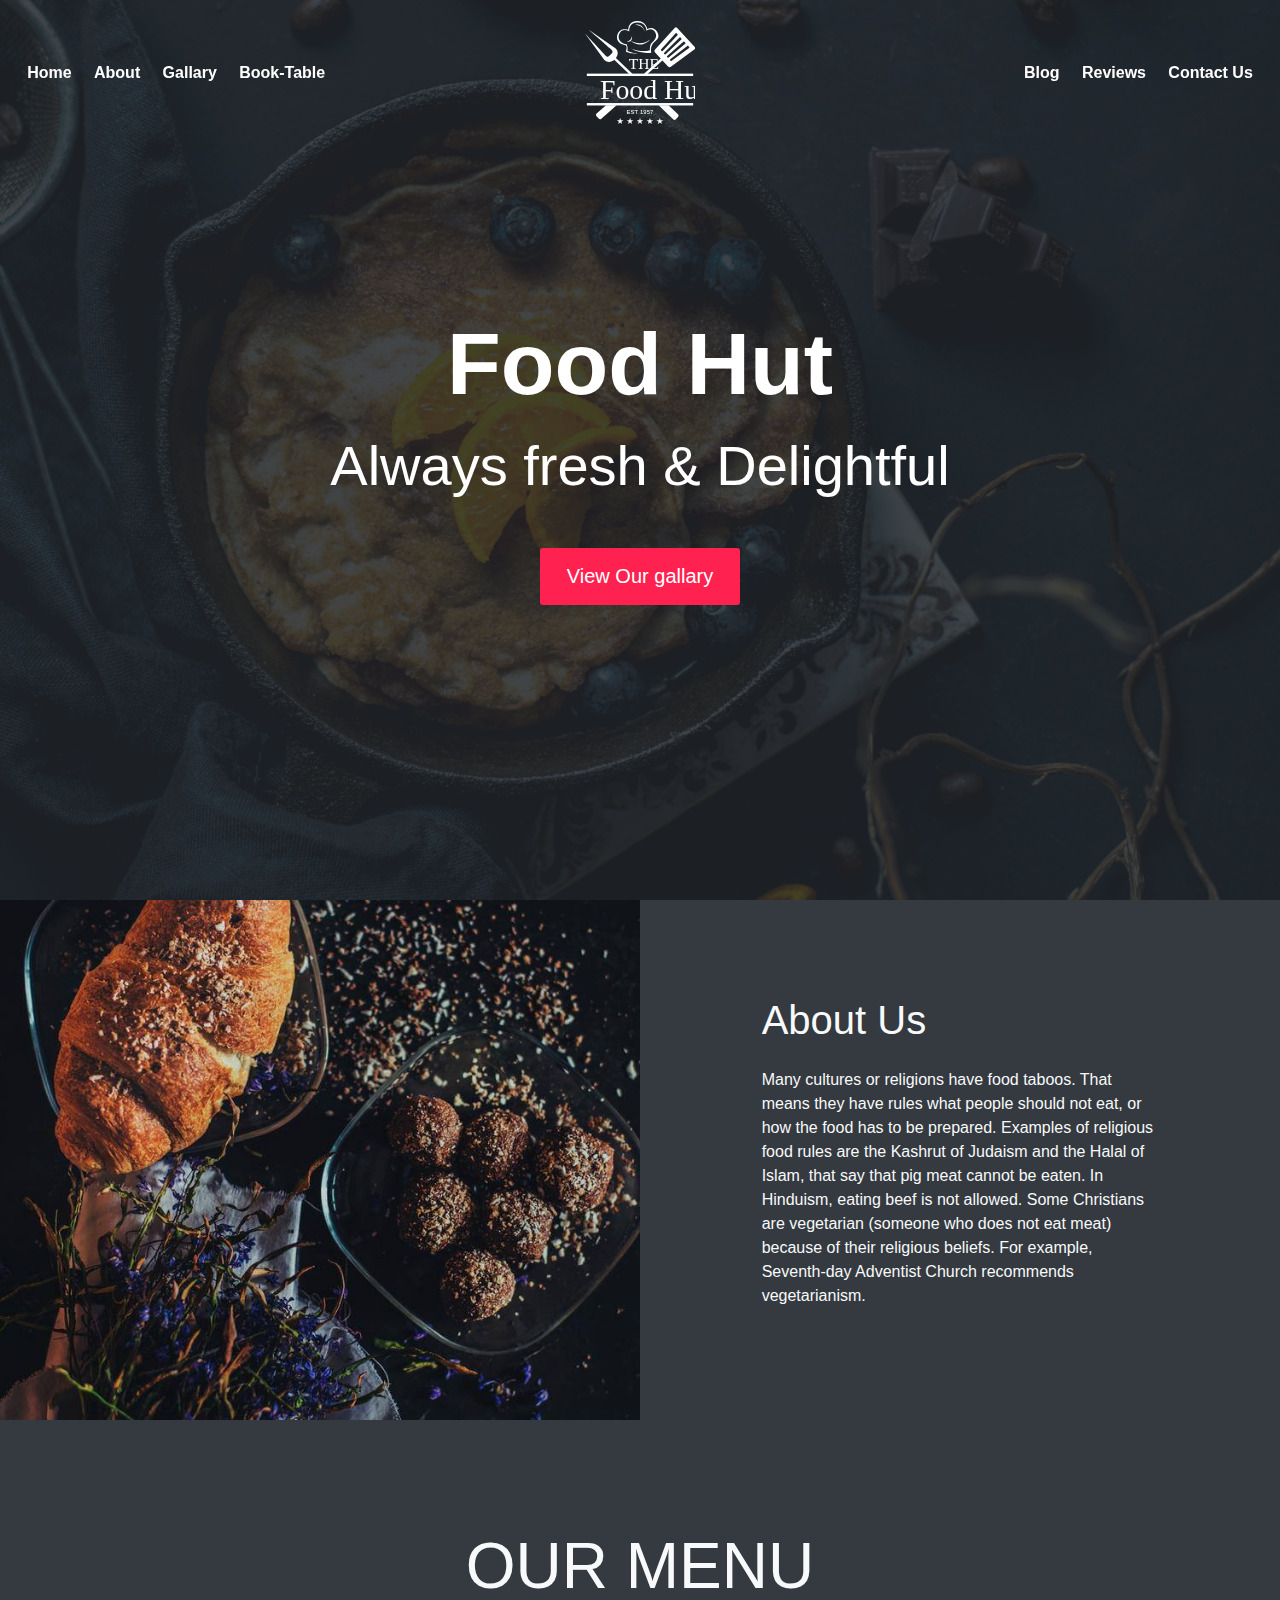
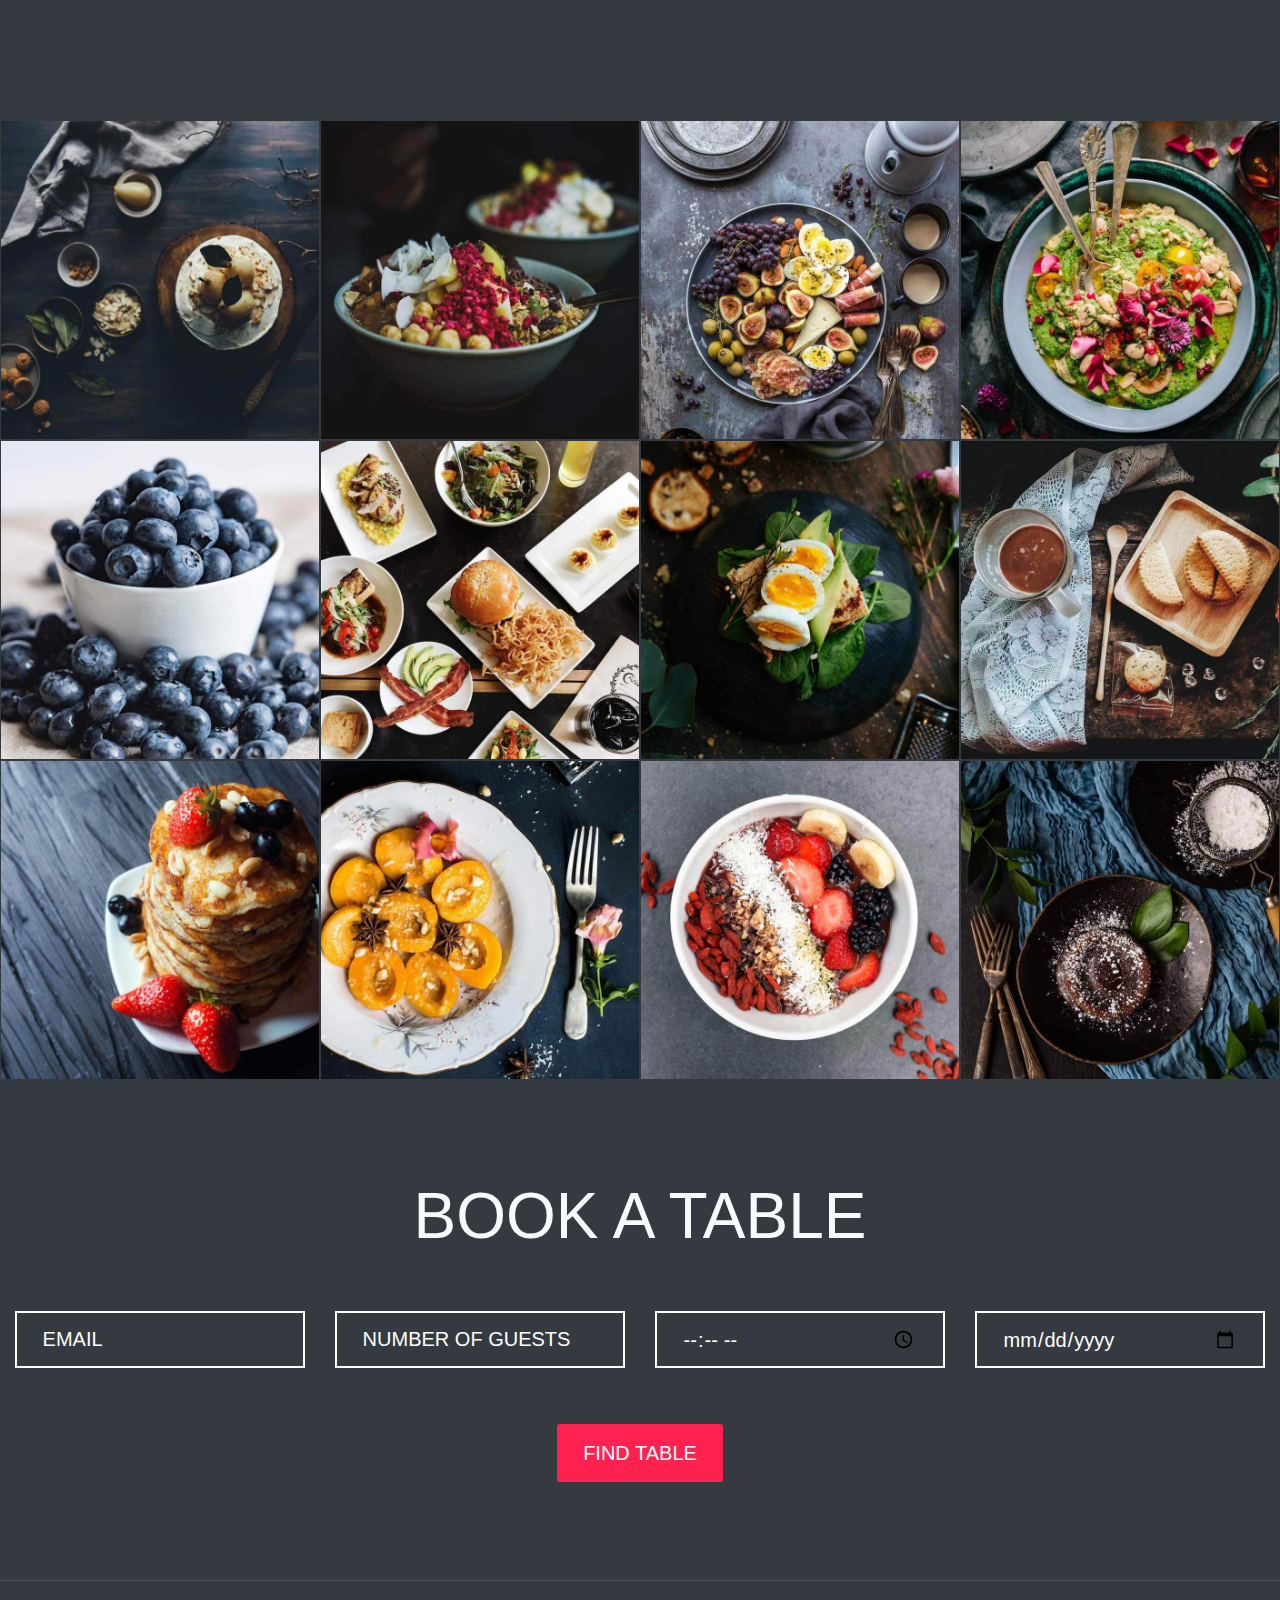
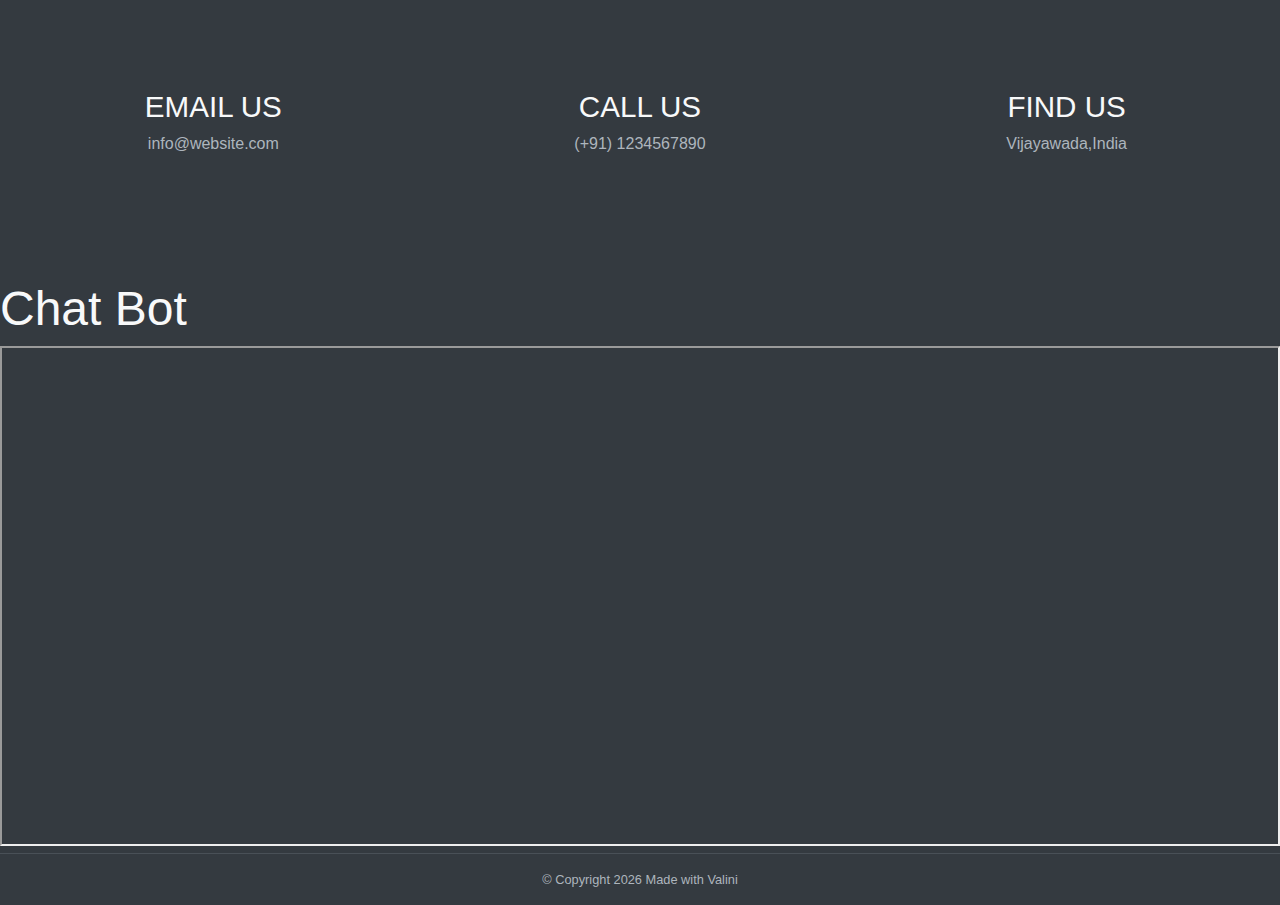
==== index.html @ 60e51dcf "Hide commit" ====
<!DOCTYPE html>
<html lang="en">
<head>
	<meta charset="utf-8">
    <meta name="viewport" content="width=device-width, initial-scale=1, shrink-to-fit=no">
    <meta name="description" content="Start your development with FoodHut landing page.">
    <meta name="author" content="Devcrud">
    <title>FoodHut | Free Bootstrap 4.3.x template</title>
   
    <!-- font icons -->
    <link rel="stylesheet" href="assets/vendors/themify-icons/css/themify-icons.css">

    <link rel="stylesheet" href="assets/vendors/animate/animate.css">

    <!-- Bootstrap + FoodHut main styles -->
	<link rel="stylesheet" href="assets/css/foodhut.css">
</head>
<body data-spy="scroll" data-target=".navbar" data-offset="40" id="home">
    
    <!-- Navbar -->
    <nav class="custom-navbar navbar navbar-expand-lg navbar-dark fixed-top" data-spy="affix" data-offset-top="10">
        <button class="navbar-toggler" type="button" data-toggle="collapse" data-target="#navbarSupportedContent" aria-controls="navbarSupportedContent" aria-expanded="false" aria-label="Toggle navigation">
            <span class="navbar-toggler-icon"></span>
        </button>
        <div class="collapse navbar-collapse" id="navbarSupportedContent">
            <ul class="navbar-nav">
                <li class="nav-item">
                    <a class="nav-link" href="#home">Home</a>
                </li>
                <li class="nav-item">
                    <a class="nav-link" href="#about">About</a>
                </li>
                <li class="nav-item">
                    <a class="nav-link" href="#gallary">Gallary</a>
                </li>
                <li class="nav-item">
                    <a class="nav-link" href="#book-table">Book-Table</a>
                </li>
            </ul>
            <a class="navbar-brand m-auto" href="#">
                <img src="assets/imgs/logo.svg" class="brand-img" alt="">
                <span class="brand-txt">Food Hut</span>
            </a>
            <ul class="navbar-nav">
                <li class="nav-item">
                    <a class="nav-link" href="#blog">Blog<span class="sr-only">(current)</span></a>
                </li>
                <li class="nav-item">
                    <a class="nav-link" href="#testmonial">Reviews</a>
                </li>
                <li class="nav-item">
                    <a class="nav-link" href="#contact">Contact Us</a>
                </li>
                
            </ul>
        </div>
    </nav>
    <!-- header -->
    <header id="home" class="header">
        <div class="overlay text-white text-center">
            <h1 class="display-2 font-weight-bold my-3">Food Hut</h1>
            <h2 class="display-4 mb-5">Always fresh &amp; Delightful</h2>
            <a class="btn btn-lg btn-primary" href="#gallary">View Our gallary</a>
        </div>
    </header>

    <!--  About Section  -->
    <div id="about" class="container-fluid wow fadeIn" id="about"data-wow-duration="1.5s">
        <div class="row">
            <div class="col-lg-6 has-img-bg"></div>
            <div class="col-lg-6">
                <div class="row justify-content-center">
                    <div class="col-sm-8 py-5 my-5">
                        <h2 class="mb-4">About Us</h2>
                        <p>Many cultures or religions have food taboos. That means they have rules what people should not eat, or how the food has to be prepared. Examples of religious food rules are the Kashrut of Judaism and the Halal of Islam, that say that pig meat cannot be eaten. In Hinduism, eating beef is not allowed. Some Christians are vegetarian (someone who does not eat meat) because of their religious beliefs. For example, Seventh-day Adventist Church recommends vegetarianism.</p>
                    </div>
                </div>
            </div>
        </div>
    </div>

    <!--  gallary Section  -->
    <div id="gallary" class="text-center bg-dark text-light has-height-md middle-items wow fadeIn">
        <h2 class="section-title">OUR MENU</h2>
    </div>
    <div class="gallary row">
        <div class="col-sm-6 col-lg-3 gallary-item wow fadeIn">
            <img src="assets/imgs/gallary-1.jpg" alt="template by DevCRID http://www.devcrud.com/" class="gallary-img">
            <a href="#" class="gallary-overlay">
                <i class="gallary-icon ti-plus"></i>
            </a>
        </div>
        <div class="col-sm-6 col-lg-3 gallary-item wow fadeIn">
            <img src="assets/imgs/gallary-2.jpg" alt="template by DevCRID http://www.devcrud.com/" class="gallary-img">
            <a href="#" class="gallary-overlay">
                <i class="gallary-icon ti-plus"></i>
            </a>
        </div>
        <div class="col-sm-6 col-lg-3 gallary-item wow fadeIn">
            <img src="assets/imgs/gallary-3.jpg" alt="template by DevCRID http://www.devcrud.com/" class="gallary-img">
            <a href="#" class="gallary-overlay">
                <i class="gallary-icon ti-plus"></i>
            </a>
        </div>
        <div class="col-sm-6 col-lg-3 gallary-item wow fadeIn">
            <img src="assets/imgs/gallary-4.jpg" alt="template by DevCRID http://www.devcrud.com/" class="gallary-img">
            <a href="#" class="gallary-overlay">
                <i class="gallary-icon ti-plus"></i>
            </a>
        </div>
        <div class="col-sm-6 col-lg-3 gallary-item wow fadeIn">
            <img src="assets/imgs/gallary-5.jpg" alt="template by DevCRID http://www.devcrud.com/" class="gallary-img">
            <a href="#" class="gallary-overlay">
                <i class="gallary-icon ti-plus"></i>
            </a>
        </div>
        <div class="col-sm-6 col-lg-3 gallary-item wow fadeIn">
            <img src="assets/imgs/gallary-6.jpg" alt="template by DevCRID http://www.devcrud.com/" class="gallary-img">
            <a href="#" class="gallary-overlay">
                <i class="gallary-icon ti-plus"></i>
            </a>
        </div>
        <div class="col-sm-6 col-lg-3 gallary-item wow fadeIn">
            <img src="assets/imgs/gallary-7.jpg" alt="template by DevCRID http://www.devcrud.com/" class="gallary-img">
            <a href="#" class="gallary-overlay">
                <i class="gallary-icon ti-plus"></i>
            </a>
        </div>
        <div class="col-sm-6 col-lg-3 gallary-item wow fadeIn">
            <img src="assets/imgs/gallary-8.jpg" alt="template by DevCRID http://www.devcrud.com/" class="gallary-img">
            <a href="#" class="gallary-overlay">
                <i class="gallary-icon ti-plus"></i>
            </a>
        </div>
        <div class="col-sm-6 col-lg-3 gallary-item wow fadeIn">
            <img src="assets/imgs/gallary-9.jpg" alt="template by DevCRID http://www.devcrud.com/" class="gallary-img">
            <a href="#" class="gallary-overlay">
                <i class="gallary-icon ti-plus"></i>
            </a>
        </div>
        <div class="col-sm-6 col-lg-3 gallary-item wow fadeIn">
            <img src="assets/imgs/gallary-10.jpg" alt="template by DevCRID http://www.devcrud.com/" class="gallary-img">
            <a href="#" class="gallary-overlay">
                <i class="gallary-icon ti-plus"></i>
            </a>
        </div>
        <div class="col-sm-6 col-lg-3 gallary-item wow fadeIn">
            <img src="assets/imgs/gallary-11.jpg" alt="template by DevCRID http://www.devcrud.com/" class="gallary-img">
            <a href="#" class="gallary-overlay">
                <i class="gallary-icon ti-plus"></i>
            </a>
        </div>
        <div class="col-sm-6 col-lg-3 gallary-item wow fadeIn">
            <img src="assets/imgs/gallary-12.jpg" alt="template by DevCRID http://www.devcrud.com/" class="gallary-img">
            <a href="#" class="gallary-overlay">
                <i class="gallary-icon ti-plus"></i>
            </a>
        </div>
    </div>

    <!-- book a table Section  -->
    <div class="container-fluid has-bg-overlay text-center text-light has-height-lg middle-items" id="book-table">
        <div class="">
            <h2 class="section-title mb-5">BOOK A TABLE</h2>
            <div class="row mb-5">
                <div class="col-sm-6 col-md-3 col-xs-12 my-2">
                    <input type="email" id="booktable" class="form-control form-control-lg custom-form-control" placeholder="EMAIL">
                </div>
                <div class="col-sm-6 col-md-3 col-xs-12 my-2">
                    <input type="number" id="booktable" class="form-control form-control-lg custom-form-control" placeholder="NUMBER OF GUESTS" max="20" min="0">
                </div>
                <div class="col-sm-6 col-md-3 col-xs-12 my-2">
                    <input type="time" id="booktable" class="form-control form-control-lg custom-form-control" placeholder="EMAIL">
                </div>
                <div class="col-sm-6 col-md-3 col-xs-12 my-2">
                    <input type="date" id="booktable" class="form-control form-control-lg custom-form-control" placeholder="12/12/12">
                </div>
            </div>
            <a href="#" class="btn btn-lg btn-primary" id="rounded-btn">FIND TABLE</a>
        </div>
    </div>

    <!-- page footer  -->
    <div class="container-fluid bg-dark text-light has-height-md middle-items border-top text-center wow fadeIn">
        <div class="row">
            <div class="col-sm-4">
                <h3>EMAIL US</h3>
                <P class="text-muted">info@website.com</P>
            </div>
            <div class="col-sm-4">
                <h3>CALL US</h3>
                <P class="text-muted">(+91) 1234567890</P>
            </div>
            <div class="col-sm-4">
                <h3>FIND US</h3>
                <P class="text-muted">Vijayawada,India</P>
            </div>
        </div>
    </div>
    <h1>Chat Bot</h1>
    <iframe src='https://webchat.botframework.com/embed/vfoodie-bot?s=SMrFmSKtQHQ.mIZ_26dBsZ562LYS1q9Jjl-OySizMiIoiwP3lw32ODE'  style='min-width: 400px; width: 100%; min-height: 500px;'></iframe>
    <div class="bg-dark text-light text-center border-top wow fadeIn">
        <p class="mb-0 py-3 text-muted small">&copy; Copyright <script>document.write(new Date().getFullYear())</script> Made with  Valini</a></p>
    </div>
    <!-- end of page footer -->



</body>
</html>
---- assets/vendors/themify-icons/css/themify-icons.css ----
@font-face {
	font-family: 'themify';
	src:url("../fonts/themify.eot?-fvbane");
	src:url("../fonts/themify.eot?#iefix-fvbane") format("embedded-opentype"),
		url("../fonts/themify.woff?-fvbane") format("woff"),
		url("../fonts/themify.ttf?-fvbane") format("truetype"),
		url("../fonts/themify.svg?-fvbane#themify") format("svg");
	font-weight: normal;
	font-style: normal;
}

[class^="ti-"], [class*=" ti-"] {
	font-family: 'themify';
	speak: none;
	font-style: normal;
	font-weight: normal;
	font-variant: normal;
	text-transform: none;
	line-height: 1;

	/* Better Font Rendering =========== */
	-webkit-font-smoothing: antialiased;
	-moz-osx-font-smoothing: grayscale;
}

.ti-wand:before {
	content: "\e600";
}
.ti-volume:before {
	content: "\e601";
}
.ti-user:before {
	content: "\e602";
}
.ti-unlock:before {
	content: "\e603";
}
.ti-unlink:before {
	content: "\e604";
}
.ti-trash:before {
	content: "\e605";
}
.ti-thought:before {
	content: "\e606";
}
.ti-target:before {
	content: "\e607";
}
.ti-tag:before {
	content: "\e608";
}
.ti-tablet:before {
	content: "\e609";
}
.ti-star:before {
	content: "\e60a";
}
.ti-spray:before {
	content: "\e60b";
}
.ti-signal:before {
	content: "\e60c";
}
.ti-shopping-cart:before {
	content: "\e60d";
}
.ti-shopping-cart-full:before {
	content: "\e60e";
}
.ti-settings:before {
	content: "\e60f";
}
.ti-search:before {
	content: "\e610";
}
.ti-zoom-in:before {
	content: "\e611";
}
.ti-zoom-out:before {
	content: "\e612";
}
.ti-cut:before {
	content: "\e613";
}
.ti-ruler:before {
	content: "\e614";
}
.ti-ruler-pencil:before {
	content: "\e615";
}
.ti-ruler-alt:before {
	content: "\e616";
}
.ti-bookmark:before {
	content: "\e617";
}
.ti-bookmark-alt:before {
	content: "\e618";
}
.ti-reload:before {
	content: "\e619";
}
.ti-plus:before {
	content: "\e61a";
}
.ti-pin:before {
	content: "\e61b";
}
.ti-pencil:before {
	content: "\e61c";
}
.ti-pencil-alt:before {
	content: "\e61d";
}
.ti-paint-roller:before {
	content: "\e61e";
}
.ti-paint-bucket:before {
	content: "\e61f";
}
.ti-na:before {
	content: "\e620";
}
.ti-mobile:before {
	content: "\e621";
}
.ti-minus:before {
	content: "\e622";
}
.ti-medall:before {
	content: "\e623";
}
.ti-medall-alt:before {
	content: "\e624";
}
.ti-marker:before {
	content: "\e625";
}
.ti-marker-alt:before {
	content: "\e626";
}
.ti-arrow-up:before {
	content: "\e627";
}
.ti-arrow-right:before {
	content: "\e628";
}
.ti-arrow-left:before {
	content: "\e629";
}
.ti-arrow-down:before {
	content: "\e62a";
}
.ti-lock:before {
	content: "\e62b";
}
.ti-location-arrow:before {
	content: "\e62c";
}
.ti-link:before {
	content: "\e62d";
}
.ti-layout:before {
	content: "\e62e";
}
.ti-layers:before {
	content: "\e62f";
}
.ti-layers-alt:before {
	content: "\e630";
}
.ti-key:before {
	content: "\e631";
}
.ti-import:before {
	content: "\e632";
}
.ti-image:before {
	content: "\e633";
}
.ti-heart:before {
	content: "\e634";
}
.ti-heart-broken:before {
	content: "\e635";
}
.ti-hand-stop:before {
	content: "\e636";
}
.ti-hand-open:before {
	content: "\e637";
}
.ti-hand-drag:before {
	content: "\e638";
}
.ti-folder:before {
	content: "\e639";
}
.ti-flag:before {
	content: "\e63a";
}
.ti-flag-alt:before {
	content: "\e63b";
}
.ti-flag-alt-2:before {
	content: "\e63c";
}
.ti-eye:before {
	content: "\e63d";
}
.ti-export:before {
	content: "\e63e";
}
.ti-exchange-vertical:before {
	content: "\e63f";
}
.ti-desktop:before {
	content: "\e640";
}
.ti-cup:before {
	content: "\e641";
}
.ti-crown:before {
	content: "\e642";
}
.ti-comments:before {
	content: "\e643";
}
.ti-comment:before {
	content: "\e644";
}
.ti-comment-alt:before {
	content: "\e645";
}
.ti-close:before {
	content: "\e646";
}
.ti-clip:before {
	content: "\e647";
}
.ti-angle-up:before {
	content: "\e648";
}
.ti-angle-right:before {
	content: "\e649";
}
.ti-angle-left:before {
	content: "\e64a";
}
.ti-angle-down:before {
	content: "\e64b";
}
.ti-check:before {
	content: "\e64c";
}
.ti-check-box:before {
	content: "\e64d";
}
.ti-camera:before {
	content: "\e64e";
}
.ti-announcement:before {
	content: "\e64f";
}
.ti-brush:before {
	content: "\e650";
}
.ti-briefcase:before {
	content: "\e651";
}
.ti-bolt:before {
	content: "\e652";
}
.ti-bolt-alt:before {
	content: "\e653";
}
.ti-blackboard:before {
	content: "\e654";
}
.ti-bag:before {
	content: "\e655";
}
.ti-move:before {
	content: "\e656";
}
.ti-arrows-vertical:before {
	content: "\e657";
}
.ti-arrows-horizontal:before {
	content: "\e658";
}
.ti-fullscreen:before {
	content: "\e659";
}
.ti-arrow-top-right:before {
	content: "\e65a";
}
.ti-arrow-top-left:before {
	content: "\e65b";
}
.ti-arrow-circle-up:before {
	content: "\e65c";
}
.ti-arrow-circle-right:before {
	content: "\e65d";
}
.ti-arrow-circle-left:before {
	content: "\e65e";
}
.ti-arrow-circle-down:before {
	content: "\e65f";
}
.ti-angle-double-up:before {
	content: "\e660";
}
.ti-angle-double-right:before {
	content: "\e661";
}
.ti-angle-double-left:before {
	content: "\e662";
}
.ti-angle-double-down:before {
	content: "\e663";
}
.ti-zip:before {
	content: "\e664";
}
.ti-world:before {
	content: "\e665";
}
.ti-wheelchair:before {
	content: "\e666";
}
.ti-view-list:before {
	content: "\e667";
}
.ti-view-list-alt:before {
	content: "\e668";
}
.ti-view-grid:before {
	content: "\e669";
}
.ti-uppercase:before {
	content: "\e66a";
}
.ti-upload:before {
	content: "\e66b";
}
.ti-underline:before {
	content: "\e66c";
}
.ti-truck:before {
	content: "\e66d";
}
.ti-timer:before {
	content: "\e66e";
}
.ti-ticket:before {
	content: "\e66f";
}
.ti-thumb-up:before {
	content: "\e670";
}
.ti-thumb-down:before {
	content: "\e671";
}
.ti-text:before {
	content: "\e672";
}
.ti-stats-up:before {
	content: "\e673";
}
.ti-stats-down:before {
	content: "\e674";
}
.ti-split-v:before {
	content: "\e675";
}
.ti-split-h:before {
	content: "\e676";
}
.ti-smallcap:before {
	content: "\e677";
}
.ti-shine:before {
	content: "\e678";
}
.ti-shift-right:before {
	content: "\e679";
}
.ti-shift-left:before {
	content: "\e67a";
}
.ti-shield:before {
	content: "\e67b";
}
.ti-notepad:before {
	content: "\e67c";
}
.ti-server:before {
	content: "\e67d";
}
.ti-quote-right:before {
	content: "\e67e";
}
.ti-quote-left:before {
	content: "\e67f";
}
.ti-pulse:before {
	content: "\e680";
}
.ti-printer:before {
	content: "\e681";
}
.ti-power-off:before {
	content: "\e682";
}
.ti-plug:before {
	content: "\e683";
}
.ti-pie-chart:before {
	content: "\e684";
}
.ti-paragraph:before {
	content: "\e685";
}
.ti-panel:before {
	content: "\e686";
}
.ti-package:before {
	content: "\e687";
}
.ti-music:before {
	content: "\e688";
}
.ti-music-alt:before {
	content: "\e689";
}
.ti-mouse:before {
	content: "\e68a";
}
.ti-mouse-alt:before {
	content: "\e68b";
}
.ti-money:before {
	content: "\e68c";
}
.ti-microphone:before {
	content: "\e68d";
}
.ti-menu:before {
	content: "\e68e";
}
.ti-menu-alt:before {
	content: "\e68f";
}
.ti-map:before {
	content: "\e690";
}
.ti-map-alt:before {
	content: "\e691";
}
.ti-loop:before {
	content: "\e692";
}
.ti-location-pin:before {
	content: "\e693";
}
.ti-list:before {
	content: "\e694";
}
.ti-light-bulb:before {
	content: "\e695";
}
.ti-Italic:before {
	content: "\e696";
}
.ti-info:before {
	content: "\e697";
}
.ti-infinite:before {
	content: "\e698";
}
.ti-id-badge:before {
	content: "\e699";
}
.ti-hummer:before {
	content: "\e69a";
}
.ti-home:before {
	content: "\e69b";
}
.ti-help:before {
	content: "\e69c";
}
.ti-headphone:before {
	content: "\e69d";
}
.ti-harddrives:before {
	content: "\e69e";
}
.ti-harddrive:before {
	content: "\e69f";
}
.ti-gift:before {
	content: "\e6a0";
}
.ti-game:before {
	content: "\e6a1";
}
.ti-filter:before {
	content: "\e6a2";
}
.ti-files:before {
	content: "\e6a3";
}
.ti-file:before {
	content: "\e6a4";
}
.ti-eraser:before {
	content: "\e6a5";
}
.ti-envelope:before {
	content: "\e6a6";
}
.ti-download:before {
	content: "\e6a7";
}
.ti-direction:before {
	content: "\e6a8";
}
.ti-direction-alt:before {
	content: "\e6a9";
}
.ti-dashboard:before {
	content: "\e6aa";
}
.ti-control-stop:before {
	content: "\e6ab";
}
.ti-control-shuffle:before {
	content: "\e6ac";
}
.ti-control-play:before {
	content: "\e6ad";
}
.ti-control-pause:before {
	content: "\e6ae";
}
.ti-control-forward:before {
	content: "\e6af";
}
.ti-control-backward:before {
	content: "\e6b0";
}
.ti-cloud:before {
	content: "\e6b1";
}
.ti-cloud-up:before {
	content: "\e6b2";
}
.ti-cloud-down:before {
	content: "\e6b3";
}
.ti-clipboard:before {
	content: "\e6b4";
}
.ti-car:before {
	content: "\e6b5";
}
.ti-calendar:before {
	content: "\e6b6";
}
.ti-book:before {
	content: "\e6b7";
}
.ti-bell:before {
	content: "\e6b8";
}
.ti-basketball:before {
	content: "\e6b9";
}
.ti-bar-chart:before {
	content: "\e6ba";
}
.ti-bar-chart-alt:before {
	content: "\e6bb";
}
.ti-back-right:before {
	content: "\e6bc";
}
.ti-back-left:before {
	content: "\e6bd";
}
.ti-arrows-corner:before {
	content: "\e6be";
}
.ti-archive:before {
	content: "\e6bf";
}
.ti-anchor:before {
	content: "\e6c0";
}
.ti-align-right:before {
	content: "\e6c1";
}
.ti-align-left:before {
	content: "\e6c2";
}
.ti-align-justify:before {
	content: "\e6c3";
}
.ti-align-center:before {
	content: "\e6c4";
}
.ti-alert:before {
	content: "\e6c5";
}
.ti-alarm-clock:before {
	content: "\e6c6";
}
.ti-agenda:before {
	content: "\e6c7";
}
.ti-write:before {
	content: "\e6c8";
}
.ti-window:before {
	content: "\e6c9";
}
.ti-widgetized:before {
	content: "\e6ca";
}
.ti-widget:before {
	content: "\e6cb";
}
.ti-widget-alt:before {
	content: "\e6cc";
}
.ti-wallet:before {
	content: "\e6cd";
}
.ti-video-clapper:before {
	content: "\e6ce";
}
.ti-video-camera:before {
	content: "\e6cf";
}
.ti-vector:before {
	content: "\e6d0";
}
.ti-themify-logo:before {
	content: "\e6d1";
}
.ti-themify-favicon:before {
	content: "\e6d2";
}
.ti-themify-favicon-alt:before {
	content: "\e6d3";
}
.ti-support:before {
	content: "\e6d4";
}
.ti-stamp:before {
	content: "\e6d5";
}
.ti-split-v-alt:before {
	content: "\e6d6";
}
.ti-slice:before {
	content: "\e6d7";
}
.ti-shortcode:before {
	content: "\e6d8";
}
.ti-shift-right-alt:before {
	content: "\e6d9";
}
.ti-shift-left-alt:before {
	content: "\e6da";
}
.ti-ruler-alt-2:before {
	content: "\e6db";
}
.ti-receipt:before {
	content: "\e6dc";
}
.ti-pin2:before {
	content: "\e6dd";
}
.ti-pin-alt:before {
	content: "\e6de";
}
.ti-pencil-alt2:before {
	content: "\e6df";
}
.ti-palette:before {
	content: "\e6e0";
}
.ti-more:before {
	content: "\e6e1";
}
.ti-more-alt:before {
	content: "\e6e2";
}
.ti-microphone-alt:before {
	content: "\e6e3";
}
.ti-magnet:before {
	content: "\e6e4";
}
.ti-line-double:before {
	content: "\e6e5";
}
.ti-line-dotted:before {
	content: "\e6e6";
}
.ti-line-dashed:before {
	content: "\e6e7";
}
.ti-layout-width-full:before {
	content: "\e6e8";
}
.ti-layout-width-default:before {
	content: "\e6e9";
}
.ti-layout-width-default-alt:before {
	content: "\e6ea";
}
.ti-layout-tab:before {
	content: "\e6eb";
}
.ti-layout-tab-window:before {
	content: "\e6ec";
}
.ti-layout-tab-v:before {
	content: "\e6ed";
}
.ti-layout-tab-min:before {
	content: "\e6ee";
}
.ti-layout-slider:before {
	content: "\e6ef";
}
.ti-layout-slider-alt:before {
	content: "\e6f0";
}
.ti-layout-sidebar-right:before {
	content: "\e6f1";
}
.ti-layout-sidebar-none:before {
	content: "\e6f2";
}
.ti-layout-sidebar-left:before {
	content: "\e6f3";
}
.ti-layout-placeholder:before {
	content: "\e6f4";
}
.ti-layout-menu:before {
	content: "\e6f5";
}
.ti-layout-menu-v:before {
	content: "\e6f6";
}
.ti-layout-menu-separated:before {
	content: "\e6f7";
}
.ti-layout-menu-full:before {
	content: "\e6f8";
}
.ti-layout-media-right-alt:before {
	content: "\e6f9";
}
.ti-layout-media-right:before {
	content: "\e6fa";
}
.ti-layout-media-overlay:before {
	content: "\e6fb";
}
.ti-layout-media-overlay-alt:before {
	content: "\e6fc";
}
.ti-layout-media-overlay-alt-2:before {
	content: "\e6fd";
}
.ti-layout-media-left-alt:before {
	content: "\e6fe";
}
.ti-layout-media-left:before {
	content: "\e6ff";
}
.ti-layout-media-center-alt:before {
	content: "\e700";
}
.ti-layout-media-center:before {
	content: "\e701";
}
.ti-layout-list-thumb:before {
	content: "\e702";
}
.ti-layout-list-thumb-alt:before {
	content: "\e703";
}
.ti-layout-list-post:before {
	content: "\e704";
}
.ti-layout-list-large-image:before {
	content: "\e705";
}
.ti-layout-line-solid:before {
	content: "\e706";
}
.ti-layout-grid4:before {
	content: "\e707";
}
.ti-layout-grid3:before {
	content: "\e708";
}
.ti-layout-grid2:before {
	content: "\e709";
}
.ti-layout-grid2-thumb:before {
	content: "\e70a";
}
.ti-layout-cta-right:before {
	content: "\e70b";
}
.ti-layout-cta-left:before {
	content: "\e70c";
}
.ti-layout-cta-center:before {
	content: "\e70d";
}
.ti-layout-cta-btn-right:before {
	content: "\e70e";
}
.ti-layout-cta-btn-left:before {
	content: "\e70f";
}
.ti-layout-column4:before {
	content: "\e710";
}
.ti-layout-column3:before {
	content: "\e711";
}
.ti-layout-column2:before {
	content: "\e712";
}
.ti-layout-accordion-separated:before {
	content: "\e713";
}
.ti-layout-accordion-merged:before {
	content: "\e714";
}
.ti-layout-accordion-list:before {
	content: "\e715";
}
.ti-ink-pen:before {
	content: "\e716";
}
.ti-info-alt:before {
	content: "\e717";
}
.ti-help-alt:before {
	content: "\e718";
}
.ti-headphone-alt:before {
	content: "\e719";
}
.ti-hand-point-up:before {
	content: "\e71a";
}
.ti-hand-point-right:before {
	content: "\e71b";
}
.ti-hand-point-left:before {
	content: "\e71c";
}
.ti-hand-point-down:before {
	content: "\e71d";
}
.ti-gallery:before {
	content: "\e71e";
}
.ti-face-smile:before {
	content: "\e71f";
}
.ti-face-sad:before {
	content: "\e720";
}
.ti-credit-card:before {
	content: "\e721";
}
.ti-control-skip-forward:before {
	content: "\e722";
}
.ti-control-skip-backward:before {
	content: "\e723";
}
.ti-control-record:before {
	content: "\e724";
}
.ti-control-eject:before {
	content: "\e725";
}
.ti-comments-smiley:before {
	content: "\e726";
}
.ti-brush-alt:before {
	content: "\e727";
}
.ti-youtube:before {
	content: "\e728";
}
.ti-vimeo:before {
	content: "\e729";
}
.ti-twitter:before {
	content: "\e72a";
}
.ti-time:before {
	content: "\e72b";
}
.ti-tumblr:before {
	content: "\e72c";
}
.ti-skype:before {
	content: "\e72d";
}
.ti-share:before {
	content: "\e72e";
}
.ti-share-alt:before {
	content: "\e72f";
}
.ti-rocket:before {
	content: "\e730";
}
.ti-pinterest:before {
	content: "\e731";
}
.ti-new-window:before {
	content: "\e732";
}
.ti-microsoft:before {
	content: "\e733";
}
.ti-list-ol:before {
	content: "\e734";
}
.ti-linkedin:before {
	content: "\e735";
}
.ti-layout-sidebar-2:before {
	content: "\e736";
}
.ti-layout-grid4-alt:before {
	content: "\e737";
}
.ti-layout-grid3-alt:before {
	content: "\e738";
}
.ti-layout-grid2-alt:before {
	content: "\e739";
}
.ti-layout-column4-alt:before {
	content: "\e73a";
}
.ti-layout-column3-alt:before {
	content: "\e73b";
}
.ti-layout-column2-alt:before {
	content: "\e73c";
}
.ti-instagram:before {
	content: "\e73d";
}
.ti-google:before {
	content: "\e73e";
}
.ti-github:before {
	content: "\e73f";
}
.ti-flickr:before {
	content: "\e740";
}
.ti-facebook:before {
	content: "\e741";
}
.ti-dropbox:before {
	content: "\e742";
}
.ti-dribbble:before {
	content: "\e743";
}
.ti-apple:before {
	content: "\e744";
}
.ti-android:before {
	content: "\e745";
}
.ti-save:before {
	content: "\e746";
}
.ti-save-alt:before {
	content: "\e747";
}
.ti-yahoo:before {
	content: "\e748";
}
.ti-wordpress:before {
	content: "\e749";
}
.ti-vimeo-alt:before {
	content: "\e74a";
}
.ti-twitter-alt:before {
	content: "\e74b";
}
.ti-tumblr-alt:before {
	content: "\e74c";
}
.ti-trello:before {
	content: "\e74d";
}
.ti-stack-overflow:before {
	content: "\e74e";
}
.ti-soundcloud:before {
	content: "\e74f";
}
.ti-sharethis:before {
	content: "\e750";
}
.ti-sharethis-alt:before {
	content: "\e751";
}
.ti-reddit:before {
	content: "\e752";
}
.ti-pinterest-alt:before {
	content: "\e753";
}
.ti-microsoft-alt:before {
	content: "\e754";
}
.ti-linux:before {
	content: "\e755";
}
.ti-jsfiddle:before {
	content: "\e756";
}
.ti-joomla:before {
	content: "\e757";
}
.ti-html5:before {
	content: "\e758";
}
.ti-flickr-alt:before {
	content: "\e759";
}
.ti-email:before {
	content: "\e75a";
}
.ti-drupal:before {
	content: "\e75b";
}
.ti-dropbox-alt:before {
	content: "\e75c";
}
.ti-css3:before {
	content: "\e75d";
}
.ti-rss:before {
	content: "\e75e";
}
.ti-rss-alt:before {
	content: "\e75f";
}
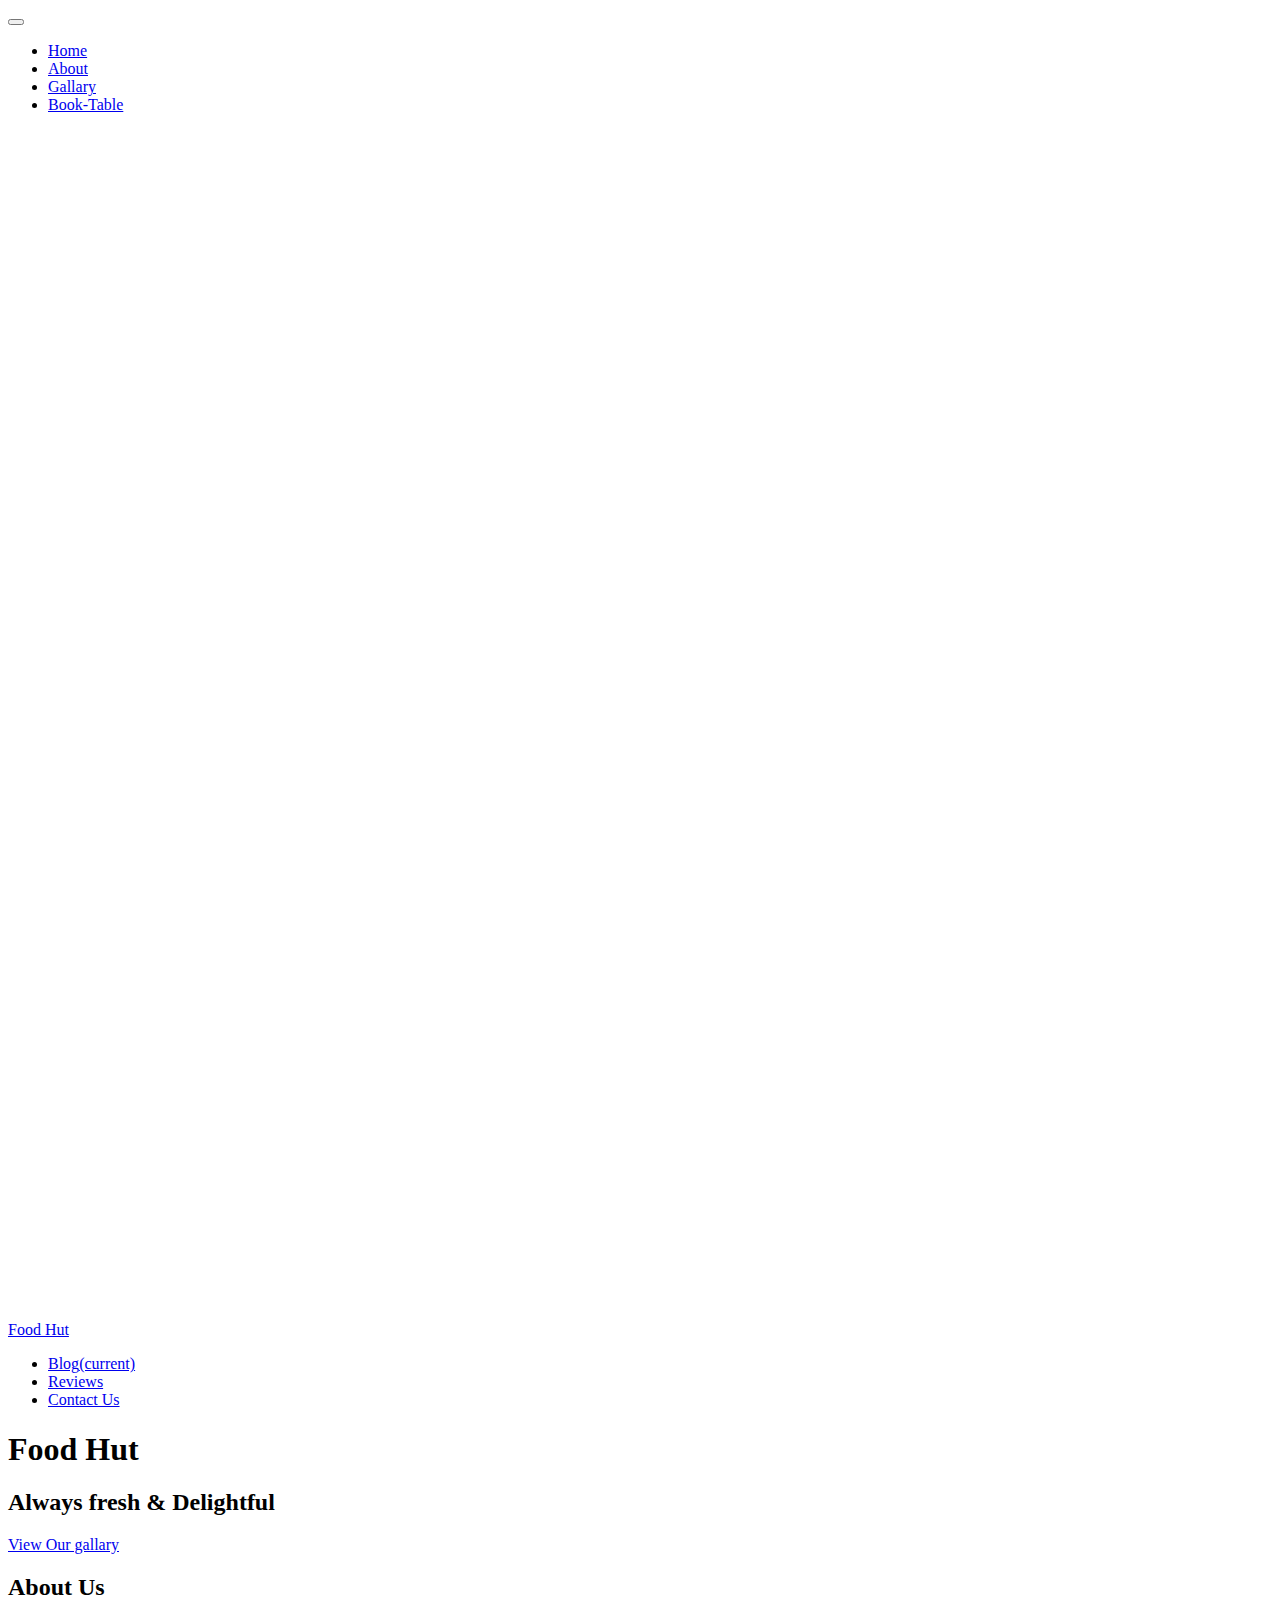
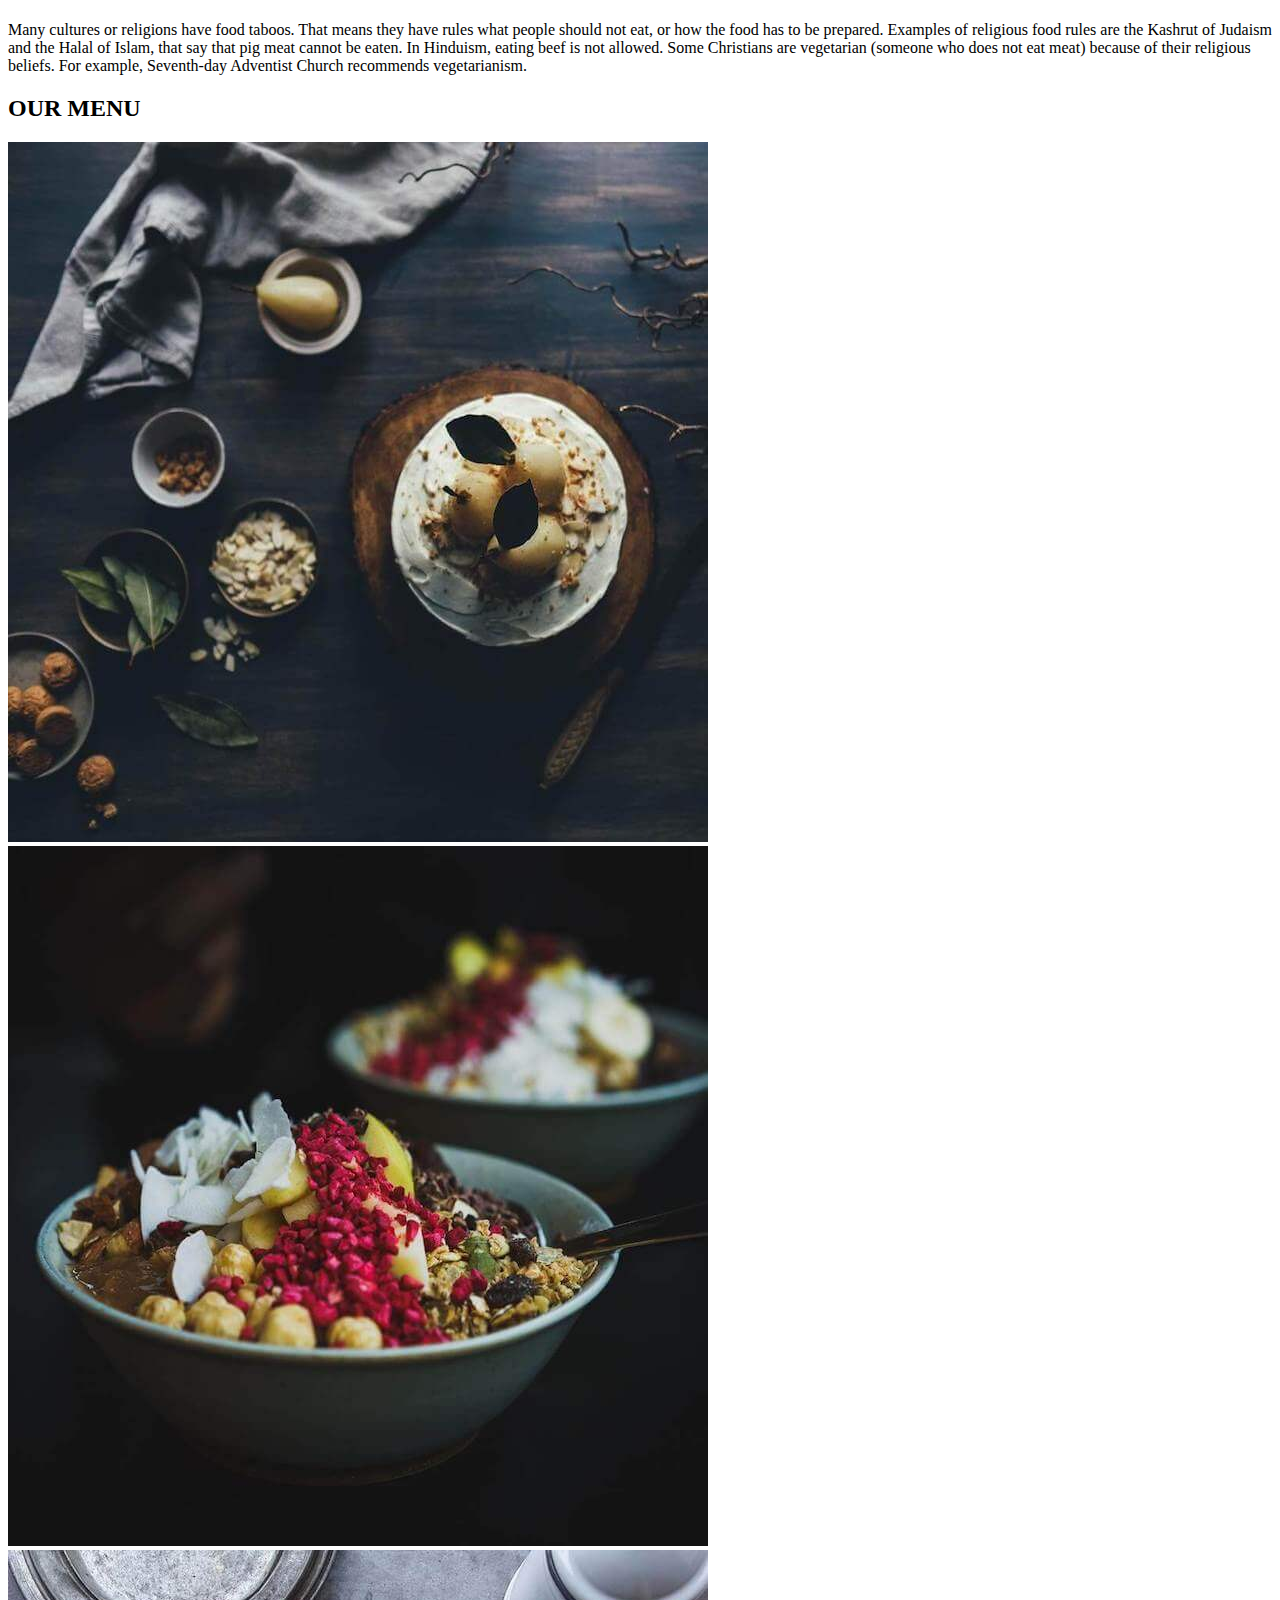
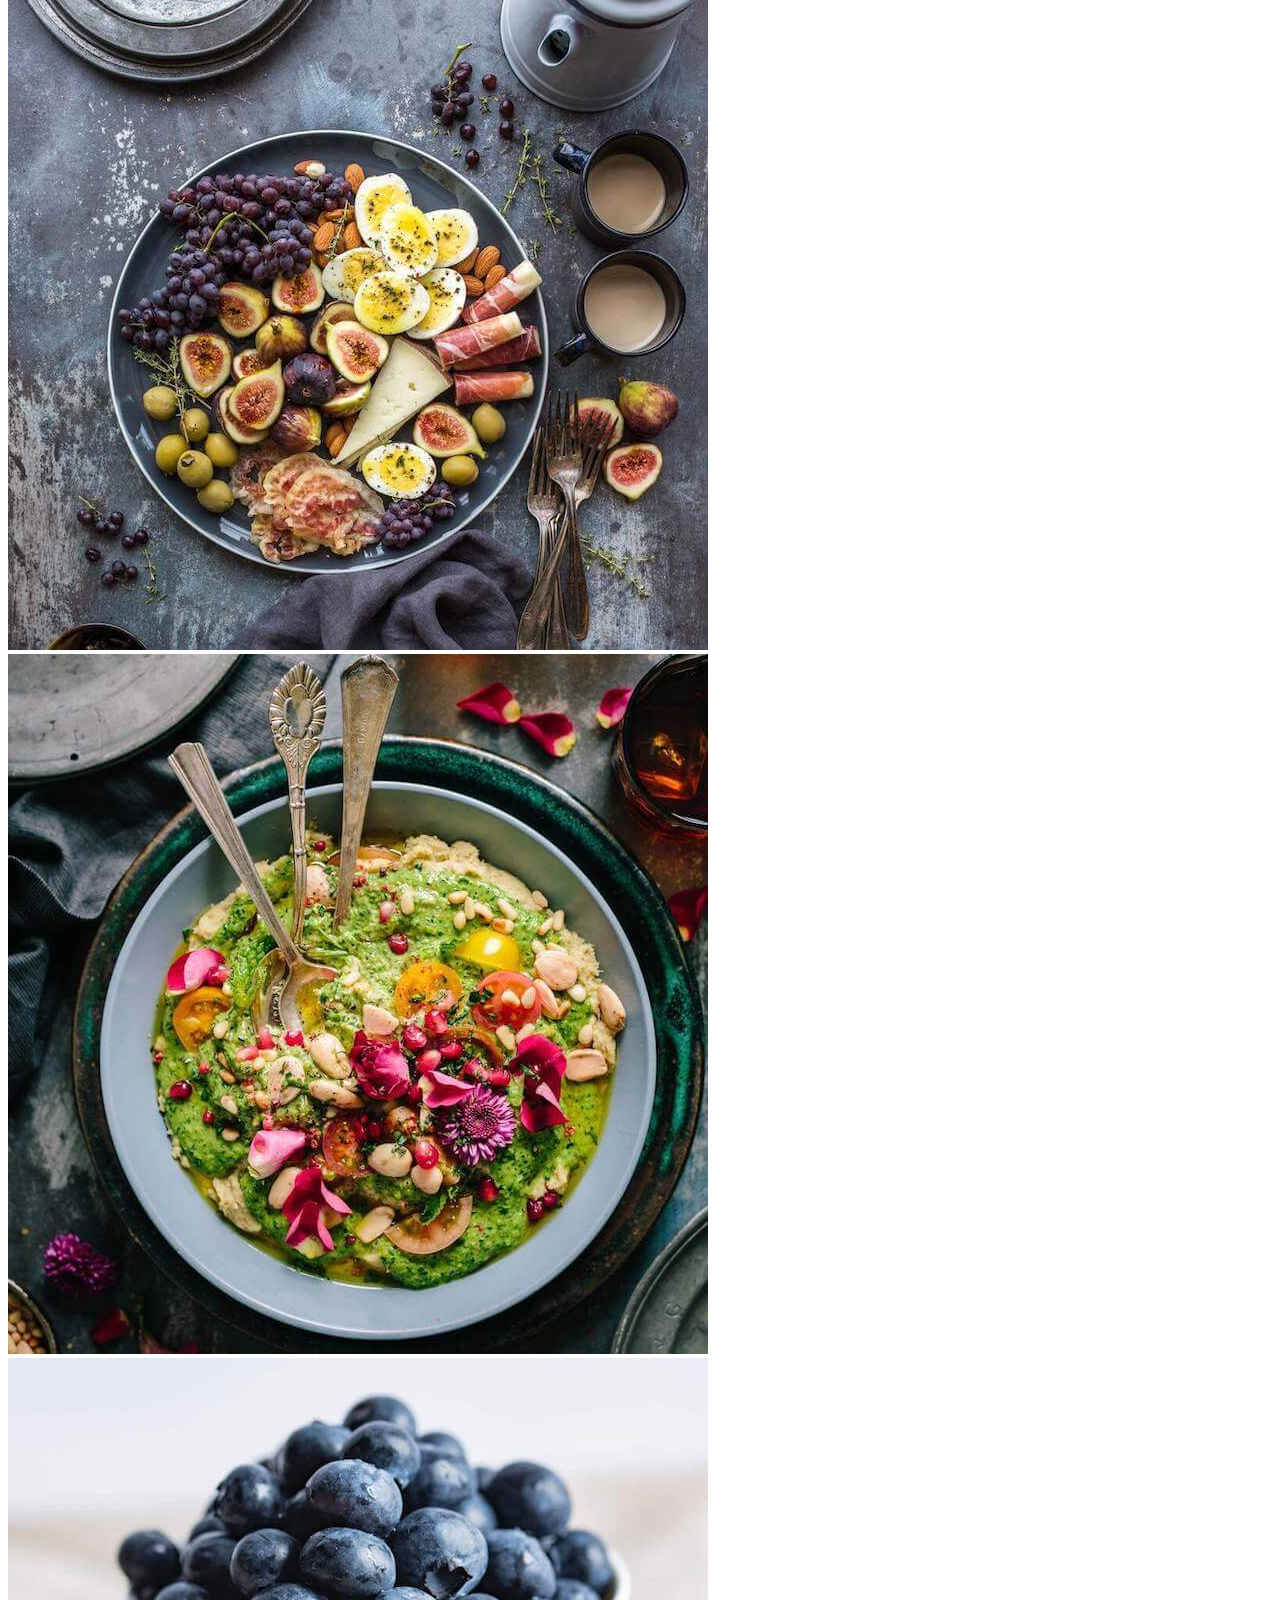
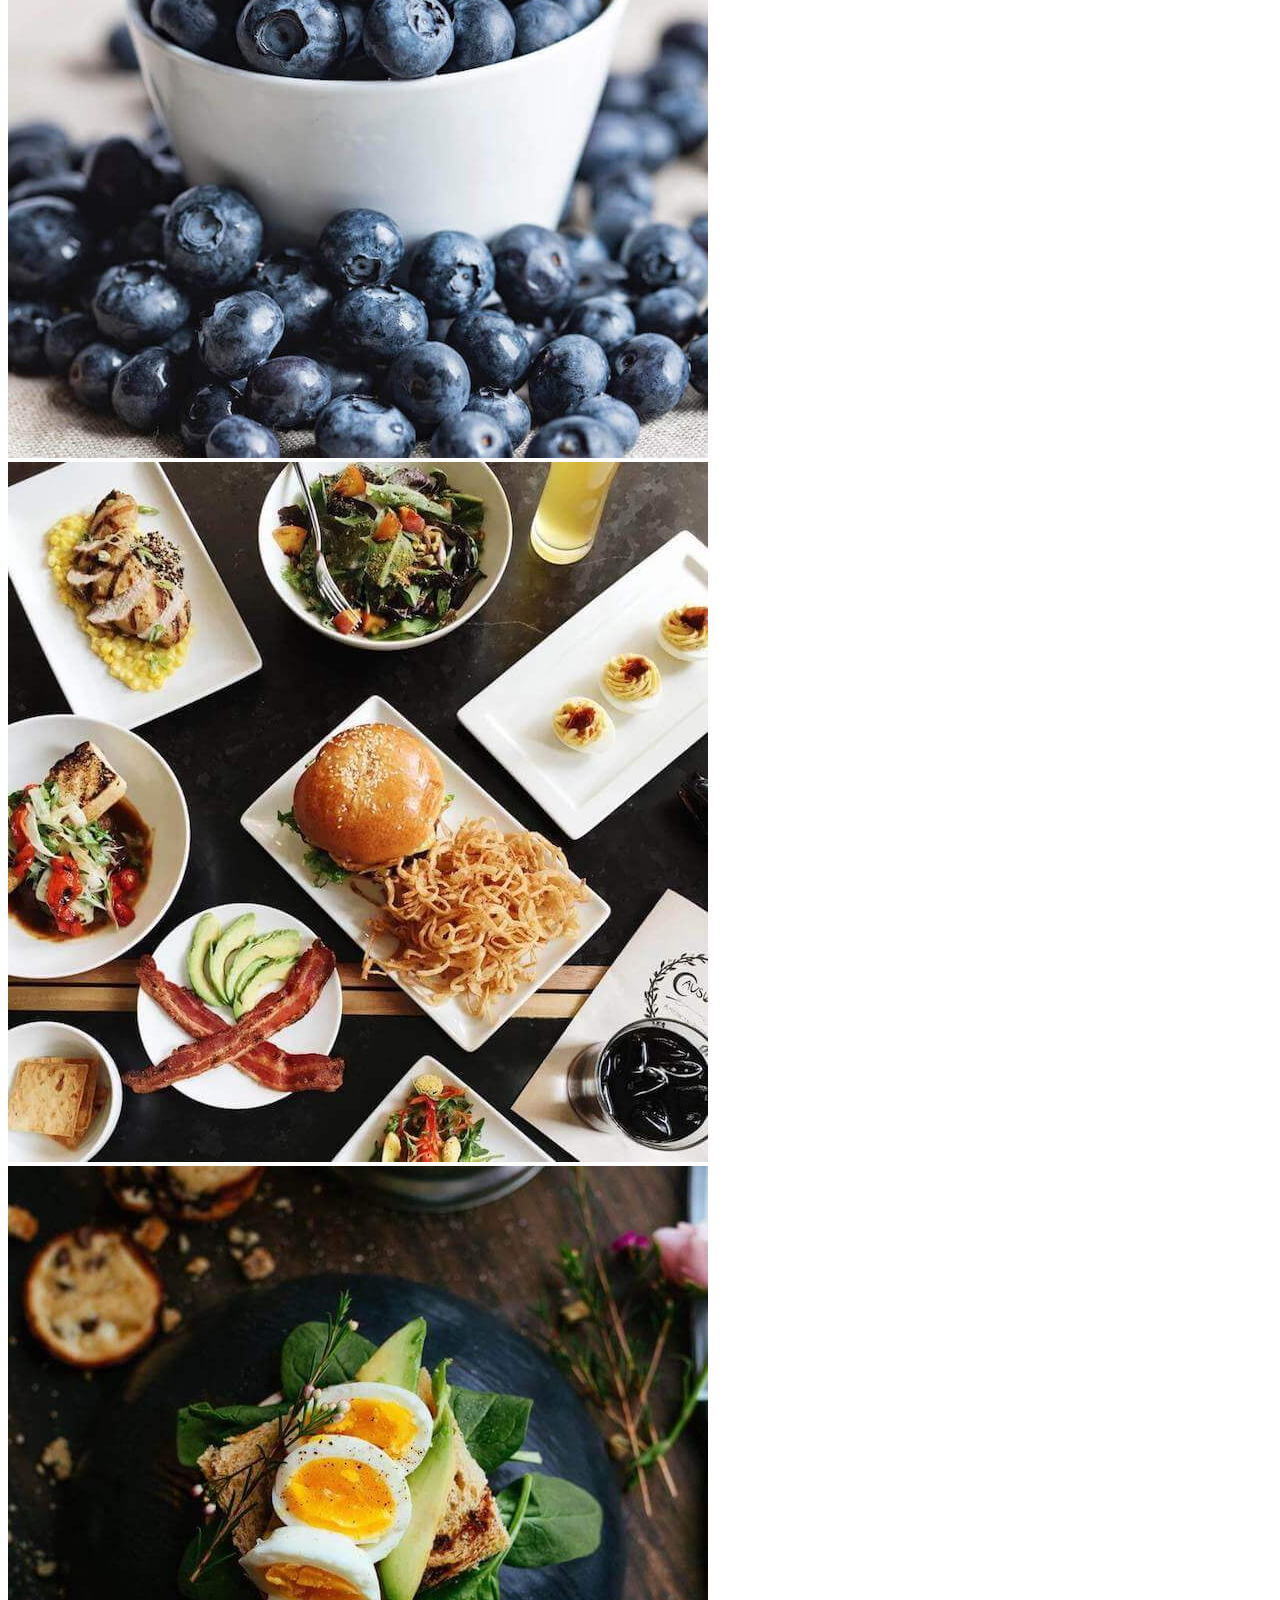
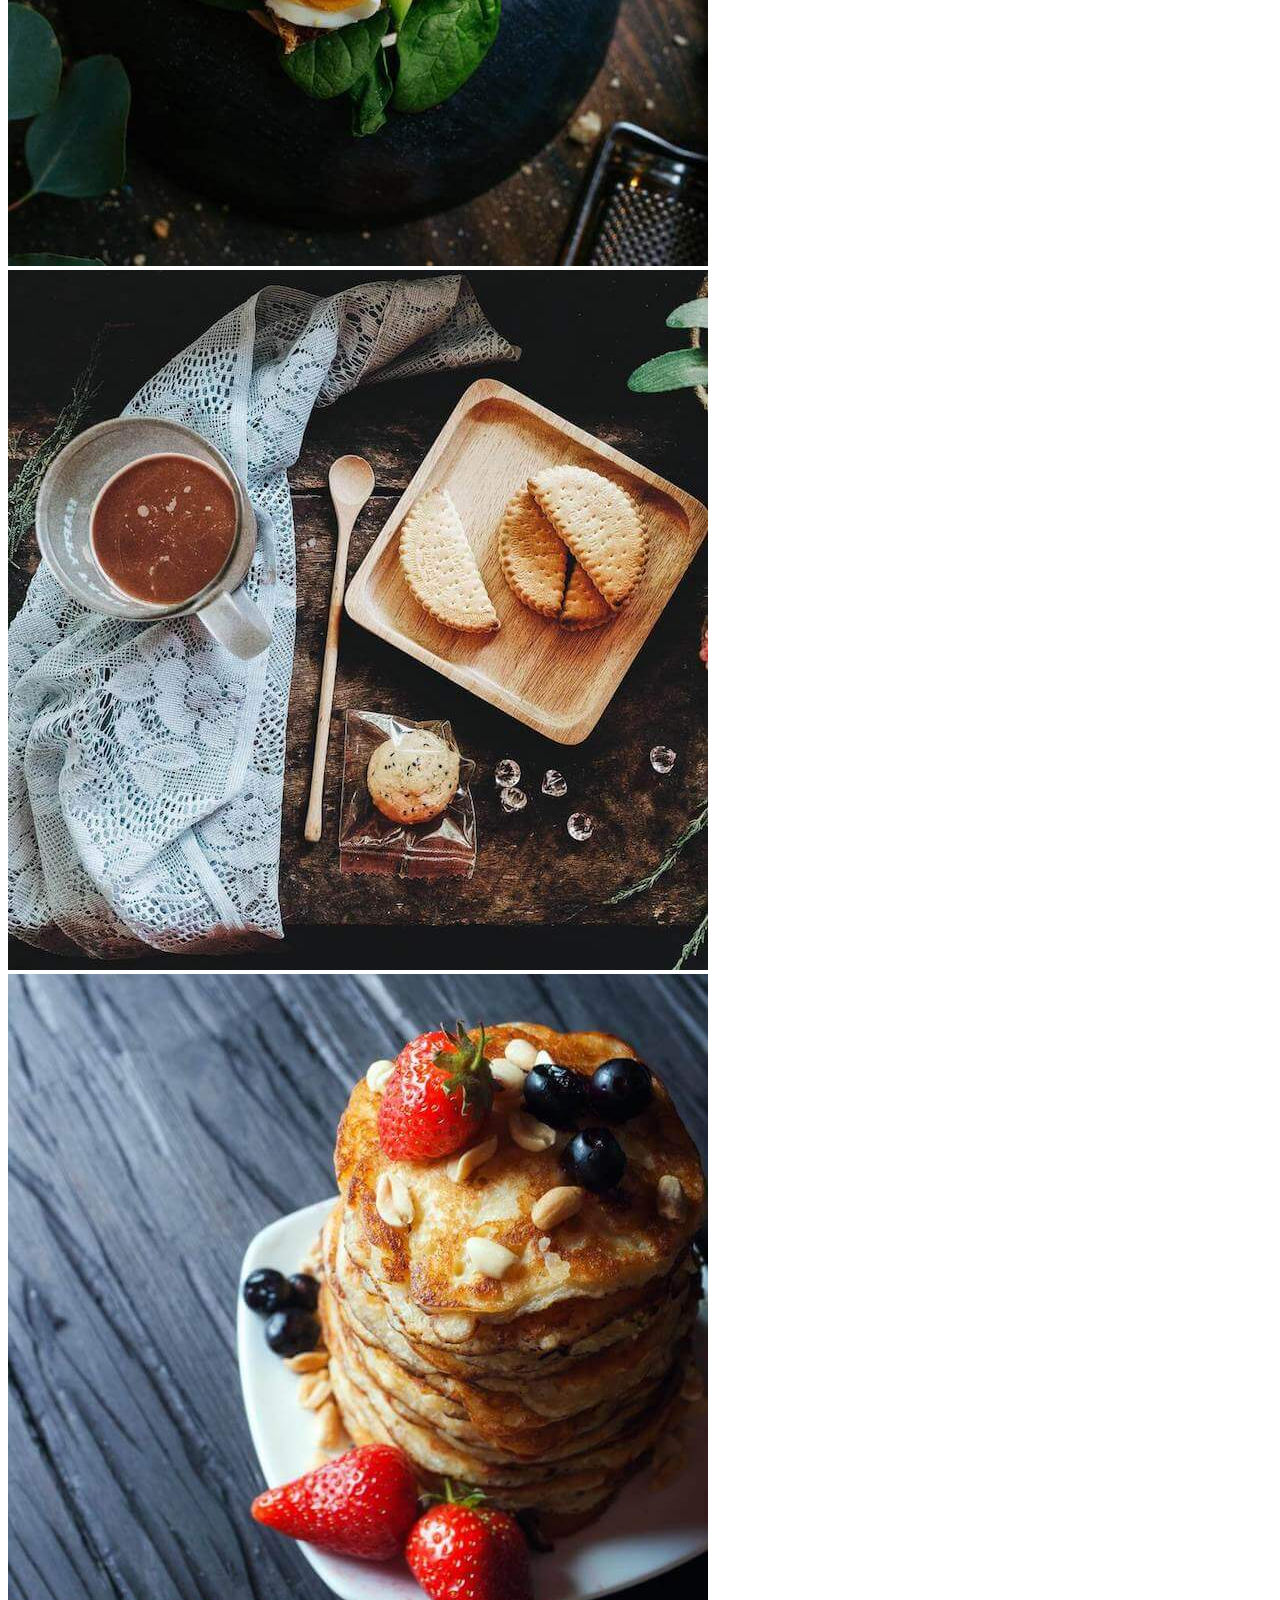
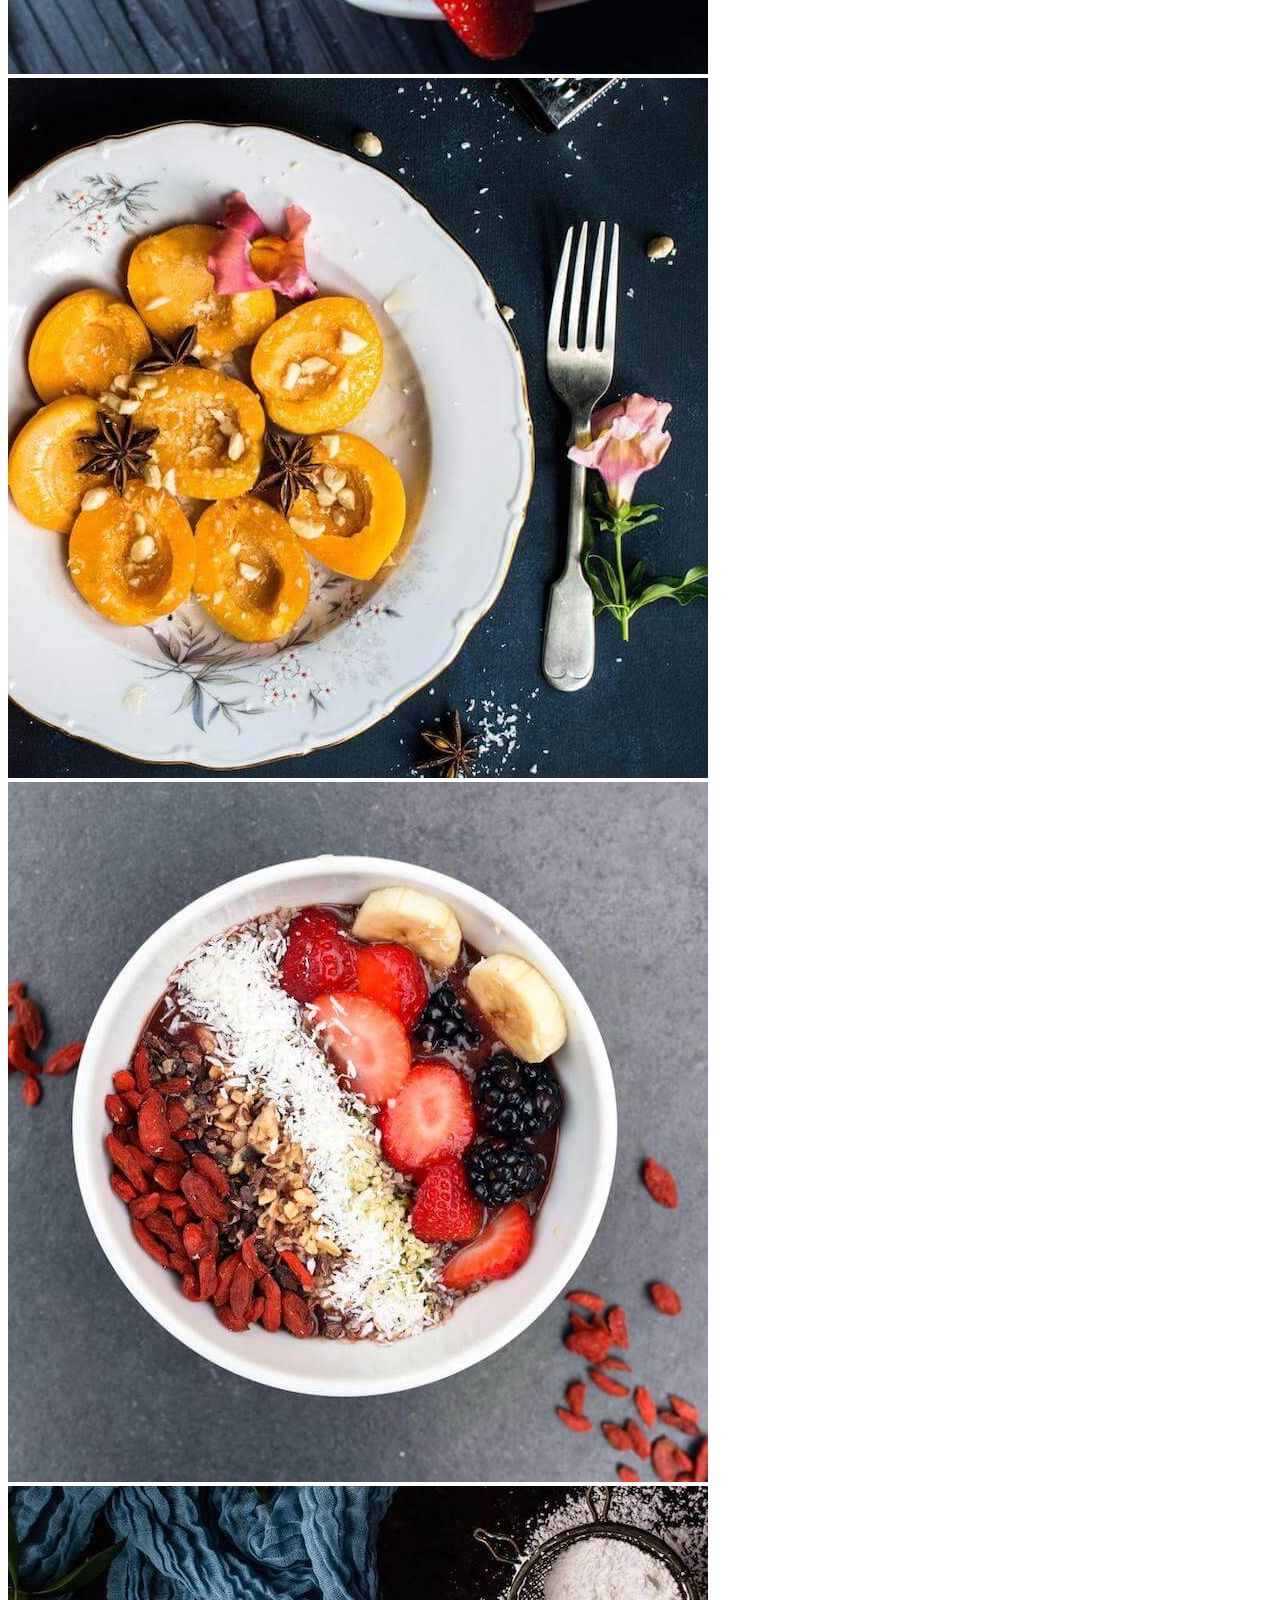
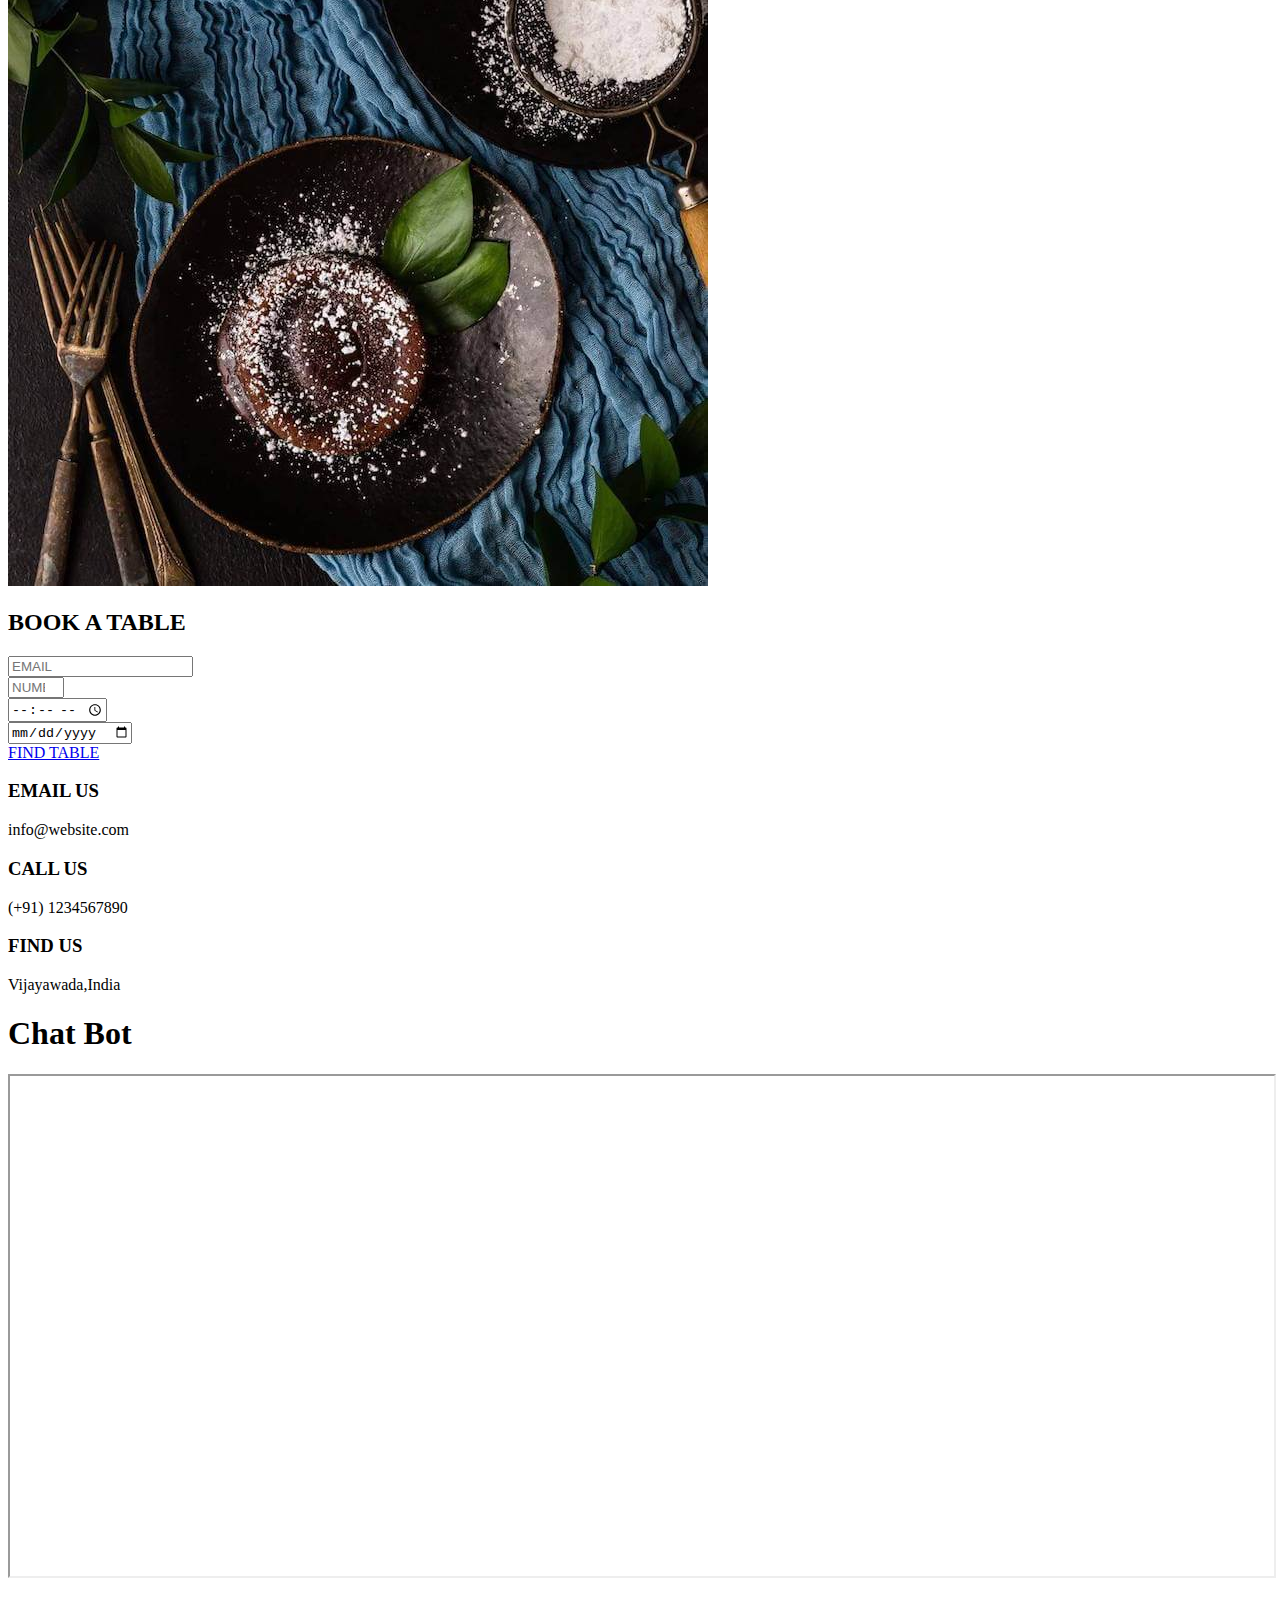
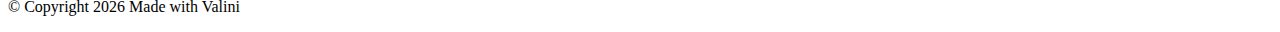
==== commit bed72163: "Update index.html" ====
--- a/index.html
+++ b/index.html
@@ -5,15 +5,14 @@
     <meta name="viewport" content="width=device-width, initial-scale=1, shrink-to-fit=no">
     <meta name="description" content="Start your development with FoodHut landing page.">
     <meta name="author" content="Devcrud">
-    <title>FoodHut | Free Bootstrap 4.3.x template</title>
+    <title>Foodie</title>
    
     <!-- font icons -->
-    <link rel="stylesheet" href="assets/vendors/themify-icons/css/themify-icons.css">
 
     <link rel="stylesheet" href="assets/vendors/animate/animate.css">
 
     <!-- Bootstrap + FoodHut main styles -->
-	<link rel="stylesheet" href="assets/css/foodhut.css">
+	<link rel="stylesheet" href="assets/css/foodie.css">
 </head>
 <body data-spy="scroll" data-target=".navbar" data-offset="40" id="home">
     
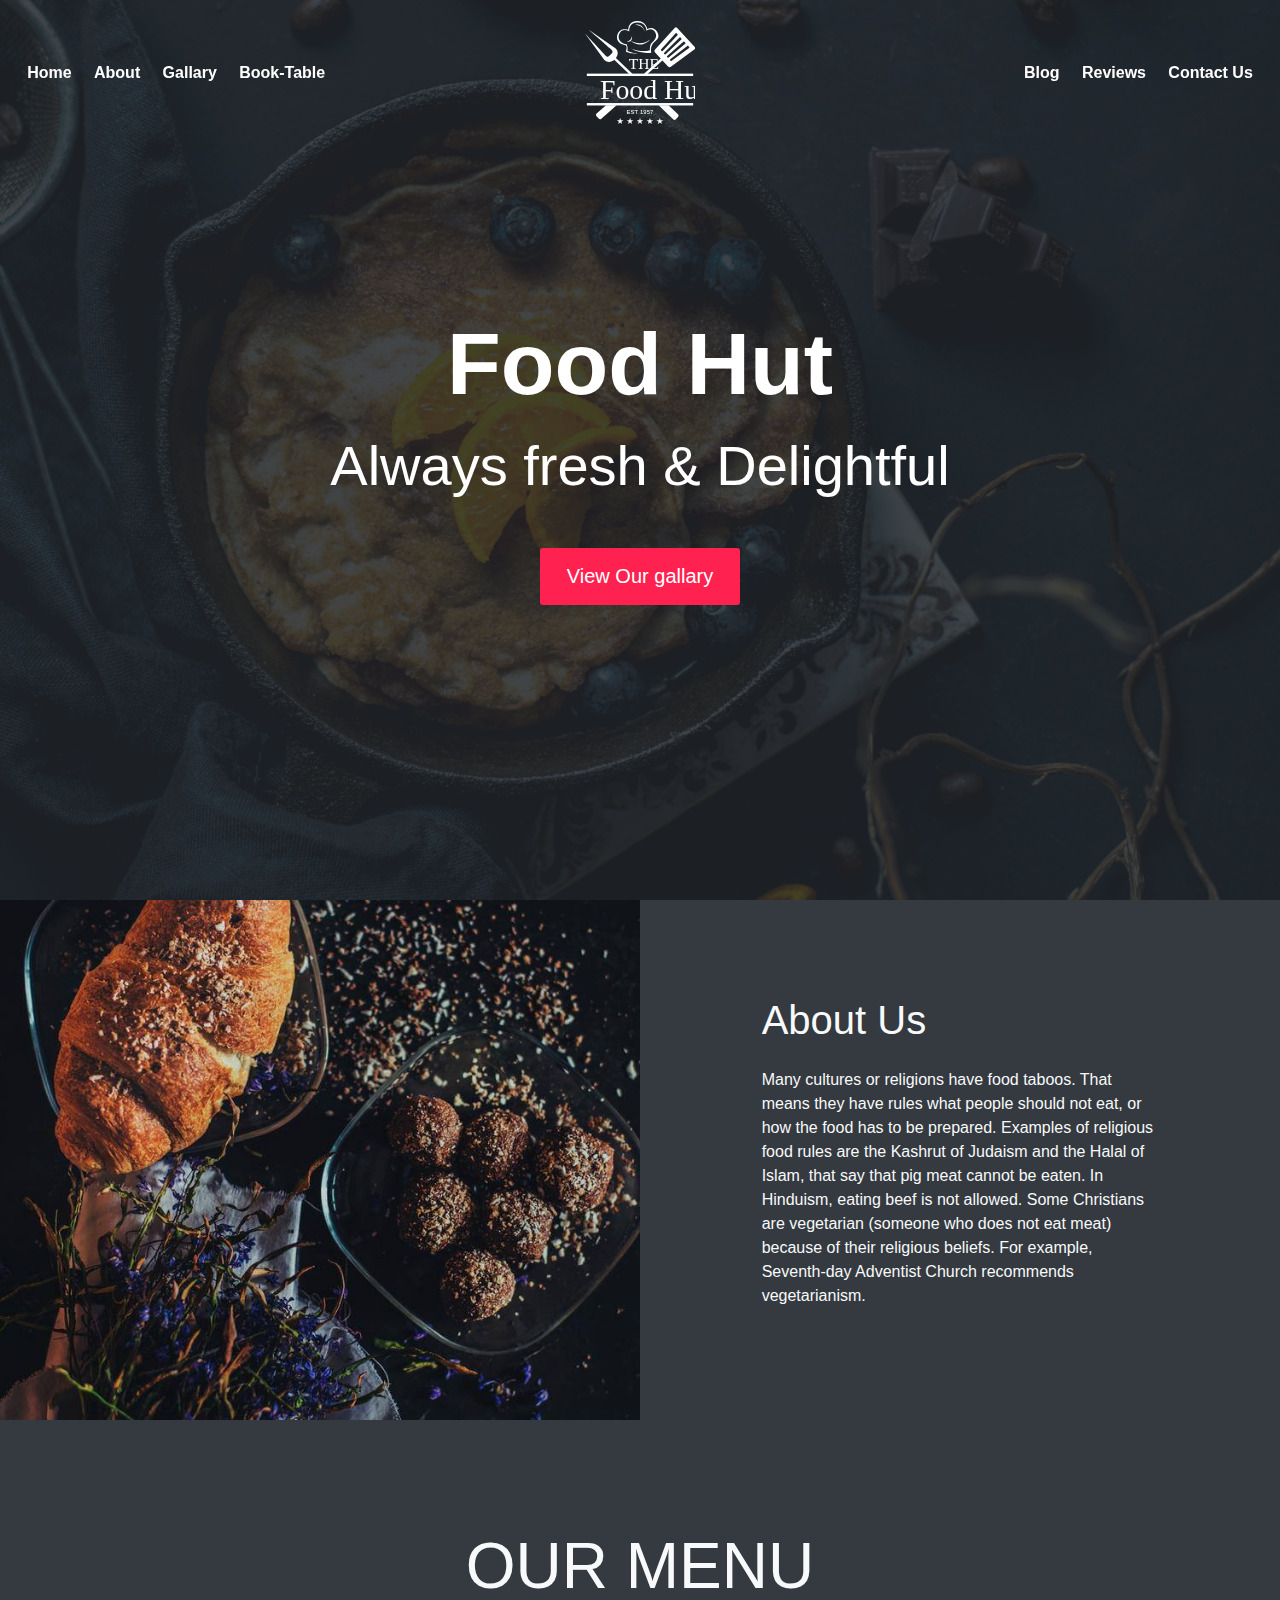
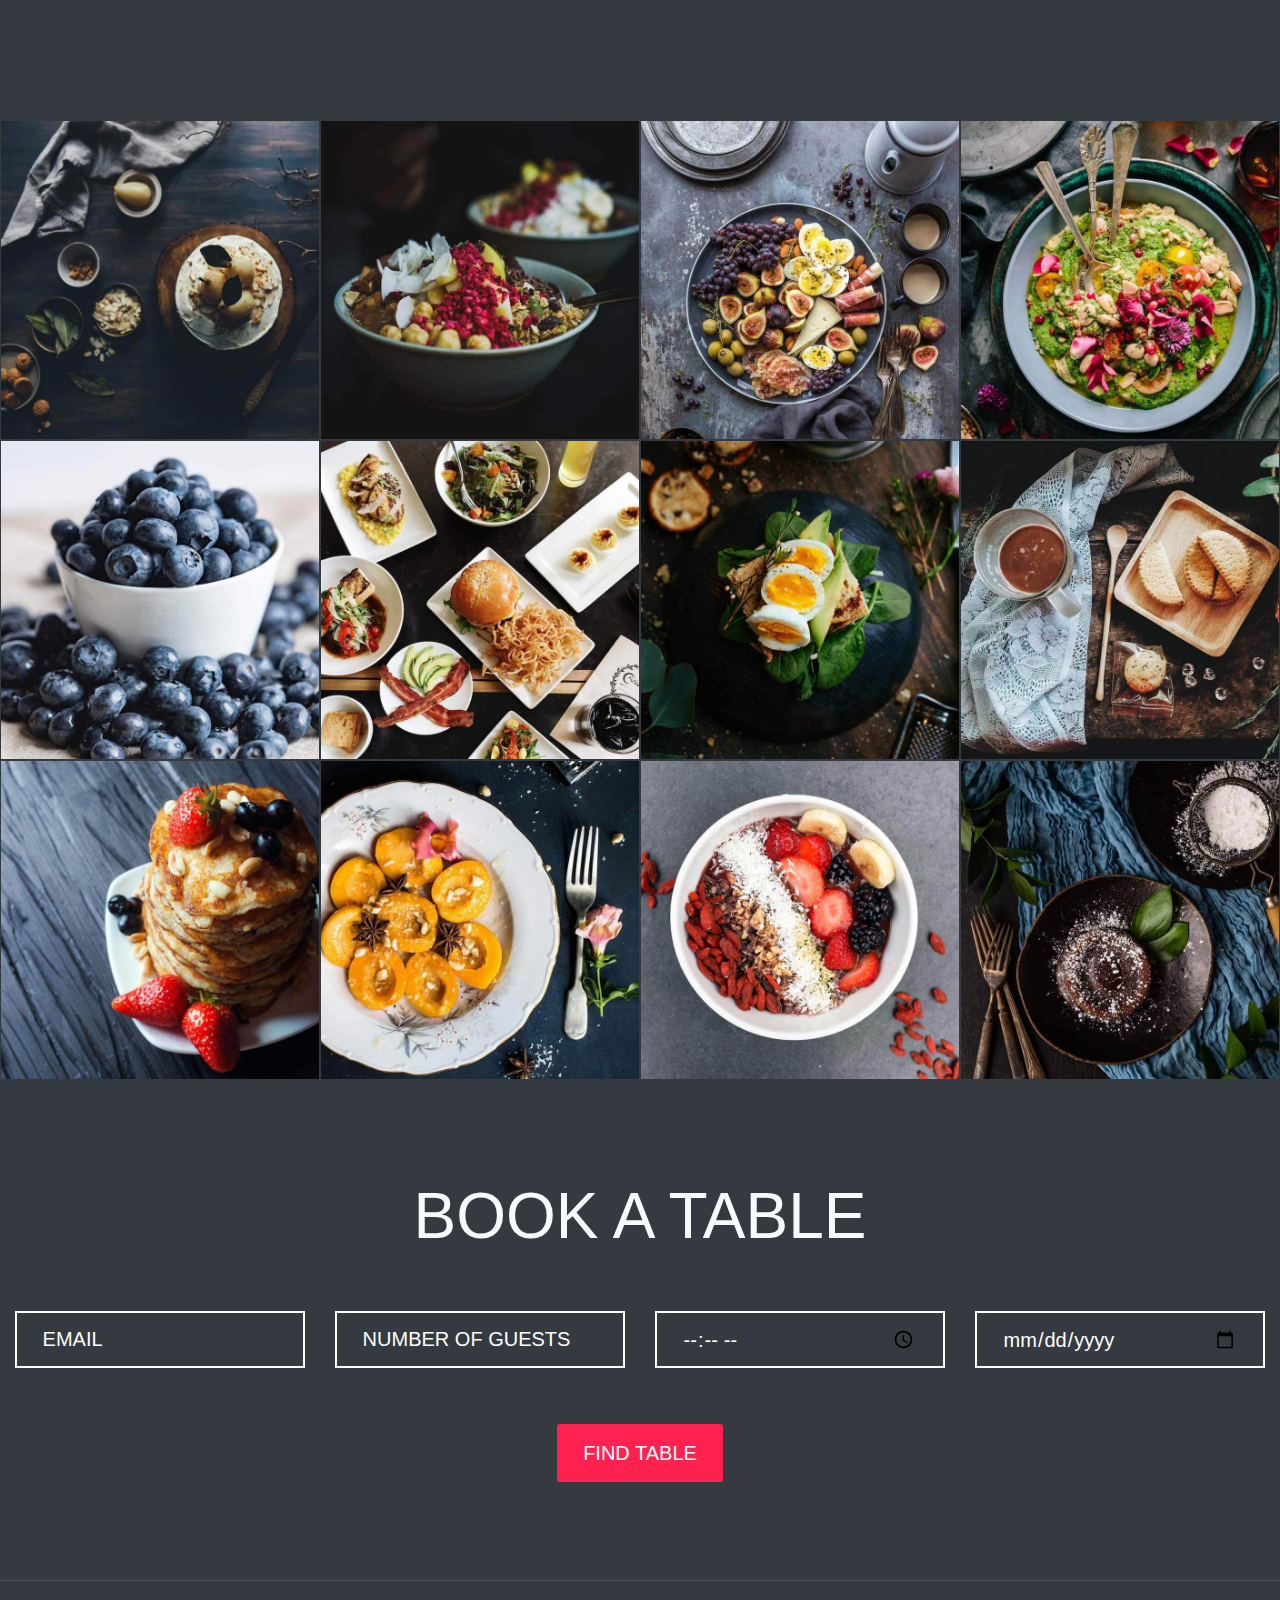
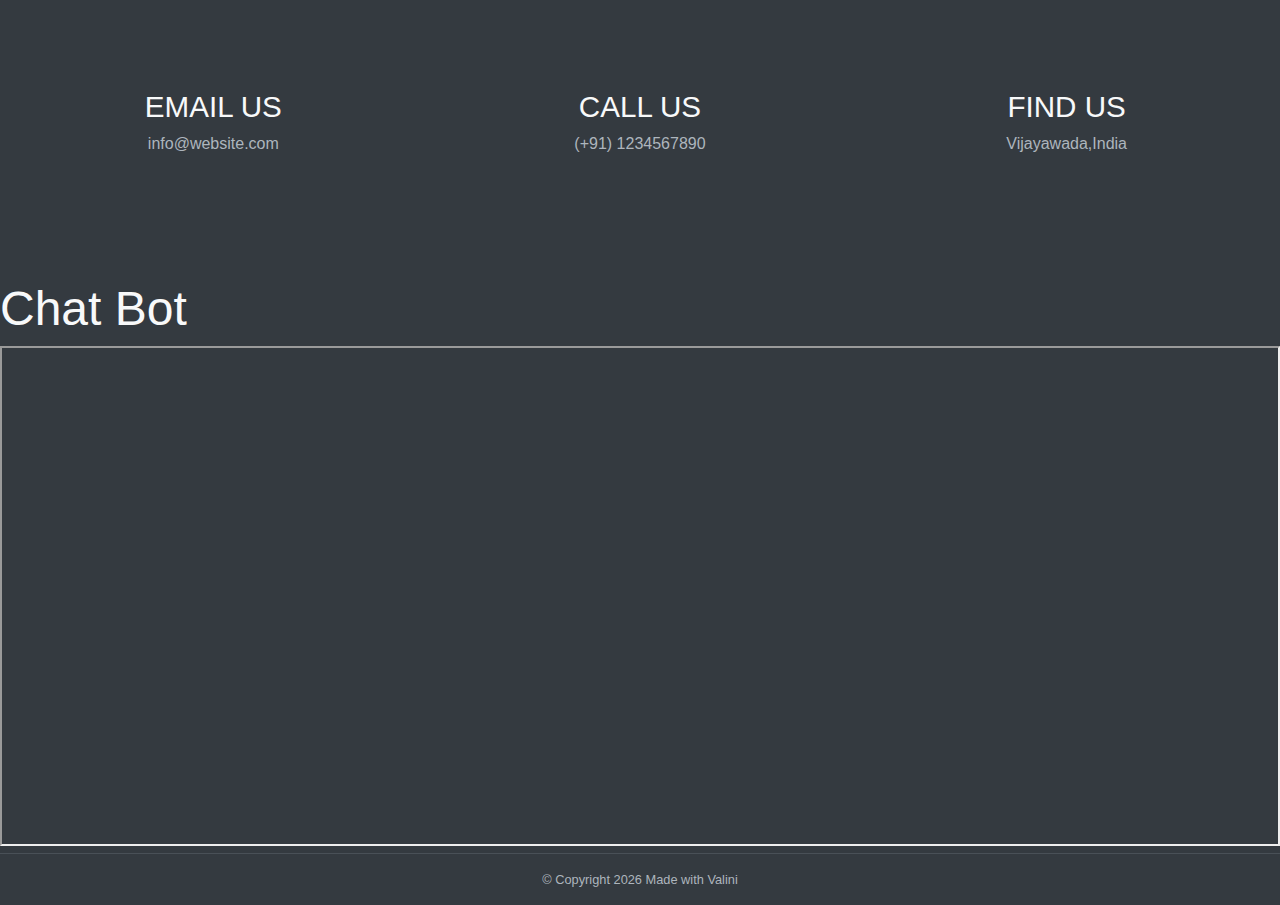
==== commit 70496588: "Update index.html" ====
--- a/index.html
+++ b/index.html
@@ -3,7 +3,7 @@
 <head>
 	<meta charset="utf-8">
     <meta name="viewport" content="width=device-width, initial-scale=1, shrink-to-fit=no">
-    <meta name="description" content="Start your development with FoodHut landing page.">
+    <meta name="description" content="Start your development with Foodie landing page.">
     <meta name="author" content="Devcrud">
     <title>Foodie</title>
    
@@ -11,7 +11,7 @@
 
     <link rel="stylesheet" href="assets/vendors/animate/animate.css">
 
-    <!-- Bootstrap + FoodHut main styles -->
+    <!-- Foodie main styles -->
 	<link rel="stylesheet" href="assets/css/foodie.css">
 </head>
 <body data-spy="scroll" data-target=".navbar" data-offset="40" id="home">
--- a/assets/css/foodie.css
+++ b/assets/css/foodie.css
@@ -0,0 +1,11374 @@
+
+
+:root {
+  --blue: #79A9F5;
+  --indigo: #C45F90;
+  --purple: #A16AE8;
+  --pink: #ff214f;
+  --red: #F85C70;
+  --orange: #FF8882;
+  --yellow: #FAD02C;
+  --green: #A3C14A;
+  --teal: #20c997;
+  --cyan: #47D8E0;
+  --white: #fff;
+  --gray: #6c757d;
+  --gray-dark: #343a40;
+  --primary: #ff214f;
+  --secondary: #6c757d;
+  --success: #A3C14A;
+  --info: #47D8E0;
+  --warning: #FF8882;
+  --danger: #F85C70;
+  --light: #f8f9fa;
+  --dark: #343a40;
+  --breakpoint-xs: 0;
+  --breakpoint-sm: 576px;
+  --breakpoint-md: 768px;
+  --breakpoint-lg: 992px;
+  --breakpoint-xl: 1200px;
+  --font-family-sans-serif: -apple-system, BlinkMacSystemFont, "Segoe UI", Roboto, "Helvetica Neue", Arial, "Noto Sans", sans-serif, "Apple Color Emoji", "Segoe UI Emoji", "Segoe UI Symbol", "Noto Color Emoji";
+  --font-family-monospace: SFMono-Regular, Menlo, Monaco, Consolas, "Liberation Mono", "Courier New", monospace;
+}
+
+*,
+*::before,
+*::after {
+  box-sizing: border-box;
+}
+
+html {
+  font-family: sans-serif;
+  line-height: 1.15;
+  -webkit-text-size-adjust: 100%;
+  -webkit-tap-highlight-color: rgba(0, 0, 0, 0);
+}
+
+article, aside, figcaption, figure, footer, header, hgroup, main, nav, section {
+  display: block;
+}
+
+body {
+  margin: 0;
+  font-family: -apple-system, BlinkMacSystemFont, "Segoe UI", Roboto, "Helvetica Neue", Arial, "Noto Sans", sans-serif, "Apple Color Emoji", "Segoe UI Emoji", "Segoe UI Symbol", "Noto Color Emoji";
+  font-size: 1rem;
+  font-weight: 400;
+  line-height: 1.5;
+  color: #f8f9fa;
+  text-align: left;
+  background-color: #343a40;
+}
+
+[tabindex="-1"]:focus {
+  outline: 0 !important;
+}
+
+hr {
+  box-sizing: content-box;
+  height: 0;
+  overflow: visible;
+}
+
+h1, h2, h3, h4, h5, h6 {
+  margin-top: 0;
+  margin-bottom: 0.5rem;
+}
+
+p {
+  margin-top: 0;
+  margin-bottom: 1rem;
+}
+
+abbr[title],
+abbr[data-original-title] {
+  text-decoration: underline;
+  -webkit-text-decoration: underline dotted;
+          text-decoration: underline dotted;
+  cursor: help;
+  border-bottom: 0;
+  -webkit-text-decoration-skip-ink: none;
+          text-decoration-skip-ink: none;
+}
+
+address {
+  margin-bottom: 1rem;
+  font-style: normal;
+  line-height: inherit;
+}
+
+ol,
+ul,
+dl {
+  margin-top: 0;
+  margin-bottom: 1rem;
+}
+
+ol ol,
+ul ul,
+ol ul,
+ul ol {
+  margin-bottom: 0;
+}
+
+dt {
+  font-weight: 700;
+}
+
+dd {
+  margin-bottom: .5rem;
+  margin-left: 0;
+}
+
+blockquote {
+  margin: 0 0 1rem;
+}
+
+b,
+strong {
+  font-weight: bolder;
+}
+
+small {
+  font-size: 80%;
+}
+
+sub,
+sup {
+  position: relative;
+  font-size: 75%;
+  line-height: 0;
+  vertical-align: baseline;
+}
+
+sub {
+  bottom: -.25em;
+}
+
+sup {
+  top: -.5em;
+}
+
+a {
+  color: #ff214f;
+  text-decoration: none;
+  background-color: transparent;
+}
+
+a:hover {
+  color: #d4002c;
+  text-decoration: none;
+}
+
+a:not([href]):not([tabindex]) {
+  color: inherit;
+  text-decoration: none;
+}
+
+a:not([href]):not([tabindex]):hover, a:not([href]):not([tabindex]):focus {
+  color: inherit;
+  text-decoration: none;
+}
+
+a:not([href]):not([tabindex]):focus {
+  outline: 0;
+}
+
+pre,
+code,
+kbd,
+samp {
+  font-family: SFMono-Regular, Menlo, Monaco, Consolas, "Liberation Mono", "Courier New", monospace;
+  font-size: 1em;
+}
+
+pre {
+  margin-top: 0;
+  margin-bottom: 1rem;
+  overflow: auto;
+}
+
+figure {
+  margin: 0 0 1rem;
+}
+
+img {
+  vertical-align: middle;
+  border-style: none;
+}
+
+svg {
+  overflow: hidden;
+  vertical-align: middle;
+}
+
+table {
+  border-collapse: collapse;
+}
+
+caption {
+  padding-top: 0.75rem;
+  padding-bottom: 0.75rem;
+  color: #adb5bd;
+  text-align: left;
+  caption-side: bottom;
+}
+
+th {
+  text-align: inherit;
+}
+
+label {
+  display: inline-block;
+  margin-bottom: 0.5rem;
+}
+
+button {
+  border-radius: 0;
+}
+
+button:focus {
+  outline: 1px dotted;
+  outline: 5px auto -webkit-focus-ring-color;
+}
+
+input,
+button,
+select,
+optgroup,
+textarea {
+  margin: 0;
+  font-family: inherit;
+  font-size: inherit;
+  line-height: inherit;
+}
+
+button,
+input {
+  overflow: visible;
+}
+
+button,
+select {
+  text-transform: none;
+}
+
+select {
+  word-wrap: normal;
+}
+
+button,
+[type="button"],
+[type="reset"],
+[type="submit"] {
+  -webkit-appearance: button;
+}
+
+button:not(:disabled),
+[type="button"]:not(:disabled),
+[type="reset"]:not(:disabled),
+[type="submit"]:not(:disabled) {
+  cursor: pointer;
+}
+
+button::-moz-focus-inner,
+[type="button"]::-moz-focus-inner,
+[type="reset"]::-moz-focus-inner,
+[type="submit"]::-moz-focus-inner {
+  padding: 0;
+  border-style: none;
+}
+
+input[type="radio"],
+input[type="checkbox"] {
+  box-sizing: border-box;
+  padding: 0;
+}
+
+input[type="date"],
+input[type="time"],
+input[type="datetime-local"],
+input[type="month"] {
+  -webkit-appearance: listbox;
+}
+
+textarea {
+  overflow: auto;
+  resize: vertical;
+}
+
+fieldset {
+  min-width: 0;
+  padding: 0;
+  margin: 0;
+  border: 0;
+}
+
+legend {
+  display: block;
+  width: 100%;
+  max-width: 100%;
+  padding: 0;
+  margin-bottom: .5rem;
+  font-size: 1.5rem;
+  line-height: inherit;
+  color: inherit;
+  white-space: normal;
+}
+
+progress {
+  vertical-align: baseline;
+}
+
+[type="number"]::-webkit-inner-spin-button,
+[type="number"]::-webkit-outer-spin-button {
+  height: auto;
+}
+
+[type="search"] {
+  outline-offset: -2px;
+  -webkit-appearance: none;
+}
+
+[type="search"]::-webkit-search-decoration {
+  -webkit-appearance: none;
+}
+
+::-webkit-file-upload-button {
+  font: inherit;
+  -webkit-appearance: button;
+}
+
+output {
+  display: inline-block;
+}
+
+summary {
+  display: list-item;
+  cursor: pointer;
+}
+
+template {
+  display: none;
+}
+
+[hidden] {
+  display: none !important;
+}
+
+h1, h2, h3, h4, h5, h6,
+.h1, .h2, .h3, .h4, .h5, .h6 {
+  margin-bottom: 0.5rem;
+  font-family: "Oswald", sans-serif;
+  font-weight: 500;
+  line-height: 1.2;
+}
+
+h1, .h1 {
+  font-size: 3rem;
+}
+
+h2, .h2 {
+  font-size: 2.5rem;
+}
+
+h3, .h3 {
+  font-size: 1.85rem;
+}
+
+h4, .h4 {
+  font-size: 1.6rem;
+}
+
+h5, .h5 {
+  font-size: 1.3rem;
+}
+
+h6, .h6 {
+  font-size: 1rem;
+}
+
+.lead {
+  font-size: 1.25rem;
+  font-weight: 300;
+}
+
+.display-1 {
+  font-size: 6rem;
+  font-weight: 300;
+  line-height: 1.2;
+}
+
+.display-2 {
+  font-size: 5.5rem;
+  font-weight: 300;
+  line-height: 1.2;
+}
+
+.display-3 {
+  font-size: 4.5rem;
+  font-weight: 300;
+  line-height: 1.2;
+}
+
+.display-4 {
+  font-size: 3.5rem;
+  font-weight: 300;
+  line-height: 1.2;
+}
+
+hr {
+  margin-top: 1rem;
+  margin-bottom: 1rem;
+  border: 0;
+  border-top: 1px solid rgba(255, 255, 255, 0.1);
+}
+
+small,
+.small {
+  font-size: 80%;
+  font-weight: 400;
+}
+
+mark,
+.mark {
+  padding: 0.2em;
+  background-color: #fcf8e3;
+}
+
+.list-unstyled {
+  padding-left: 0;
+  list-style: none;
+}
+
+.list-inline {
+  padding-left: 0;
+  list-style: none;
+}
+
+.list-inline-item {
+  display: inline-block;
+}
+
+.list-inline-item:not(:last-child) {
+  margin-right: 0.5rem;
+}
+
+.initialism {
+  font-size: 90%;
+  text-transform: uppercase;
+}
+
+.blockquote {
+  margin-bottom: 1rem;
+  font-size: 1.25rem;
+}
+
+.blockquote-footer {
+  display: block;
+  font-size: 80%;
+  color: #6c757d;
+}
+
+.blockquote-footer::before {
+  content: "\2014\00A0";
+}
+
+.img-fluid {
+  max-width: 100%;
+  height: auto;
+}
+
+.img-thumbnail {
+  padding: 0.25rem;
+  background-color: #343a40;
+  border: 1px solid #dee2e6;
+  border-radius: 0.2rem;
+  max-width: 100%;
+  height: auto;
+}
+
+.figure {
+  display: inline-block;
+}
+
+.figure-img {
+  margin-bottom: 0.5rem;
+  line-height: 1;
+}
+
+.figure-caption {
+  font-size: 90%;
+  color: #6c757d;
+}
+
+code {
+  font-size: 87.5%;
+  color: #ff214f;
+  word-break: break-word;
+}
+
+a > code {
+  color: inherit;
+}
+
+kbd {
+  padding: 0.2rem 0.4rem;
+  font-size: 87.5%;
+  color: #fff;
+  background-color: #212529;
+  border-radius: 0.1rem;
+}
+
+kbd kbd {
+  padding: 0;
+  font-size: 100%;
+  font-weight: 700;
+}
+
+pre {
+  display: block;
+  font-size: 87.5%;
+  color: #ff5477;
+}
+
+pre code {
+  font-size: inherit;
+  color: inherit;
+  word-break: normal;
+}
+
+.pre-scrollable {
+  max-height: 300px;
+  overflow-y: scroll;
+}
+
+.container {
+  width: 100%;
+  padding-right: 15px;
+  padding-left: 15px;
+  margin-right: auto;
+  margin-left: auto;
+}
+
+@media (min-width: 576px) {
+  .container {
+    max-width: 540px;
+  }
+}
+
+@media (min-width: 768px) {
+  .container {
+    max-width: 720px;
+  }
+}
+
+@media (min-width: 992px) {
+  .container {
+    max-width: 960px;
+  }
+}
+
+@media (min-width: 1200px) {
+  .container {
+    max-width: 1140px;
+  }
+}
+
+.container-fluid {
+  width: 100%;
+  padding-right: 15px;
+  padding-left: 15px;
+  margin-right: auto;
+  margin-left: auto;
+}
+
+.row {
+  display: -webkit-box;
+  display: -webkit-flex;
+  display: -ms-flexbox;
+  display: flex;
+  -webkit-flex-wrap: wrap;
+      -ms-flex-wrap: wrap;
+          flex-wrap: wrap;
+  margin-right: -15px;
+  margin-left: -15px;
+}
+
+.no-gutters {
+  margin-right: 0;
+  margin-left: 0;
+}
+
+.no-gutters > .col,
+.no-gutters > [class*="col-"] {
+  padding-right: 0;
+  padding-left: 0;
+}
+
+.col-1, .col-2, .col-3, .col-4, .col-5, .col-6, .col-7, .col-8, .col-9, .col-10, .col-11, .col-12, .col,
+.col-auto, .col-sm-1, .col-sm-2, .col-sm-3, .col-sm-4, .col-sm-5, .col-sm-6, .col-sm-7, .col-sm-8, .col-sm-9, .col-sm-10, .col-sm-11, .col-sm-12, .col-sm,
+.col-sm-auto, .col-md-1, .col-md-2, .col-md-3, .col-md-4, .col-md-5, .col-md-6, .col-md-7, .col-md-8, .col-md-9, .col-md-10, .col-md-11, .col-md-12, .col-md,
+.col-md-auto, .col-lg-1, .col-lg-2, .col-lg-3, .col-lg-4, .col-lg-5, .col-lg-6, .col-lg-7, .col-lg-8, .col-lg-9, .col-lg-10, .col-lg-11, .col-lg-12, .col-lg,
+.col-lg-auto, .col-xl-1, .col-xl-2, .col-xl-3, .col-xl-4, .col-xl-5, .col-xl-6, .col-xl-7, .col-xl-8, .col-xl-9, .col-xl-10, .col-xl-11, .col-xl-12, .col-xl,
+.col-xl-auto {
+  position: relative;
+  width: 100%;
+  padding-right: 15px;
+  padding-left: 15px;
+}
+
+.col {
+  -webkit-flex-basis: 0;
+      -ms-flex-preferred-size: 0;
+          flex-basis: 0;
+  -webkit-box-flex: 1;
+  -webkit-flex-grow: 1;
+      -ms-flex-positive: 1;
+          flex-grow: 1;
+  max-width: 100%;
+}
+
+.col-auto {
+  -webkit-box-flex: 0;
+  -webkit-flex: 0 0 auto;
+      -ms-flex: 0 0 auto;
+          flex: 0 0 auto;
+  width: auto;
+  max-width: 100%;
+}
+
+.col-1 {
+  -webkit-box-flex: 0;
+  -webkit-flex: 0 0 8.33333%;
+      -ms-flex: 0 0 8.33333%;
+          flex: 0 0 8.33333%;
+  max-width: 8.33333%;
+}
+
+.col-2 {
+  -webkit-box-flex: 0;
+  -webkit-flex: 0 0 16.66667%;
+      -ms-flex: 0 0 16.66667%;
+          flex: 0 0 16.66667%;
+  max-width: 16.66667%;
+}
+
+.col-3 {
+  -webkit-box-flex: 0;
+  -webkit-flex: 0 0 25%;
+      -ms-flex: 0 0 25%;
+          flex: 0 0 25%;
+  max-width: 25%;
+}
+
+.col-4 {
+  -webkit-box-flex: 0;
+  -webkit-flex: 0 0 33.33333%;
+      -ms-flex: 0 0 33.33333%;
+          flex: 0 0 33.33333%;
+  max-width: 33.33333%;
+}
+
+.col-5 {
+  -webkit-box-flex: 0;
+  -webkit-flex: 0 0 41.66667%;
+      -ms-flex: 0 0 41.66667%;
+          flex: 0 0 41.66667%;
+  max-width: 41.66667%;
+}
+
+.col-6 {
+  -webkit-box-flex: 0;
+  -webkit-flex: 0 0 50%;
+      -ms-flex: 0 0 50%;
+          flex: 0 0 50%;
+  max-width: 50%;
+}
+
+.col-7 {
+  -webkit-box-flex: 0;
+  -webkit-flex: 0 0 58.33333%;
+      -ms-flex: 0 0 58.33333%;
+          flex: 0 0 58.33333%;
+  max-width: 58.33333%;
+}
+
+.col-8 {
+  -webkit-box-flex: 0;
+  -webkit-flex: 0 0 66.66667%;
+      -ms-flex: 0 0 66.66667%;
+          flex: 0 0 66.66667%;
+  max-width: 66.66667%;
+}
+
+.col-9 {
+  -webkit-box-flex: 0;
+  -webkit-flex: 0 0 75%;
+      -ms-flex: 0 0 75%;
+          flex: 0 0 75%;
+  max-width: 75%;
+}
+
+.col-10 {
+  -webkit-box-flex: 0;
+  -webkit-flex: 0 0 83.33333%;
+      -ms-flex: 0 0 83.33333%;
+          flex: 0 0 83.33333%;
+  max-width: 83.33333%;
+}
+
+.col-11 {
+  -webkit-box-flex: 0;
+  -webkit-flex: 0 0 91.66667%;
+      -ms-flex: 0 0 91.66667%;
+          flex: 0 0 91.66667%;
+  max-width: 91.66667%;
+}
+
+.col-12 {
+  -webkit-box-flex: 0;
+  -webkit-flex: 0 0 100%;
+      -ms-flex: 0 0 100%;
+          flex: 0 0 100%;
+  max-width: 100%;
+}
+
+.order-first {
+  -webkit-box-ordinal-group: 0;
+  -webkit-order: -1;
+      -ms-flex-order: -1;
+          order: -1;
+}
+
+.order-last {
+  -webkit-box-ordinal-group: 14;
+  -webkit-order: 13;
+      -ms-flex-order: 13;
+          order: 13;
+}
+
+.order-0 {
+  -webkit-box-ordinal-group: 1;
+  -webkit-order: 0;
+      -ms-flex-order: 0;
+          order: 0;
+}
+
+.order-1 {
+  -webkit-box-ordinal-group: 2;
+  -webkit-order: 1;
+      -ms-flex-order: 1;
+          order: 1;
+}
+
+.order-2 {
+  -webkit-box-ordinal-group: 3;
+  -webkit-order: 2;
+      -ms-flex-order: 2;
+          order: 2;
+}
+
+.order-3 {
+  -webkit-box-ordinal-group: 4;
+  -webkit-order: 3;
+      -ms-flex-order: 3;
+          order: 3;
+}
+
+.order-4 {
+  -webkit-box-ordinal-group: 5;
+  -webkit-order: 4;
+      -ms-flex-order: 4;
+          order: 4;
+}
+
+.order-5 {
+  -webkit-box-ordinal-group: 6;
+  -webkit-order: 5;
+      -ms-flex-order: 5;
+          order: 5;
+}
+
+.order-6 {
+  -webkit-box-ordinal-group: 7;
+  -webkit-order: 6;
+      -ms-flex-order: 6;
+          order: 6;
+}
+
+.order-7 {
+  -webkit-box-ordinal-group: 8;
+  -webkit-order: 7;
+      -ms-flex-order: 7;
+          order: 7;
+}
+
+.order-8 {
+  -webkit-box-ordinal-group: 9;
+  -webkit-order: 8;
+      -ms-flex-order: 8;
+          order: 8;
+}
+
+.order-9 {
+  -webkit-box-ordinal-group: 10;
+  -webkit-order: 9;
+      -ms-flex-order: 9;
+          order: 9;
+}
+
+.order-10 {
+  -webkit-box-ordinal-group: 11;
+  -webkit-order: 10;
+      -ms-flex-order: 10;
+          order: 10;
+}
+
+.order-11 {
+  -webkit-box-ordinal-group: 12;
+  -webkit-order: 11;
+      -ms-flex-order: 11;
+          order: 11;
+}
+
+.order-12 {
+  -webkit-box-ordinal-group: 13;
+  -webkit-order: 12;
+      -ms-flex-order: 12;
+          order: 12;
+}
+
+.offset-1 {
+  margin-left: 8.33333%;
+}
+
+.offset-2 {
+  margin-left: 16.66667%;
+}
+
+.offset-3 {
+  margin-left: 25%;
+}
+
+.offset-4 {
+  margin-left: 33.33333%;
+}
+
+.offset-5 {
+  margin-left: 41.66667%;
+}
+
+.offset-6 {
+  margin-left: 50%;
+}
+
+.offset-7 {
+  margin-left: 58.33333%;
+}
+
+.offset-8 {
+  margin-left: 66.66667%;
+}
+
+.offset-9 {
+  margin-left: 75%;
+}
+
+.offset-10 {
+  margin-left: 83.33333%;
+}
+
+.offset-11 {
+  margin-left: 91.66667%;
+}
+
+@media (min-width: 576px) {
+  .col-sm {
+    -webkit-flex-basis: 0;
+        -ms-flex-preferred-size: 0;
+            flex-basis: 0;
+    -webkit-box-flex: 1;
+    -webkit-flex-grow: 1;
+        -ms-flex-positive: 1;
+            flex-grow: 1;
+    max-width: 100%;
+  }
+  .col-sm-auto {
+    -webkit-box-flex: 0;
+    -webkit-flex: 0 0 auto;
+        -ms-flex: 0 0 auto;
+            flex: 0 0 auto;
+    width: auto;
+    max-width: 100%;
+  }
+  .col-sm-1 {
+    -webkit-box-flex: 0;
+    -webkit-flex: 0 0 8.33333%;
+        -ms-flex: 0 0 8.33333%;
+            flex: 0 0 8.33333%;
+    max-width: 8.33333%;
+  }
+  .col-sm-2 {
+    -webkit-box-flex: 0;
+    -webkit-flex: 0 0 16.66667%;
+        -ms-flex: 0 0 16.66667%;
+            flex: 0 0 16.66667%;
+    max-width: 16.66667%;
+  }
+  .col-sm-3 {
+    -webkit-box-flex: 0;
+    -webkit-flex: 0 0 25%;
+        -ms-flex: 0 0 25%;
+            flex: 0 0 25%;
+    max-width: 25%;
+  }
+  .col-sm-4 {
+    -webkit-box-flex: 0;
+    -webkit-flex: 0 0 33.33333%;
+        -ms-flex: 0 0 33.33333%;
+            flex: 0 0 33.33333%;
+    max-width: 33.33333%;
+  }
+  .col-sm-5 {
+    -webkit-box-flex: 0;
+    -webkit-flex: 0 0 41.66667%;
+        -ms-flex: 0 0 41.66667%;
+            flex: 0 0 41.66667%;
+    max-width: 41.66667%;
+  }
+  .col-sm-6 {
+    -webkit-box-flex: 0;
+    -webkit-flex: 0 0 50%;
+        -ms-flex: 0 0 50%;
+            flex: 0 0 50%;
+    max-width: 50%;
+  }
+  .col-sm-7 {
+    -webkit-box-flex: 0;
+    -webkit-flex: 0 0 58.33333%;
+        -ms-flex: 0 0 58.33333%;
+            flex: 0 0 58.33333%;
+    max-width: 58.33333%;
+  }
+  .col-sm-8 {
+    -webkit-box-flex: 0;
+    -webkit-flex: 0 0 66.66667%;
+        -ms-flex: 0 0 66.66667%;
+            flex: 0 0 66.66667%;
+    max-width: 66.66667%;
+  }
+  .col-sm-9 {
+    -webkit-box-flex: 0;
+    -webkit-flex: 0 0 75%;
+        -ms-flex: 0 0 75%;
+            flex: 0 0 75%;
+    max-width: 75%;
+  }
+  .col-sm-10 {
+    -webkit-box-flex: 0;
+    -webkit-flex: 0 0 83.33333%;
+        -ms-flex: 0 0 83.33333%;
+            flex: 0 0 83.33333%;
+    max-width: 83.33333%;
+  }
+  .col-sm-11 {
+    -webkit-box-flex: 0;
+    -webkit-flex: 0 0 91.66667%;
+        -ms-flex: 0 0 91.66667%;
+            flex: 0 0 91.66667%;
+    max-width: 91.66667%;
+  }
+  .col-sm-12 {
+    -webkit-box-flex: 0;
+    -webkit-flex: 0 0 100%;
+        -ms-flex: 0 0 100%;
+            flex: 0 0 100%;
+    max-width: 100%;
+  }
+  .order-sm-first {
+    -webkit-box-ordinal-group: 0;
+    -webkit-order: -1;
+        -ms-flex-order: -1;
+            order: -1;
+  }
+  .order-sm-last {
+    -webkit-box-ordinal-group: 14;
+    -webkit-order: 13;
+        -ms-flex-order: 13;
+            order: 13;
+  }
+  .order-sm-0 {
+    -webkit-box-ordinal-group: 1;
+    -webkit-order: 0;
+        -ms-flex-order: 0;
+            order: 0;
+  }
+  .order-sm-1 {
+    -webkit-box-ordinal-group: 2;
+    -webkit-order: 1;
+        -ms-flex-order: 1;
+            order: 1;
+  }
+  .order-sm-2 {
+    -webkit-box-ordinal-group: 3;
+    -webkit-order: 2;
+        -ms-flex-order: 2;
+            order: 2;
+  }
+  .order-sm-3 {
+    -webkit-box-ordinal-group: 4;
+    -webkit-order: 3;
+        -ms-flex-order: 3;
+            order: 3;
+  }
+  .order-sm-4 {
+    -webkit-box-ordinal-group: 5;
+    -webkit-order: 4;
+        -ms-flex-order: 4;
+            order: 4;
+  }
+  .order-sm-5 {
+    -webkit-box-ordinal-group: 6;
+    -webkit-order: 5;
+        -ms-flex-order: 5;
+            order: 5;
+  }
+  .order-sm-6 {
+    -webkit-box-ordinal-group: 7;
+    -webkit-order: 6;
+        -ms-flex-order: 6;
+            order: 6;
+  }
+  .order-sm-7 {
+    -webkit-box-ordinal-group: 8;
+    -webkit-order: 7;
+        -ms-flex-order: 7;
+            order: 7;
+  }
+  .order-sm-8 {
+    -webkit-box-ordinal-group: 9;
+    -webkit-order: 8;
+        -ms-flex-order: 8;
+            order: 8;
+  }
+  .order-sm-9 {
+    -webkit-box-ordinal-group: 10;
+    -webkit-order: 9;
+        -ms-flex-order: 9;
+            order: 9;
+  }
+  .order-sm-10 {
+    -webkit-box-ordinal-group: 11;
+    -webkit-order: 10;
+        -ms-flex-order: 10;
+            order: 10;
+  }
+  .order-sm-11 {
+    -webkit-box-ordinal-group: 12;
+    -webkit-order: 11;
+        -ms-flex-order: 11;
+            order: 11;
+  }
+  .order-sm-12 {
+    -webkit-box-ordinal-group: 13;
+    -webkit-order: 12;
+        -ms-flex-order: 12;
+            order: 12;
+  }
+  .offset-sm-0 {
+    margin-left: 0;
+  }
+  .offset-sm-1 {
+    margin-left: 8.33333%;
+  }
+  .offset-sm-2 {
+    margin-left: 16.66667%;
+  }
+  .offset-sm-3 {
+    margin-left: 25%;
+  }
+  .offset-sm-4 {
+    margin-left: 33.33333%;
+  }
+  .offset-sm-5 {
+    margin-left: 41.66667%;
+  }
+  .offset-sm-6 {
+    margin-left: 50%;
+  }
+  .offset-sm-7 {
+    margin-left: 58.33333%;
+  }
+  .offset-sm-8 {
+    margin-left: 66.66667%;
+  }
+  .offset-sm-9 {
+    margin-left: 75%;
+  }
+  .offset-sm-10 {
+    margin-left: 83.33333%;
+  }
+  .offset-sm-11 {
+    margin-left: 91.66667%;
+  }
+}
+
+@media (min-width: 768px) {
+  .col-md {
+    -webkit-flex-basis: 0;
+        -ms-flex-preferred-size: 0;
+            flex-basis: 0;
+    -webkit-box-flex: 1;
+    -webkit-flex-grow: 1;
+        -ms-flex-positive: 1;
+            flex-grow: 1;
+    max-width: 100%;
+  }
+  .col-md-auto {
+    -webkit-box-flex: 0;
+    -webkit-flex: 0 0 auto;
+        -ms-flex: 0 0 auto;
+            flex: 0 0 auto;
+    width: auto;
+    max-width: 100%;
+  }
+  .col-md-1 {
+    -webkit-box-flex: 0;
+    -webkit-flex: 0 0 8.33333%;
+        -ms-flex: 0 0 8.33333%;
+            flex: 0 0 8.33333%;
+    max-width: 8.33333%;
+  }
+  .col-md-2 {
+    -webkit-box-flex: 0;
+    -webkit-flex: 0 0 16.66667%;
+        -ms-flex: 0 0 16.66667%;
+            flex: 0 0 16.66667%;
+    max-width: 16.66667%;
+  }
+  .col-md-3 {
+    -webkit-box-flex: 0;
+    -webkit-flex: 0 0 25%;
+        -ms-flex: 0 0 25%;
+            flex: 0 0 25%;
+    max-width: 25%;
+  }
+  .col-md-4 {
+    -webkit-box-flex: 0;
+    -webkit-flex: 0 0 33.33333%;
+        -ms-flex: 0 0 33.33333%;
+            flex: 0 0 33.33333%;
+    max-width: 33.33333%;
+  }
+  .col-md-5 {
+    -webkit-box-flex: 0;
+    -webkit-flex: 0 0 41.66667%;
+        -ms-flex: 0 0 41.66667%;
+            flex: 0 0 41.66667%;
+    max-width: 41.66667%;
+  }
+  .col-md-6 {
+    -webkit-box-flex: 0;
+    -webkit-flex: 0 0 50%;
+        -ms-flex: 0 0 50%;
+            flex: 0 0 50%;
+    max-width: 50%;
+  }
+  .col-md-7 {
+    -webkit-box-flex: 0;
+    -webkit-flex: 0 0 58.33333%;
+        -ms-flex: 0 0 58.33333%;
+            flex: 0 0 58.33333%;
+    max-width: 58.33333%;
+  }
+  .col-md-8 {
+    -webkit-box-flex: 0;
+    -webkit-flex: 0 0 66.66667%;
+        -ms-flex: 0 0 66.66667%;
+            flex: 0 0 66.66667%;
+    max-width: 66.66667%;
+  }
+  .col-md-9 {
+    -webkit-box-flex: 0;
+    -webkit-flex: 0 0 75%;
+        -ms-flex: 0 0 75%;
+            flex: 0 0 75%;
+    max-width: 75%;
+  }
+  .col-md-10 {
+    -webkit-box-flex: 0;
+    -webkit-flex: 0 0 83.33333%;
+        -ms-flex: 0 0 83.33333%;
+            flex: 0 0 83.33333%;
+    max-width: 83.33333%;
+  }
+  .col-md-11 {
+    -webkit-box-flex: 0;
+    -webkit-flex: 0 0 91.66667%;
+        -ms-flex: 0 0 91.66667%;
+            flex: 0 0 91.66667%;
+    max-width: 91.66667%;
+  }
+  .col-md-12 {
+    -webkit-box-flex: 0;
+    -webkit-flex: 0 0 100%;
+        -ms-flex: 0 0 100%;
+            flex: 0 0 100%;
+    max-width: 100%;
+  }
+  .order-md-first {
+    -webkit-box-ordinal-group: 0;
+    -webkit-order: -1;
+        -ms-flex-order: -1;
+            order: -1;
+  }
+  .order-md-last {
+    -webkit-box-ordinal-group: 14;
+    -webkit-order: 13;
+        -ms-flex-order: 13;
+            order: 13;
+  }
+  .order-md-0 {
+    -webkit-box-ordinal-group: 1;
+    -webkit-order: 0;
+        -ms-flex-order: 0;
+            order: 0;
+  }
+  .order-md-1 {
+    -webkit-box-ordinal-group: 2;
+    -webkit-order: 1;
+        -ms-flex-order: 1;
+            order: 1;
+  }
+  .order-md-2 {
+    -webkit-box-ordinal-group: 3;
+    -webkit-order: 2;
+        -ms-flex-order: 2;
+            order: 2;
+  }
+  .order-md-3 {
+    -webkit-box-ordinal-group: 4;
+    -webkit-order: 3;
+        -ms-flex-order: 3;
+            order: 3;
+  }
+  .order-md-4 {
+    -webkit-box-ordinal-group: 5;
+    -webkit-order: 4;
+        -ms-flex-order: 4;
+            order: 4;
+  }
+  .order-md-5 {
+    -webkit-box-ordinal-group: 6;
+    -webkit-order: 5;
+        -ms-flex-order: 5;
+            order: 5;
+  }
+  .order-md-6 {
+    -webkit-box-ordinal-group: 7;
+    -webkit-order: 6;
+        -ms-flex-order: 6;
+            order: 6;
+  }
+  .order-md-7 {
+    -webkit-box-ordinal-group: 8;
+    -webkit-order: 7;
+        -ms-flex-order: 7;
+            order: 7;
+  }
+  .order-md-8 {
+    -webkit-box-ordinal-group: 9;
+    -webkit-order: 8;
+        -ms-flex-order: 8;
+            order: 8;
+  }
+  .order-md-9 {
+    -webkit-box-ordinal-group: 10;
+    -webkit-order: 9;
+        -ms-flex-order: 9;
+            order: 9;
+  }
+  .order-md-10 {
+    -webkit-box-ordinal-group: 11;
+    -webkit-order: 10;
+        -ms-flex-order: 10;
+            order: 10;
+  }
+  .order-md-11 {
+    -webkit-box-ordinal-group: 12;
+    -webkit-order: 11;
+        -ms-flex-order: 11;
+            order: 11;
+  }
+  .order-md-12 {
+    -webkit-box-ordinal-group: 13;
+    -webkit-order: 12;
+        -ms-flex-order: 12;
+            order: 12;
+  }
+  .offset-md-0 {
+    margin-left: 0;
+  }
+  .offset-md-1 {
+    margin-left: 8.33333%;
+  }
+  .offset-md-2 {
+    margin-left: 16.66667%;
+  }
+  .offset-md-3 {
+    margin-left: 25%;
+  }
+  .offset-md-4 {
+    margin-left: 33.33333%;
+  }
+  .offset-md-5 {
+    margin-left: 41.66667%;
+  }
+  .offset-md-6 {
+    margin-left: 50%;
+  }
+  .offset-md-7 {
+    margin-left: 58.33333%;
+  }
+  .offset-md-8 {
+    margin-left: 66.66667%;
+  }
+  .offset-md-9 {
+    margin-left: 75%;
+  }
+  .offset-md-10 {
+    margin-left: 83.33333%;
+  }
+  .offset-md-11 {
+    margin-left: 91.66667%;
+  }
+}
+
+@media (min-width: 992px) {
+  .col-lg {
+    -webkit-flex-basis: 0;
+        -ms-flex-preferred-size: 0;
+            flex-basis: 0;
+    -webkit-box-flex: 1;
+    -webkit-flex-grow: 1;
+        -ms-flex-positive: 1;
+            flex-grow: 1;
+    max-width: 100%;
+  }
+  .col-lg-auto {
+    -webkit-box-flex: 0;
+    -webkit-flex: 0 0 auto;
+        -ms-flex: 0 0 auto;
+            flex: 0 0 auto;
+    width: auto;
+    max-width: 100%;
+  }
+  .col-lg-1 {
+    -webkit-box-flex: 0;
+    -webkit-flex: 0 0 8.33333%;
+        -ms-flex: 0 0 8.33333%;
+            flex: 0 0 8.33333%;
+    max-width: 8.33333%;
+  }
+  .col-lg-2 {
+    -webkit-box-flex: 0;
+    -webkit-flex: 0 0 16.66667%;
+        -ms-flex: 0 0 16.66667%;
+            flex: 0 0 16.66667%;
+    max-width: 16.66667%;
+  }
+  .col-lg-3 {
+    -webkit-box-flex: 0;
+    -webkit-flex: 0 0 25%;
+        -ms-flex: 0 0 25%;
+            flex: 0 0 25%;
+    max-width: 25%;
+  }
+  .col-lg-4 {
+    -webkit-box-flex: 0;
+    -webkit-flex: 0 0 33.33333%;
+        -ms-flex: 0 0 33.33333%;
+            flex: 0 0 33.33333%;
+    max-width: 33.33333%;
+  }
+  .col-lg-5 {
+    -webkit-box-flex: 0;
+    -webkit-flex: 0 0 41.66667%;
+        -ms-flex: 0 0 41.66667%;
+            flex: 0 0 41.66667%;
+    max-width: 41.66667%;
+  }
+  .col-lg-6 {
+    -webkit-box-flex: 0;
+    -webkit-flex: 0 0 50%;
+        -ms-flex: 0 0 50%;
+            flex: 0 0 50%;
+    max-width: 50%;
+  }
+  .col-lg-7 {
+    -webkit-box-flex: 0;
+    -webkit-flex: 0 0 58.33333%;
+        -ms-flex: 0 0 58.33333%;
+            flex: 0 0 58.33333%;
+    max-width: 58.33333%;
+  }
+  .col-lg-8 {
+    -webkit-box-flex: 0;
+    -webkit-flex: 0 0 66.66667%;
+        -ms-flex: 0 0 66.66667%;
+            flex: 0 0 66.66667%;
+    max-width: 66.66667%;
+  }
+  .col-lg-9 {
+    -webkit-box-flex: 0;
+    -webkit-flex: 0 0 75%;
+        -ms-flex: 0 0 75%;
+            flex: 0 0 75%;
+    max-width: 75%;
+  }
+  .col-lg-10 {
+    -webkit-box-flex: 0;
+    -webkit-flex: 0 0 83.33333%;
+        -ms-flex: 0 0 83.33333%;
+            flex: 0 0 83.33333%;
+    max-width: 83.33333%;
+  }
+  .col-lg-11 {
+    -webkit-box-flex: 0;
+    -webkit-flex: 0 0 91.66667%;
+        -ms-flex: 0 0 91.66667%;
+            flex: 0 0 91.66667%;
+    max-width: 91.66667%;
+  }
+  .col-lg-12 {
+    -webkit-box-flex: 0;
+    -webkit-flex: 0 0 100%;
+        -ms-flex: 0 0 100%;
+            flex: 0 0 100%;
+    max-width: 100%;
+  }
+  .order-lg-first {
+    -webkit-box-ordinal-group: 0;
+    -webkit-order: -1;
+        -ms-flex-order: -1;
+            order: -1;
+  }
+  .order-lg-last {
+    -webkit-box-ordinal-group: 14;
+    -webkit-order: 13;
+        -ms-flex-order: 13;
+            order: 13;
+  }
+  .order-lg-0 {
+    -webkit-box-ordinal-group: 1;
+    -webkit-order: 0;
+        -ms-flex-order: 0;
+            order: 0;
+  }
+  .order-lg-1 {
+    -webkit-box-ordinal-group: 2;
+    -webkit-order: 1;
+        -ms-flex-order: 1;
+            order: 1;
+  }
+  .order-lg-2 {
+    -webkit-box-ordinal-group: 3;
+    -webkit-order: 2;
+        -ms-flex-order: 2;
+            order: 2;
+  }
+  .order-lg-3 {
+    -webkit-box-ordinal-group: 4;
+    -webkit-order: 3;
+        -ms-flex-order: 3;
+            order: 3;
+  }
+  .order-lg-4 {
+    -webkit-box-ordinal-group: 5;
+    -webkit-order: 4;
+        -ms-flex-order: 4;
+            order: 4;
+  }
+  .order-lg-5 {
+    -webkit-box-ordinal-group: 6;
+    -webkit-order: 5;
+        -ms-flex-order: 5;
+            order: 5;
+  }
+  .order-lg-6 {
+    -webkit-box-ordinal-group: 7;
+    -webkit-order: 6;
+        -ms-flex-order: 6;
+            order: 6;
+  }
+  .order-lg-7 {
+    -webkit-box-ordinal-group: 8;
+    -webkit-order: 7;
+        -ms-flex-order: 7;
+            order: 7;
+  }
+  .order-lg-8 {
+    -webkit-box-ordinal-group: 9;
+    -webkit-order: 8;
+        -ms-flex-order: 8;
+            order: 8;
+  }
+  .order-lg-9 {
+    -webkit-box-ordinal-group: 10;
+    -webkit-order: 9;
+        -ms-flex-order: 9;
+            order: 9;
+  }
+  .order-lg-10 {
+    -webkit-box-ordinal-group: 11;
+    -webkit-order: 10;
+        -ms-flex-order: 10;
+            order: 10;
+  }
+  .order-lg-11 {
+    -webkit-box-ordinal-group: 12;
+    -webkit-order: 11;
+        -ms-flex-order: 11;
+            order: 11;
+  }
+  .order-lg-12 {
+    -webkit-box-ordinal-group: 13;
+    -webkit-order: 12;
+        -ms-flex-order: 12;
+            order: 12;
+  }
+  .offset-lg-0 {
+    margin-left: 0;
+  }
+  .offset-lg-1 {
+    margin-left: 8.33333%;
+  }
+  .offset-lg-2 {
+    margin-left: 16.66667%;
+  }
+  .offset-lg-3 {
+    margin-left: 25%;
+  }
+  .offset-lg-4 {
+    margin-left: 33.33333%;
+  }
+  .offset-lg-5 {
+    margin-left: 41.66667%;
+  }
+  .offset-lg-6 {
+    margin-left: 50%;
+  }
+  .offset-lg-7 {
+    margin-left: 58.33333%;
+  }
+  .offset-lg-8 {
+    margin-left: 66.66667%;
+  }
+  .offset-lg-9 {
+    margin-left: 75%;
+  }
+  .offset-lg-10 {
+    margin-left: 83.33333%;
+  }
+  .offset-lg-11 {
+    margin-left: 91.66667%;
+  }
+}
+
+@media (min-width: 1200px) {
+  .col-xl {
+    -webkit-flex-basis: 0;
+        -ms-flex-preferred-size: 0;
+            flex-basis: 0;
+    -webkit-box-flex: 1;
+    -webkit-flex-grow: 1;
+        -ms-flex-positive: 1;
+            flex-grow: 1;
+    max-width: 100%;
+  }
+  .col-xl-auto {
+    -webkit-box-flex: 0;
+    -webkit-flex: 0 0 auto;
+        -ms-flex: 0 0 auto;
+            flex: 0 0 auto;
+    width: auto;
+    max-width: 100%;
+  }
+  .col-xl-1 {
+    -webkit-box-flex: 0;
+    -webkit-flex: 0 0 8.33333%;
+        -ms-flex: 0 0 8.33333%;
+            flex: 0 0 8.33333%;
+    max-width: 8.33333%;
+  }
+  .col-xl-2 {
+    -webkit-box-flex: 0;
+    -webkit-flex: 0 0 16.66667%;
+        -ms-flex: 0 0 16.66667%;
+            flex: 0 0 16.66667%;
+    max-width: 16.66667%;
+  }
+  .col-xl-3 {
+    -webkit-box-flex: 0;
+    -webkit-flex: 0 0 25%;
+        -ms-flex: 0 0 25%;
+            flex: 0 0 25%;
+    max-width: 25%;
+  }
+  .col-xl-4 {
+    -webkit-box-flex: 0;
+    -webkit-flex: 0 0 33.33333%;
+        -ms-flex: 0 0 33.33333%;
+            flex: 0 0 33.33333%;
+    max-width: 33.33333%;
+  }
+  .col-xl-5 {
+    -webkit-box-flex: 0;
+    -webkit-flex: 0 0 41.66667%;
+        -ms-flex: 0 0 41.66667%;
+            flex: 0 0 41.66667%;
+    max-width: 41.66667%;
+  }
+  .col-xl-6 {
+    -webkit-box-flex: 0;
+    -webkit-flex: 0 0 50%;
+        -ms-flex: 0 0 50%;
+            flex: 0 0 50%;
+    max-width: 50%;
+  }
+  .col-xl-7 {
+    -webkit-box-flex: 0;
+    -webkit-flex: 0 0 58.33333%;
+        -ms-flex: 0 0 58.33333%;
+            flex: 0 0 58.33333%;
+    max-width: 58.33333%;
+  }
+  .col-xl-8 {
+    -webkit-box-flex: 0;
+    -webkit-flex: 0 0 66.66667%;
+        -ms-flex: 0 0 66.66667%;
+            flex: 0 0 66.66667%;
+    max-width: 66.66667%;
+  }
+  .col-xl-9 {
+    -webkit-box-flex: 0;
+    -webkit-flex: 0 0 75%;
+        -ms-flex: 0 0 75%;
+            flex: 0 0 75%;
+    max-width: 75%;
+  }
+  .col-xl-10 {
+    -webkit-box-flex: 0;
+    -webkit-flex: 0 0 83.33333%;
+        -ms-flex: 0 0 83.33333%;
+            flex: 0 0 83.33333%;
+    max-width: 83.33333%;
+  }
+  .col-xl-11 {
+    -webkit-box-flex: 0;
+    -webkit-flex: 0 0 91.66667%;
+        -ms-flex: 0 0 91.66667%;
+            flex: 0 0 91.66667%;
+    max-width: 91.66667%;
+  }
+  .col-xl-12 {
+    -webkit-box-flex: 0;
+    -webkit-flex: 0 0 100%;
+        -ms-flex: 0 0 100%;
+            flex: 0 0 100%;
+    max-width: 100%;
+  }
+  .order-xl-first {
+    -webkit-box-ordinal-group: 0;
+    -webkit-order: -1;
+        -ms-flex-order: -1;
+            order: -1;
+  }
+  .order-xl-last {
+    -webkit-box-ordinal-group: 14;
+    -webkit-order: 13;
+        -ms-flex-order: 13;
+            order: 13;
+  }
+  .order-xl-0 {
+    -webkit-box-ordinal-group: 1;
+    -webkit-order: 0;
+        -ms-flex-order: 0;
+            order: 0;
+  }
+  .order-xl-1 {
+    -webkit-box-ordinal-group: 2;
+    -webkit-order: 1;
+        -ms-flex-order: 1;
+            order: 1;
+  }
+  .order-xl-2 {
+    -webkit-box-ordinal-group: 3;
+    -webkit-order: 2;
+        -ms-flex-order: 2;
+            order: 2;
+  }
+  .order-xl-3 {
+    -webkit-box-ordinal-group: 4;
+    -webkit-order: 3;
+        -ms-flex-order: 3;
+            order: 3;
+  }
+  .order-xl-4 {
+    -webkit-box-ordinal-group: 5;
+    -webkit-order: 4;
+        -ms-flex-order: 4;
+            order: 4;
+  }
+  .order-xl-5 {
+    -webkit-box-ordinal-group: 6;
+    -webkit-order: 5;
+        -ms-flex-order: 5;
+            order: 5;
+  }
+  .order-xl-6 {
+    -webkit-box-ordinal-group: 7;
+    -webkit-order: 6;
+        -ms-flex-order: 6;
+            order: 6;
+  }
+  .order-xl-7 {
+    -webkit-box-ordinal-group: 8;
+    -webkit-order: 7;
+        -ms-flex-order: 7;
+            order: 7;
+  }
+  .order-xl-8 {
+    -webkit-box-ordinal-group: 9;
+    -webkit-order: 8;
+        -ms-flex-order: 8;
+            order: 8;
+  }
+  .order-xl-9 {
+    -webkit-box-ordinal-group: 10;
+    -webkit-order: 9;
+        -ms-flex-order: 9;
+            order: 9;
+  }
+  .order-xl-10 {
+    -webkit-box-ordinal-group: 11;
+    -webkit-order: 10;
+        -ms-flex-order: 10;
+            order: 10;
+  }
+  .order-xl-11 {
+    -webkit-box-ordinal-group: 12;
+    -webkit-order: 11;
+        -ms-flex-order: 11;
+            order: 11;
+  }
+  .order-xl-12 {
+    -webkit-box-ordinal-group: 13;
+    -webkit-order: 12;
+        -ms-flex-order: 12;
+            order: 12;
+  }
+  .offset-xl-0 {
+    margin-left: 0;
+  }
+  .offset-xl-1 {
+    margin-left: 8.33333%;
+  }
+  .offset-xl-2 {
+    margin-left: 16.66667%;
+  }
+  .offset-xl-3 {
+    margin-left: 25%;
+  }
+  .offset-xl-4 {
+    margin-left: 33.33333%;
+  }
+  .offset-xl-5 {
+    margin-left: 41.66667%;
+  }
+  .offset-xl-6 {
+    margin-left: 50%;
+  }
+  .offset-xl-7 {
+    margin-left: 58.33333%;
+  }
+  .offset-xl-8 {
+    margin-left: 66.66667%;
+  }
+  .offset-xl-9 {
+    margin-left: 75%;
+  }
+  .offset-xl-10 {
+    margin-left: 83.33333%;
+  }
+  .offset-xl-11 {
+    margin-left: 91.66667%;
+  }
+}
+
+.table {
+  width: 100%;
+  margin-bottom: 1rem;
+  color: #f8f9fa;
+}
+
+.table th,
+.table td {
+  padding: 0.75rem;
+  vertical-align: top;
+  border-top: 1px solid #495057;
+}
+
+.table thead th {
+  vertical-align: bottom;
+  border-bottom: 2px solid #495057;
+}
+
+.table tbody + tbody {
+  border-top: 2px solid #495057;
+}
+
+.table-sm th,
+.table-sm td {
+  padding: 0.3rem;
+}
+
+.table-bordered {
+  border: 1px solid #495057;
+}
+
+.table-bordered th,
+.table-bordered td {
+  border: 1px solid #495057;
+}
+
+.table-bordered thead th,
+.table-bordered thead td {
+  border-bottom-width: 2px;
+}
+
+.table-borderless th,
+.table-borderless td,
+.table-borderless thead th,
+.table-borderless tbody + tbody {
+  border: 0;
+}
+
+.table-striped tbody tr:nth-of-type(odd) {
+  background-color: rgba(0, 0, 0, 0.05);
+}
+
+.table-hover tbody tr:hover {
+  color: #f8f9fa;
+  background-color: rgba(0, 0, 0, 0.075);
+}
+
+.table-primary,
+.table-primary > th,
+.table-primary > td {
+  background-color: #ffc1ce;
+}
+
+.table-primary th,
+.table-primary td,
+.table-primary thead th,
+.table-primary tbody + tbody {
+  border-color: #ff8ca3;
+}
+
+.table-hover .table-primary:hover {
+  background-color: #ffa8ba;
+}
+
+.table-hover .table-primary:hover > td,
+.table-hover .table-primary:hover > th {
+  background-color: #ffa8ba;
+}
+
+.table-secondary,
+.table-secondary > th,
+.table-secondary > td {
+  background-color: #d6d8db;
+}
+
+.table-secondary th,
+.table-secondary td,
+.table-secondary thead th,
+.table-secondary tbody + tbody {
+  border-color: #b3b7bb;
+}
+
+.table-hover .table-secondary:hover {
+  background-color: #c8cbcf;
+}
+
+.table-hover .table-secondary:hover > td,
+.table-hover .table-secondary:hover > th {
+  background-color: #c8cbcf;
+}
+
+.table-success,
+.table-success > th,
+.table-success > td {
+  background-color: #e5eecc;
+}
+
+.table-success th,
+.table-success td,
+.table-success thead th,
+.table-success tbody + tbody {
+  border-color: #cfdfa1;
+}
+
+.table-hover .table-success:hover {
+  background-color: #dbe8b9;
+}
+
+.table-hover .table-success:hover > td,
+.table-hover .table-success:hover > th {
+  background-color: #dbe8b9;
+}
+
+.table-info,
+.table-info > th,
+.table-info > td {
+  background-color: #cbf4f6;
+}
+
+.table-info th,
+.table-info td,
+.table-info thead th,
+.table-info tbody + tbody {
+  border-color: #9febef;
+}
+
+.table-hover .table-info:hover {
+  background-color: #b5eff2;
+}
+
+.table-hover .table-info:hover > td,
+.table-hover .table-info:hover > th {
+  background-color: #b5eff2;
+}
+
+.table-warning,
+.table-warning > th,
+.table-warning > td {
+  background-color: #ffdedc;
+}
+
+.table-warning th,
+.table-warning td,
+.table-warning thead th,
+.table-warning tbody + tbody {
+  border-color: #ffc1be;
+}
+
+.table-hover .table-warning:hover {
+  background-color: #ffc6c3;
+}
+
+.table-hover .table-warning:hover > td,
+.table-hover .table-warning:hover > th {
+  background-color: #ffc6c3;
+}
+
+.table-danger,
+.table-danger > th,
+.table-danger > td {
+  background-color: #fdd1d7;
+}
+
+.table-danger th,
+.table-danger td,
+.table-danger thead th,
+.table-danger tbody + tbody {
+  border-color: #fbaab5;
+}
+
+.table-hover .table-danger:hover {
+  background-color: #fcb9c2;
+}
+
+.table-hover .table-danger:hover > td,
+.table-hover .table-danger:hover > th {
+  background-color: #fcb9c2;
+}
+
+.table-light,
+.table-light > th,
+.table-light > td {
+  background-color: #fdfdfe;
+}
+
+.table-light th,
+.table-light td,
+.table-light thead th,
+.table-light tbody + tbody {
+  border-color: #fbfcfc;
+}
+
+.table-hover .table-light:hover {
+  background-color: #ececf6;
+}
+
+.table-hover .table-light:hover > td,
+.table-hover .table-light:hover > th {
+  background-color: #ececf6;
+}
+
+.table-dark,
+.table-dark > th,
+.table-dark > td {
+  background-color: #c6c8ca;
+}
+
+.table-dark th,
+.table-dark td,
+.table-dark thead th,
+.table-dark tbody + tbody {
+  border-color: #95999c;
+}
+
+.table-hover .table-dark:hover {
+  background-color: #b9bbbe;
+}
+
+.table-hover .table-dark:hover > td,
+.table-hover .table-dark:hover > th {
+  background-color: #b9bbbe;
+}
+
+.table-active,
+.table-active > th,
+.table-active > td {
+  background-color: rgba(0, 0, 0, 0.075);
+}
+
+.table-hover .table-active:hover {
+  background-color: rgba(0, 0, 0, 0.075);
+}
+
+.table-hover .table-active:hover > td,
+.table-hover .table-active:hover > th {
+  background-color: rgba(0, 0, 0, 0.075);
+}
+
+.table .thead-dark th {
+  color: #fff;
+  background-color: #343a40;
+  border-color: #454d55;
+}
+
+.table .thead-light th {
+  color: #495057;
+  background-color: #eaf0fc;
+  border-color: #495057;
+}
+
+.table-dark {
+  color: #fff;
+  background-color: #343a40;
+}
+
+.table-dark th,
+.table-dark td,
+.table-dark thead th {
+  border-color: #454d55;
+}
+
+.table-dark.table-bordered {
+  border: 0;
+}
+
+.table-dark.table-striped tbody tr:nth-of-type(odd) {
+  background-color: rgba(255, 255, 255, 0.05);
+}
+
+.table-dark.table-hover tbody tr:hover {
+  color: #fff;
+  background-color: rgba(255, 255, 255, 0.075);
+}
+
+@media (max-width: 575.98px) {
+  .table-responsive-sm {
+    display: block;
+    width: 100%;
+    overflow-x: auto;
+    -webkit-overflow-scrolling: touch;
+  }
+  .table-responsive-sm > .table-bordered {
+    border: 0;
+  }
+}
+
+@media (max-width: 767.98px) {
+  .table-responsive-md {
+    display: block;
+    width: 100%;
+    overflow-x: auto;
+    -webkit-overflow-scrolling: touch;
+  }
+  .table-responsive-md > .table-bordered {
+    border: 0;
+  }
+}
+
+@media (max-width: 991.98px) {
+  .table-responsive-lg {
+    display: block;
+    width: 100%;
+    overflow-x: auto;
+    -webkit-overflow-scrolling: touch;
+  }
+  .table-responsive-lg > .table-bordered {
+    border: 0;
+  }
+}
+
+@media (max-width: 1199.98px) {
+  .table-responsive-xl {
+    display: block;
+    width: 100%;
+    overflow-x: auto;
+    -webkit-overflow-scrolling: touch;
+  }
+  .table-responsive-xl > .table-bordered {
+    border: 0;
+  }
+}
+
+.table-responsive {
+  display: block;
+  width: 100%;
+  overflow-x: auto;
+  -webkit-overflow-scrolling: touch;
+}
+
+.table-responsive > .table-bordered {
+  border: 0;
+}
+
+.form-control {
+  display: block;
+  width: 100%;
+  height: calc(1.5em + 0.8rem + 2px);
+  padding: 0.4rem 0.78rem;
+  font-size: 1rem;
+  font-weight: 400;
+  line-height: 1.5;
+  color: #dee2e6;
+  background-color: #495057;
+  background-clip: padding-box;
+  border: 1px solid #343a40;
+  border-radius: 0.2rem;
+  -webkit-transition: border-color 0.15s ease-in-out, box-shadow 0.15s ease-in-out;
+  transition: border-color 0.15s ease-in-out, box-shadow 0.15s ease-in-out;
+}
+
+@media (prefers-reduced-motion: reduce) {
+  .form-control {
+    -webkit-transition: none;
+    transition: none;
+  }
+}
+
+.form-control::-ms-expand {
+  background-color: transparent;
+  border: 0;
+}
+
+.form-control:focus {
+  color: #dee2e6;
+  background-color: #495057;
+  border-color: #ff214f;
+  outline: 0;
+  box-shadow: 0 0 0 0.2rem rgba(255, 33, 79, 0.25);
+}
+
+.form-control::-webkit-input-placeholder {
+  color: #ced4da;
+  opacity: 1;
+}
+
+.form-control::-moz-placeholder {
+  color: #ced4da;
+  opacity: 1;
+}
+
+.form-control:-ms-input-placeholder {
+  color: #ced4da;
+  opacity: 1;
+}
+
+.form-control::-ms-input-placeholder {
+  color: #ced4da;
+  opacity: 1;
+}
+
+.form-control::placeholder {
+  color: #ced4da;
+  opacity: 1;
+}
+
+.form-control:disabled, .form-control[readonly] {
+  background-color: #6c757d;
+  opacity: 1;
+}
+
+select.form-control:focus::-ms-value {
+  color: #dee2e6;
+  background-color: #495057;
+}
+
+.form-control-file,
+.form-control-range {
+  display: block;
+  width: 100%;
+}
+
+.col-form-label {
+  padding-top: calc(0.4rem + 1px);
+  padding-bottom: calc(0.4rem + 1px);
+  margin-bottom: 0;
+  font-size: inherit;
+  line-height: 1.5;
+}
+
+.col-form-label-lg {
+  padding-top: calc(0.8rem + 1px);
+  padding-bottom: calc(0.8rem + 1px);
+  font-size: 1.25rem;
+  line-height: 1.5;
+}
+
+.col-form-label-sm {
+  padding-top: calc(0.25rem + 1px);
+  padding-bottom: calc(0.25rem + 1px);
+  font-size: 0.875rem;
+  line-height: 1.5;
+}
+
+.form-control-plaintext {
+  display: block;
+  width: 100%;
+  padding-top: 0.4rem;
+  padding-bottom: 0.4rem;
+  margin-bottom: 0;
+  line-height: 1.5;
+  color: #f8f9fa;
+  background-color: transparent;
+  border: solid transparent;
+  border-width: 1px 0;
+}
+
+.form-control-plaintext.form-control-sm, .form-control-plaintext.form-control-lg {
+  padding-right: 0;
+  padding-left: 0;
+}
+
+.form-control-sm {
+  height: calc(1.5em + 0.5rem + 2px);
+  padding: 0.25rem 0.5rem;
+  font-size: 0.875rem;
+  line-height: 1.5;
+  border-radius: 0.1rem;
+}
+
+.form-control-lg {
+  height: calc(1.5em + 1.6rem + 2px);
+  padding: 0.8rem 1.6rem;
+  font-size: 1.25rem;
+  line-height: 1.5;
+  border-radius: 0.15rem;
+}
+
+select.form-control[size], select.form-control[multiple] {
+  height: auto;
+}
+
+textarea.form-control {
+  height: auto;
+}
+
+.form-group {
+  margin-bottom: 1rem;
+}
+
+.form-text {
+  display: block;
+  margin-top: 0.25rem;
+}
+
+.form-row {
+  display: -webkit-box;
+  display: -webkit-flex;
+  display: -ms-flexbox;
+  display: flex;
+  -webkit-flex-wrap: wrap;
+      -ms-flex-wrap: wrap;
+          flex-wrap: wrap;
+  margin-right: -5px;
+  margin-left: -5px;
+}
+
+.form-row > .col,
+.form-row > [class*="col-"] {
+  padding-right: 5px;
+  padding-left: 5px;
+}
+
+.form-check {
+  position: relative;
+  display: block;
+  padding-left: 1.25rem;
+}
+
+.form-check-input {
+  position: absolute;
+  margin-top: 0.3rem;
+  margin-left: -1.25rem;
+}
+
+.form-check-input:disabled ~ .form-check-label {
+  color: #adb5bd;
+}
+
+.form-check-label {
+  margin-bottom: 0;
+}
+
+.form-check-inline {
+  display: -webkit-inline-box;
+  display: -webkit-inline-flex;
+  display: -ms-inline-flexbox;
+  display: inline-flex;
+  -webkit-box-align: center;
+  -webkit-align-items: center;
+      -ms-flex-align: center;
+          align-items: center;
+  padding-left: 0;
+  margin-right: 0.75rem;
+}
+
+.form-check-inline .form-check-input {
+  position: static;
+  margin-top: 0;
+  margin-right: 0.3125rem;
+  margin-left: 0;
+}
+
+.valid-feedback {
+  display: none;
+  width: 100%;
+  margin-top: 0.25rem;
+  font-size: 80%;
+  color: #A3C14A;
+}
+
+.valid-tooltip {
+  position: absolute;
+  top: 100%;
+  z-index: 5;
+  display: none;
+  max-width: 100%;
+  padding: 0.25rem 0.5rem;
+  margin-top: .1rem;
+  font-size: 0.875rem;
+  line-height: 1.5;
+  color: #212529;
+  background-color: rgba(163, 193, 74, 0.9);
+  border-radius: 0.2rem;
+}
+
+.was-validated .form-control:valid, .form-control.is-valid {
+  border-color: #A3C14A;
+  padding-right: calc(1.5em + 0.8rem);
+  background-image: url("data:image/svg+xml,%3csvg xmlns='http://www.w3.org/2000/svg' viewBox='0 0 8 8'%3e%3cpath fill='%23A3C14A' d='M2.3 6.73L.6 4.53c-.4-1.04.46-1.4 1.1-.8l1.1 1.4 3.4-3.8c.6-.63 1.6-.27 1.2.7l-4 4.6c-.43.5-.8.4-1.1.1z'/%3e%3c/svg%3e");
+  background-repeat: no-repeat;
+  background-position: center right calc(0.375em + 0.2rem);
+  background-size: calc(0.75em + 0.4rem) calc(0.75em + 0.4rem);
+}
+
+.was-validated .form-control:valid:focus, .form-control.is-valid:focus {
+  border-color: #A3C14A;
+  box-shadow: 0 0 0 0.2rem rgba(163, 193, 74, 0.25);
+}
+
+.was-validated .form-control:valid ~ .valid-feedback,
+.was-validated .form-control:valid ~ .valid-tooltip, .form-control.is-valid ~ .valid-feedback,
+.form-control.is-valid ~ .valid-tooltip {
+  display: block;
+}
+
+.was-validated textarea.form-control:valid, textarea.form-control.is-valid {
+  padding-right: calc(1.5em + 0.8rem);
+  background-position: top calc(0.375em + 0.2rem) right calc(0.375em + 0.2rem);
+}
+
+.was-validated .custom-select:valid, .custom-select.is-valid {
+  border-color: #A3C14A;
+  padding-right: calc((1em + 0.8rem) * 3 / 4 + 1.78rem);
+  background: url("data:image/svg+xml,%3csvg xmlns='http://www.w3.org/2000/svg' viewBox='0 0 4 5'%3e%3cpath fill='%23343a40' d='M2 0L0 2h4zm0 5L0 3h4z'/%3e%3c/svg%3e") no-repeat right 0.78rem center/8px 10px, url("data:image/svg+xml,%3csvg xmlns='http://www.w3.org/2000/svg' viewBox='0 0 8 8'%3e%3cpath fill='%23A3C14A' d='M2.3 6.73L.6 4.53c-.4-1.04.46-1.4 1.1-.8l1.1 1.4 3.4-3.8c.6-.63 1.6-.27 1.2.7l-4 4.6c-.43.5-.8.4-1.1.1z'/%3e%3c/svg%3e") #495057 no-repeat center right 1.78rem/calc(0.75em + 0.4rem) calc(0.75em + 0.4rem);
+}
+
+.was-validated .custom-select:valid:focus, .custom-select.is-valid:focus {
+  border-color: #A3C14A;
+  box-shadow: 0 0 0 0.2rem rgba(163, 193, 74, 0.25);
+}
+
+.was-validated .custom-select:valid ~ .valid-feedback,
+.was-validated .custom-select:valid ~ .valid-tooltip, .custom-select.is-valid ~ .valid-feedback,
+.custom-select.is-valid ~ .valid-tooltip {
+  display: block;
+}
+
+.was-validated .form-control-file:valid ~ .valid-feedback,
+.was-validated .form-control-file:valid ~ .valid-tooltip, .form-control-file.is-valid ~ .valid-feedback,
+.form-control-file.is-valid ~ .valid-tooltip {
+  display: block;
+}
+
+.was-validated .form-check-input:valid ~ .form-check-label, .form-check-input.is-valid ~ .form-check-label {
+  color: #A3C14A;
+}
+
+.was-validated .form-check-input:valid ~ .valid-feedback,
+.was-validated .form-check-input:valid ~ .valid-tooltip, .form-check-input.is-valid ~ .valid-feedback,
+.form-check-input.is-valid ~ .valid-tooltip {
+  display: block;
+}
+
+.was-validated .custom-control-input:valid ~ .custom-control-label, .custom-control-input.is-valid ~ .custom-control-label {
+  color: #A3C14A;
+}
+
+.was-validated .custom-control-input:valid ~ .custom-control-label::before, .custom-control-input.is-valid ~ .custom-control-label::before {
+  border-color: #A3C14A;
+}
+
+.was-validated .custom-control-input:valid ~ .valid-feedback,
+.was-validated .custom-control-input:valid ~ .valid-tooltip, .custom-control-input.is-valid ~ .valid-feedback,
+.custom-control-input.is-valid ~ .valid-tooltip {
+  display: block;
+}
+
+.was-validated .custom-control-input:valid:checked ~ .custom-control-label::before, .custom-control-input.is-valid:checked ~ .custom-control-label::before {
+  border-color: #b6ce70;
+  background-color: #b6ce70;
+}
+
+.was-validated .custom-control-input:valid:focus ~ .custom-control-label::before, .custom-control-input.is-valid:focus ~ .custom-control-label::before {
+  box-shadow: 0 0 0 0.2rem rgba(163, 193, 74, 0.25);
+}
+
+.was-validated .custom-control-input:valid:focus:not(:checked) ~ .custom-control-label::before, .custom-control-input.is-valid:focus:not(:checked) ~ .custom-control-label::before {
+  border-color: #A3C14A;
+}
+
+.was-validated .custom-file-input:valid ~ .custom-file-label, .custom-file-input.is-valid ~ .custom-file-label {
+  border-color: #A3C14A;
+}
+
+.was-validated .custom-file-input:valid ~ .valid-feedback,
+.was-validated .custom-file-input:valid ~ .valid-tooltip, .custom-file-input.is-valid ~ .valid-feedback,
+.custom-file-input.is-valid ~ .valid-tooltip {
+  display: block;
+}
+
+.was-validated .custom-file-input:valid:focus ~ .custom-file-label, .custom-file-input.is-valid:focus ~ .custom-file-label {
+  border-color: #A3C14A;
+  box-shadow: 0 0 0 0.2rem rgba(163, 193, 74, 0.25);
+}
+
+.invalid-feedback {
+  display: none;
+  width: 100%;
+  margin-top: 0.25rem;
+  font-size: 80%;
+  color: #F85C70;
+}
+
+.invalid-tooltip {
+  position: absolute;
+  top: 100%;
+  z-index: 5;
+  display: none;
+  max-width: 100%;
+  padding: 0.25rem 0.5rem;
+  margin-top: .1rem;
+  font-size: 0.875rem;
+  line-height: 1.5;
+  color: #fff;
+  background-color: rgba(248, 92, 112, 0.9);
+  border-radius: 0.2rem;
+}
+
+.was-validated .form-control:invalid, .form-control.is-invalid {
+  border-color: #F85C70;
+  padding-right: calc(1.5em + 0.8rem);
+  background-image: url("data:image/svg+xml,%3csvg xmlns='http://www.w3.org/2000/svg' fill='%23F85C70' viewBox='-2 -2 7 7'%3e%3cpath stroke='%23F85C70' d='M0 0l3 3m0-3L0 3'/%3e%3ccircle r='.5'/%3e%3ccircle cx='3' r='.5'/%3e%3ccircle cy='3' r='.5'/%3e%3ccircle cx='3' cy='3' r='.5'/%3e%3c/svg%3E");
+  background-repeat: no-repeat;
+  background-position: center right calc(0.375em + 0.2rem);
+  background-size: calc(0.75em + 0.4rem) calc(0.75em + 0.4rem);
+}
+
+.was-validated .form-control:invalid:focus, .form-control.is-invalid:focus {
+  border-color: #F85C70;
+  box-shadow: 0 0 0 0.2rem rgba(248, 92, 112, 0.25);
+}
+
+.was-validated .form-control:invalid ~ .invalid-feedback,
+.was-validated .form-control:invalid ~ .invalid-tooltip, .form-control.is-invalid ~ .invalid-feedback,
+.form-control.is-invalid ~ .invalid-tooltip {
+  display: block;
+}
+
+.was-validated textarea.form-control:invalid, textarea.form-control.is-invalid {
+  padding-right: calc(1.5em + 0.8rem);
+  background-position: top calc(0.375em + 0.2rem) right calc(0.375em + 0.2rem);
+}
+
+.was-validated .custom-select:invalid, .custom-select.is-invalid {
+  border-color: #F85C70;
+  padding-right: calc((1em + 0.8rem) * 3 / 4 + 1.78rem);
+  background: url("data:image/svg+xml,%3csvg xmlns='http://www.w3.org/2000/svg' viewBox='0 0 4 5'%3e%3cpath fill='%23343a40' d='M2 0L0 2h4zm0 5L0 3h4z'/%3e%3c/svg%3e") no-repeat right 0.78rem center/8px 10px, url("data:image/svg+xml,%3csvg xmlns='http://www.w3.org/2000/svg' fill='%23F85C70' viewBox='-2 -2 7 7'%3e%3cpath stroke='%23F85C70' d='M0 0l3 3m0-3L0 3'/%3e%3ccircle r='.5'/%3e%3ccircle cx='3' r='.5'/%3e%3ccircle cy='3' r='.5'/%3e%3ccircle cx='3' cy='3' r='.5'/%3e%3c/svg%3E") #495057 no-repeat center right 1.78rem/calc(0.75em + 0.4rem) calc(0.75em + 0.4rem);
+}
+
+.was-validated .custom-select:invalid:focus, .custom-select.is-invalid:focus {
+  border-color: #F85C70;
+  box-shadow: 0 0 0 0.2rem rgba(248, 92, 112, 0.25);
+}
+
+.was-validated .custom-select:invalid ~ .invalid-feedback,
+.was-validated .custom-select:invalid ~ .invalid-tooltip, .custom-select.is-invalid ~ .invalid-feedback,
+.custom-select.is-invalid ~ .invalid-tooltip {
+  display: block;
+}
+
+.was-validated .form-control-file:invalid ~ .invalid-feedback,
+.was-validated .form-control-file:invalid ~ .invalid-tooltip, .form-control-file.is-invalid ~ .invalid-feedback,
+.form-control-file.is-invalid ~ .invalid-tooltip {
+  display: block;
+}
+
+.was-validated .form-check-input:invalid ~ .form-check-label, .form-check-input.is-invalid ~ .form-check-label {
+  color: #F85C70;
+}
+
+.was-validated .form-check-input:invalid ~ .invalid-feedback,
+.was-validated .form-check-input:invalid ~ .invalid-tooltip, .form-check-input.is-invalid ~ .invalid-feedback,
+.form-check-input.is-invalid ~ .invalid-tooltip {
+  display: block;
+}
+
+.was-validated .custom-control-input:invalid ~ .custom-control-label, .custom-control-input.is-invalid ~ .custom-control-label {
+  color: #F85C70;
+}
+
+.was-validated .custom-control-input:invalid ~ .custom-control-label::before, .custom-control-input.is-invalid ~ .custom-control-label::before {
+  border-color: #F85C70;
+}
+
+.was-validated .custom-control-input:invalid ~ .invalid-feedback,
+.was-validated .custom-control-input:invalid ~ .invalid-tooltip, .custom-control-input.is-invalid ~ .invalid-feedback,
+.custom-control-input.is-invalid ~ .invalid-tooltip {
+  display: block;
+}
+
+.was-validated .custom-control-input:invalid:checked ~ .custom-control-label::before, .custom-control-input.is-invalid:checked ~ .custom-control-label::before {
+  border-color: #fa8d9b;
+  background-color: #fa8d9b;
+}
+
+.was-validated .custom-control-input:invalid:focus ~ .custom-control-label::before, .custom-control-input.is-invalid:focus ~ .custom-control-label::before {
+  box-shadow: 0 0 0 0.2rem rgba(248, 92, 112, 0.25);
+}
+
+.was-validated .custom-control-input:invalid:focus:not(:checked) ~ .custom-control-label::before, .custom-control-input.is-invalid:focus:not(:checked) ~ .custom-control-label::before {
+  border-color: #F85C70;
+}
+
+.was-validated .custom-file-input:invalid ~ .custom-file-label, .custom-file-input.is-invalid ~ .custom-file-label {
+  border-color: #F85C70;
+}
+
+.was-validated .custom-file-input:invalid ~ .invalid-feedback,
+.was-validated .custom-file-input:invalid ~ .invalid-tooltip, .custom-file-input.is-invalid ~ .invalid-feedback,
+.custom-file-input.is-invalid ~ .invalid-tooltip {
+  display: block;
+}
+
+.was-validated .custom-file-input:invalid:focus ~ .custom-file-label, .custom-file-input.is-invalid:focus ~ .custom-file-label {
+  border-color: #F85C70;
+  box-shadow: 0 0 0 0.2rem rgba(248, 92, 112, 0.25);
+}
+
+.form-inline {
+  display: -webkit-box;
+  display: -webkit-flex;
+  display: -ms-flexbox;
+  display: flex;
+  -webkit-box-orient: horizontal;
+  -webkit-box-direction: normal;
+  -webkit-flex-flow: row wrap;
+      -ms-flex-flow: row wrap;
+          flex-flow: row wrap;
+  -webkit-box-align: center;
+  -webkit-align-items: center;
+      -ms-flex-align: center;
+          align-items: center;
+}
+
+.form-inline .form-check {
+  width: 100%;
+}
+
+@media (min-width: 576px) {
+  .form-inline label {
+    display: -webkit-box;
+    display: -webkit-flex;
+    display: -ms-flexbox;
+    display: flex;
+    -webkit-box-align: center;
+    -webkit-align-items: center;
+        -ms-flex-align: center;
+            align-items: center;
+    -webkit-box-pack: center;
+    -webkit-justify-content: center;
+        -ms-flex-pack: center;
+            justify-content: center;
+    margin-bottom: 0;
+  }
+  .form-inline .form-group {
+    display: -webkit-box;
+    display: -webkit-flex;
+    display: -ms-flexbox;
+    display: flex;
+    -webkit-box-flex: 0;
+    -webkit-flex: 0 0 auto;
+        -ms-flex: 0 0 auto;
+            flex: 0 0 auto;
+    -webkit-box-orient: horizontal;
+    -webkit-box-direction: normal;
+    -webkit-flex-flow: row wrap;
+        -ms-flex-flow: row wrap;
+            flex-flow: row wrap;
+    -webkit-box-align: center;
+    -webkit-align-items: center;
+        -ms-flex-align: center;
+            align-items: center;
+    margin-bottom: 0;
+  }
+  .form-inline .form-control {
+    display: inline-block;
+    width: auto;
+    vertical-align: middle;
+  }
+  .form-inline .form-control-plaintext {
+    display: inline-block;
+  }
+  .form-inline .input-group,
+  .form-inline .custom-select {
+    width: auto;
+  }
+  .form-inline .form-check {
+    display: -webkit-box;
+    display: -webkit-flex;
+    display: -ms-flexbox;
+    display: flex;
+    -webkit-box-align: center;
+    -webkit-align-items: center;
+        -ms-flex-align: center;
+            align-items: center;
+    -webkit-box-pack: center;
+    -webkit-justify-content: center;
+        -ms-flex-pack: center;
+            justify-content: center;
+    width: auto;
+    padding-left: 0;
+  }
+  .form-inline .form-check-input {
+    position: relative;
+    -webkit-flex-shrink: 0;
+        -ms-flex-negative: 0;
+            flex-shrink: 0;
+    margin-top: 0;
+    margin-right: 0.25rem;
+    margin-left: 0;
+  }
+  .form-inline .custom-control {
+    -webkit-box-align: center;
+    -webkit-align-items: center;
+        -ms-flex-align: center;
+            align-items: center;
+    -webkit-box-pack: center;
+    -webkit-justify-content: center;
+        -ms-flex-pack: center;
+            justify-content: center;
+  }
+  .form-inline .custom-control-label {
+    margin-bottom: 0;
+  }
+}
+
+.btn {
+  display: inline-block;
+  font-weight: 400;
+  color: #f8f9fa;
+  text-align: center;
+  vertical-align: middle;
+  -webkit-user-select: none;
+     -moz-user-select: none;
+      -ms-user-select: none;
+          user-select: none;
+  background-color: transparent;
+  border: 1px solid transparent;
+  padding: 0.4rem 0.78rem;
+  font-size: 1rem;
+  line-height: 1.5;
+  border-radius: 0.2rem;
+  -webkit-transition: color 0.15s ease-in-out, background-color 0.15s ease-in-out, border-color 0.15s ease-in-out, box-shadow 0.15s ease-in-out;
+  transition: color 0.15s ease-in-out, background-color 0.15s ease-in-out, border-color 0.15s ease-in-out, box-shadow 0.15s ease-in-out;
+}
+
+@media (prefers-reduced-motion: reduce) {
+  .btn {
+    -webkit-transition: none;
+    transition: none;
+  }
+}
+
+.btn:hover {
+  color: #f8f9fa;
+  text-decoration: none;
+}
+
+.btn:focus, .btn.focus {
+  outline: 0;
+  box-shadow: 0 0 0 0.2rem rgba(255, 33, 79, 0.25);
+}
+
+.btn.disabled, .btn:disabled {
+  opacity: 0.65;
+}
+
+a.btn.disabled,
+fieldset:disabled a.btn {
+  pointer-events: none;
+}
+
+.btn-primary {
+  color: #fff;
+  background-color: #ff214f;
+  border-color: #ff214f;
+}
+
+.btn-primary:hover {
+  color: #fff;
+  background-color: #fa0034;
+  border-color: #ed0031;
+}
+
+.btn-primary:focus, .btn-primary.focus {
+  box-shadow: 0 0 0 0.2rem rgba(255, 66, 105, 0.5);
+}
+
+.btn-primary.disabled, .btn-primary:disabled {
+  color: #fff;
+  background-color: #ff214f;
+  border-color: #ff214f;
+}
+
+.btn-primary:not(:disabled):not(.disabled):active, .btn-primary:not(:disabled):not(.disabled).active,
+.show > .btn-primary.dropdown-toggle {
+  color: #fff;
+  background-color: #ed0031;
+  border-color: #e0002e;
+}
+
+.btn-primary:not(:disabled):not(.disabled):active:focus, .btn-primary:not(:disabled):not(.disabled).active:focus,
+.show > .btn-primary.dropdown-toggle:focus {
+  box-shadow: 0 0 0 0.2rem rgba(255, 66, 105, 0.5);
+}
+
+.btn-secondary {
+  color: #fff;
+  background-color: #6c757d;
+  border-color: #6c757d;
+}
+
+.btn-secondary:hover {
+  color: #fff;
+  background-color: #5a6268;
+  border-color: #545b62;
+}
+
+.btn-secondary:focus, .btn-secondary.focus {
+  box-shadow: 0 0 0 0.2rem rgba(130, 138, 145, 0.5);
+}
+
+.btn-secondary.disabled, .btn-secondary:disabled {
+  color: #fff;
+  background-color: #6c757d;
+  border-color: #6c757d;
+}
+
+.btn-secondary:not(:disabled):not(.disabled):active, .btn-secondary:not(:disabled):not(.disabled).active,
+.show > .btn-secondary.dropdown-toggle {
+  color: #fff;
+  background-color: #545b62;
+  border-color: #4e555b;
+}
+
+.btn-secondary:not(:disabled):not(.disabled):active:focus, .btn-secondary:not(:disabled):not(.disabled).active:focus,
+.show > .btn-secondary.dropdown-toggle:focus {
+  box-shadow: 0 0 0 0.2rem rgba(130, 138, 145, 0.5);
+}
+
+.btn-success {
+  color: #212529;
+  background-color: #A3C14A;
+  border-color: #A3C14A;
+}
+
+.btn-success:hover {
+  color: #fff;
+  background-color: #8eaa3a;
+  border-color: #86a137;
+}
+
+.btn-success:focus, .btn-success.focus {
+  box-shadow: 0 0 0 0.2rem rgba(144, 170, 69, 0.5);
+}
+
+.btn-success.disabled, .btn-success:disabled {
+  color: #212529;
+  background-color: #A3C14A;
+  border-color: #A3C14A;
+}
+
+.btn-success:not(:disabled):not(.disabled):active, .btn-success:not(:disabled):not(.disabled).active,
+.show > .btn-success.dropdown-toggle {
+  color: #fff;
+  background-color: #86a137;
+  border-color: #7e9734;
+}
+
+.btn-success:not(:disabled):not(.disabled):active:focus, .btn-success:not(:disabled):not(.disabled).active:focus,
+.show > .btn-success.dropdown-toggle:focus {
+  box-shadow: 0 0 0 0.2rem rgba(144, 170, 69, 0.5);
+}
+
+.btn-info {
+  color: #212529;
+  background-color: #47D8E0;
+  border-color: #47D8E0;
+}
+
+.btn-info:hover {
+  color: #212529;
+  background-color: #26d1da;
+  border-color: #23c8d1;
+}
+
+.btn-info:focus, .btn-info.focus {
+  box-shadow: 0 0 0 0.2rem rgba(65, 189, 197, 0.5);
+}
+
+.btn-info.disabled, .btn-info:disabled {
+  color: #212529;
+  background-color: #47D8E0;
+  border-color: #47D8E0;
+}
+
+.btn-info:not(:disabled):not(.disabled):active, .btn-info:not(:disabled):not(.disabled).active,
+.show > .btn-info.dropdown-toggle {
+  color: #212529;
+  background-color: #23c8d1;
+  border-color: #21bdc6;
+}
+
+.btn-info:not(:disabled):not(.disabled):active:focus, .btn-info:not(:disabled):not(.disabled).active:focus,
+.show > .btn-info.dropdown-toggle:focus {
+  box-shadow: 0 0 0 0.2rem rgba(65, 189, 197, 0.5);
+}
+
+.btn-warning {
+  color: #212529;
+  background-color: #FF8882;
+  border-color: #FF8882;
+}
+
+.btn-warning:hover {
+  color: #fff;
+  background-color: #ff645c;
+  border-color: #ff574f;
+}
+
+.btn-warning:focus, .btn-warning.focus {
+  box-shadow: 0 0 0 0.2rem rgba(222, 121, 117, 0.5);
+}
+
+.btn-warning.disabled, .btn-warning:disabled {
+  color: #212529;
+  background-color: #FF8882;
+  border-color: #FF8882;
+}
+
+.btn-warning:not(:disabled):not(.disabled):active, .btn-warning:not(:disabled):not(.disabled).active,
+.show > .btn-warning.dropdown-toggle {
+  color: #fff;
+  background-color: #ff574f;
+  border-color: #ff4b42;
+}
+
+.btn-warning:not(:disabled):not(.disabled):active:focus, .btn-warning:not(:disabled):not(.disabled).active:focus,
+.show > .btn-warning.dropdown-toggle:focus {
+  box-shadow: 0 0 0 0.2rem rgba(222, 121, 117, 0.5);
+}
+
+.btn-danger {
+  color: #fff;
+  background-color: #F85C70;
+  border-color: #F85C70;
+}
+
+.btn-danger:hover {
+  color: #fff;
+  background-color: #f63750;
+  border-color: #f62b45;
+}
+
+.btn-danger:focus, .btn-danger.focus {
+  box-shadow: 0 0 0 0.2rem rgba(249, 116, 133, 0.5);
+}
+
+.btn-danger.disabled, .btn-danger:disabled {
+  color: #fff;
+  background-color: #F85C70;
+  border-color: #F85C70;
+}
+
+.btn-danger:not(:disabled):not(.disabled):active, .btn-danger:not(:disabled):not(.disabled).active,
+.show > .btn-danger.dropdown-toggle {
+  color: #fff;
+  background-color: #f62b45;
+  border-color: #f51f3a;
+}
+
+.btn-danger:not(:disabled):not(.disabled):active:focus, .btn-danger:not(:disabled):not(.disabled).active:focus,
+.show > .btn-danger.dropdown-toggle:focus {
+  box-shadow: 0 0 0 0.2rem rgba(249, 116, 133, 0.5);
+}
+
+.btn-light {
+  color: #212529;
+  background-color: #f8f9fa;
+  border-color: #f8f9fa;
+}
+
+.btn-light:hover {
+  color: #212529;
+  background-color: #e2e6ea;
+  border-color: #dae0e5;
+}
+
+.btn-light:focus, .btn-light.focus {
+  box-shadow: 0 0 0 0.2rem rgba(216, 217, 219, 0.5);
+}
+
+.btn-light.disabled, .btn-light:disabled {
+  color: #212529;
+  background-color: #f8f9fa;
+  border-color: #f8f9fa;
+}
+
+.btn-light:not(:disabled):not(.disabled):active, .btn-light:not(:disabled):not(.disabled).active,
+.show > .btn-light.dropdown-toggle {
+  color: #212529;
+  background-color: #dae0e5;
+  border-color: #d3d9df;
+}
+
+.btn-light:not(:disabled):not(.disabled):active:focus, .btn-light:not(:disabled):not(.disabled).active:focus,
+.show > .btn-light.dropdown-toggle:focus {
+  box-shadow: 0 0 0 0.2rem rgba(216, 217, 219, 0.5);
+}
+
+.btn-dark {
+  color: #fff;
+  background-color: #343a40;
+  border-color: #343a40;
+}
+
+.btn-dark:hover {
+  color: #fff;
+  background-color: #23272b;
+  border-color: #1d2124;
+}
+
+.btn-dark:focus, .btn-dark.focus {
+  box-shadow: 0 0 0 0.2rem rgba(82, 88, 93, 0.5);
+}
+
+.btn-dark.disabled, .btn-dark:disabled {
+  color: #fff;
+  background-color: #343a40;
+  border-color: #343a40;
+}
+
+.btn-dark:not(:disabled):not(.disabled):active, .btn-dark:not(:disabled):not(.disabled).active,
+.show > .btn-dark.dropdown-toggle {
+  color: #fff;
+  background-color: #1d2124;
+  border-color: #171a1d;
+}
+
+.btn-dark:not(:disabled):not(.disabled):active:focus, .btn-dark:not(:disabled):not(.disabled).active:focus,
+.show > .btn-dark.dropdown-toggle:focus {
+  box-shadow: 0 0 0 0.2rem rgba(82, 88, 93, 0.5);
+}
+
+.btn-outline-primary {
+  color: #ff214f;
+  border-color: #ff214f;
+}
+
+.btn-outline-primary:hover {
+  color: #fff;
+  background-color: #ff214f;
+  border-color: #ff214f;
+}
+
+.btn-outline-primary:focus, .btn-outline-primary.focus {
+  box-shadow: 0 0 0 0.2rem rgba(255, 33, 79, 0.5);
+}
+
+.btn-outline-primary.disabled, .btn-outline-primary:disabled {
+  color: #ff214f;
+  background-color: transparent;
+}
+
+.btn-outline-primary:not(:disabled):not(.disabled):active, .btn-outline-primary:not(:disabled):not(.disabled).active,
+.show > .btn-outline-primary.dropdown-toggle {
+  color: #fff;
+  background-color: #ff214f;
+  border-color: #ff214f;
+}
+
+.btn-outline-primary:not(:disabled):not(.disabled):active:focus, .btn-outline-primary:not(:disabled):not(.disabled).active:focus,
+.show > .btn-outline-primary.dropdown-toggle:focus {
+  box-shadow: 0 0 0 0.2rem rgba(255, 33, 79, 0.5);
+}
+
+.btn-outline-secondary {
+  color: #6c757d;
+  border-color: #6c757d;
+}
+
+.btn-outline-secondary:hover {
+  color: #fff;
+  background-color: #6c757d;
+  border-color: #6c757d;
+}
+
+.btn-outline-secondary:focus, .btn-outline-secondary.focus {
+  box-shadow: 0 0 0 0.2rem rgba(108, 117, 125, 0.5);
+}
+
+.btn-outline-secondary.disabled, .btn-outline-secondary:disabled {
+  color: #6c757d;
+  background-color: transparent;
+}
+
+.btn-outline-secondary:not(:disabled):not(.disabled):active, .btn-outline-secondary:not(:disabled):not(.disabled).active,
+.show > .btn-outline-secondary.dropdown-toggle {
+  color: #fff;
+  background-color: #6c757d;
+  border-color: #6c757d;
+}
+
+.btn-outline-secondary:not(:disabled):not(.disabled):active:focus, .btn-outline-secondary:not(:disabled):not(.disabled).active:focus,
+.show > .btn-outline-secondary.dropdown-toggle:focus {
+  box-shadow: 0 0 0 0.2rem rgba(108, 117, 125, 0.5);
+}
+
+.btn-outline-success {
+  color: #A3C14A;
+  border-color: #A3C14A;
+}
+
+.btn-outline-success:hover {
+  color: #212529;
+  background-color: #A3C14A;
+  border-color: #A3C14A;
+}
+
+.btn-outline-success:focus, .btn-outline-success.focus {
+  box-shadow: 0 0 0 0.2rem rgba(163, 193, 74, 0.5);
+}
+
+.btn-outline-success.disabled, .btn-outline-success:disabled {
+  color: #A3C14A;
+  background-color: transparent;
+}
+
+.btn-outline-success:not(:disabled):not(.disabled):active, .btn-outline-success:not(:disabled):not(.disabled).active,
+.show > .btn-outline-success.dropdown-toggle {
+  color: #212529;
+  background-color: #A3C14A;
+  border-color: #A3C14A;
+}
+
+.btn-outline-success:not(:disabled):not(.disabled):active:focus, .btn-outline-success:not(:disabled):not(.disabled).active:focus,
+.show > .btn-outline-success.dropdown-toggle:focus {
+  box-shadow: 0 0 0 0.2rem rgba(163, 193, 74, 0.5);
+}
+
+.btn-outline-info {
+  color: #47D8E0;
+  border-color: #47D8E0;
+}
+
+.btn-outline-info:hover {
+  color: #212529;
+  background-color: #47D8E0;
+  border-color: #47D8E0;
+}
+
+.btn-outline-info:focus, .btn-outline-info.focus {
+  box-shadow: 0 0 0 0.2rem rgba(71, 216, 224, 0.5);
+}
+
+.btn-outline-info.disabled, .btn-outline-info:disabled {
+  color: #47D8E0;
+  background-color: transparent;
+}
+
+.btn-outline-info:not(:disabled):not(.disabled):active, .btn-outline-info:not(:disabled):not(.disabled).active,
+.show > .btn-outline-info.dropdown-toggle {
+  color: #212529;
+  background-color: #47D8E0;
+  border-color: #47D8E0;
+}
+
+.btn-outline-info:not(:disabled):not(.disabled):active:focus, .btn-outline-info:not(:disabled):not(.disabled).active:focus,
+.show > .btn-outline-info.dropdown-toggle:focus {
+  box-shadow: 0 0 0 0.2rem rgba(71, 216, 224, 0.5);
+}
+
+.btn-outline-warning {
+  color: #FF8882;
+  border-color: #FF8882;
+}
+
+.btn-outline-warning:hover {
+  color: #212529;
+  background-color: #FF8882;
+  border-color: #FF8882;
+}
+
+.btn-outline-warning:focus, .btn-outline-warning.focus {
+  box-shadow: 0 0 0 0.2rem rgba(255, 136, 130, 0.5);
+}
+
+.btn-outline-warning.disabled, .btn-outline-warning:disabled {
+  color: #FF8882;
+  background-color: transparent;
+}
+
+.btn-outline-warning:not(:disabled):not(.disabled):active, .btn-outline-warning:not(:disabled):not(.disabled).active,
+.show > .btn-outline-warning.dropdown-toggle {
+  color: #212529;
+  background-color: #FF8882;
+  border-color: #FF8882;
+}
+
+.btn-outline-warning:not(:disabled):not(.disabled):active:focus, .btn-outline-warning:not(:disabled):not(.disabled).active:focus,
+.show > .btn-outline-warning.dropdown-toggle:focus {
+  box-shadow: 0 0 0 0.2rem rgba(255, 136, 130, 0.5);
+}
+
+.btn-outline-danger {
+  color: #F85C70;
+  border-color: #F85C70;
+}
+
+.btn-outline-danger:hover {
+  color: #fff;
+  background-color: #F85C70;
+  border-color: #F85C70;
+}
+
+.btn-outline-danger:focus, .btn-outline-danger.focus {
+  box-shadow: 0 0 0 0.2rem rgba(248, 92, 112, 0.5);
+}
+
+.btn-outline-danger.disabled, .btn-outline-danger:disabled {
+  color: #F85C70;
+  background-color: transparent;
+}
+
+.btn-outline-danger:not(:disabled):not(.disabled):active, .btn-outline-danger:not(:disabled):not(.disabled).active,
+.show > .btn-outline-danger.dropdown-toggle {
+  color: #fff;
+  background-color: #F85C70;
+  border-color: #F85C70;
+}
+
+.btn-outline-danger:not(:disabled):not(.disabled):active:focus, .btn-outline-danger:not(:disabled):not(.disabled).active:focus,
+.show > .btn-outline-danger.dropdown-toggle:focus {
+  box-shadow: 0 0 0 0.2rem rgba(248, 92, 112, 0.5);
+}
+
+.btn-outline-light {
+  color: #f8f9fa;
+  border-color: #f8f9fa;
+}
+
+.btn-outline-light:hover {
+  color: #212529;
+  background-color: #f8f9fa;
+  border-color: #f8f9fa;
+}
+
+.btn-outline-light:focus, .btn-outline-light.focus {
+  box-shadow: 0 0 0 0.2rem rgba(248, 249, 250, 0.5);
+}
+
+.btn-outline-light.disabled, .btn-outline-light:disabled {
+  color: #f8f9fa;
+  background-color: transparent;
+}
+
+.btn-outline-light:not(:disabled):not(.disabled):active, .btn-outline-light:not(:disabled):not(.disabled).active,
+.show > .btn-outline-light.dropdown-toggle {
+  color: #212529;
+  background-color: #f8f9fa;
+  border-color: #f8f9fa;
+}
+
+.btn-outline-light:not(:disabled):not(.disabled):active:focus, .btn-outline-light:not(:disabled):not(.disabled).active:focus,
+.show > .btn-outline-light.dropdown-toggle:focus {
+  box-shadow: 0 0 0 0.2rem rgba(248, 249, 250, 0.5);
+}
+
+.btn-outline-dark {
+  color: #343a40;
+  border-color: #343a40;
+}
+
+.btn-outline-dark:hover {
+  color: #fff;
+  background-color: #343a40;
+  border-color: #343a40;
+}
+
+.btn-outline-dark:focus, .btn-outline-dark.focus {
+  box-shadow: 0 0 0 0.2rem rgba(52, 58, 64, 0.5);
+}
+
+.btn-outline-dark.disabled, .btn-outline-dark:disabled {
+  color: #343a40;
+  background-color: transparent;
+}
+
+.btn-outline-dark:not(:disabled):not(.disabled):active, .btn-outline-dark:not(:disabled):not(.disabled).active,
+.show > .btn-outline-dark.dropdown-toggle {
+  color: #fff;
+  background-color: #343a40;
+  border-color: #343a40;
+}
+
+.btn-outline-dark:not(:disabled):not(.disabled):active:focus, .btn-outline-dark:not(:disabled):not(.disabled).active:focus,
+.show > .btn-outline-dark.dropdown-toggle:focus {
+  box-shadow: 0 0 0 0.2rem rgba(52, 58, 64, 0.5);
+}
+
+.btn-link {
+  font-weight: 400;
+  color: #ff214f;
+  text-decoration: none;
+}
+
+.btn-link:hover {
+  color: #d4002c;
+  text-decoration: none;
+}
+
+.btn-link:focus, .btn-link.focus {
+  text-decoration: none;
+  box-shadow: none;
+}
+
+.btn-link:disabled, .btn-link.disabled {
+  color: #6c757d;
+  pointer-events: none;
+}
+
+.btn-lg, .btn-group-lg > .btn {
+  padding: 0.8rem 1.6rem;
+  font-size: 1.25rem;
+  line-height: 1.5;
+  border-radius: 0.15rem;
+}
+
+.btn-sm, .btn-group-sm > .btn {
+  padding: 0.25rem 0.5rem;
+  font-size: 0.875rem;
+  line-height: 1.5;
+  border-radius: 0.1rem;
+}
+
+.btn-block {
+  display: block;
+  width: 100%;
+}
+
+.btn-block + .btn-block {
+  margin-top: 0.5rem;
+}
+
+input[type="submit"].btn-block,
+input[type="reset"].btn-block,
+input[type="button"].btn-block {
+  width: 100%;
+}
+
+.fade {
+  -webkit-transition: opacity 0.15s linear;
+  transition: opacity 0.15s linear;
+}
+
+@media (prefers-reduced-motion: reduce) {
+  .fade {
+    -webkit-transition: none;
+    transition: none;
+  }
+}
+
+.fade:not(.show) {
+  opacity: 0;
+}
+
+.collapse:not(.show) {
+  display: none;
+}
+
+.collapsing {
+  position: relative;
+  height: 0;
+  overflow: hidden;
+  -webkit-transition: height 0.35s ease;
+  transition: height 0.35s ease;
+}
+
+@media (prefers-reduced-motion: reduce) {
+  .collapsing {
+    -webkit-transition: none;
+    transition: none;
+  }
+}
+
+.dropup,
+.dropright,
+.dropdown,
+.dropleft {
+  position: relative;
+}
+
+.dropdown-toggle {
+  white-space: nowrap;
+}
+
+.dropdown-toggle::after {
+  display: inline-block;
+  margin-left: 0.255em;
+  vertical-align: 0.255em;
+  content: "";
+  border-top: 0.3em solid;
+  border-right: 0.3em solid transparent;
+  border-bottom: 0;
+  border-left: 0.3em solid transparent;
+}
+
+.dropdown-toggle:empty::after {
+  margin-left: 0;
+}
+
+.dropdown-menu {
+  position: absolute;
+  top: 100%;
+  left: 0;
+  z-index: 1000;
+  display: none;
+  float: left;
+  min-width: 10rem;
+  padding: 0.5rem 0;
+  margin: 0.125rem 0 0;
+  font-size: 1rem;
+  color: #f8f9fa;
+  text-align: left;
+  list-style: none;
+  background-color: #fff;
+  background-clip: padding-box;
+  border: 1px solid rgba(0, 0, 0, 0.15);
+  border-radius: 0.2rem;
+}
+
+.dropdown-menu-left {
+  right: auto;
+  left: 0;
+}
+
+.dropdown-menu-right {
+  right: 0;
+  left: auto;
+}
+
+@media (min-width: 576px) {
+  .dropdown-menu-sm-left {
+    right: auto;
+    left: 0;
+  }
+  .dropdown-menu-sm-right {
+    right: 0;
+    left: auto;
+  }
+}
+
+@media (min-width: 768px) {
+  .dropdown-menu-md-left {
+    right: auto;
+    left: 0;
+  }
+  .dropdown-menu-md-right {
+    right: 0;
+    left: auto;
+  }
+}
+
+@media (min-width: 992px) {
+  .dropdown-menu-lg-left {
+    right: auto;
+    left: 0;
+  }
+  .dropdown-menu-lg-right {
+    right: 0;
+    left: auto;
+  }
+}
+
+@media (min-width: 1200px) {
+  .dropdown-menu-xl-left {
+    right: auto;
+    left: 0;
+  }
+  .dropdown-menu-xl-right {
+    right: 0;
+    left: auto;
+  }
+}
+
+.dropup .dropdown-menu {
+  top: auto;
+  bottom: 100%;
+  margin-top: 0;
+  margin-bottom: 0.125rem;
+}
+
+.dropup .dropdown-toggle::after {
+  display: inline-block;
+  margin-left: 0.255em;
+  vertical-align: 0.255em;
+  content: "";
+  border-top: 0;
+  border-right: 0.3em solid transparent;
+  border-bottom: 0.3em solid;
+  border-left: 0.3em solid transparent;
+}
+
+.dropup .dropdown-toggle:empty::after {
+  margin-left: 0;
+}
+
+.dropright .dropdown-menu {
+  top: 0;
+  right: auto;
+  left: 100%;
+  margin-top: 0;
+  margin-left: 0.125rem;
+}
+
+.dropright .dropdown-toggle::after {
+  display: inline-block;
+  margin-left: 0.255em;
+  vertical-align: 0.255em;
+  content: "";
+  border-top: 0.3em solid transparent;
+  border-right: 0;
+  border-bottom: 0.3em solid transparent;
+  border-left: 0.3em solid;
+}
+
+.dropright .dropdown-toggle:empty::after {
+  margin-left: 0;
+}
+
+.dropright .dropdown-toggle::after {
+  vertical-align: 0;
+}
+
+.dropleft .dropdown-menu {
+  top: 0;
+  right: 100%;
+  left: auto;
+  margin-top: 0;
+  margin-right: 0.125rem;
+}
+
+.dropleft .dropdown-toggle::after {
+  display: inline-block;
+  margin-left: 0.255em;
+  vertical-align: 0.255em;
+  content: "";
+}
+
+.dropleft .dropdown-toggle::after {
+  display: none;
+}
+
+.dropleft .dropdown-toggle::before {
+  display: inline-block;
+  margin-right: 0.255em;
+  vertical-align: 0.255em;
+  content: "";
+  border-top: 0.3em solid transparent;
+  border-right: 0.3em solid;
+  border-bottom: 0.3em solid transparent;
+}
+
+.dropleft .dropdown-toggle:empty::after {
+  margin-left: 0;
+}
+
+.dropleft .dropdown-toggle::before {
+  vertical-align: 0;
+}
+
+.dropdown-menu[x-placement^="top"], .dropdown-menu[x-placement^="right"], .dropdown-menu[x-placement^="bottom"], .dropdown-menu[x-placement^="left"] {
+  right: auto;
+  bottom: auto;
+}
+
+.dropdown-divider {
+  height: 0;
+  margin: 0.5rem 0;
+  overflow: hidden;
+  border-top: 1px solid #eaf0fc;
+}
+
+.dropdown-item {
+  display: block;
+  width: 100%;
+  padding: 0.25rem 1.5rem;
+  clear: both;
+  font-weight: 400;
+  color: #212529;
+  text-align: inherit;
+  white-space: nowrap;
+  background-color: transparent;
+  border: 0;
+}
+
+.dropdown-item:hover, .dropdown-item:focus {
+  color: #16181b;
+  text-decoration: none;
+  background-color: #f8f9fa;
+}
+
+.dropdown-item.active, .dropdown-item:active {
+  color: #fff;
+  text-decoration: none;
+  background-color: #ff214f;
+}
+
+.dropdown-item.disabled, .dropdown-item:disabled {
+  color: #6c757d;
+  pointer-events: none;
+  background-color: transparent;
+}
+
+.dropdown-menu.show {
+  display: block;
+}
+
+.dropdown-header {
+  display: block;
+  padding: 0.5rem 1.5rem;
+  margin-bottom: 0;
+  font-size: 0.875rem;
+  color: #6c757d;
+  white-space: nowrap;
+}
+
+.dropdown-item-text {
+  display: block;
+  padding: 0.25rem 1.5rem;
+  color: #212529;
+}
+
+.btn-group,
+.btn-group-vertical {
+  position: relative;
+  display: -webkit-inline-box;
+  display: -webkit-inline-flex;
+  display: -ms-inline-flexbox;
+  display: inline-flex;
+  vertical-align: middle;
+}
+
+.btn-group > .btn,
+.btn-group-vertical > .btn {
+  position: relative;
+  -webkit-box-flex: 1;
+  -webkit-flex: 1 1 auto;
+      -ms-flex: 1 1 auto;
+          flex: 1 1 auto;
+}
+
+.btn-group > .btn:hover,
+.btn-group-vertical > .btn:hover {
+  z-index: 1;
+}
+
+.btn-group > .btn:focus, .btn-group > .btn:active, .btn-group > .btn.active,
+.btn-group-vertical > .btn:focus,
+.btn-group-vertical > .btn:active,
+.btn-group-vertical > .btn.active {
+  z-index: 1;
+}
+
+.btn-toolbar {
+  display: -webkit-box;
+  display: -webkit-flex;
+  display: -ms-flexbox;
+  display: flex;
+  -webkit-flex-wrap: wrap;
+      -ms-flex-wrap: wrap;
+          flex-wrap: wrap;
+  -webkit-box-pack: start;
+  -webkit-justify-content: flex-start;
+      -ms-flex-pack: start;
+          justify-content: flex-start;
+}
+
+.btn-toolbar .input-group {
+  width: auto;
+}
+
+.btn-group > .btn:not(:first-child),
+.btn-group > .btn-group:not(:first-child) {
+  margin-left: -1px;
+}
+
+.btn-group > .btn:not(:last-child):not(.dropdown-toggle),
+.btn-group > .btn-group:not(:last-child) > .btn {
+  border-top-right-radius: 0;
+  border-bottom-right-radius: 0;
+}
+
+.btn-group > .btn:not(:first-child),
+.btn-group > .btn-group:not(:first-child) > .btn {
+  border-top-left-radius: 0;
+  border-bottom-left-radius: 0;
+}
+
+.dropdown-toggle-split {
+  padding-right: 0.585rem;
+  padding-left: 0.585rem;
+}
+
+.dropdown-toggle-split::after,
+.dropup .dropdown-toggle-split::after,
+.dropright .dropdown-toggle-split::after {
+  margin-left: 0;
+}
+
+.dropleft .dropdown-toggle-split::before {
+  margin-right: 0;
+}
+
+.btn-sm + .dropdown-toggle-split, .btn-group-sm > .btn + .dropdown-toggle-split {
+  padding-right: 0.375rem;
+  padding-left: 0.375rem;
+}
+
+.btn-lg + .dropdown-toggle-split, .btn-group-lg > .btn + .dropdown-toggle-split {
+  padding-right: 1.2rem;
+  padding-left: 1.2rem;
+}
+
+.btn-group-vertical {
+  -webkit-box-orient: vertical;
+  -webkit-box-direction: normal;
+  -webkit-flex-direction: column;
+      -ms-flex-direction: column;
+          flex-direction: column;
+  -webkit-box-align: start;
+  -webkit-align-items: flex-start;
+      -ms-flex-align: start;
+          align-items: flex-start;
+  -webkit-box-pack: center;
+  -webkit-justify-content: center;
+      -ms-flex-pack: center;
+          justify-content: center;
+}
+
+.btn-group-vertical > .btn,
+.btn-group-vertical > .btn-group {
+  width: 100%;
+}
+
+.btn-group-vertical > .btn:not(:first-child),
+.btn-group-vertical > .btn-group:not(:first-child) {
+  margin-top: -1px;
+}
+
+.btn-group-vertical > .btn:not(:last-child):not(.dropdown-toggle),
+.btn-group-vertical > .btn-group:not(:last-child) > .btn {
+  border-bottom-right-radius: 0;
+  border-bottom-left-radius: 0;
+}
+
+.btn-group-vertical > .btn:not(:first-child),
+.btn-group-vertical > .btn-group:not(:first-child) > .btn {
+  border-top-left-radius: 0;
+  border-top-right-radius: 0;
+}
+
+.btn-group-toggle > .btn,
+.btn-group-toggle > .btn-group > .btn {
+  margin-bottom: 0;
+}
+
+.btn-group-toggle > .btn input[type="radio"],
+.btn-group-toggle > .btn input[type="checkbox"],
+.btn-group-toggle > .btn-group > .btn input[type="radio"],
+.btn-group-toggle > .btn-group > .btn input[type="checkbox"] {
+  position: absolute;
+  clip: rect(0, 0, 0, 0);
+  pointer-events: none;
+}
+
+.input-group {
+  position: relative;
+  display: -webkit-box;
+  display: -webkit-flex;
+  display: -ms-flexbox;
+  display: flex;
+  -webkit-flex-wrap: wrap;
+      -ms-flex-wrap: wrap;
+          flex-wrap: wrap;
+  -webkit-box-align: stretch;
+  -webkit-align-items: stretch;
+      -ms-flex-align: stretch;
+          align-items: stretch;
+  width: 100%;
+}
+
+.input-group > .form-control,
+.input-group > .form-control-plaintext,
+.input-group > .custom-select,
+.input-group > .custom-file {
+  position: relative;
+  -webkit-box-flex: 1;
+  -webkit-flex: 1 1 auto;
+      -ms-flex: 1 1 auto;
+          flex: 1 1 auto;
+  width: 1%;
+  margin-bottom: 0;
+}
+
+.input-group > .form-control + .form-control,
+.input-group > .form-control + .custom-select,
+.input-group > .form-control + .custom-file,
+.input-group > .form-control-plaintext + .form-control,
+.input-group > .form-control-plaintext + .custom-select,
+.input-group > .form-control-plaintext + .custom-file,
+.input-group > .custom-select + .form-control,
+.input-group > .custom-select + .custom-select,
+.input-group > .custom-select + .custom-file,
+.input-group > .custom-file + .form-control,
+.input-group > .custom-file + .custom-select,
+.input-group > .custom-file + .custom-file {
+  margin-left: -1px;
+}
+
+.input-group > .form-control:focus,
+.input-group > .custom-select:focus,
+.input-group > .custom-file .custom-file-input:focus ~ .custom-file-label {
+  z-index: 3;
+}
+
+.input-group > .custom-file .custom-file-input:focus {
+  z-index: 4;
+}
+
+.input-group > .form-control:not(:last-child),
+.input-group > .custom-select:not(:last-child) {
+  border-top-right-radius: 0;
+  border-bottom-right-radius: 0;
+}
+
+.input-group > .form-control:not(:first-child),
+.input-group > .custom-select:not(:first-child) {
+  border-top-left-radius: 0;
+  border-bottom-left-radius: 0;
+}
+
+.input-group > .custom-file {
+  display: -webkit-box;
+  display: -webkit-flex;
+  display: -ms-flexbox;
+  display: flex;
+  -webkit-box-align: center;
+  -webkit-align-items: center;
+      -ms-flex-align: center;
+          align-items: center;
+}
+
+.input-group > .custom-file:not(:last-child) .custom-file-label,
+.input-group > .custom-file:not(:last-child) .custom-file-label::after {
+  border-top-right-radius: 0;
+  border-bottom-right-radius: 0;
+}
+
+.input-group > .custom-file:not(:first-child) .custom-file-label {
+  border-top-left-radius: 0;
+  border-bottom-left-radius: 0;
+}
+
+.input-group-prepend,
+.input-group-append {
+  display: -webkit-box;
+  display: -webkit-flex;
+  display: -ms-flexbox;
+  display: flex;
+}
+
+.input-group-prepend .btn,
+.input-group-append .btn {
+  position: relative;
+  z-index: 2;
+}
+
+.input-group-prepend .btn:focus,
+.input-group-append .btn:focus {
+  z-index: 3;
+}
+
+.input-group-prepend .btn + .btn,
+.input-group-prepend .btn + .input-group-text,
+.input-group-prepend .input-group-text + .input-group-text,
+.input-group-prepend .input-group-text + .btn,
+.input-group-append .btn + .btn,
+.input-group-append .btn + .input-group-text,
+.input-group-append .input-group-text + .input-group-text,
+.input-group-append .input-group-text + .btn {
+  margin-left: -1px;
+}
+
+.input-group-prepend {
+  margin-right: -1px;
+}
+
+.input-group-append {
+  margin-left: -1px;
+}
+
+.input-group-text {
+  display: -webkit-box;
+  display: -webkit-flex;
+  display: -ms-flexbox;
+  display: flex;
+  -webkit-box-align: center;
+  -webkit-align-items: center;
+      -ms-flex-align: center;
+          align-items: center;
+  padding: 0.4rem 0.78rem;
+  margin-bottom: 0;
+  font-size: 1rem;
+  font-weight: 400;
+  line-height: 1.5;
+  color: #dee2e6;
+  text-align: center;
+  white-space: nowrap;
+  background-color: #eaf0fc;
+  border: 1px solid #343a40;
+  border-radius: 0.2rem;
+}
+
+.input-group-text input[type="radio"],
+.input-group-text input[type="checkbox"] {
+  margin-top: 0;
+}
+
+.input-group-lg > .form-control:not(textarea),
+.input-group-lg > .custom-select {
+  height: calc(1.5em + 1.6rem + 2px);
+}
+
+.input-group-lg > .form-control,
+.input-group-lg > .custom-select,
+.input-group-lg > .input-group-prepend > .input-group-text,
+.input-group-lg > .input-group-append > .input-group-text,
+.input-group-lg > .input-group-prepend > .btn,
+.input-group-lg > .input-group-append > .btn {
+  padding: 0.8rem 1.6rem;
+  font-size: 1.25rem;
+  line-height: 1.5;
+  border-radius: 0.15rem;
+}
+
+.input-group-sm > .form-control:not(textarea),
+.input-group-sm > .custom-select {
+  height: calc(1.5em + 0.5rem + 2px);
+}
+
+.input-group-sm > .form-control,
+.input-group-sm > .custom-select,
+.input-group-sm > .input-group-prepend > .input-group-text,
+.input-group-sm > .input-group-append > .input-group-text,
+.input-group-sm > .input-group-prepend > .btn,
+.input-group-sm > .input-group-append > .btn {
+  padding: 0.25rem 0.5rem;
+  font-size: 0.875rem;
+  line-height: 1.5;
+  border-radius: 0.1rem;
+}
+
+.input-group-lg > .custom-select,
+.input-group-sm > .custom-select {
+  padding-right: 1.78rem;
+}
+
+.input-group > .input-group-prepend > .btn,
+.input-group > .input-group-prepend > .input-group-text,
+.input-group > .input-group-append:not(:last-child) > .btn,
+.input-group > .input-group-append:not(:last-child) > .input-group-text,
+.input-group > .input-group-append:last-child > .btn:not(:last-child):not(.dropdown-toggle),
+.input-group > .input-group-append:last-child > .input-group-text:not(:last-child) {
+  border-top-right-radius: 0;
+  border-bottom-right-radius: 0;
+}
+
+.input-group > .input-group-append > .btn,
+.input-group > .input-group-append > .input-group-text,
+.input-group > .input-group-prepend:not(:first-child) > .btn,
+.input-group > .input-group-prepend:not(:first-child) > .input-group-text,
+.input-group > .input-group-prepend:first-child > .btn:not(:first-child),
+.input-group > .input-group-prepend:first-child > .input-group-text:not(:first-child) {
+  border-top-left-radius: 0;
+  border-bottom-left-radius: 0;
+}
+
+.custom-control {
+  position: relative;
+  display: block;
+  min-height: 1.5rem;
+  padding-left: 1.5rem;
+}
+
+.custom-control-inline {
+  display: -webkit-inline-box;
+  display: -webkit-inline-flex;
+  display: -ms-inline-flexbox;
+  display: inline-flex;
+  margin-right: 1rem;
+}
+
+.custom-control-input {
+  position: absolute;
+  z-index: -1;
+  opacity: 0;
+}
+
+.custom-control-input:checked ~ .custom-control-label::before {
+  color: #fff;
+  border-color: #ff214f;
+  background-color: #ff214f;
+}
+
+.custom-control-input:focus ~ .custom-control-label::before {
+  box-shadow: 0 0 0 0.2rem rgba(255, 33, 79, 0.25);
+}
+
+.custom-control-input:focus:not(:checked) ~ .custom-control-label::before {
+  border-color: #ff214f;
+}
+
+.custom-control-input:not(:disabled):active ~ .custom-control-label::before {
+  color: #fff;
+  background-color: #ffd4dd;
+  border-color: #ffd4dd;
+}
+
+.custom-control-input:disabled ~ .custom-control-label {
+  color: #6c757d;
+}
+
+.custom-control-input:disabled ~ .custom-control-label::before {
+  background-color: #6c757d;
+}
+
+.custom-control-label {
+  position: relative;
+  margin-bottom: 0;
+  vertical-align: top;
+}
+
+.custom-control-label::before {
+  position: absolute;
+  top: 0.25rem;
+  left: -1.5rem;
+  display: block;
+  width: 1rem;
+  height: 1rem;
+  pointer-events: none;
+  content: "";
+  background-color: #495057;
+  border: #adb5bd solid 1px;
+}
+
+.custom-control-label::after {
+  position: absolute;
+  top: 0.25rem;
+  left: -1.5rem;
+  display: block;
+  width: 1rem;
+  height: 1rem;
+  content: "";
+  background: no-repeat 50% / 50% 50%;
+}
+
+.custom-checkbox .custom-control-label::before {
+  border-radius: 0.2rem;
+}
+
+.custom-checkbox .custom-control-input:checked ~ .custom-control-label::after {
+  background-image: url("data:image/svg+xml,%3csvg xmlns='http://www.w3.org/2000/svg' viewBox='0 0 8 8'%3e%3cpath fill='%23fff' d='M6.564.75l-3.59 3.612-1.538-1.55L0 4.26 2.974 7.25 8 2.193z'/%3e%3c/svg%3e");
+}
+
+.custom-checkbox .custom-control-input:indeterminate ~ .custom-control-label::before {
+  border-color: #ff214f;
+  background-color: #ff214f;
+}
+
+.custom-checkbox .custom-control-input:indeterminate ~ .custom-control-label::after {
+  background-image: url("data:image/svg+xml,%3csvg xmlns='http://www.w3.org/2000/svg' viewBox='0 0 4 4'%3e%3cpath stroke='%23fff' d='M0 2h4'/%3e%3c/svg%3e");
+}
+
+.custom-checkbox .custom-control-input:disabled:checked ~ .custom-control-label::before {
+  background-color: rgba(255, 33, 79, 0.5);
+}
+
+.custom-checkbox .custom-control-input:disabled:indeterminate ~ .custom-control-label::before {
+  background-color: rgba(255, 33, 79, 0.5);
+}
+
+.custom-radio .custom-control-label::before {
+  border-radius: 50%;
+}
+
+.custom-radio .custom-control-input:checked ~ .custom-control-label::after {
+  background-image: url("data:image/svg+xml,%3csvg xmlns='http://www.w3.org/2000/svg' viewBox='-4 -4 8 8'%3e%3ccircle r='3' fill='%23fff'/%3e%3c/svg%3e");
+}
+
+.custom-radio .custom-control-input:disabled:checked ~ .custom-control-label::before {
+  background-color: rgba(255, 33, 79, 0.5);
+}
+
+.custom-switch {
+  padding-left: 2.25rem;
+}
+
+.custom-switch .custom-control-label::before {
+  left: -2.25rem;
+  width: 1.75rem;
+  pointer-events: all;
+  border-radius: 0.5rem;
+}
+
+.custom-switch .custom-control-label::after {
+  top: calc(0.25rem + 2px);
+  left: calc(-2.25rem + 2px);
+  width: calc(1rem - 4px);
+  height: calc(1rem - 4px);
+  background-color: #adb5bd;
+  border-radius: 0.5rem;
+  -webkit-transition: background-color 0.15s ease-in-out, border-color 0.15s ease-in-out, box-shadow 0.15s ease-in-out, -webkit-transform 0.15s ease-in-out;
+  transition: background-color 0.15s ease-in-out, border-color 0.15s ease-in-out, box-shadow 0.15s ease-in-out, -webkit-transform 0.15s ease-in-out;
+  transition: transform 0.15s ease-in-out, background-color 0.15s ease-in-out, border-color 0.15s ease-in-out, box-shadow 0.15s ease-in-out;
+  transition: transform 0.15s ease-in-out, background-color 0.15s ease-in-out, border-color 0.15s ease-in-out, box-shadow 0.15s ease-in-out, -webkit-transform 0.15s ease-in-out;
+}
+
+@media (prefers-reduced-motion: reduce) {
+  .custom-switch .custom-control-label::after {
+    -webkit-transition: none;
+    transition: none;
+  }
+}
+
+.custom-switch .custom-control-input:checked ~ .custom-control-label::after {
+  background-color: #495057;
+  -webkit-transform: translateX(0.75rem);
+      -ms-transform: translateX(0.75rem);
+          transform: translateX(0.75rem);
+}
+
+.custom-switch .custom-control-input:disabled:checked ~ .custom-control-label::before {
+  background-color: rgba(255, 33, 79, 0.5);
+}
+
+.custom-select {
+  display: inline-block;
+  width: 100%;
+  height: calc(1.5em + 0.8rem + 2px);
+  padding: 0.4rem 1.78rem 0.4rem 0.78rem;
+  font-size: 1rem;
+  font-weight: 400;
+  line-height: 1.5;
+  color: #dee2e6;
+  vertical-align: middle;
+  background: url("data:image/svg+xml,%3csvg xmlns='http://www.w3.org/2000/svg' viewBox='0 0 4 5'%3e%3cpath fill='%23343a40' d='M2 0L0 2h4zm0 5L0 3h4z'/%3e%3c/svg%3e") no-repeat right 0.78rem center/8px 10px;
+  background-color: #495057;
+  border: 1px solid #343a40;
+  border-radius: 0.2rem;
+  -webkit-appearance: none;
+     -moz-appearance: none;
+          appearance: none;
+}
+
+.custom-select:focus {
+  border-color: #ff214f;
+  outline: 0;
+  box-shadow: 0 0 0 0.2rem rgba(255, 33, 79, 0.25);
+}
+
+.custom-select:focus::-ms-value {
+  color: #dee2e6;
+  background-color: #495057;
+}
+
+.custom-select[multiple], .custom-select[size]:not([size="1"]) {
+  height: auto;
+  padding-right: 0.78rem;
+  background-image: none;
+}
+
+.custom-select:disabled {
+  color: #6c757d;
+  background-color: #eaf0fc;
+}
+
+.custom-select::-ms-expand {
+  display: none;
+}
+
+.custom-select-sm {
+  height: calc(1.5em + 0.5rem + 2px);
+  padding-top: 0.25rem;
+  padding-bottom: 0.25rem;
+  padding-left: 0.5rem;
+  font-size: 0.875rem;
+}
+
+.custom-select-lg {
+  height: calc(1.5em + 1.6rem + 2px);
+  padding-top: 0.8rem;
+  padding-bottom: 0.8rem;
+  padding-left: 1.6rem;
+  font-size: 1.25rem;
+}
+
+.custom-file {
+  position: relative;
+  display: inline-block;
+  width: 100%;
+  height: calc(1.5em + 0.8rem + 2px);
+  margin-bottom: 0;
+}
+
+.custom-file-input {
+  position: relative;
+  z-index: 2;
+  width: 100%;
+  height: calc(1.5em + 0.8rem + 2px);
+  margin: 0;
+  opacity: 0;
+}
+
+.custom-file-input:focus ~ .custom-file-label {
+  border-color: #ff214f;
+  box-shadow: 0 0 0 0.2rem rgba(255, 33, 79, 0.25);
+}
+
+.custom-file-input:disabled ~ .custom-file-label {
+  background-color: #6c757d;
+}
+
+.custom-file-input:lang(en) ~ .custom-file-label::after {
+  content: "Browse";
+}
+
+.custom-file-input ~ .custom-file-label[data-browse]::after {
+  content: attr(data-browse);
+}
+
+.custom-file-label {
+  position: absolute;
+  top: 0;
+  right: 0;
+  left: 0;
+  z-index: 1;
+  height: calc(1.5em + 0.8rem + 2px);
+  padding: 0.4rem 0.78rem;
+  font-weight: 400;
+  line-height: 1.5;
+  color: #dee2e6;
+  background-color: #495057;
+  border: 1px solid #343a40;
+  border-radius: 0.2rem;
+}
+
+.custom-file-label::after {
+  position: absolute;
+  top: 0;
+  right: 0;
+  bottom: 0;
+  z-index: 3;
+  display: block;
+  height: calc(1.5em + 0.8rem);
+  padding: 0.4rem 0.78rem;
+  line-height: 1.5;
+  color: #dee2e6;
+  content: "Browse";
+  background-color: #eaf0fc;
+  border-left: inherit;
+  border-radius: 0 0.2rem 0.2rem 0;
+}
+
+.custom-range {
+  width: 100%;
+  height: calc(1rem + 0.4rem);
+  padding: 0;
+  background-color: transparent;
+  -webkit-appearance: none;
+     -moz-appearance: none;
+          appearance: none;
+}
+
+.custom-range:focus {
+  outline: none;
+}
+
+.custom-range:focus::-webkit-slider-thumb {
+  box-shadow: 0 0 0 1px #343a40, 0 0 0 0.2rem rgba(255, 33, 79, 0.25);
+}
+
+.custom-range:focus::-moz-range-thumb {
+  box-shadow: 0 0 0 1px #343a40, 0 0 0 0.2rem rgba(255, 33, 79, 0.25);
+}
+
+.custom-range:focus::-ms-thumb {
+  box-shadow: 0 0 0 1px #343a40, 0 0 0 0.2rem rgba(255, 33, 79, 0.25);
+}
+
+.custom-range::-moz-focus-outer {
+  border: 0;
+}
+
+.custom-range::-webkit-slider-thumb {
+  width: 1rem;
+  height: 1rem;
+  margin-top: -0.25rem;
+  background-color: #ff214f;
+  border: 0;
+  border-radius: 1rem;
+  -webkit-transition: background-color 0.15s ease-in-out, border-color 0.15s ease-in-out, box-shadow 0.15s ease-in-out;
+  transition: background-color 0.15s ease-in-out, border-color 0.15s ease-in-out, box-shadow 0.15s ease-in-out;
+  -webkit-appearance: none;
+          appearance: none;
+}
+
+@media (prefers-reduced-motion: reduce) {
+  .custom-range::-webkit-slider-thumb {
+    -webkit-transition: none;
+    transition: none;
+  }
+}
+
+.custom-range::-webkit-slider-thumb:active {
+  background-color: #ffd4dd;
+}
+
+.custom-range::-webkit-slider-runnable-track {
+  width: 100%;
+  height: 0.5rem;
+  color: transparent;
+  cursor: pointer;
+  background-color: #dee2e6;
+  border-color: transparent;
+  border-radius: 1rem;
+}
+
+.custom-range::-moz-range-thumb {
+  width: 1rem;
+  height: 1rem;
+  background-color: #ff214f;
+  border: 0;
+  border-radius: 1rem;
+  -webkit-transition: background-color 0.15s ease-in-out, border-color 0.15s ease-in-out, box-shadow 0.15s ease-in-out;
+  transition: background-color 0.15s ease-in-out, border-color 0.15s ease-in-out, box-shadow 0.15s ease-in-out;
+  -moz-appearance: none;
+       appearance: none;
+}
+
+@media (prefers-reduced-motion: reduce) {
+  .custom-range::-moz-range-thumb {
+    -webkit-transition: none;
+    transition: none;
+  }
+}
+
+.custom-range::-moz-range-thumb:active {
+  background-color: #ffd4dd;
+}
+
+.custom-range::-moz-range-track {
+  width: 100%;
+  height: 0.5rem;
+  color: transparent;
+  cursor: pointer;
+  background-color: #dee2e6;
+  border-color: transparent;
+  border-radius: 1rem;
+}
+
+.custom-range::-ms-thumb {
+  width: 1rem;
+  height: 1rem;
+  margin-top: 0;
+  margin-right: 0.2rem;
+  margin-left: 0.2rem;
+  background-color: #ff214f;
+  border: 0;
+  border-radius: 1rem;
+  -webkit-transition: background-color 0.15s ease-in-out, border-color 0.15s ease-in-out, box-shadow 0.15s ease-in-out;
+  transition: background-color 0.15s ease-in-out, border-color 0.15s ease-in-out, box-shadow 0.15s ease-in-out;
+  appearance: none;
+}
+
+@media (prefers-reduced-motion: reduce) {
+  .custom-range::-ms-thumb {
+    -webkit-transition: none;
+    transition: none;
+  }
+}
+
+.custom-range::-ms-thumb:active {
+  background-color: #ffd4dd;
+}
+
+.custom-range::-ms-track {
+  width: 100%;
+  height: 0.5rem;
+  color: transparent;
+  cursor: pointer;
+  background-color: transparent;
+  border-color: transparent;
+  border-width: 0.5rem;
+}
+
+.custom-range::-ms-fill-lower {
+  background-color: #dee2e6;
+  border-radius: 1rem;
+}
+
+.custom-range::-ms-fill-upper {
+  margin-right: 15px;
+  background-color: #dee2e6;
+  border-radius: 1rem;
+}
+
+.custom-range:disabled::-webkit-slider-thumb {
+  background-color: #adb5bd;
+}
+
+.custom-range:disabled::-webkit-slider-runnable-track {
+  cursor: default;
+}
+
+.custom-range:disabled::-moz-range-thumb {
+  background-color: #adb5bd;
+}
+
+.custom-range:disabled::-moz-range-track {
+  cursor: default;
+}
+
+.custom-range:disabled::-ms-thumb {
+  background-color: #adb5bd;
+}
+
+.custom-control-label::before,
+.custom-file-label,
+.custom-select {
+  -webkit-transition: background-color 0.15s ease-in-out, border-color 0.15s ease-in-out, box-shadow 0.15s ease-in-out;
+  transition: background-color 0.15s ease-in-out, border-color 0.15s ease-in-out, box-shadow 0.15s ease-in-out;
+}
+
+@media (prefers-reduced-motion: reduce) {
+  .custom-control-label::before,
+  .custom-file-label,
+  .custom-select {
+    -webkit-transition: none;
+    transition: none;
+  }
+}
+
+.nav {
+  display: -webkit-box;
+  display: -webkit-flex;
+  display: -ms-flexbox;
+  display: flex;
+  -webkit-flex-wrap: wrap;
+      -ms-flex-wrap: wrap;
+          flex-wrap: wrap;
+  padding-left: 0;
+  margin-bottom: 0;
+  list-style: none;
+}
+
+.nav-link {
+  display: block;
+  padding: 0.5rem 1rem;
+}
+
+.nav-link:hover, .nav-link:focus {
+  text-decoration: none;
+}
+
+.nav-link.disabled {
+  color: #6c757d;
+  pointer-events: none;
+  cursor: default;
+}
+
+.nav-tabs {
+  border-bottom: 1px solid #dee2e6;
+}
+
+.nav-tabs .nav-item {
+  margin-bottom: -1px;
+}
+
+.nav-tabs .nav-link {
+  border: 1px solid transparent;
+  border-top-left-radius: 0.2rem;
+  border-top-right-radius: 0.2rem;
+}
+
+.nav-tabs .nav-link:hover, .nav-tabs .nav-link:focus {
+  border-color: #eaf0fc #eaf0fc #dee2e6;
+}
+
+.nav-tabs .nav-link.disabled {
+  color: #6c757d;
+  background-color: transparent;
+  border-color: transparent;
+}
+
+.nav-tabs .nav-link.active,
+.nav-tabs .nav-item.show .nav-link {
+  color: #495057;
+  background-color: #343a40;
+  border-color: #dee2e6 #dee2e6 #343a40;
+}
+
+.nav-tabs .dropdown-menu {
+  margin-top: -1px;
+  border-top-left-radius: 0;
+  border-top-right-radius: 0;
+}
+
+.nav-pills .nav-link {
+  border-radius: 0.2rem;
+}
+
+.nav-pills .nav-link.active,
+.nav-pills .show > .nav-link {
+  color: #fff;
+  background-color: #ff214f;
+}
+
+.nav-fill .nav-item {
+  -webkit-box-flex: 1;
+  -webkit-flex: 1 1 auto;
+      -ms-flex: 1 1 auto;
+          flex: 1 1 auto;
+  text-align: center;
+}
+
+.nav-justified .nav-item {
+  -webkit-flex-basis: 0;
+      -ms-flex-preferred-size: 0;
+          flex-basis: 0;
+  -webkit-box-flex: 1;
+  -webkit-flex-grow: 1;
+      -ms-flex-positive: 1;
+          flex-grow: 1;
+  text-align: center;
+}
+
+.tab-content > .tab-pane {
+  display: none;
+}
+
+.tab-content > .active {
+  display: block;
+}
+
+.navbar {
+  position: relative;
+  display: -webkit-box;
+  display: -webkit-flex;
+  display: -ms-flexbox;
+  display: flex;
+  -webkit-flex-wrap: wrap;
+      -ms-flex-wrap: wrap;
+          flex-wrap: wrap;
+  -webkit-box-align: center;
+  -webkit-align-items: center;
+      -ms-flex-align: center;
+          align-items: center;
+  -webkit-box-pack: justify;
+  -webkit-justify-content: space-between;
+      -ms-flex-pack: justify;
+          justify-content: space-between;
+  padding: 1rem 1rem;
+}
+
+.navbar > .container,
+.navbar > .container-fluid {
+  display: -webkit-box;
+  display: -webkit-flex;
+  display: -ms-flexbox;
+  display: flex;
+  -webkit-flex-wrap: wrap;
+      -ms-flex-wrap: wrap;
+          flex-wrap: wrap;
+  -webkit-box-align: center;
+  -webkit-align-items: center;
+      -ms-flex-align: center;
+          align-items: center;
+  -webkit-box-pack: justify;
+  -webkit-justify-content: space-between;
+      -ms-flex-pack: justify;
+          justify-content: space-between;
+}
+
+.navbar-brand {
+  display: inline-block;
+  padding-top: 0.3125rem;
+  padding-bottom: 0.3125rem;
+  margin-right: 1rem;
+  font-size: 1.25rem;
+  line-height: inherit;
+  white-space: nowrap;
+}
+
+.navbar-brand:hover, .navbar-brand:focus {
+  text-decoration: none;
+}
+
+.navbar-nav {
+  display: -webkit-box;
+  display: -webkit-flex;
+  display: -ms-flexbox;
+  display: flex;
+  -webkit-box-orient: vertical;
+  -webkit-box-direction: normal;
+  -webkit-flex-direction: column;
+      -ms-flex-direction: column;
+          flex-direction: column;
+  padding-left: 0;
+  margin-bottom: 0;
+  list-style: none;
+}
+
+.navbar-nav .nav-link {
+  padding-right: 0;
+  padding-left: 0;
+}
+
+.navbar-nav .dropdown-menu {
+  position: static;
+  float: none;
+}
+
+.navbar-text {
+  display: inline-block;
+  padding-top: 0.5rem;
+  padding-bottom: 0.5rem;
+}
+
+.navbar-collapse {
+  -webkit-flex-basis: 100%;
+      -ms-flex-preferred-size: 100%;
+          flex-basis: 100%;
+  -webkit-box-flex: 1;
+  -webkit-flex-grow: 1;
+      -ms-flex-positive: 1;
+          flex-grow: 1;
+  -webkit-box-align: center;
+  -webkit-align-items: center;
+      -ms-flex-align: center;
+          align-items: center;
+}
+
+.navbar-toggler {
+  padding: 0.25rem 0.75rem;
+  font-size: 1.25rem;
+  line-height: 1;
+  background-color: transparent;
+  border: 1px solid transparent;
+  border-radius: 0.2rem;
+}
+
+.navbar-toggler:hover, .navbar-toggler:focus {
+  text-decoration: none;
+}
+
+.navbar-toggler-icon {
+  display: inline-block;
+  width: 1.5em;
+  height: 1.5em;
+  vertical-align: middle;
+  content: "";
+  background: no-repeat center center;
+  background-size: 100% 100%;
+}
+
+@media (max-width: 575.98px) {
+  .navbar-expand-sm > .container,
+  .navbar-expand-sm > .container-fluid {
+    padding-right: 0;
+    padding-left: 0;
+  }
+}
+
+@media (min-width: 576px) {
+  .navbar-expand-sm {
+    -webkit-box-orient: horizontal;
+    -webkit-box-direction: normal;
+    -webkit-flex-flow: row nowrap;
+        -ms-flex-flow: row nowrap;
+            flex-flow: row nowrap;
+    -webkit-box-pack: start;
+    -webkit-justify-content: flex-start;
+        -ms-flex-pack: start;
+            justify-content: flex-start;
+  }
+  .navbar-expand-sm .navbar-nav {
+    -webkit-box-orient: horizontal;
+    -webkit-box-direction: normal;
+    -webkit-flex-direction: row;
+        -ms-flex-direction: row;
+            flex-direction: row;
+  }
+  .navbar-expand-sm .navbar-nav .dropdown-menu {
+    position: absolute;
+  }
+  .navbar-expand-sm .navbar-nav .nav-link {
+    padding-right: 0.7rem;
+    padding-left: 0.7rem;
+  }
+  .navbar-expand-sm > .container,
+  .navbar-expand-sm > .container-fluid {
+    -webkit-flex-wrap: nowrap;
+        -ms-flex-wrap: nowrap;
+            flex-wrap: nowrap;
+  }
+  .navbar-expand-sm .navbar-collapse {
+    display: -webkit-box !important;
+    display: -webkit-flex !important;
+    display: -ms-flexbox !important;
+    display: flex !important;
+    -webkit-flex-basis: auto;
+        -ms-flex-preferred-size: auto;
+            flex-basis: auto;
+  }
+  .navbar-expand-sm .navbar-toggler {
+    display: none;
+  }
+}
+
+@media (max-width: 767.98px) {
+  .navbar-expand-md > .container,
+  .navbar-expand-md > .container-fluid {
+    padding-right: 0;
+    padding-left: 0;
+  }
+}
+
+@media (min-width: 768px) {
+  .navbar-expand-md {
+    -webkit-box-orient: horizontal;
+    -webkit-box-direction: normal;
+    -webkit-flex-flow: row nowrap;
+        -ms-flex-flow: row nowrap;
+            flex-flow: row nowrap;
+    -webkit-box-pack: start;
+    -webkit-justify-content: flex-start;
+        -ms-flex-pack: start;
+            justify-content: flex-start;
+  }
+  .navbar-expand-md .navbar-nav {
+    -webkit-box-orient: horizontal;
+    -webkit-box-direction: normal;
+    -webkit-flex-direction: row;
+        -ms-flex-direction: row;
+            flex-direction: row;
+  }
+  .navbar-expand-md .navbar-nav .dropdown-menu {
+    position: absolute;
+  }
+  .navbar-expand-md .navbar-nav .nav-link {
+    padding-right: 0.7rem;
+    padding-left: 0.7rem;
+  }
+  .navbar-expand-md > .container,
+  .navbar-expand-md > .container-fluid {
+    -webkit-flex-wrap: nowrap;
+        -ms-flex-wrap: nowrap;
+            flex-wrap: nowrap;
+  }
+  .navbar-expand-md .navbar-collapse {
+    display: -webkit-box !important;
+    display: -webkit-flex !important;
+    display: -ms-flexbox !important;
+    display: flex !important;
+    -webkit-flex-basis: auto;
+        -ms-flex-preferred-size: auto;
+            flex-basis: auto;
+  }
+  .navbar-expand-md .navbar-toggler {
+    display: none;
+  }
+}
+
+@media (max-width: 991.98px) {
+  .navbar-expand-lg > .container,
+  .navbar-expand-lg > .container-fluid {
+    padding-right: 0;
+    padding-left: 0;
+  }
+}
+
+@media (min-width: 992px) {
+  .navbar-expand-lg {
+    -webkit-box-orient: horizontal;
+    -webkit-box-direction: normal;
+    -webkit-flex-flow: row nowrap;
+        -ms-flex-flow: row nowrap;
+            flex-flow: row nowrap;
+    -webkit-box-pack: start;
+    -webkit-justify-content: flex-start;
+        -ms-flex-pack: start;
+            justify-content: flex-start;
+  }
+  .navbar-expand-lg .navbar-nav {
+    -webkit-box-orient: horizontal;
+    -webkit-box-direction: normal;
+    -webkit-flex-direction: row;
+        -ms-flex-direction: row;
+            flex-direction: row;
+  }
+  .navbar-expand-lg .navbar-nav .dropdown-menu {
+    position: absolute;
+  }
+  .navbar-expand-lg .navbar-nav .nav-link {
+    padding-right: 0.7rem;
+    padding-left: 0.7rem;
+  }
+  .navbar-expand-lg > .container,
+  .navbar-expand-lg > .container-fluid {
+    -webkit-flex-wrap: nowrap;
+        -ms-flex-wrap: nowrap;
+            flex-wrap: nowrap;
+  }
+  .navbar-expand-lg .navbar-collapse {
+    display: -webkit-box !important;
+    display: -webkit-flex !important;
+    display: -ms-flexbox !important;
+    display: flex !important;
+    -webkit-flex-basis: auto;
+        -ms-flex-preferred-size: auto;
+            flex-basis: auto;
+  }
+  .navbar-expand-lg .navbar-toggler {
+    display: none;
+  }
+}
+
+@media (max-width: 1199.98px) {
+  .navbar-expand-xl > .container,
+  .navbar-expand-xl > .container-fluid {
+    padding-right: 0;
+    padding-left: 0;
+  }
+}
+
+@media (min-width: 1200px) {
+  .navbar-expand-xl {
+    -webkit-box-orient: horizontal;
+    -webkit-box-direction: normal;
+    -webkit-flex-flow: row nowrap;
+        -ms-flex-flow: row nowrap;
+            flex-flow: row nowrap;
+    -webkit-box-pack: start;
+    -webkit-justify-content: flex-start;
+        -ms-flex-pack: start;
+            justify-content: flex-start;
+  }
+  .navbar-expand-xl .navbar-nav {
+    -webkit-box-orient: horizontal;
+    -webkit-box-direction: normal;
+    -webkit-flex-direction: row;
+        -ms-flex-direction: row;
+            flex-direction: row;
+  }
+  .navbar-expand-xl .navbar-nav .dropdown-menu {
+    position: absolute;
+  }
+  .navbar-expand-xl .navbar-nav .nav-link {
+    padding-right: 0.7rem;
+    padding-left: 0.7rem;
+  }
+  .navbar-expand-xl > .container,
+  .navbar-expand-xl > .container-fluid {
+    -webkit-flex-wrap: nowrap;
+        -ms-flex-wrap: nowrap;
+            flex-wrap: nowrap;
+  }
+  .navbar-expand-xl .navbar-collapse {
+    display: -webkit-box !important;
+    display: -webkit-flex !important;
+    display: -ms-flexbox !important;
+    display: flex !important;
+    -webkit-flex-basis: auto;
+        -ms-flex-preferred-size: auto;
+            flex-basis: auto;
+  }
+  .navbar-expand-xl .navbar-toggler {
+    display: none;
+  }
+}
+
+.navbar-expand {
+  -webkit-box-orient: horizontal;
+  -webkit-box-direction: normal;
+  -webkit-flex-flow: row nowrap;
+      -ms-flex-flow: row nowrap;
+          flex-flow: row nowrap;
+  -webkit-box-pack: start;
+  -webkit-justify-content: flex-start;
+      -ms-flex-pack: start;
+          justify-content: flex-start;
+}
+
+.navbar-expand > .container,
+.navbar-expand > .container-fluid {
+  padding-right: 0;
+  padding-left: 0;
+}
+
+.navbar-expand .navbar-nav {
+  -webkit-box-orient: horizontal;
+  -webkit-box-direction: normal;
+  -webkit-flex-direction: row;
+      -ms-flex-direction: row;
+          flex-direction: row;
+}
+
+.navbar-expand .navbar-nav .dropdown-menu {
+  position: absolute;
+}
+
+.navbar-expand .navbar-nav .nav-link {
+  padding-right: 0.7rem;
+  padding-left: 0.7rem;
+}
+
+.navbar-expand > .container,
+.navbar-expand > .container-fluid {
+  -webkit-flex-wrap: nowrap;
+      -ms-flex-wrap: nowrap;
+          flex-wrap: nowrap;
+}
+
+.navbar-expand .navbar-collapse {
+  display: -webkit-box !important;
+  display: -webkit-flex !important;
+  display: -ms-flexbox !important;
+  display: flex !important;
+  -webkit-flex-basis: auto;
+      -ms-flex-preferred-size: auto;
+          flex-basis: auto;
+}
+
+.navbar-expand .navbar-toggler {
+  display: none;
+}
+
+.navbar-light .navbar-brand {
+  color: #ff214f;
+}
+
+.navbar-light .navbar-brand:hover, .navbar-light .navbar-brand:focus {
+  color: #ff214f;
+}
+
+.navbar-light .navbar-nav .nav-link {
+  color: #343a40;
+}
+
+.navbar-light .navbar-nav .nav-link:hover, .navbar-light .navbar-nav .nav-link:focus {
+  color: rgba(0, 0, 0, 0.7);
+}
+
+.navbar-light .navbar-nav .nav-link.disabled {
+  color: rgba(0, 0, 0, 0.3);
+}
+
+.navbar-light .navbar-nav .show > .nav-link,
+.navbar-light .navbar-nav .active > .nav-link,
+.navbar-light .navbar-nav .nav-link.show,
+.navbar-light .navbar-nav .nav-link.active {
+  color: #ff214f;
+}
+
+.navbar-light .navbar-toggler {
+  color: #343a40;
+  border-color: rgba(0, 0, 0, 0.1);
+}
+
+.navbar-light .navbar-toggler-icon {
+  background-image: url("data:image/svg+xml,%3csvg viewBox='0 0 30 30' xmlns='http://www.w3.org/2000/svg'%3e%3cpath stroke='%23343a40' stroke-width='2' stroke-linecap='round' stroke-miterlimit='10' d='M4 7h22M4 15h22M4 23h22'/%3e%3c/svg%3e");
+}
+
+.navbar-light .navbar-text {
+  color: #343a40;
+}
+
+.navbar-light .navbar-text a {
+  color: #ff214f;
+}
+
+.navbar-light .navbar-text a:hover, .navbar-light .navbar-text a:focus {
+  color: #ff214f;
+}
+
+.navbar-dark .navbar-brand {
+  color: #ff214f;
+}
+
+.navbar-dark .navbar-brand:hover, .navbar-dark .navbar-brand:focus {
+  color: #ff214f;
+}
+
+.navbar-dark .navbar-nav .nav-link {
+  color: #fff;
+}
+
+.navbar-dark .navbar-nav .nav-link:hover, .navbar-dark .navbar-nav .nav-link:focus {
+  color: rgba(255, 255, 255, 0.75);
+}
+
+.navbar-dark .navbar-nav .nav-link.disabled {
+  color: rgba(255, 255, 255, 0.25);
+}
+
+.navbar-dark .navbar-nav .show > .nav-link,
+.navbar-dark .navbar-nav .active > .nav-link,
+.navbar-dark .navbar-nav .nav-link.show,
+.navbar-dark .navbar-nav .nav-link.active {
+  color: #ff214f;
+}
+
+.navbar-dark .navbar-toggler {
+  color: #fff;
+  border-color: rgba(255, 255, 255, 0.1);
+}
+
+.navbar-dark .navbar-toggler-icon {
+  background-image: url("data:image/svg+xml,%3csvg viewBox='0 0 30 30' xmlns='http://www.w3.org/2000/svg'%3e%3cpath stroke='%23fff' stroke-width='2' stroke-linecap='round' stroke-miterlimit='10' d='M4 7h22M4 15h22M4 23h22'/%3e%3c/svg%3e");
+}
+
+.navbar-dark .navbar-text {
+  color: #fff;
+}
+
+.navbar-dark .navbar-text a {
+  color: #ff214f;
+}
+
+.navbar-dark .navbar-text a:hover, .navbar-dark .navbar-text a:focus {
+  color: #ff214f;
+}
+
+.card {
+  position: relative;
+  display: -webkit-box;
+  display: -webkit-flex;
+  display: -ms-flexbox;
+  display: flex;
+  -webkit-box-orient: vertical;
+  -webkit-box-direction: normal;
+  -webkit-flex-direction: column;
+      -ms-flex-direction: column;
+          flex-direction: column;
+  min-width: 0;
+  word-wrap: break-word;
+  background-color: #fff;
+  background-clip: border-box;
+  border: 1px solid #495057;
+  border-radius: 0.2rem;
+}
+
+.card > hr {
+  margin-right: 0;
+  margin-left: 0;
+}
+
+.card > .list-group:first-child .list-group-item:first-child {
+  border-top-left-radius: 0.2rem;
+  border-top-right-radius: 0.2rem;
+}
+
+.card > .list-group:last-child .list-group-item:last-child {
+  border-bottom-right-radius: 0.2rem;
+  border-bottom-left-radius: 0.2rem;
+}
+
+.card-body {
+  -webkit-box-flex: 1;
+  -webkit-flex: 1 1 auto;
+      -ms-flex: 1 1 auto;
+          flex: 1 1 auto;
+  padding: 1.25rem;
+}
+
+.card-title {
+  margin-bottom: 0.75rem;
+}
+
+.card-subtitle {
+  margin-top: -0.375rem;
+  margin-bottom: 0;
+}
+
+.card-text:last-child {
+  margin-bottom: 0;
+}
+
+.card-link:hover {
+  text-decoration: none;
+}
+
+.card-link + .card-link {
+  margin-left: 1.25rem;
+}
+
+.card-header {
+  padding: 0.75rem 1.25rem;
+  margin-bottom: 0;
+  background-color: rgba(0, 0, 0, 0.03);
+  border-bottom: 1px solid #495057;
+}
+
+.card-header:first-child {
+  border-radius: calc(0.2rem - 1px) calc(0.2rem - 1px) 0 0;
+}
+
+.card-header + .list-group .list-group-item:first-child {
+  border-top: 0;
+}
+
+.card-footer {
+  padding: 0.75rem 1.25rem;
+  background-color: rgba(0, 0, 0, 0.03);
+  border-top: 1px solid #495057;
+}
+
+.card-footer:last-child {
+  border-radius: 0 0 calc(0.2rem - 1px) calc(0.2rem - 1px);
+}
+
+.card-header-tabs {
+  margin-right: -0.625rem;
+  margin-bottom: -0.75rem;
+  margin-left: -0.625rem;
+  border-bottom: 0;
+}
+
+.card-header-pills {
+  margin-right: -0.625rem;
+  margin-left: -0.625rem;
+}
+
+.card-img-overlay {
+  position: absolute;
+  top: 0;
+  right: 0;
+  bottom: 0;
+  left: 0;
+  padding: 1.25rem;
+}
+
+.card-img {
+  width: 100%;
+  border-radius: calc(0.2rem - 1px);
+}
+
+.card-img-top {
+  width: 100%;
+  border-top-left-radius: calc(0.2rem - 1px);
+  border-top-right-radius: calc(0.2rem - 1px);
+}
+
+.card-img-bottom {
+  width: 100%;
+  border-bottom-right-radius: calc(0.2rem - 1px);
+  border-bottom-left-radius: calc(0.2rem - 1px);
+}
+
+.card-deck {
+  display: -webkit-box;
+  display: -webkit-flex;
+  display: -ms-flexbox;
+  display: flex;
+  -webkit-box-orient: vertical;
+  -webkit-box-direction: normal;
+  -webkit-flex-direction: column;
+      -ms-flex-direction: column;
+          flex-direction: column;
+}
+
+.card-deck .card {
+  margin-bottom: 15px;
+}
+
+@media (min-width: 576px) {
+  .card-deck {
+    -webkit-box-orient: horizontal;
+    -webkit-box-direction: normal;
+    -webkit-flex-flow: row wrap;
+        -ms-flex-flow: row wrap;
+            flex-flow: row wrap;
+    margin-right: -15px;
+    margin-left: -15px;
+  }
+  .card-deck .card {
+    display: -webkit-box;
+    display: -webkit-flex;
+    display: -ms-flexbox;
+    display: flex;
+    -webkit-box-flex: 1;
+    -webkit-flex: 1 0 0%;
+        -ms-flex: 1 0 0%;
+            flex: 1 0 0%;
+    -webkit-box-orient: vertical;
+    -webkit-box-direction: normal;
+    -webkit-flex-direction: column;
+        -ms-flex-direction: column;
+            flex-direction: column;
+    margin-right: 15px;
+    margin-bottom: 0;
+    margin-left: 15px;
+  }
+}
+
+.card-group {
+  display: -webkit-box;
+  display: -webkit-flex;
+  display: -ms-flexbox;
+  display: flex;
+  -webkit-box-orient: vertical;
+  -webkit-box-direction: normal;
+  -webkit-flex-direction: column;
+      -ms-flex-direction: column;
+          flex-direction: column;
+}
+
+.card-group > .card {
+  margin-bottom: 15px;
+}
+
+@media (min-width: 576px) {
+  .card-group {
+    -webkit-box-orient: horizontal;
+    -webkit-box-direction: normal;
+    -webkit-flex-flow: row wrap;
+        -ms-flex-flow: row wrap;
+            flex-flow: row wrap;
+  }
+  .card-group > .card {
+    -webkit-box-flex: 1;
+    -webkit-flex: 1 0 0%;
+        -ms-flex: 1 0 0%;
+            flex: 1 0 0%;
+    margin-bottom: 0;
+  }
+  .card-group > .card + .card {
+    margin-left: 0;
+    border-left: 0;
+  }
+  .card-group > .card:not(:last-child) {
+    border-top-right-radius: 0;
+    border-bottom-right-radius: 0;
+  }
+  .card-group > .card:not(:last-child) .card-img-top,
+  .card-group > .card:not(:last-child) .card-header {
+    border-top-right-radius: 0;
+  }
+  .card-group > .card:not(:last-child) .card-img-bottom,
+  .card-group > .card:not(:last-child) .card-footer {
+    border-bottom-right-radius: 0;
+  }
+  .card-group > .card:not(:first-child) {
+    border-top-left-radius: 0;
+    border-bottom-left-radius: 0;
+  }
+  .card-group > .card:not(:first-child) .card-img-top,
+  .card-group > .card:not(:first-child) .card-header {
+    border-top-left-radius: 0;
+  }
+  .card-group > .card:not(:first-child) .card-img-bottom,
+  .card-group > .card:not(:first-child) .card-footer {
+    border-bottom-left-radius: 0;
+  }
+}
+
+.card-columns .card {
+  margin-bottom: 0.75rem;
+}
+
+@media (min-width: 576px) {
+  .card-columns {
+    -webkit-column-count: 3;
+       -moz-column-count: 3;
+            column-count: 3;
+    -webkit-column-gap: 1.25rem;
+       -moz-column-gap: 1.25rem;
+            column-gap: 1.25rem;
+    orphans: 1;
+    widows: 1;
+  }
+  .card-columns .card {
+    display: inline-block;
+    width: 100%;
+  }
+}
+
+.accordion > .card {
+  overflow: hidden;
+}
+
+.accordion > .card:not(:first-of-type) .card-header:first-child {
+  border-radius: 0;
+}
+
+.accordion > .card:not(:first-of-type):not(:last-of-type) {
+  border-bottom: 0;
+  border-radius: 0;
+}
+
+.accordion > .card:first-of-type {
+  border-bottom: 0;
+  border-bottom-right-radius: 0;
+  border-bottom-left-radius: 0;
+}
+
+.accordion > .card:last-of-type {
+  border-top-left-radius: 0;
+  border-top-right-radius: 0;
+}
+
+.accordion > .card .card-header {
+  margin-bottom: -1px;
+}
+
+.breadcrumb {
+  display: -webkit-box;
+  display: -webkit-flex;
+  display: -ms-flexbox;
+  display: flex;
+  -webkit-flex-wrap: wrap;
+      -ms-flex-wrap: wrap;
+          flex-wrap: wrap;
+  padding: 0.75rem 1rem;
+  margin-bottom: 1rem;
+  list-style: none;
+  background-color: transparent;
+  border-radius: 0.2rem;
+}
+
+.breadcrumb-item + .breadcrumb-item {
+  padding-left: 0.5rem;
+}
+
+.breadcrumb-item + .breadcrumb-item::before {
+  display: inline-block;
+  padding-right: 0.5rem;
+  color: #6c757d;
+  content: "/";
+}
+
+.breadcrumb-item + .breadcrumb-item:hover::before {
+  text-decoration: underline;
+}
+
+.breadcrumb-item + .breadcrumb-item:hover::before {
+  text-decoration: none;
+}
+
+.breadcrumb-item.active {
+  color: #6c757d;
+}
+
+.pagination {
+  display: -webkit-box;
+  display: -webkit-flex;
+  display: -ms-flexbox;
+  display: flex;
+  padding-left: 0;
+  list-style: none;
+  border-radius: 0.2rem;
+}
+
+.page-link {
+  position: relative;
+  display: block;
+  padding: 0.5rem 0.75rem;
+  margin-left: -1px;
+  line-height: 1.25;
+  color: #fff;
+  background-color: #343a40;
+  border: 1px solid #495057;
+}
+
+.page-link:hover {
+  z-index: 2;
+  color: #d4002c;
+  text-decoration: none;
+  background-color: #eaf0fc;
+  border-color: #dee2e6;
+}
+
+.page-link:focus {
+  z-index: 2;
+  outline: 0;
+  box-shadow: 0 0 0 0.2rem rgba(255, 33, 79, 0.25);
+}
+
+.page-item:first-child .page-link {
+  margin-left: 0;
+  border-top-left-radius: 0.2rem;
+  border-bottom-left-radius: 0.2rem;
+}
+
+.page-item:last-child .page-link {
+  border-top-right-radius: 0.2rem;
+  border-bottom-right-radius: 0.2rem;
+}
+
+.page-item.active .page-link {
+  z-index: 1;
+  color: #fff;
+  background-color: #ff214f;
+  border-color: #ff214f;
+}
+
+.page-item.disabled .page-link {
+  color: #6c757d;
+  pointer-events: none;
+  cursor: auto;
+  background-color: #fff;
+  border-color: #dee2e6;
+}
+
+.pagination-lg .page-link {
+  padding: 0.75rem 1.5rem;
+  font-size: 1.25rem;
+  line-height: 1.5;
+}
+
+.pagination-lg .page-item:first-child .page-link {
+  border-top-left-radius: 0.15rem;
+  border-bottom-left-radius: 0.15rem;
+}
+
+.pagination-lg .page-item:last-child .page-link {
+  border-top-right-radius: 0.15rem;
+  border-bottom-right-radius: 0.15rem;
+}
+
+.pagination-sm .page-link {
+  padding: 0.25rem 0.5rem;
+  font-size: 0.875rem;
+  line-height: 1.5;
+}
+
+.pagination-sm .page-item:first-child .page-link {
+  border-top-left-radius: 0.1rem;
+  border-bottom-left-radius: 0.1rem;
+}
+
+.pagination-sm .page-item:last-child .page-link {
+  border-top-right-radius: 0.1rem;
+  border-bottom-right-radius: 0.1rem;
+}
+
+.badge {
+  display: inline-block;
+  padding: 0.25em 0.4em;
+  font-size: 75%;
+  font-weight: 700;
+  line-height: 1;
+  text-align: center;
+  white-space: nowrap;
+  vertical-align: baseline;
+  border-radius: 0.2rem;
+  -webkit-transition: color 0.15s ease-in-out, background-color 0.15s ease-in-out, border-color 0.15s ease-in-out, box-shadow 0.15s ease-in-out;
+  transition: color 0.15s ease-in-out, background-color 0.15s ease-in-out, border-color 0.15s ease-in-out, box-shadow 0.15s ease-in-out;
+}
+
+@media (prefers-reduced-motion: reduce) {
+  .badge {
+    -webkit-transition: none;
+    transition: none;
+  }
+}
+
+a.badge:hover, a.badge:focus {
+  text-decoration: none;
+}
+
+.badge:empty {
+  display: none;
+}
+
+.btn .badge {
+  position: relative;
+  top: -1px;
+}
+
+.badge-pill {
+  padding-right: 0.6em;
+  padding-left: 0.6em;
+  border-radius: 10rem;
+}
+
+.badge-primary {
+  color: #fff;
+  background-color: #ff214f;
+}
+
+a.badge-primary:hover, a.badge-primary:focus {
+  color: #fff;
+  background-color: #ed0031;
+}
+
+a.badge-primary:focus, a.badge-primary.focus {
+  outline: 0;
+  box-shadow: 0 0 0 0.2rem rgba(255, 33, 79, 0.5);
+}
+
+.badge-secondary {
+  color: #fff;
+  background-color: #6c757d;
+}
+
+a.badge-secondary:hover, a.badge-secondary:focus {
+  color: #fff;
+  background-color: #545b62;
+}
+
+a.badge-secondary:focus, a.badge-secondary.focus {
+  outline: 0;
+  box-shadow: 0 0 0 0.2rem rgba(108, 117, 125, 0.5);
+}
+
+.badge-success {
+  color: #212529;
+  background-color: #A3C14A;
+}
+
+a.badge-success:hover, a.badge-success:focus {
+  color: #212529;
+  background-color: #86a137;
+}
+
+a.badge-success:focus, a.badge-success.focus {
+  outline: 0;
+  box-shadow: 0 0 0 0.2rem rgba(163, 193, 74, 0.5);
+}
+
+.badge-info {
+  color: #212529;
+  background-color: #47D8E0;
+}
+
+a.badge-info:hover, a.badge-info:focus {
+  color: #212529;
+  background-color: #23c8d1;
+}
+
+a.badge-info:focus, a.badge-info.focus {
+  outline: 0;
+  box-shadow: 0 0 0 0.2rem rgba(71, 216, 224, 0.5);
+}
+
+.badge-warning {
+  color: #212529;
+  background-color: #FF8882;
+}
+
+a.badge-warning:hover, a.badge-warning:focus {
+  color: #212529;
+  background-color: #ff574f;
+}
+
+a.badge-warning:focus, a.badge-warning.focus {
+  outline: 0;
+  box-shadow: 0 0 0 0.2rem rgba(255, 136, 130, 0.5);
+}
+
+.badge-danger {
+  color: #fff;
+  background-color: #F85C70;
+}
+
+a.badge-danger:hover, a.badge-danger:focus {
+  color: #fff;
+  background-color: #f62b45;
+}
+
+a.badge-danger:focus, a.badge-danger.focus {
+  outline: 0;
+  box-shadow: 0 0 0 0.2rem rgba(248, 92, 112, 0.5);
+}
+
+.badge-light {
+  color: #212529;
+  background-color: #f8f9fa;
+}
+
+a.badge-light:hover, a.badge-light:focus {
+  color: #212529;
+  background-color: #dae0e5;
+}
+
+a.badge-light:focus, a.badge-light.focus {
+  outline: 0;
+  box-shadow: 0 0 0 0.2rem rgba(248, 249, 250, 0.5);
+}
+
+.badge-dark {
+  color: #fff;
+  background-color: #343a40;
+}
+
+a.badge-dark:hover, a.badge-dark:focus {
+  color: #fff;
+  background-color: #1d2124;
+}
+
+a.badge-dark:focus, a.badge-dark.focus {
+  outline: 0;
+  box-shadow: 0 0 0 0.2rem rgba(52, 58, 64, 0.5);
+}
+
+.jumbotron {
+  padding: 2rem 1rem;
+  margin-bottom: 2rem;
+  background-color: #eaf0fc;
+  border-radius: 0.15rem;
+}
+
+@media (min-width: 576px) {
+  .jumbotron {
+    padding: 4rem 2rem;
+  }
+}
+
+.jumbotron-fluid {
+  padding-right: 0;
+  padding-left: 0;
+  border-radius: 0;
+}
+
+.alert {
+  position: relative;
+  padding: 0.75rem 1.25rem;
+  margin-bottom: 1rem;
+  border: 1px solid transparent;
+  border-radius: 0.2rem;
+}
+
+.alert-heading {
+  color: inherit;
+}
+
+.alert-link {
+  font-weight: 700;
+}
+
+.alert-dismissible {
+  padding-right: 4rem;
+}
+
+.alert-dismissible .close {
+  position: absolute;
+  top: 0;
+  right: 0;
+  padding: 0.75rem 1.25rem;
+  color: inherit;
+}
+
+.alert-primary {
+  color: #851129;
+  background-color: #ffd3dc;
+  border-color: #ffc1ce;
+}
+
+.alert-primary hr {
+  border-top-color: #ffa8ba;
+}
+
+.alert-primary .alert-link {
+  color: #580b1b;
+}
+
+.alert-secondary {
+  color: #383d41;
+  background-color: #e2e3e5;
+  border-color: #d6d8db;
+}
+
+.alert-secondary hr {
+  border-top-color: #c8cbcf;
+}
+
+.alert-secondary .alert-link {
+  color: #202326;
+}
+
+.alert-success {
+  color: #556426;
+  background-color: #edf3db;
+  border-color: #e5eecc;
+}
+
+.alert-success hr {
+  border-top-color: #dbe8b9;
+}
+
+.alert-success .alert-link {
+  color: #363f18;
+}
+
+.alert-info {
+  color: #257074;
+  background-color: #daf7f9;
+  border-color: #cbf4f6;
+}
+
+.alert-info hr {
+  border-top-color: #b5eff2;
+}
+
+.alert-info .alert-link {
+  color: #194b4d;
+}
+
+.alert-warning {
+  color: #854744;
+  background-color: #ffe7e6;
+  border-color: #ffdedc;
+}
+
+.alert-warning hr {
+  border-top-color: #ffc6c3;
+}
+
+.alert-warning .alert-link {
+  color: #633533;
+}
+
+.alert-danger {
+  color: #81303a;
+  background-color: #fedee2;
+  border-color: #fdd1d7;
+}
+
+.alert-danger hr {
+  border-top-color: #fcb9c2;
+}
+
+.alert-danger .alert-link {
+  color: #5c2229;
+}
+
+.alert-light {
+  color: #818182;
+  background-color: #fefefe;
+  border-color: #fdfdfe;
+}
+
+.alert-light hr {
+  border-top-color: #ececf6;
+}
+
+.alert-light .alert-link {
+  color: #686868;
+}
+
+.alert-dark {
+  color: #1b1e21;
+  background-color: #d6d8d9;
+  border-color: #c6c8ca;
+}
+
+.alert-dark hr {
+  border-top-color: #b9bbbe;
+}
+
+.alert-dark .alert-link {
+  color: #040505;
+}
+
+@-webkit-keyframes progress-bar-stripes {
+  from {
+    background-position: 1rem 0;
+  }
+  to {
+    background-position: 0 0;
+  }
+}
+
+@keyframes progress-bar-stripes {
+  from {
+    background-position: 1rem 0;
+  }
+  to {
+    background-position: 0 0;
+  }
+}
+
+.progress {
+  display: -webkit-box;
+  display: -webkit-flex;
+  display: -ms-flexbox;
+  display: flex;
+  height: 1rem;
+  overflow: hidden;
+  font-size: 0.75rem;
+  background-color: #eaf0fc;
+  border-radius: 0.2rem;
+}
+
+.progress-bar {
+  display: -webkit-box;
+  display: -webkit-flex;
+  display: -ms-flexbox;
+  display: flex;
+  -webkit-box-orient: vertical;
+  -webkit-box-direction: normal;
+  -webkit-flex-direction: column;
+      -ms-flex-direction: column;
+          flex-direction: column;
+  -webkit-box-pack: center;
+  -webkit-justify-content: center;
+      -ms-flex-pack: center;
+          justify-content: center;
+  color: #fff;
+  text-align: center;
+  white-space: nowrap;
+  background-color: #ff214f;
+  -webkit-transition: width 0.6s ease;
+  transition: width 0.6s ease;
+}
+
+@media (prefers-reduced-motion: reduce) {
+  .progress-bar {
+    -webkit-transition: none;
+    transition: none;
+  }
+}
+
+.progress-bar-striped {
+  background-image: -webkit-linear-gradient(45deg, rgba(255, 255, 255, 0.15) 25%, transparent 25%, transparent 50%, rgba(255, 255, 255, 0.15) 50%, rgba(255, 255, 255, 0.15) 75%, transparent 75%, transparent);
+  background-image: linear-gradient(45deg, rgba(255, 255, 255, 0.15) 25%, transparent 25%, transparent 50%, rgba(255, 255, 255, 0.15) 50%, rgba(255, 255, 255, 0.15) 75%, transparent 75%, transparent);
+  background-size: 1rem 1rem;
+}
+
+.progress-bar-animated {
+  -webkit-animation: progress-bar-stripes 1s linear infinite;
+          animation: progress-bar-stripes 1s linear infinite;
+}
+
+@media (prefers-reduced-motion: reduce) {
+  .progress-bar-animated {
+    -webkit-animation: none;
+            animation: none;
+  }
+}
+
+.media {
+  display: -webkit-box;
+  display: -webkit-flex;
+  display: -ms-flexbox;
+  display: flex;
+  -webkit-box-align: start;
+  -webkit-align-items: flex-start;
+      -ms-flex-align: start;
+          align-items: flex-start;
+}
+
+.media-body {
+  -webkit-box-flex: 1;
+  -webkit-flex: 1;
+      -ms-flex: 1;
+          flex: 1;
+}
+
+.list-group {
+  display: -webkit-box;
+  display: -webkit-flex;
+  display: -ms-flexbox;
+  display: flex;
+  -webkit-box-orient: vertical;
+  -webkit-box-direction: normal;
+  -webkit-flex-direction: column;
+      -ms-flex-direction: column;
+          flex-direction: column;
+  padding-left: 0;
+  margin-bottom: 0;
+}
+
+.list-group-item-action {
+  width: 100%;
+  color: #495057;
+  text-align: inherit;
+}
+
+.list-group-item-action:hover, .list-group-item-action:focus {
+  z-index: 1;
+  color: #495057;
+  text-decoration: none;
+  background-color: #f8f9fa;
+}
+
+.list-group-item-action:active {
+  color: #f8f9fa;
+  background-color: #eaf0fc;
+}
+
+.list-group-item {
+  position: relative;
+  display: block;
+  padding: 0.75rem 1.25rem;
+  margin-bottom: -1px;
+  background-color: #fff;
+  border: 1px solid rgba(0, 0, 0, 0.125);
+}
+
+.list-group-item:first-child {
+  border-top-left-radius: 0.2rem;
+  border-top-right-radius: 0.2rem;
+}
+
+.list-group-item:last-child {
+  margin-bottom: 0;
+  border-bottom-right-radius: 0.2rem;
+  border-bottom-left-radius: 0.2rem;
+}
+
+.list-group-item.disabled, .list-group-item:disabled {
+  color: #6c757d;
+  pointer-events: none;
+  background-color: #fff;
+}
+
+.list-group-item.active {
+  z-index: 2;
+  color: #fff;
+  background-color: #ff214f;
+  border-color: #ff214f;
+}
+
+.list-group-horizontal {
+  -webkit-box-orient: horizontal;
+  -webkit-box-direction: normal;
+  -webkit-flex-direction: row;
+      -ms-flex-direction: row;
+          flex-direction: row;
+}
+
+.list-group-horizontal .list-group-item {
+  margin-right: -1px;
+  margin-bottom: 0;
+}
+
+.list-group-horizontal .list-group-item:first-child {
+  border-top-left-radius: 0.2rem;
+  border-bottom-left-radius: 0.2rem;
+  border-top-right-radius: 0;
+}
+
+.list-group-horizontal .list-group-item:last-child {
+  margin-right: 0;
+  border-top-right-radius: 0.2rem;
+  border-bottom-right-radius: 0.2rem;
+  border-bottom-left-radius: 0;
+}
+
+@media (min-width: 576px) {
+  .list-group-horizontal-sm {
+    -webkit-box-orient: horizontal;
+    -webkit-box-direction: normal;
+    -webkit-flex-direction: row;
+        -ms-flex-direction: row;
+            flex-direction: row;
+  }
+  .list-group-horizontal-sm .list-group-item {
+    margin-right: -1px;
+    margin-bottom: 0;
+  }
+  .list-group-horizontal-sm .list-group-item:first-child {
+    border-top-left-radius: 0.2rem;
+    border-bottom-left-radius: 0.2rem;
+    border-top-right-radius: 0;
+  }
+  .list-group-horizontal-sm .list-group-item:last-child {
+    margin-right: 0;
+    border-top-right-radius: 0.2rem;
+    border-bottom-right-radius: 0.2rem;
+    border-bottom-left-radius: 0;
+  }
+}
+
+@media (min-width: 768px) {
+  .list-group-horizontal-md {
+    -webkit-box-orient: horizontal;
+    -webkit-box-direction: normal;
+    -webkit-flex-direction: row;
+        -ms-flex-direction: row;
+            flex-direction: row;
+  }
+  .list-group-horizontal-md .list-group-item {
+    margin-right: -1px;
+    margin-bottom: 0;
+  }
+  .list-group-horizontal-md .list-group-item:first-child {
+    border-top-left-radius: 0.2rem;
+    border-bottom-left-radius: 0.2rem;
+    border-top-right-radius: 0;
+  }
+  .list-group-horizontal-md .list-group-item:last-child {
+    margin-right: 0;
+    border-top-right-radius: 0.2rem;
+    border-bottom-right-radius: 0.2rem;
+    border-bottom-left-radius: 0;
+  }
+}
+
+@media (min-width: 992px) {
+  .list-group-horizontal-lg {
+    -webkit-box-orient: horizontal;
+    -webkit-box-direction: normal;
+    -webkit-flex-direction: row;
+        -ms-flex-direction: row;
+            flex-direction: row;
+  }
+  .list-group-horizontal-lg .list-group-item {
+    margin-right: -1px;
+    margin-bottom: 0;
+  }
+  .list-group-horizontal-lg .list-group-item:first-child {
+    border-top-left-radius: 0.2rem;
+    border-bottom-left-radius: 0.2rem;
+    border-top-right-radius: 0;
+  }
+  .list-group-horizontal-lg .list-group-item:last-child {
+    margin-right: 0;
+    border-top-right-radius: 0.2rem;
+    border-bottom-right-radius: 0.2rem;
+    border-bottom-left-radius: 0;
+  }
+}
+
+@media (min-width: 1200px) {
+  .list-group-horizontal-xl {
+    -webkit-box-orient: horizontal;
+    -webkit-box-direction: normal;
+    -webkit-flex-direction: row;
+        -ms-flex-direction: row;
+            flex-direction: row;
+  }
+  .list-group-horizontal-xl .list-group-item {
+    margin-right: -1px;
+    margin-bottom: 0;
+  }
+  .list-group-horizontal-xl .list-group-item:first-child {
+    border-top-left-radius: 0.2rem;
+    border-bottom-left-radius: 0.2rem;
+    border-top-right-radius: 0;
+  }
+  .list-group-horizontal-xl .list-group-item:last-child {
+    margin-right: 0;
+    border-top-right-radius: 0.2rem;
+    border-bottom-right-radius: 0.2rem;
+    border-bottom-left-radius: 0;
+  }
+}
+
+.list-group-flush .list-group-item {
+  border-right: 0;
+  border-left: 0;
+  border-radius: 0;
+}
+
+.list-group-flush .list-group-item:last-child {
+  margin-bottom: -1px;
+}
+
+.list-group-flush:first-child .list-group-item:first-child {
+  border-top: 0;
+}
+
+.list-group-flush:last-child .list-group-item:last-child {
+  margin-bottom: 0;
+  border-bottom: 0;
+}
+
+.list-group-item-primary {
+  color: #851129;
+  background-color: #ffc1ce;
+}
+
+.list-group-item-primary.list-group-item-action:hover, .list-group-item-primary.list-group-item-action:focus {
+  color: #851129;
+  background-color: #ffa8ba;
+}
+
+.list-group-item-primary.list-group-item-action.active {
+  color: #fff;
+  background-color: #851129;
+  border-color: #851129;
+}
+
+.list-group-item-secondary {
+  color: #383d41;
+  background-color: #d6d8db;
+}
+
+.list-group-item-secondary.list-group-item-action:hover, .list-group-item-secondary.list-group-item-action:focus {
+  color: #383d41;
+  background-color: #c8cbcf;
+}
+
+.list-group-item-secondary.list-group-item-action.active {
+  color: #fff;
+  background-color: #383d41;
+  border-color: #383d41;
+}
+
+.list-group-item-success {
+  color: #556426;
+  background-color: #e5eecc;
+}
+
+.list-group-item-success.list-group-item-action:hover, .list-group-item-success.list-group-item-action:focus {
+  color: #556426;
+  background-color: #dbe8b9;
+}
+
+.list-group-item-success.list-group-item-action.active {
+  color: #fff;
+  background-color: #556426;
+  border-color: #556426;
+}
+
+.list-group-item-info {
+  color: #257074;
+  background-color: #cbf4f6;
+}
+
+.list-group-item-info.list-group-item-action:hover, .list-group-item-info.list-group-item-action:focus {
+  color: #257074;
+  background-color: #b5eff2;
+}
+
+.list-group-item-info.list-group-item-action.active {
+  color: #fff;
+  background-color: #257074;
+  border-color: #257074;
+}
+
+.list-group-item-warning {
+  color: #854744;
+  background-color: #ffdedc;
+}
+
+.list-group-item-warning.list-group-item-action:hover, .list-group-item-warning.list-group-item-action:focus {
+  color: #854744;
+  background-color: #ffc6c3;
+}
+
+.list-group-item-warning.list-group-item-action.active {
+  color: #fff;
+  background-color: #854744;
+  border-color: #854744;
+}
+
+.list-group-item-danger {
+  color: #81303a;
+  background-color: #fdd1d7;
+}
+
+.list-group-item-danger.list-group-item-action:hover, .list-group-item-danger.list-group-item-action:focus {
+  color: #81303a;
+  background-color: #fcb9c2;
+}
+
+.list-group-item-danger.list-group-item-action.active {
+  color: #fff;
+  background-color: #81303a;
+  border-color: #81303a;
+}
+
+.list-group-item-light {
+  color: #818182;
+  background-color: #fdfdfe;
+}
+
+.list-group-item-light.list-group-item-action:hover, .list-group-item-light.list-group-item-action:focus {
+  color: #818182;
+  background-color: #ececf6;
+}
+
+.list-group-item-light.list-group-item-action.active {
+  color: #fff;
+  background-color: #818182;
+  border-color: #818182;
+}
+
+.list-group-item-dark {
+  color: #1b1e21;
+  background-color: #c6c8ca;
+}
+
+.list-group-item-dark.list-group-item-action:hover, .list-group-item-dark.list-group-item-action:focus {
+  color: #1b1e21;
+  background-color: #b9bbbe;
+}
+
+.list-group-item-dark.list-group-item-action.active {
+  color: #fff;
+  background-color: #1b1e21;
+  border-color: #1b1e21;
+}
+
+.close {
+  float: right;
+  font-size: 1.5rem;
+  font-weight: 700;
+  line-height: 1;
+  color: #000;
+  text-shadow: 0 1px 0 #fff;
+  opacity: .5;
+}
+
+.close:hover {
+  color: #000;
+  text-decoration: none;
+}
+
+.close:not(:disabled):not(.disabled):hover, .close:not(:disabled):not(.disabled):focus {
+  opacity: .75;
+}
+
+button.close {
+  padding: 0;
+  background-color: transparent;
+  border: 0;
+  -webkit-appearance: none;
+     -moz-appearance: none;
+          appearance: none;
+}
+
+a.close.disabled {
+  pointer-events: none;
+}
+
+.toast {
+  max-width: 350px;
+  overflow: hidden;
+  font-size: 0.875rem;
+  background-color: rgba(255, 255, 255, 0.85);
+  background-clip: padding-box;
+  border: 1px solid rgba(0, 0, 0, 0.1);
+  box-shadow: 0 0.25rem 0.75rem rgba(0, 0, 0, 0.1);
+  -webkit-backdrop-filter: blur(10px);
+          backdrop-filter: blur(10px);
+  opacity: 0;
+  border-radius: 0.25rem;
+}
+
+.toast:not(:last-child) {
+  margin-bottom: 0.75rem;
+}
+
+.toast.showing {
+  opacity: 1;
+}
+
+.toast.show {
+  display: block;
+  opacity: 1;
+}
+
+.toast.hide {
+  display: none;
+}
+
+.toast-header {
+  display: -webkit-box;
+  display: -webkit-flex;
+  display: -ms-flexbox;
+  display: flex;
+  -webkit-box-align: center;
+  -webkit-align-items: center;
+      -ms-flex-align: center;
+          align-items: center;
+  padding: 0.25rem 0.75rem;
+  color: #6c757d;
+  background-color: rgba(255, 255, 255, 0.85);
+  background-clip: padding-box;
+  border-bottom: 1px solid rgba(0, 0, 0, 0.05);
+}
+
+.toast-body {
+  padding: 0.75rem;
+}
+
+.modal-open {
+  overflow: hidden;
+}
+
+.modal-open .modal {
+  overflow-x: hidden;
+  overflow-y: auto;
+}
+
+.modal {
+  position: fixed;
+  top: 0;
+  left: 0;
+  z-index: 1050;
+  display: none;
+  width: 100%;
+  height: 100%;
+  overflow: hidden;
+  outline: 0;
+}
+
+.modal-dialog {
+  position: relative;
+  width: auto;
+  margin: 0.5rem;
+  pointer-events: none;
+}
+
+.modal.fade .modal-dialog {
+  -webkit-transition: -webkit-transform 0.3s ease-out;
+  transition: -webkit-transform 0.3s ease-out;
+  transition: transform 0.3s ease-out;
+  transition: transform 0.3s ease-out, -webkit-transform 0.3s ease-out;
+  -webkit-transform: translate(0, -50px);
+      -ms-transform: translate(0, -50px);
+          transform: translate(0, -50px);
+}
+
+@media (prefers-reduced-motion: reduce) {
+  .modal.fade .modal-dialog {
+    -webkit-transition: none;
+    transition: none;
+  }
+}
+
+.modal.show .modal-dialog {
+  -webkit-transform: none;
+      -ms-transform: none;
+          transform: none;
+}
+
+.modal-dialog-scrollable {
+  display: -webkit-box;
+  display: -webkit-flex;
+  display: -ms-flexbox;
+  display: flex;
+  max-height: calc(100% - 1rem);
+}
+
+.modal-dialog-scrollable .modal-content {
+  max-height: calc(100vh - 1rem);
+  overflow: hidden;
+}
+
+.modal-dialog-scrollable .modal-header,
+.modal-dialog-scrollable .modal-footer {
+  -webkit-flex-shrink: 0;
+      -ms-flex-negative: 0;
+          flex-shrink: 0;
+}
+
+.modal-dialog-scrollable .modal-body {
+  overflow-y: auto;
+}
+
+.modal-dialog-centered {
+  display: -webkit-box;
+  display: -webkit-flex;
+  display: -ms-flexbox;
+  display: flex;
+  -webkit-box-align: center;
+  -webkit-align-items: center;
+      -ms-flex-align: center;
+          align-items: center;
+  min-height: calc(100% - 1rem);
+}
+
+.modal-dialog-centered::before {
+  display: block;
+  height: calc(100vh - 1rem);
+  content: "";
+}
+
+.modal-dialog-centered.modal-dialog-scrollable {
+  -webkit-box-orient: vertical;
+  -webkit-box-direction: normal;
+  -webkit-flex-direction: column;
+      -ms-flex-direction: column;
+          flex-direction: column;
+  -webkit-box-pack: center;
+  -webkit-justify-content: center;
+      -ms-flex-pack: center;
+          justify-content: center;
+  height: 100%;
+}
+
+.modal-dialog-centered.modal-dialog-scrollable .modal-content {
+  max-height: none;
+}
+
+.modal-dialog-centered.modal-dialog-scrollable::before {
+  content: none;
+}
+
+.modal-content {
+  position: relative;
+  display: -webkit-box;
+  display: -webkit-flex;
+  display: -ms-flexbox;
+  display: flex;
+  -webkit-box-orient: vertical;
+  -webkit-box-direction: normal;
+  -webkit-flex-direction: column;
+      -ms-flex-direction: column;
+          flex-direction: column;
+  width: 100%;
+  pointer-events: auto;
+  background-color: #fff;
+  background-clip: padding-box;
+  border: 1px solid rgba(0, 0, 0, 0.2);
+  border-radius: 0.15rem;
+  outline: 0;
+}
+
+.modal-backdrop {
+  position: fixed;
+  top: 0;
+  left: 0;
+  z-index: 1040;
+  width: 100vw;
+  height: 100vh;
+  background-color: #000;
+}
+
+.modal-backdrop.fade {
+  opacity: 0;
+}
+
+.modal-backdrop.show {
+  opacity: 0.5;
+}
+
+.modal-header {
+  display: -webkit-box;
+  display: -webkit-flex;
+  display: -ms-flexbox;
+  display: flex;
+  -webkit-box-align: start;
+  -webkit-align-items: flex-start;
+      -ms-flex-align: start;
+          align-items: flex-start;
+  -webkit-box-pack: justify;
+  -webkit-justify-content: space-between;
+      -ms-flex-pack: justify;
+          justify-content: space-between;
+  padding: 1rem 1rem;
+  border-bottom: 1px solid #495057;
+  border-top-left-radius: 0.15rem;
+  border-top-right-radius: 0.15rem;
+}
+
+.modal-header .close {
+  padding: 1rem 1rem;
+  margin: -1rem -1rem -1rem auto;
+}
+
+.modal-title {
+  margin-bottom: 0;
+  line-height: 1.5;
+}
+
+.modal-body {
+  position: relative;
+  -webkit-box-flex: 1;
+  -webkit-flex: 1 1 auto;
+      -ms-flex: 1 1 auto;
+          flex: 1 1 auto;
+  padding: 1rem;
+}
+
+.modal-footer {
+  display: -webkit-box;
+  display: -webkit-flex;
+  display: -ms-flexbox;
+  display: flex;
+  -webkit-box-align: center;
+  -webkit-align-items: center;
+      -ms-flex-align: center;
+          align-items: center;
+  -webkit-box-pack: end;
+  -webkit-justify-content: flex-end;
+      -ms-flex-pack: end;
+          justify-content: flex-end;
+  padding: 1rem;
+  border-top: 1px solid #495057;
+  border-bottom-right-radius: 0.15rem;
+  border-bottom-left-radius: 0.15rem;
+}
+
+.modal-footer > :not(:first-child) {
+  margin-left: .25rem;
+}
+
+.modal-footer > :not(:last-child) {
+  margin-right: .25rem;
+}
+
+.modal-scrollbar-measure {
+  position: absolute;
+  top: -9999px;
+  width: 50px;
+  height: 50px;
+  overflow: scroll;
+}
+
+@media (min-width: 576px) {
+  .modal-dialog {
+    max-width: 500px;
+    margin: 1.75rem auto;
+  }
+  .modal-dialog-scrollable {
+    max-height: calc(100% - 3.5rem);
+  }
+  .modal-dialog-scrollable .modal-content {
+    max-height: calc(100vh - 3.5rem);
+  }
+  .modal-dialog-centered {
+    min-height: calc(100% - 3.5rem);
+  }
+  .modal-dialog-centered::before {
+    height: calc(100vh - 3.5rem);
+  }
+  .modal-sm {
+    max-width: 300px;
+  }
+}
+
+@media (min-width: 992px) {
+  .modal-lg,
+  .modal-xl {
+    max-width: 800px;
+  }
+}
+
+@media (min-width: 1200px) {
+  .modal-xl {
+    max-width: 1140px;
+  }
+}
+
+.tooltip {
+  position: absolute;
+  z-index: 1070;
+  display: block;
+  margin: 0;
+  font-family: -apple-system, BlinkMacSystemFont, "Segoe UI", Roboto, "Helvetica Neue", Arial, "Noto Sans", sans-serif, "Apple Color Emoji", "Segoe UI Emoji", "Segoe UI Symbol", "Noto Color Emoji";
+  font-style: normal;
+  font-weight: 400;
+  line-height: 1.5;
+  text-align: left;
+  text-align: start;
+  text-decoration: none;
+  text-shadow: none;
+  text-transform: none;
+  letter-spacing: normal;
+  word-break: normal;
+  word-spacing: normal;
+  white-space: normal;
+  line-break: auto;
+  font-size: 0.875rem;
+  word-wrap: break-word;
+  opacity: 0;
+}
+
+.tooltip.show {
+  opacity: 0.9;
+}
+
+.tooltip .arrow {
+  position: absolute;
+  display: block;
+  width: 0.8rem;
+  height: 0.4rem;
+}
+
+.tooltip .arrow::before {
+  position: absolute;
+  content: "";
+  border-color: transparent;
+  border-style: solid;
+}
+
+.bs-tooltip-top, .bs-tooltip-auto[x-placement^="top"] {
+  padding: 0.4rem 0;
+}
+
+.bs-tooltip-top .arrow, .bs-tooltip-auto[x-placement^="top"] .arrow {
+  bottom: 0;
+}
+
+.bs-tooltip-top .arrow::before, .bs-tooltip-auto[x-placement^="top"] .arrow::before {
+  top: 0;
+  border-width: 0.4rem 0.4rem 0;
+  border-top-color: #000;
+}
+
+.bs-tooltip-right, .bs-tooltip-auto[x-placement^="right"] {
+  padding: 0 0.4rem;
+}
+
+.bs-tooltip-right .arrow, .bs-tooltip-auto[x-placement^="right"] .arrow {
+  left: 0;
+  width: 0.4rem;
+  height: 0.8rem;
+}
+
+.bs-tooltip-right .arrow::before, .bs-tooltip-auto[x-placement^="right"] .arrow::before {
+  right: 0;
+  border-width: 0.4rem 0.4rem 0.4rem 0;
+  border-right-color: #000;
+}
+
+.bs-tooltip-bottom, .bs-tooltip-auto[x-placement^="bottom"] {
+  padding: 0.4rem 0;
+}
+
+.bs-tooltip-bottom .arrow, .bs-tooltip-auto[x-placement^="bottom"] .arrow {
+  top: 0;
+}
+
+.bs-tooltip-bottom .arrow::before, .bs-tooltip-auto[x-placement^="bottom"] .arrow::before {
+  bottom: 0;
+  border-width: 0 0.4rem 0.4rem;
+  border-bottom-color: #000;
+}
+
+.bs-tooltip-left, .bs-tooltip-auto[x-placement^="left"] {
+  padding: 0 0.4rem;
+}
+
+.bs-tooltip-left .arrow, .bs-tooltip-auto[x-placement^="left"] .arrow {
+  right: 0;
+  width: 0.4rem;
+  height: 0.8rem;
+}
+
+.bs-tooltip-left .arrow::before, .bs-tooltip-auto[x-placement^="left"] .arrow::before {
+  left: 0;
+  border-width: 0.4rem 0 0.4rem 0.4rem;
+  border-left-color: #000;
+}
+
+.tooltip-inner {
+  max-width: 200px;
+  padding: 0.25rem 0.5rem;
+  color: #fff;
+  text-align: center;
+  background-color: #000;
+  border-radius: 0.2rem;
+}
+
+.popover {
+  position: absolute;
+  top: 0;
+  left: 0;
+  z-index: 1060;
+  display: block;
+  max-width: 276px;
+  font-family: -apple-system, BlinkMacSystemFont, "Segoe UI", Roboto, "Helvetica Neue", Arial, "Noto Sans", sans-serif, "Apple Color Emoji", "Segoe UI Emoji", "Segoe UI Symbol", "Noto Color Emoji";
+  font-style: normal;
+  font-weight: 400;
+  line-height: 1.5;
+  text-align: left;
+  text-align: start;
+  text-decoration: none;
+  text-shadow: none;
+  text-transform: none;
+  letter-spacing: normal;
+  word-break: normal;
+  word-spacing: normal;
+  white-space: normal;
+  line-break: auto;
+  font-size: 0.875rem;
+  word-wrap: break-word;
+  background-color: #fff;
+  background-clip: padding-box;
+  border: 1px solid rgba(0, 0, 0, 0.2);
+  border-radius: 0.15rem;
+}
+
+.popover .arrow {
+  position: absolute;
+  display: block;
+  width: 1rem;
+  height: 0.5rem;
+  margin: 0 0.15rem;
+}
+
+.popover .arrow::before, .popover .arrow::after {
+  position: absolute;
+  display: block;
+  content: "";
+  border-color: transparent;
+  border-style: solid;
+}
+
+.bs-popover-top, .bs-popover-auto[x-placement^="top"] {
+  margin-bottom: 0.5rem;
+}
+
+.bs-popover-top > .arrow, .bs-popover-auto[x-placement^="top"] > .arrow {
+  bottom: calc((0.5rem + 1px) * -1);
+}
+
+.bs-popover-top > .arrow::before, .bs-popover-auto[x-placement^="top"] > .arrow::before {
+  bottom: 0;
+  border-width: 0.5rem 0.5rem 0;
+  border-top-color: rgba(0, 0, 0, 0.25);
+}
+
+.bs-popover-top > .arrow::after, .bs-popover-auto[x-placement^="top"] > .arrow::after {
+  bottom: 1px;
+  border-width: 0.5rem 0.5rem 0;
+  border-top-color: #fff;
+}
+
+.bs-popover-right, .bs-popover-auto[x-placement^="right"] {
+  margin-left: 0.5rem;
+}
+
+.bs-popover-right > .arrow, .bs-popover-auto[x-placement^="right"] > .arrow {
+  left: calc((0.5rem + 1px) * -1);
+  width: 0.5rem;
+  height: 1rem;
+  margin: 0.15rem 0;
+}
+
+.bs-popover-right > .arrow::before, .bs-popover-auto[x-placement^="right"] > .arrow::before {
+  left: 0;
+  border-width: 0.5rem 0.5rem 0.5rem 0;
+  border-right-color: rgba(0, 0, 0, 0.25);
+}
+
+.bs-popover-right > .arrow::after, .bs-popover-auto[x-placement^="right"] > .arrow::after {
+  left: 1px;
+  border-width: 0.5rem 0.5rem 0.5rem 0;
+  border-right-color: #fff;
+}
+
+.bs-popover-bottom, .bs-popover-auto[x-placement^="bottom"] {
+  margin-top: 0.5rem;
+}
+
+.bs-popover-bottom > .arrow, .bs-popover-auto[x-placement^="bottom"] > .arrow {
+  top: calc((0.5rem + 1px) * -1);
+}
+
+.bs-popover-bottom > .arrow::before, .bs-popover-auto[x-placement^="bottom"] > .arrow::before {
+  top: 0;
+  border-width: 0 0.5rem 0.5rem 0.5rem;
+  border-bottom-color: rgba(0, 0, 0, 0.25);
+}
+
+.bs-popover-bottom > .arrow::after, .bs-popover-auto[x-placement^="bottom"] > .arrow::after {
+  top: 1px;
+  border-width: 0 0.5rem 0.5rem 0.5rem;
+  border-bottom-color: #fff;
+}
+
+.bs-popover-bottom .popover-header::before, .bs-popover-auto[x-placement^="bottom"] .popover-header::before {
+  position: absolute;
+  top: 0;
+  left: 50%;
+  display: block;
+  width: 1rem;
+  margin-left: -0.5rem;
+  content: "";
+  border-bottom: 1px solid #f7f7f7;
+}
+
+.bs-popover-left, .bs-popover-auto[x-placement^="left"] {
+  margin-right: 0.5rem;
+}
+
+.bs-popover-left > .arrow, .bs-popover-auto[x-placement^="left"] > .arrow {
+  right: calc((0.5rem + 1px) * -1);
+  width: 0.5rem;
+  height: 1rem;
+  margin: 0.15rem 0;
+}
+
+.bs-popover-left > .arrow::before, .bs-popover-auto[x-placement^="left"] > .arrow::before {
+  right: 0;
+  border-width: 0.5rem 0 0.5rem 0.5rem;
+  border-left-color: rgba(0, 0, 0, 0.25);
+}
+
+.bs-popover-left > .arrow::after, .bs-popover-auto[x-placement^="left"] > .arrow::after {
+  right: 1px;
+  border-width: 0.5rem 0 0.5rem 0.5rem;
+  border-left-color: #fff;
+}
+
+.popover-header {
+  padding: 0.5rem 0.75rem;
+  margin-bottom: 0;
+  font-size: 1rem;
+  background-color: #f7f7f7;
+  border-bottom: 1px solid #ebebeb;
+  border-top-left-radius: calc(0.15rem - 1px);
+  border-top-right-radius: calc(0.15rem - 1px);
+}
+
+.popover-header:empty {
+  display: none;
+}
+
+.popover-body {
+  padding: 0.5rem 0.75rem;
+  color: #f8f9fa;
+}
+
+.carousel {
+  position: relative;
+}
+
+.carousel.pointer-event {
+  -ms-touch-action: pan-y;
+      touch-action: pan-y;
+}
+
+.carousel-inner {
+  position: relative;
+  width: 100%;
+  overflow: hidden;
+}
+
+.carousel-inner::after {
+  display: block;
+  clear: both;
+  content: "";
+}
+
+.carousel-item {
+  position: relative;
+  display: none;
+  float: left;
+  width: 100%;
+  margin-right: -100%;
+  -webkit-backface-visibility: hidden;
+          backface-visibility: hidden;
+  -webkit-transition: -webkit-transform 0.6s ease-in-out;
+  transition: -webkit-transform 0.6s ease-in-out;
+  transition: transform 0.6s ease-in-out;
+  transition: transform 0.6s ease-in-out, -webkit-transform 0.6s ease-in-out;
+}
+
+@media (prefers-reduced-motion: reduce) {
+  .carousel-item {
+    -webkit-transition: none;
+    transition: none;
+  }
+}
+
+.carousel-item.active,
+.carousel-item-next,
+.carousel-item-prev {
+  display: block;
+}
+
+.carousel-item-next:not(.carousel-item-left),
+.active.carousel-item-right {
+  -webkit-transform: translateX(100%);
+      -ms-transform: translateX(100%);
+          transform: translateX(100%);
+}
+
+.carousel-item-prev:not(.carousel-item-right),
+.active.carousel-item-left {
+  -webkit-transform: translateX(-100%);
+      -ms-transform: translateX(-100%);
+          transform: translateX(-100%);
+}
+
+.carousel-fade .carousel-item {
+  opacity: 0;
+  -webkit-transition-property: opacity;
+  transition-property: opacity;
+  -webkit-transform: none;
+      -ms-transform: none;
+          transform: none;
+}
+
+.carousel-fade .carousel-item.active,
+.carousel-fade .carousel-item-next.carousel-item-left,
+.carousel-fade .carousel-item-prev.carousel-item-right {
+  z-index: 1;
+  opacity: 1;
+}
+
+.carousel-fade .active.carousel-item-left,
+.carousel-fade .active.carousel-item-right {
+  z-index: 0;
+  opacity: 0;
+  -webkit-transition: 0s 0.6s opacity;
+  transition: 0s 0.6s opacity;
+}
+
+@media (prefers-reduced-motion: reduce) {
+  .carousel-fade .active.carousel-item-left,
+  .carousel-fade .active.carousel-item-right {
+    -webkit-transition: none;
+    transition: none;
+  }
+}
+
+.carousel-control-prev,
+.carousel-control-next {
+  position: absolute;
+  top: 0;
+  bottom: 0;
+  z-index: 1;
+  display: -webkit-box;
+  display: -webkit-flex;
+  display: -ms-flexbox;
+  display: flex;
+  -webkit-box-align: center;
+  -webkit-align-items: center;
+      -ms-flex-align: center;
+          align-items: center;
+  -webkit-box-pack: center;
+  -webkit-justify-content: center;
+      -ms-flex-pack: center;
+          justify-content: center;
+  width: 15%;
+  color: #fff;
+  text-align: center;
+  opacity: 0.5;
+  -webkit-transition: opacity 0.15s ease;
+  transition: opacity 0.15s ease;
+}
+
+@media (prefers-reduced-motion: reduce) {
+  .carousel-control-prev,
+  .carousel-control-next {
+    -webkit-transition: none;
+    transition: none;
+  }
+}
+
+.carousel-control-prev:hover, .carousel-control-prev:focus,
+.carousel-control-next:hover,
+.carousel-control-next:focus {
+  color: #fff;
+  text-decoration: none;
+  outline: 0;
+  opacity: 0.9;
+}
+
+.carousel-control-prev {
+  left: 0;
+}
+
+.carousel-control-next {
+  right: 0;
+}
+
+.carousel-control-prev-icon,
+.carousel-control-next-icon {
+  display: inline-block;
+  width: 20px;
+  height: 20px;
+  background: no-repeat 50% / 100% 100%;
+}
+
+.carousel-control-prev-icon {
+  background-image: url("data:image/svg+xml,%3csvg xmlns='http://www.w3.org/2000/svg' fill='%23fff' viewBox='0 0 8 8'%3e%3cpath d='M5.25 0l-4 4 4 4 1.5-1.5-2.5-2.5 2.5-2.5-1.5-1.5z'/%3e%3c/svg%3e");
+}
+
+.carousel-control-next-icon {
+  background-image: url("data:image/svg+xml,%3csvg xmlns='http://www.w3.org/2000/svg' fill='%23fff' viewBox='0 0 8 8'%3e%3cpath d='M2.75 0l-1.5 1.5 2.5 2.5-2.5 2.5 1.5 1.5 4-4-4-4z'/%3e%3c/svg%3e");
+}
+
+.carousel-indicators {
+  position: absolute;
+  right: 0;
+  bottom: 0;
+  left: 0;
+  z-index: 15;
+  display: -webkit-box;
+  display: -webkit-flex;
+  display: -ms-flexbox;
+  display: flex;
+  -webkit-box-pack: center;
+  -webkit-justify-content: center;
+      -ms-flex-pack: center;
+          justify-content: center;
+  padding-left: 0;
+  margin-right: 15%;
+  margin-left: 15%;
+  list-style: none;
+}
+
+.carousel-indicators li {
+  box-sizing: content-box;
+  -webkit-box-flex: 0;
+  -webkit-flex: 0 1 auto;
+      -ms-flex: 0 1 auto;
+          flex: 0 1 auto;
+  width: 30px;
+  height: 3px;
+  margin-right: 3px;
+  margin-left: 3px;
+  text-indent: -999px;
+  cursor: pointer;
+  background-color: #fff;
+  background-clip: padding-box;
+  border-top: 10px solid transparent;
+  border-bottom: 10px solid transparent;
+  opacity: .5;
+  -webkit-transition: opacity 0.6s ease;
+  transition: opacity 0.6s ease;
+}
+
+@media (prefers-reduced-motion: reduce) {
+  .carousel-indicators li {
+    -webkit-transition: none;
+    transition: none;
+  }
+}
+
+.carousel-indicators .active {
+  opacity: 1;
+}
+
+.carousel-caption {
+  position: absolute;
+  right: 15%;
+  bottom: 20px;
+  left: 15%;
+  z-index: 10;
+  padding-top: 20px;
+  padding-bottom: 20px;
+  color: #fff;
+  text-align: center;
+}
+
+@-webkit-keyframes spinner-border {
+  to {
+    -webkit-transform: rotate(360deg);
+            transform: rotate(360deg);
+  }
+}
+
+@keyframes spinner-border {
+  to {
+    -webkit-transform: rotate(360deg);
+            transform: rotate(360deg);
+  }
+}
+
+.spinner-border {
+  display: inline-block;
+  width: 2rem;
+  height: 2rem;
+  vertical-align: text-bottom;
+  border: 0.25em solid currentColor;
+  border-right-color: transparent;
+  border-radius: 50%;
+  -webkit-animation: spinner-border .75s linear infinite;
+          animation: spinner-border .75s linear infinite;
+}
+
+.spinner-border-sm {
+  width: 1rem;
+  height: 1rem;
+  border-width: 0.2em;
+}
+
+@-webkit-keyframes spinner-grow {
+  0% {
+    -webkit-transform: scale(0);
+            transform: scale(0);
+  }
+  50% {
+    opacity: 1;
+  }
+}
+
+@keyframes spinner-grow {
+  0% {
+    -webkit-transform: scale(0);
+            transform: scale(0);
+  }
+  50% {
+    opacity: 1;
+  }
+}
+
+.spinner-grow {
+  display: inline-block;
+  width: 2rem;
+  height: 2rem;
+  vertical-align: text-bottom;
+  background-color: currentColor;
+  border-radius: 50%;
+  opacity: 0;
+  -webkit-animation: spinner-grow .75s linear infinite;
+          animation: spinner-grow .75s linear infinite;
+}
+
+.spinner-grow-sm {
+  width: 1rem;
+  height: 1rem;
+}
+
+.align-baseline {
+  vertical-align: baseline !important;
+}
+
+.align-top {
+  vertical-align: top !important;
+}
+
+.align-middle {
+  vertical-align: middle !important;
+}
+
+.align-bottom {
+  vertical-align: bottom !important;
+}
+
+.align-text-bottom {
+  vertical-align: text-bottom !important;
+}
+
+.align-text-top {
+  vertical-align: text-top !important;
+}
+
+.bg-primary {
+  background-color: #ff214f !important;
+}
+
+a.bg-primary:hover, a.bg-primary:focus,
+button.bg-primary:hover,
+button.bg-primary:focus {
+  background-color: #ed0031 !important;
+}
+
+.bg-secondary {
+  background-color: #6c757d !important;
+}
+
+a.bg-secondary:hover, a.bg-secondary:focus,
+button.bg-secondary:hover,
+button.bg-secondary:focus {
+  background-color: #545b62 !important;
+}
+
+.bg-success {
+  background-color: #A3C14A !important;
+}
+
+a.bg-success:hover, a.bg-success:focus,
+button.bg-success:hover,
+button.bg-success:focus {
+  background-color: #86a137 !important;
+}
+
+.bg-info {
+  background-color: #47D8E0 !important;
+}
+
+a.bg-info:hover, a.bg-info:focus,
+button.bg-info:hover,
+button.bg-info:focus {
+  background-color: #23c8d1 !important;
+}
+
+.bg-warning {
+  background-color: #FF8882 !important;
+}
+
+a.bg-warning:hover, a.bg-warning:focus,
+button.bg-warning:hover,
+button.bg-warning:focus {
+  background-color: #ff574f !important;
+}
+
+.bg-danger {
+  background-color: #F85C70 !important;
+}
+
+a.bg-danger:hover, a.bg-danger:focus,
+button.bg-danger:hover,
+button.bg-danger:focus {
+  background-color: #f62b45 !important;
+}
+
+.bg-light {
+  background-color: #f8f9fa !important;
+}
+
+a.bg-light:hover, a.bg-light:focus,
+button.bg-light:hover,
+button.bg-light:focus {
+  background-color: #dae0e5 !important;
+}
+
+.bg-dark {
+  background-color: #343a40 !important;
+}
+
+a.bg-dark:hover, a.bg-dark:focus,
+button.bg-dark:hover,
+button.bg-dark:focus {
+  background-color: #1d2124 !important;
+}
+
+.bg-white {
+  background-color: #fff !important;
+}
+
+.bg-transparent {
+  background-color: transparent !important;
+}
+
+.border {
+  border: 1px solid #495057 !important;
+}
+
+.border-top {
+  border-top: 1px solid #495057 !important;
+}
+
+.border-right {
+  border-right: 1px solid #495057 !important;
+}
+
+.border-bottom {
+  border-bottom: 1px solid #495057 !important;
+}
+
+.border-left {
+  border-left: 1px solid #495057 !important;
+}
+
+.border-0 {
+  border: 0 !important;
+}
+
+.border-top-0 {
+  border-top: 0 !important;
+}
+
+.border-right-0 {
+  border-right: 0 !important;
+}
+
+.border-bottom-0 {
+  border-bottom: 0 !important;
+}
+
+.border-left-0 {
+  border-left: 0 !important;
+}
+
+.border-primary {
+  border-color: #ff214f !important;
+}
+
+.border-secondary {
+  border-color: #6c757d !important;
+}
+
+.border-success {
+  border-color: #A3C14A !important;
+}
+
+.border-info {
+  border-color: #47D8E0 !important;
+}
+
+.border-warning {
+  border-color: #FF8882 !important;
+}
+
+.border-danger {
+  border-color: #F85C70 !important;
+}
+
+.border-light {
+  border-color: #f8f9fa !important;
+}
+
+.border-dark {
+  border-color: #343a40 !important;
+}
+
+.border-white {
+  border-color: #fff !important;
+}
+
+.rounded-sm {
+  border-radius: 0.1rem !important;
+}
+
+.rounded {
+  border-radius: 0.2rem !important;
+}
+
+.rounded-top {
+  border-top-left-radius: 0.2rem !important;
+  border-top-right-radius: 0.2rem !important;
+}
+
+.rounded-right {
+  border-top-right-radius: 0.2rem !important;
+  border-bottom-right-radius: 0.2rem !important;
+}
+
+.rounded-bottom {
+  border-bottom-right-radius: 0.2rem !important;
+  border-bottom-left-radius: 0.2rem !important;
+}
+
+.rounded-left {
+  border-top-left-radius: 0.2rem !important;
+  border-bottom-left-radius: 0.2rem !important;
+}
+
+.rounded-lg {
+  border-radius: 0.15rem !important;
+}
+
+.rounded-circle {
+  border-radius: 50% !important;
+}
+
+.rounded-pill {
+  border-radius: 50rem !important;
+}
+
+.rounded-0 {
+  border-radius: 0 !important;
+}
+
+.clearfix::after {
+  display: block;
+  clear: both;
+  content: "";
+}
+
+.d-none {
+  display: none !important;
+}
+
+.d-inline {
+  display: inline !important;
+}
+
+.d-inline-block {
+  display: inline-block !important;
+}
+
+.d-block {
+  display: block !important;
+}
+
+.d-table {
+  display: table !important;
+}
+
+.d-table-row {
+  display: table-row !important;
+}
+
+.d-table-cell {
+  display: table-cell !important;
+}
+
+.d-flex {
+  display: -webkit-box !important;
+  display: -webkit-flex !important;
+  display: -ms-flexbox !important;
+  display: flex !important;
+}
+
+.d-inline-flex {
+  display: -webkit-inline-box !important;
+  display: -webkit-inline-flex !important;
+  display: -ms-inline-flexbox !important;
+  display: inline-flex !important;
+}
+
+@media (min-width: 576px) {
+  .d-sm-none {
+    display: none !important;
+  }
+  .d-sm-inline {
+    display: inline !important;
+  }
+  .d-sm-inline-block {
+    display: inline-block !important;
+  }
+  .d-sm-block {
+    display: block !important;
+  }
+  .d-sm-table {
+    display: table !important;
+  }
+  .d-sm-table-row {
+    display: table-row !important;
+  }
+  .d-sm-table-cell {
+    display: table-cell !important;
+  }
+  .d-sm-flex {
+    display: -webkit-box !important;
+    display: -webkit-flex !important;
+    display: -ms-flexbox !important;
+    display: flex !important;
+  }
+  .d-sm-inline-flex {
+    display: -webkit-inline-box !important;
+    display: -webkit-inline-flex !important;
+    display: -ms-inline-flexbox !important;
+    display: inline-flex !important;
+  }
+}
+
+@media (min-width: 768px) {
+  .d-md-none {
+    display: none !important;
+  }
+  .d-md-inline {
+    display: inline !important;
+  }
+  .d-md-inline-block {
+    display: inline-block !important;
+  }
+  .d-md-block {
+    display: block !important;
+  }
+  .d-md-table {
+    display: table !important;
+  }
+  .d-md-table-row {
+    display: table-row !important;
+  }
+  .d-md-table-cell {
+    display: table-cell !important;
+  }
+  .d-md-flex {
+    display: -webkit-box !important;
+    display: -webkit-flex !important;
+    display: -ms-flexbox !important;
+    display: flex !important;
+  }
+  .d-md-inline-flex {
+    display: -webkit-inline-box !important;
+    display: -webkit-inline-flex !important;
+    display: -ms-inline-flexbox !important;
+    display: inline-flex !important;
+  }
+}
+
+@media (min-width: 992px) {
+  .d-lg-none {
+    display: none !important;
+  }
+  .d-lg-inline {
+    display: inline !important;
+  }
+  .d-lg-inline-block {
+    display: inline-block !important;
+  }
+  .d-lg-block {
+    display: block !important;
+  }
+  .d-lg-table {
+    display: table !important;
+  }
+  .d-lg-table-row {
+    display: table-row !important;
+  }
+  .d-lg-table-cell {
+    display: table-cell !important;
+  }
+  .d-lg-flex {
+    display: -webkit-box !important;
+    display: -webkit-flex !important;
+    display: -ms-flexbox !important;
+    display: flex !important;
+  }
+  .d-lg-inline-flex {
+    display: -webkit-inline-box !important;
+    display: -webkit-inline-flex !important;
+    display: -ms-inline-flexbox !important;
+    display: inline-flex !important;
+  }
+}
+
+@media (min-width: 1200px) {
+  .d-xl-none {
+    display: none !important;
+  }
+  .d-xl-inline {
+    display: inline !important;
+  }
+  .d-xl-inline-block {
+    display: inline-block !important;
+  }
+  .d-xl-block {
+    display: block !important;
+  }
+  .d-xl-table {
+    display: table !important;
+  }
+  .d-xl-table-row {
+    display: table-row !important;
+  }
+  .d-xl-table-cell {
+    display: table-cell !important;
+  }
+  .d-xl-flex {
+    display: -webkit-box !important;
+    display: -webkit-flex !important;
+    display: -ms-flexbox !important;
+    display: flex !important;
+  }
+  .d-xl-inline-flex {
+    display: -webkit-inline-box !important;
+    display: -webkit-inline-flex !important;
+    display: -ms-inline-flexbox !important;
+    display: inline-flex !important;
+  }
+}
+
+@media print {
+  .d-print-none {
+    display: none !important;
+  }
+  .d-print-inline {
+    display: inline !important;
+  }
+  .d-print-inline-block {
+    display: inline-block !important;
+  }
+  .d-print-block {
+    display: block !important;
+  }
+  .d-print-table {
+    display: table !important;
+  }
+  .d-print-table-row {
+    display: table-row !important;
+  }
+  .d-print-table-cell {
+    display: table-cell !important;
+  }
+  .d-print-flex {
+    display: -webkit-box !important;
+    display: -webkit-flex !important;
+    display: -ms-flexbox !important;
+    display: flex !important;
+  }
+  .d-print-inline-flex {
+    display: -webkit-inline-box !important;
+    display: -webkit-inline-flex !important;
+    display: -ms-inline-flexbox !important;
+    display: inline-flex !important;
+  }
+}
+
+.embed-responsive {
+  position: relative;
+  display: block;
+  width: 100%;
+  padding: 0;
+  overflow: hidden;
+}
+
+.embed-responsive::before {
+  display: block;
+  content: "";
+}
+
+.embed-responsive .embed-responsive-item,
+.embed-responsive iframe,
+.embed-responsive embed,
+.embed-responsive object,
+.embed-responsive video {
+  position: absolute;
+  top: 0;
+  bottom: 0;
+  left: 0;
+  width: 100%;
+  height: 100%;
+  border: 0;
+}
+
+.embed-responsive-21by9::before {
+  padding-top: 42.85714%;
+}
+
+.embed-responsive-16by9::before {
+  padding-top: 56.25%;
+}
+
+.embed-responsive-4by3::before {
+  padding-top: 75%;
+}
+
+.embed-responsive-1by1::before {
+  padding-top: 100%;
+}
+
+.flex-row {
+  -webkit-box-orient: horizontal !important;
+  -webkit-box-direction: normal !important;
+  -webkit-flex-direction: row !important;
+      -ms-flex-direction: row !important;
+          flex-direction: row !important;
+}
+
+.flex-column {
+  -webkit-box-orient: vertical !important;
+  -webkit-box-direction: normal !important;
+  -webkit-flex-direction: column !important;
+      -ms-flex-direction: column !important;
+          flex-direction: column !important;
+}
+
+.flex-row-reverse {
+  -webkit-box-orient: horizontal !important;
+  -webkit-box-direction: reverse !important;
+  -webkit-flex-direction: row-reverse !important;
+      -ms-flex-direction: row-reverse !important;
+          flex-direction: row-reverse !important;
+}
+
+.flex-column-reverse {
+  -webkit-box-orient: vertical !important;
+  -webkit-box-direction: reverse !important;
+  -webkit-flex-direction: column-reverse !important;
+      -ms-flex-direction: column-reverse !important;
+          flex-direction: column-reverse !important;
+}
+
+.flex-wrap {
+  -webkit-flex-wrap: wrap !important;
+      -ms-flex-wrap: wrap !important;
+          flex-wrap: wrap !important;
+}
+
+.flex-nowrap {
+  -webkit-flex-wrap: nowrap !important;
+      -ms-flex-wrap: nowrap !important;
+          flex-wrap: nowrap !important;
+}
+
+.flex-wrap-reverse {
+  -webkit-flex-wrap: wrap-reverse !important;
+      -ms-flex-wrap: wrap-reverse !important;
+          flex-wrap: wrap-reverse !important;
+}
+
+.flex-fill {
+  -webkit-box-flex: 1 !important;
+  -webkit-flex: 1 1 auto !important;
+      -ms-flex: 1 1 auto !important;
+          flex: 1 1 auto !important;
+}
+
+.flex-grow-0 {
+  -webkit-box-flex: 0 !important;
+  -webkit-flex-grow: 0 !important;
+      -ms-flex-positive: 0 !important;
+          flex-grow: 0 !important;
+}
+
+.flex-grow-1 {
+  -webkit-box-flex: 1 !important;
+  -webkit-flex-grow: 1 !important;
+      -ms-flex-positive: 1 !important;
+          flex-grow: 1 !important;
+}
+
+.flex-shrink-0 {
+  -webkit-flex-shrink: 0 !important;
+      -ms-flex-negative: 0 !important;
+          flex-shrink: 0 !important;
+}
+
+.flex-shrink-1 {
+  -webkit-flex-shrink: 1 !important;
+      -ms-flex-negative: 1 !important;
+          flex-shrink: 1 !important;
+}
+
+.justify-content-start {
+  -webkit-box-pack: start !important;
+  -webkit-justify-content: flex-start !important;
+      -ms-flex-pack: start !important;
+          justify-content: flex-start !important;
+}
+
+.justify-content-end {
+  -webkit-box-pack: end !important;
+  -webkit-justify-content: flex-end !important;
+      -ms-flex-pack: end !important;
+          justify-content: flex-end !important;
+}
+
+.justify-content-center {
+  -webkit-box-pack: center !important;
+  -webkit-justify-content: center !important;
+      -ms-flex-pack: center !important;
+          justify-content: center !important;
+}
+
+.justify-content-between {
+  -webkit-box-pack: justify !important;
+  -webkit-justify-content: space-between !important;
+      -ms-flex-pack: justify !important;
+          justify-content: space-between !important;
+}
+
+.justify-content-around {
+  -webkit-justify-content: space-around !important;
+      -ms-flex-pack: distribute !important;
+          justify-content: space-around !important;
+}
+
+.align-items-start {
+  -webkit-box-align: start !important;
+  -webkit-align-items: flex-start !important;
+      -ms-flex-align: start !important;
+          align-items: flex-start !important;
+}
+
+.align-items-end {
+  -webkit-box-align: end !important;
+  -webkit-align-items: flex-end !important;
+      -ms-flex-align: end !important;
+          align-items: flex-end !important;
+}
+
+.align-items-center {
+  -webkit-box-align: center !important;
+  -webkit-align-items: center !important;
+      -ms-flex-align: center !important;
+          align-items: center !important;
+}
+
+.align-items-baseline {
+  -webkit-box-align: baseline !important;
+  -webkit-align-items: baseline !important;
+      -ms-flex-align: baseline !important;
+          align-items: baseline !important;
+}
+
+.align-items-stretch {
+  -webkit-box-align: stretch !important;
+  -webkit-align-items: stretch !important;
+      -ms-flex-align: stretch !important;
+          align-items: stretch !important;
+}
+
+.align-content-start {
+  -webkit-align-content: flex-start !important;
+      -ms-flex-line-pack: start !important;
+          align-content: flex-start !important;
+}
+
+.align-content-end {
+  -webkit-align-content: flex-end !important;
+      -ms-flex-line-pack: end !important;
+          align-content: flex-end !important;
+}
+
+.align-content-center {
+  -webkit-align-content: center !important;
+      -ms-flex-line-pack: center !important;
+          align-content: center !important;
+}
+
+.align-content-between {
+  -webkit-align-content: space-between !important;
+      -ms-flex-line-pack: justify !important;
+          align-content: space-between !important;
+}
+
+.align-content-around {
+  -webkit-align-content: space-around !important;
+      -ms-flex-line-pack: distribute !important;
+          align-content: space-around !important;
+}
+
+.align-content-stretch {
+  -webkit-align-content: stretch !important;
+      -ms-flex-line-pack: stretch !important;
+          align-content: stretch !important;
+}
+
+.align-self-auto {
+  -webkit-align-self: auto !important;
+      -ms-flex-item-align: auto !important;
+          align-self: auto !important;
+}
+
+.align-self-start {
+  -webkit-align-self: flex-start !important;
+      -ms-flex-item-align: start !important;
+          align-self: flex-start !important;
+}
+
+.align-self-end {
+  -webkit-align-self: flex-end !important;
+      -ms-flex-item-align: end !important;
+          align-self: flex-end !important;
+}
+
+.align-self-center {
+  -webkit-align-self: center !important;
+      -ms-flex-item-align: center !important;
+          align-self: center !important;
+}
+
+.align-self-baseline {
+  -webkit-align-self: baseline !important;
+      -ms-flex-item-align: baseline !important;
+          align-self: baseline !important;
+}
+
+.align-self-stretch {
+  -webkit-align-self: stretch !important;
+      -ms-flex-item-align: stretch !important;
+          align-self: stretch !important;
+}
+
+@media (min-width: 576px) {
+  .flex-sm-row {
+    -webkit-box-orient: horizontal !important;
+    -webkit-box-direction: normal !important;
+    -webkit-flex-direction: row !important;
+        -ms-flex-direction: row !important;
+            flex-direction: row !important;
+  }
+  .flex-sm-column {
+    -webkit-box-orient: vertical !important;
+    -webkit-box-direction: normal !important;
+    -webkit-flex-direction: column !important;
+        -ms-flex-direction: column !important;
+            flex-direction: column !important;
+  }
+  .flex-sm-row-reverse {
+    -webkit-box-orient: horizontal !important;
+    -webkit-box-direction: reverse !important;
+    -webkit-flex-direction: row-reverse !important;
+        -ms-flex-direction: row-reverse !important;
+            flex-direction: row-reverse !important;
+  }
+  .flex-sm-column-reverse {
+    -webkit-box-orient: vertical !important;
+    -webkit-box-direction: reverse !important;
+    -webkit-flex-direction: column-reverse !important;
+        -ms-flex-direction: column-reverse !important;
+            flex-direction: column-reverse !important;
+  }
+  .flex-sm-wrap {
+    -webkit-flex-wrap: wrap !important;
+        -ms-flex-wrap: wrap !important;
+            flex-wrap: wrap !important;
+  }
+  .flex-sm-nowrap {
+    -webkit-flex-wrap: nowrap !important;
+        -ms-flex-wrap: nowrap !important;
+            flex-wrap: nowrap !important;
+  }
+  .flex-sm-wrap-reverse {
+    -webkit-flex-wrap: wrap-reverse !important;
+        -ms-flex-wrap: wrap-reverse !important;
+            flex-wrap: wrap-reverse !important;
+  }
+  .flex-sm-fill {
+    -webkit-box-flex: 1 !important;
+    -webkit-flex: 1 1 auto !important;
+        -ms-flex: 1 1 auto !important;
+            flex: 1 1 auto !important;
+  }
+  .flex-sm-grow-0 {
+    -webkit-box-flex: 0 !important;
+    -webkit-flex-grow: 0 !important;
+        -ms-flex-positive: 0 !important;
+            flex-grow: 0 !important;
+  }
+  .flex-sm-grow-1 {
+    -webkit-box-flex: 1 !important;
+    -webkit-flex-grow: 1 !important;
+        -ms-flex-positive: 1 !important;
+            flex-grow: 1 !important;
+  }
+  .flex-sm-shrink-0 {
+    -webkit-flex-shrink: 0 !important;
+        -ms-flex-negative: 0 !important;
+            flex-shrink: 0 !important;
+  }
+  .flex-sm-shrink-1 {
+    -webkit-flex-shrink: 1 !important;
+        -ms-flex-negative: 1 !important;
+            flex-shrink: 1 !important;
+  }
+  .justify-content-sm-start {
+    -webkit-box-pack: start !important;
+    -webkit-justify-content: flex-start !important;
+        -ms-flex-pack: start !important;
+            justify-content: flex-start !important;
+  }
+  .justify-content-sm-end {
+    -webkit-box-pack: end !important;
+    -webkit-justify-content: flex-end !important;
+        -ms-flex-pack: end !important;
+            justify-content: flex-end !important;
+  }
+  .justify-content-sm-center {
+    -webkit-box-pack: center !important;
+    -webkit-justify-content: center !important;
+        -ms-flex-pack: center !important;
+            justify-content: center !important;
+  }
+  .justify-content-sm-between {
+    -webkit-box-pack: justify !important;
+    -webkit-justify-content: space-between !important;
+        -ms-flex-pack: justify !important;
+            justify-content: space-between !important;
+  }
+  .justify-content-sm-around {
+    -webkit-justify-content: space-around !important;
+        -ms-flex-pack: distribute !important;
+            justify-content: space-around !important;
+  }
+  .align-items-sm-start {
+    -webkit-box-align: start !important;
+    -webkit-align-items: flex-start !important;
+        -ms-flex-align: start !important;
+            align-items: flex-start !important;
+  }
+  .align-items-sm-end {
+    -webkit-box-align: end !important;
+    -webkit-align-items: flex-end !important;
+        -ms-flex-align: end !important;
+            align-items: flex-end !important;
+  }
+  .align-items-sm-center {
+    -webkit-box-align: center !important;
+    -webkit-align-items: center !important;
+        -ms-flex-align: center !important;
+            align-items: center !important;
+  }
+  .align-items-sm-baseline {
+    -webkit-box-align: baseline !important;
+    -webkit-align-items: baseline !important;
+        -ms-flex-align: baseline !important;
+            align-items: baseline !important;
+  }
+  .align-items-sm-stretch {
+    -webkit-box-align: stretch !important;
+    -webkit-align-items: stretch !important;
+        -ms-flex-align: stretch !important;
+            align-items: stretch !important;
+  }
+  .align-content-sm-start {
+    -webkit-align-content: flex-start !important;
+        -ms-flex-line-pack: start !important;
+            align-content: flex-start !important;
+  }
+  .align-content-sm-end {
+    -webkit-align-content: flex-end !important;
+        -ms-flex-line-pack: end !important;
+            align-content: flex-end !important;
+  }
+  .align-content-sm-center {
+    -webkit-align-content: center !important;
+        -ms-flex-line-pack: center !important;
+            align-content: center !important;
+  }
+  .align-content-sm-between {
+    -webkit-align-content: space-between !important;
+        -ms-flex-line-pack: justify !important;
+            align-content: space-between !important;
+  }
+  .align-content-sm-around {
+    -webkit-align-content: space-around !important;
+        -ms-flex-line-pack: distribute !important;
+            align-content: space-around !important;
+  }
+  .align-content-sm-stretch {
+    -webkit-align-content: stretch !important;
+        -ms-flex-line-pack: stretch !important;
+            align-content: stretch !important;
+  }
+  .align-self-sm-auto {
+    -webkit-align-self: auto !important;
+        -ms-flex-item-align: auto !important;
+            align-self: auto !important;
+  }
+  .align-self-sm-start {
+    -webkit-align-self: flex-start !important;
+        -ms-flex-item-align: start !important;
+            align-self: flex-start !important;
+  }
+  .align-self-sm-end {
+    -webkit-align-self: flex-end !important;
+        -ms-flex-item-align: end !important;
+            align-self: flex-end !important;
+  }
+  .align-self-sm-center {
+    -webkit-align-self: center !important;
+        -ms-flex-item-align: center !important;
+            align-self: center !important;
+  }
+  .align-self-sm-baseline {
+    -webkit-align-self: baseline !important;
+        -ms-flex-item-align: baseline !important;
+            align-self: baseline !important;
+  }
+  .align-self-sm-stretch {
+    -webkit-align-self: stretch !important;
+        -ms-flex-item-align: stretch !important;
+            align-self: stretch !important;
+  }
+}
+
+@media (min-width: 768px) {
+  .flex-md-row {
+    -webkit-box-orient: horizontal !important;
+    -webkit-box-direction: normal !important;
+    -webkit-flex-direction: row !important;
+        -ms-flex-direction: row !important;
+            flex-direction: row !important;
+  }
+  .flex-md-column {
+    -webkit-box-orient: vertical !important;
+    -webkit-box-direction: normal !important;
+    -webkit-flex-direction: column !important;
+        -ms-flex-direction: column !important;
+            flex-direction: column !important;
+  }
+  .flex-md-row-reverse {
+    -webkit-box-orient: horizontal !important;
+    -webkit-box-direction: reverse !important;
+    -webkit-flex-direction: row-reverse !important;
+        -ms-flex-direction: row-reverse !important;
+            flex-direction: row-reverse !important;
+  }
+  .flex-md-column-reverse {
+    -webkit-box-orient: vertical !important;
+    -webkit-box-direction: reverse !important;
+    -webkit-flex-direction: column-reverse !important;
+        -ms-flex-direction: column-reverse !important;
+            flex-direction: column-reverse !important;
+  }
+  .flex-md-wrap {
+    -webkit-flex-wrap: wrap !important;
+        -ms-flex-wrap: wrap !important;
+            flex-wrap: wrap !important;
+  }
+  .flex-md-nowrap {
+    -webkit-flex-wrap: nowrap !important;
+        -ms-flex-wrap: nowrap !important;
+            flex-wrap: nowrap !important;
+  }
+  .flex-md-wrap-reverse {
+    -webkit-flex-wrap: wrap-reverse !important;
+        -ms-flex-wrap: wrap-reverse !important;
+            flex-wrap: wrap-reverse !important;
+  }
+  .flex-md-fill {
+    -webkit-box-flex: 1 !important;
+    -webkit-flex: 1 1 auto !important;
+        -ms-flex: 1 1 auto !important;
+            flex: 1 1 auto !important;
+  }
+  .flex-md-grow-0 {
+    -webkit-box-flex: 0 !important;
+    -webkit-flex-grow: 0 !important;
+        -ms-flex-positive: 0 !important;
+            flex-grow: 0 !important;
+  }
+  .flex-md-grow-1 {
+    -webkit-box-flex: 1 !important;
+    -webkit-flex-grow: 1 !important;
+        -ms-flex-positive: 1 !important;
+            flex-grow: 1 !important;
+  }
+  .flex-md-shrink-0 {
+    -webkit-flex-shrink: 0 !important;
+        -ms-flex-negative: 0 !important;
+            flex-shrink: 0 !important;
+  }
+  .flex-md-shrink-1 {
+    -webkit-flex-shrink: 1 !important;
+        -ms-flex-negative: 1 !important;
+            flex-shrink: 1 !important;
+  }
+  .justify-content-md-start {
+    -webkit-box-pack: start !important;
+    -webkit-justify-content: flex-start !important;
+        -ms-flex-pack: start !important;
+            justify-content: flex-start !important;
+  }
+  .justify-content-md-end {
+    -webkit-box-pack: end !important;
+    -webkit-justify-content: flex-end !important;
+        -ms-flex-pack: end !important;
+            justify-content: flex-end !important;
+  }
+  .justify-content-md-center {
+    -webkit-box-pack: center !important;
+    -webkit-justify-content: center !important;
+        -ms-flex-pack: center !important;
+            justify-content: center !important;
+  }
+  .justify-content-md-between {
+    -webkit-box-pack: justify !important;
+    -webkit-justify-content: space-between !important;
+        -ms-flex-pack: justify !important;
+            justify-content: space-between !important;
+  }
+  .justify-content-md-around {
+    -webkit-justify-content: space-around !important;
+        -ms-flex-pack: distribute !important;
+            justify-content: space-around !important;
+  }
+  .align-items-md-start {
+    -webkit-box-align: start !important;
+    -webkit-align-items: flex-start !important;
+        -ms-flex-align: start !important;
+            align-items: flex-start !important;
+  }
+  .align-items-md-end {
+    -webkit-box-align: end !important;
+    -webkit-align-items: flex-end !important;
+        -ms-flex-align: end !important;
+            align-items: flex-end !important;
+  }
+  .align-items-md-center {
+    -webkit-box-align: center !important;
+    -webkit-align-items: center !important;
+        -ms-flex-align: center !important;
+            align-items: center !important;
+  }
+  .align-items-md-baseline {
+    -webkit-box-align: baseline !important;
+    -webkit-align-items: baseline !important;
+        -ms-flex-align: baseline !important;
+            align-items: baseline !important;
+  }
+  .align-items-md-stretch {
+    -webkit-box-align: stretch !important;
+    -webkit-align-items: stretch !important;
+        -ms-flex-align: stretch !important;
+            align-items: stretch !important;
+  }
+  .align-content-md-start {
+    -webkit-align-content: flex-start !important;
+        -ms-flex-line-pack: start !important;
+            align-content: flex-start !important;
+  }
+  .align-content-md-end {
+    -webkit-align-content: flex-end !important;
+        -ms-flex-line-pack: end !important;
+            align-content: flex-end !important;
+  }
+  .align-content-md-center {
+    -webkit-align-content: center !important;
+        -ms-flex-line-pack: center !important;
+            align-content: center !important;
+  }
+  .align-content-md-between {
+    -webkit-align-content: space-between !important;
+        -ms-flex-line-pack: justify !important;
+            align-content: space-between !important;
+  }
+  .align-content-md-around {
+    -webkit-align-content: space-around !important;
+        -ms-flex-line-pack: distribute !important;
+            align-content: space-around !important;
+  }
+  .align-content-md-stretch {
+    -webkit-align-content: stretch !important;
+        -ms-flex-line-pack: stretch !important;
+            align-content: stretch !important;
+  }
+  .align-self-md-auto {
+    -webkit-align-self: auto !important;
+        -ms-flex-item-align: auto !important;
+            align-self: auto !important;
+  }
+  .align-self-md-start {
+    -webkit-align-self: flex-start !important;
+        -ms-flex-item-align: start !important;
+            align-self: flex-start !important;
+  }
+  .align-self-md-end {
+    -webkit-align-self: flex-end !important;
+        -ms-flex-item-align: end !important;
+            align-self: flex-end !important;
+  }
+  .align-self-md-center {
+    -webkit-align-self: center !important;
+        -ms-flex-item-align: center !important;
+            align-self: center !important;
+  }
+  .align-self-md-baseline {
+    -webkit-align-self: baseline !important;
+        -ms-flex-item-align: baseline !important;
+            align-self: baseline !important;
+  }
+  .align-self-md-stretch {
+    -webkit-align-self: stretch !important;
+        -ms-flex-item-align: stretch !important;
+            align-self: stretch !important;
+  }
+}
+
+@media (min-width: 992px) {
+  .flex-lg-row {
+    -webkit-box-orient: horizontal !important;
+    -webkit-box-direction: normal !important;
+    -webkit-flex-direction: row !important;
+        -ms-flex-direction: row !important;
+            flex-direction: row !important;
+  }
+  .flex-lg-column {
+    -webkit-box-orient: vertical !important;
+    -webkit-box-direction: normal !important;
+    -webkit-flex-direction: column !important;
+        -ms-flex-direction: column !important;
+            flex-direction: column !important;
+  }
+  .flex-lg-row-reverse {
+    -webkit-box-orient: horizontal !important;
+    -webkit-box-direction: reverse !important;
+    -webkit-flex-direction: row-reverse !important;
+        -ms-flex-direction: row-reverse !important;
+            flex-direction: row-reverse !important;
+  }
+  .flex-lg-column-reverse {
+    -webkit-box-orient: vertical !important;
+    -webkit-box-direction: reverse !important;
+    -webkit-flex-direction: column-reverse !important;
+        -ms-flex-direction: column-reverse !important;
+            flex-direction: column-reverse !important;
+  }
+  .flex-lg-wrap {
+    -webkit-flex-wrap: wrap !important;
+        -ms-flex-wrap: wrap !important;
+            flex-wrap: wrap !important;
+  }
+  .flex-lg-nowrap {
+    -webkit-flex-wrap: nowrap !important;
+        -ms-flex-wrap: nowrap !important;
+            flex-wrap: nowrap !important;
+  }
+  .flex-lg-wrap-reverse {
+    -webkit-flex-wrap: wrap-reverse !important;
+        -ms-flex-wrap: wrap-reverse !important;
+            flex-wrap: wrap-reverse !important;
+  }
+  .flex-lg-fill {
+    -webkit-box-flex: 1 !important;
+    -webkit-flex: 1 1 auto !important;
+        -ms-flex: 1 1 auto !important;
+            flex: 1 1 auto !important;
+  }
+  .flex-lg-grow-0 {
+    -webkit-box-flex: 0 !important;
+    -webkit-flex-grow: 0 !important;
+        -ms-flex-positive: 0 !important;
+            flex-grow: 0 !important;
+  }
+  .flex-lg-grow-1 {
+    -webkit-box-flex: 1 !important;
+    -webkit-flex-grow: 1 !important;
+        -ms-flex-positive: 1 !important;
+            flex-grow: 1 !important;
+  }
+  .flex-lg-shrink-0 {
+    -webkit-flex-shrink: 0 !important;
+        -ms-flex-negative: 0 !important;
+            flex-shrink: 0 !important;
+  }
+  .flex-lg-shrink-1 {
+    -webkit-flex-shrink: 1 !important;
+        -ms-flex-negative: 1 !important;
+            flex-shrink: 1 !important;
+  }
+  .justify-content-lg-start {
+    -webkit-box-pack: start !important;
+    -webkit-justify-content: flex-start !important;
+        -ms-flex-pack: start !important;
+            justify-content: flex-start !important;
+  }
+  .justify-content-lg-end {
+    -webkit-box-pack: end !important;
+    -webkit-justify-content: flex-end !important;
+        -ms-flex-pack: end !important;
+            justify-content: flex-end !important;
+  }
+  .justify-content-lg-center {
+    -webkit-box-pack: center !important;
+    -webkit-justify-content: center !important;
+        -ms-flex-pack: center !important;
+            justify-content: center !important;
+  }
+  .justify-content-lg-between {
+    -webkit-box-pack: justify !important;
+    -webkit-justify-content: space-between !important;
+        -ms-flex-pack: justify !important;
+            justify-content: space-between !important;
+  }
+  .justify-content-lg-around {
+    -webkit-justify-content: space-around !important;
+        -ms-flex-pack: distribute !important;
+            justify-content: space-around !important;
+  }
+  .align-items-lg-start {
+    -webkit-box-align: start !important;
+    -webkit-align-items: flex-start !important;
+        -ms-flex-align: start !important;
+            align-items: flex-start !important;
+  }
+  .align-items-lg-end {
+    -webkit-box-align: end !important;
+    -webkit-align-items: flex-end !important;
+        -ms-flex-align: end !important;
+            align-items: flex-end !important;
+  }
+  .align-items-lg-center {
+    -webkit-box-align: center !important;
+    -webkit-align-items: center !important;
+        -ms-flex-align: center !important;
+            align-items: center !important;
+  }
+  .align-items-lg-baseline {
+    -webkit-box-align: baseline !important;
+    -webkit-align-items: baseline !important;
+        -ms-flex-align: baseline !important;
+            align-items: baseline !important;
+  }
+  .align-items-lg-stretch {
+    -webkit-box-align: stretch !important;
+    -webkit-align-items: stretch !important;
+        -ms-flex-align: stretch !important;
+            align-items: stretch !important;
+  }
+  .align-content-lg-start {
+    -webkit-align-content: flex-start !important;
+        -ms-flex-line-pack: start !important;
+            align-content: flex-start !important;
+  }
+  .align-content-lg-end {
+    -webkit-align-content: flex-end !important;
+        -ms-flex-line-pack: end !important;
+            align-content: flex-end !important;
+  }
+  .align-content-lg-center {
+    -webkit-align-content: center !important;
+        -ms-flex-line-pack: center !important;
+            align-content: center !important;
+  }
+  .align-content-lg-between {
+    -webkit-align-content: space-between !important;
+        -ms-flex-line-pack: justify !important;
+            align-content: space-between !important;
+  }
+  .align-content-lg-around {
+    -webkit-align-content: space-around !important;
+        -ms-flex-line-pack: distribute !important;
+            align-content: space-around !important;
+  }
+  .align-content-lg-stretch {
+    -webkit-align-content: stretch !important;
+        -ms-flex-line-pack: stretch !important;
+            align-content: stretch !important;
+  }
+  .align-self-lg-auto {
+    -webkit-align-self: auto !important;
+        -ms-flex-item-align: auto !important;
+            align-self: auto !important;
+  }
+  .align-self-lg-start {
+    -webkit-align-self: flex-start !important;
+        -ms-flex-item-align: start !important;
+            align-self: flex-start !important;
+  }
+  .align-self-lg-end {
+    -webkit-align-self: flex-end !important;
+        -ms-flex-item-align: end !important;
+            align-self: flex-end !important;
+  }
+  .align-self-lg-center {
+    -webkit-align-self: center !important;
+        -ms-flex-item-align: center !important;
+            align-self: center !important;
+  }
+  .align-self-lg-baseline {
+    -webkit-align-self: baseline !important;
+        -ms-flex-item-align: baseline !important;
+            align-self: baseline !important;
+  }
+  .align-self-lg-stretch {
+    -webkit-align-self: stretch !important;
+        -ms-flex-item-align: stretch !important;
+            align-self: stretch !important;
+  }
+}
+
+@media (min-width: 1200px) {
+  .flex-xl-row {
+    -webkit-box-orient: horizontal !important;
+    -webkit-box-direction: normal !important;
+    -webkit-flex-direction: row !important;
+        -ms-flex-direction: row !important;
+            flex-direction: row !important;
+  }
+  .flex-xl-column {
+    -webkit-box-orient: vertical !important;
+    -webkit-box-direction: normal !important;
+    -webkit-flex-direction: column !important;
+        -ms-flex-direction: column !important;
+            flex-direction: column !important;
+  }
+  .flex-xl-row-reverse {
+    -webkit-box-orient: horizontal !important;
+    -webkit-box-direction: reverse !important;
+    -webkit-flex-direction: row-reverse !important;
+        -ms-flex-direction: row-reverse !important;
+            flex-direction: row-reverse !important;
+  }
+  .flex-xl-column-reverse {
+    -webkit-box-orient: vertical !important;
+    -webkit-box-direction: reverse !important;
+    -webkit-flex-direction: column-reverse !important;
+        -ms-flex-direction: column-reverse !important;
+            flex-direction: column-reverse !important;
+  }
+  .flex-xl-wrap {
+    -webkit-flex-wrap: wrap !important;
+        -ms-flex-wrap: wrap !important;
+            flex-wrap: wrap !important;
+  }
+  .flex-xl-nowrap {
+    -webkit-flex-wrap: nowrap !important;
+        -ms-flex-wrap: nowrap !important;
+            flex-wrap: nowrap !important;
+  }
+  .flex-xl-wrap-reverse {
+    -webkit-flex-wrap: wrap-reverse !important;
+        -ms-flex-wrap: wrap-reverse !important;
+            flex-wrap: wrap-reverse !important;
+  }
+  .flex-xl-fill {
+    -webkit-box-flex: 1 !important;
+    -webkit-flex: 1 1 auto !important;
+        -ms-flex: 1 1 auto !important;
+            flex: 1 1 auto !important;
+  }
+  .flex-xl-grow-0 {
+    -webkit-box-flex: 0 !important;
+    -webkit-flex-grow: 0 !important;
+        -ms-flex-positive: 0 !important;
+            flex-grow: 0 !important;
+  }
+  .flex-xl-grow-1 {
+    -webkit-box-flex: 1 !important;
+    -webkit-flex-grow: 1 !important;
+        -ms-flex-positive: 1 !important;
+            flex-grow: 1 !important;
+  }
+  .flex-xl-shrink-0 {
+    -webkit-flex-shrink: 0 !important;
+        -ms-flex-negative: 0 !important;
+            flex-shrink: 0 !important;
+  }
+  .flex-xl-shrink-1 {
+    -webkit-flex-shrink: 1 !important;
+        -ms-flex-negative: 1 !important;
+            flex-shrink: 1 !important;
+  }
+  .justify-content-xl-start {
+    -webkit-box-pack: start !important;
+    -webkit-justify-content: flex-start !important;
+        -ms-flex-pack: start !important;
+            justify-content: flex-start !important;
+  }
+  .justify-content-xl-end {
+    -webkit-box-pack: end !important;
+    -webkit-justify-content: flex-end !important;
+        -ms-flex-pack: end !important;
+            justify-content: flex-end !important;
+  }
+  .justify-content-xl-center {
+    -webkit-box-pack: center !important;
+    -webkit-justify-content: center !important;
+        -ms-flex-pack: center !important;
+            justify-content: center !important;
+  }
+  .justify-content-xl-between {
+    -webkit-box-pack: justify !important;
+    -webkit-justify-content: space-between !important;
+        -ms-flex-pack: justify !important;
+            justify-content: space-between !important;
+  }
+  .justify-content-xl-around {
+    -webkit-justify-content: space-around !important;
+        -ms-flex-pack: distribute !important;
+            justify-content: space-around !important;
+  }
+  .align-items-xl-start {
+    -webkit-box-align: start !important;
+    -webkit-align-items: flex-start !important;
+        -ms-flex-align: start !important;
+            align-items: flex-start !important;
+  }
+  .align-items-xl-end {
+    -webkit-box-align: end !important;
+    -webkit-align-items: flex-end !important;
+        -ms-flex-align: end !important;
+            align-items: flex-end !important;
+  }
+  .align-items-xl-center {
+    -webkit-box-align: center !important;
+    -webkit-align-items: center !important;
+        -ms-flex-align: center !important;
+            align-items: center !important;
+  }
+  .align-items-xl-baseline {
+    -webkit-box-align: baseline !important;
+    -webkit-align-items: baseline !important;
+        -ms-flex-align: baseline !important;
+            align-items: baseline !important;
+  }
+  .align-items-xl-stretch {
+    -webkit-box-align: stretch !important;
+    -webkit-align-items: stretch !important;
+        -ms-flex-align: stretch !important;
+            align-items: stretch !important;
+  }
+  .align-content-xl-start {
+    -webkit-align-content: flex-start !important;
+        -ms-flex-line-pack: start !important;
+            align-content: flex-start !important;
+  }
+  .align-content-xl-end {
+    -webkit-align-content: flex-end !important;
+        -ms-flex-line-pack: end !important;
+            align-content: flex-end !important;
+  }
+  .align-content-xl-center {
+    -webkit-align-content: center !important;
+        -ms-flex-line-pack: center !important;
+            align-content: center !important;
+  }
+  .align-content-xl-between {
+    -webkit-align-content: space-between !important;
+        -ms-flex-line-pack: justify !important;
+            align-content: space-between !important;
+  }
+  .align-content-xl-around {
+    -webkit-align-content: space-around !important;
+        -ms-flex-line-pack: distribute !important;
+            align-content: space-around !important;
+  }
+  .align-content-xl-stretch {
+    -webkit-align-content: stretch !important;
+        -ms-flex-line-pack: stretch !important;
+            align-content: stretch !important;
+  }
+  .align-self-xl-auto {
+    -webkit-align-self: auto !important;
+        -ms-flex-item-align: auto !important;
+            align-self: auto !important;
+  }
+  .align-self-xl-start {
+    -webkit-align-self: flex-start !important;
+        -ms-flex-item-align: start !important;
+            align-self: flex-start !important;
+  }
+  .align-self-xl-end {
+    -webkit-align-self: flex-end !important;
+        -ms-flex-item-align: end !important;
+            align-self: flex-end !important;
+  }
+  .align-self-xl-center {
+    -webkit-align-self: center !important;
+        -ms-flex-item-align: center !important;
+            align-self: center !important;
+  }
+  .align-self-xl-baseline {
+    -webkit-align-self: baseline !important;
+        -ms-flex-item-align: baseline !important;
+            align-self: baseline !important;
+  }
+  .align-self-xl-stretch {
+    -webkit-align-self: stretch !important;
+        -ms-flex-item-align: stretch !important;
+            align-self: stretch !important;
+  }
+}
+
+.float-left {
+  float: left !important;
+}
+
+.float-right {
+  float: right !important;
+}
+
+.float-none {
+  float: none !important;
+}
+
+@media (min-width: 576px) {
+  .float-sm-left {
+    float: left !important;
+  }
+  .float-sm-right {
+    float: right !important;
+  }
+  .float-sm-none {
+    float: none !important;
+  }
+}
+
+@media (min-width: 768px) {
+  .float-md-left {
+    float: left !important;
+  }
+  .float-md-right {
+    float: right !important;
+  }
+  .float-md-none {
+    float: none !important;
+  }
+}
+
+@media (min-width: 992px) {
+  .float-lg-left {
+    float: left !important;
+  }
+  .float-lg-right {
+    float: right !important;
+  }
+  .float-lg-none {
+    float: none !important;
+  }
+}
+
+@media (min-width: 1200px) {
+  .float-xl-left {
+    float: left !important;
+  }
+  .float-xl-right {
+    float: right !important;
+  }
+  .float-xl-none {
+    float: none !important;
+  }
+}
+
+.overflow-auto {
+  overflow: auto !important;
+}
+
+.overflow-hidden {
+  overflow: hidden !important;
+}
+
+.position-static {
+  position: static !important;
+}
+
+.position-relative {
+  position: relative !important;
+}
+
+.position-absolute {
+  position: absolute !important;
+}
+
+.position-fixed {
+  position: fixed !important;
+}
+
+.position-sticky {
+  position: -webkit-sticky !important;
+  position: sticky !important;
+}
+
+.fixed-top {
+  position: fixed;
+  top: 0;
+  right: 0;
+  left: 0;
+  z-index: 1030;
+}
+
+.fixed-bottom {
+  position: fixed;
+  right: 0;
+  bottom: 0;
+  left: 0;
+  z-index: 1030;
+}
+
+@supports ((position: -webkit-sticky) or (position: sticky)) {
+  .sticky-top {
+    position: -webkit-sticky;
+    position: sticky;
+    top: 0;
+    z-index: 1020;
+  }
+}
+
+.sr-only {
+  position: absolute;
+  width: 1px;
+  height: 1px;
+  padding: 0;
+  overflow: hidden;
+  clip: rect(0, 0, 0, 0);
+  white-space: nowrap;
+  border: 0;
+}
+
+.sr-only-focusable:active, .sr-only-focusable:focus {
+  position: static;
+  width: auto;
+  height: auto;
+  overflow: visible;
+  clip: auto;
+  white-space: normal;
+}
+
+.shadow-sm {
+  box-shadow: 0 0.125rem 0.25rem rgba(0, 0, 0, 0.075) !important;
+}
+
+.shadow {
+  box-shadow: 0 1px 1px rgba(0, 0, 0, 0.2) !important;
+}
+
+.shadow-lg {
+  box-shadow: 0 1rem 3rem rgba(0, 0, 0, 0.175) !important;
+}
+
+.shadow-none {
+  box-shadow: none !important;
+}
+
+.w-25 {
+  width: 25% !important;
+}
+
+.w-50 {
+  width: 50% !important;
+}
+
+.w-75 {
+  width: 75% !important;
+}
+
+.w-100 {
+  width: 100% !important;
+}
+
+.w-auto {
+  width: auto !important;
+}
+
+.h-25 {
+  height: 25% !important;
+}
+
+.h-50 {
+  height: 50% !important;
+}
+
+.h-75 {
+  height: 75% !important;
+}
+
+.h-100 {
+  height: 100% !important;
+}
+
+.h-auto {
+  height: auto !important;
+}
+
+.mw-100 {
+  max-width: 100% !important;
+}
+
+.mh-100 {
+  max-height: 100% !important;
+}
+
+.min-vw-100 {
+  min-width: 100vw !important;
+}
+
+.min-vh-100 {
+  min-height: 100vh !important;
+}
+
+.vw-100 {
+  width: 100vw !important;
+}
+
+.vh-100 {
+  height: 100vh !important;
+}
+
+.stretched-link::after {
+  position: absolute;
+  top: 0;
+  right: 0;
+  bottom: 0;
+  left: 0;
+  z-index: 1;
+  pointer-events: auto;
+  content: "";
+  background-color: rgba(0, 0, 0, 0);
+}
+
+.m-0 {
+  margin: 0 !important;
+}
+
+.mt-0,
+.my-0 {
+  margin-top: 0 !important;
+}
+
+.mr-0,
+.mx-0 {
+  margin-right: 0 !important;
+}
+
+.mb-0,
+.my-0 {
+  margin-bottom: 0 !important;
+}
+
+.ml-0,
+.mx-0 {
+  margin-left: 0 !important;
+}
+
+.m-1 {
+  margin: 0.25rem !important;
+}
+
+.mt-1,
+.my-1 {
+  margin-top: 0.25rem !important;
+}
+
+.mr-1,
+.mx-1 {
+  margin-right: 0.25rem !important;
+}
+
+.mb-1,
+.my-1 {
+  margin-bottom: 0.25rem !important;
+}
+
+.ml-1,
+.mx-1 {
+  margin-left: 0.25rem !important;
+}
+
+.m-2 {
+  margin: 0.5rem !important;
+}
+
+.mt-2,
+.my-2 {
+  margin-top: 0.5rem !important;
+}
+
+.mr-2,
+.mx-2 {
+  margin-right: 0.5rem !important;
+}
+
+.mb-2,
+.my-2 {
+  margin-bottom: 0.5rem !important;
+}
+
+.ml-2,
+.mx-2 {
+  margin-left: 0.5rem !important;
+}
+
+.m-3 {
+  margin: 1rem !important;
+}
+
+.mt-3,
+.my-3 {
+  margin-top: 1rem !important;
+}
+
+.mr-3,
+.mx-3 {
+  margin-right: 1rem !important;
+}
+
+.mb-3,
+.my-3 {
+  margin-bottom: 1rem !important;
+}
+
+.ml-3,
+.mx-3 {
+  margin-left: 1rem !important;
+}
+
+.m-4 {
+  margin: 1.5rem !important;
+}
+
+.mt-4,
+.my-4 {
+  margin-top: 1.5rem !important;
+}
+
+.mr-4,
+.mx-4 {
+  margin-right: 1.5rem !important;
+}
+
+.mb-4,
+.my-4 {
+  margin-bottom: 1.5rem !important;
+}
+
+.ml-4,
+.mx-4 {
+  margin-left: 1.5rem !important;
+}
+
+.m-5 {
+  margin: 3rem !important;
+}
+
+.mt-5,
+.my-5 {
+  margin-top: 3rem !important;
+}
+
+.mr-5,
+.mx-5 {
+  margin-right: 3rem !important;
+}
+
+.mb-5,
+.my-5 {
+  margin-bottom: 3rem !important;
+}
+
+.ml-5,
+.mx-5 {
+  margin-left: 3rem !important;
+}
+
+.p-0 {
+  padding: 0 !important;
+}
+
+.pt-0,
+.py-0 {
+  padding-top: 0 !important;
+}
+
+.pr-0,
+.px-0 {
+  padding-right: 0 !important;
+}
+
+.pb-0,
+.py-0 {
+  padding-bottom: 0 !important;
+}
+
+.pl-0,
+.px-0 {
+  padding-left: 0 !important;
+}
+
+.p-1 {
+  padding: 0.25rem !important;
+}
+
+.pt-1,
+.py-1 {
+  padding-top: 0.25rem !important;
+}
+
+.pr-1,
+.px-1 {
+  padding-right: 0.25rem !important;
+}
+
+.pb-1,
+.py-1 {
+  padding-bottom: 0.25rem !important;
+}
+
+.pl-1,
+.px-1 {
+  padding-left: 0.25rem !important;
+}
+
+.p-2 {
+  padding: 0.5rem !important;
+}
+
+.pt-2,
+.py-2 {
+  padding-top: 0.5rem !important;
+}
+
+.pr-2,
+.px-2 {
+  padding-right: 0.5rem !important;
+}
+
+.pb-2,
+.py-2 {
+  padding-bottom: 0.5rem !important;
+}
+
+.pl-2,
+.px-2 {
+  padding-left: 0.5rem !important;
+}
+
+.p-3 {
+  padding: 1rem !important;
+}
+
+.pt-3,
+.py-3 {
+  padding-top: 1rem !important;
+}
+
+.pr-3,
+.px-3 {
+  padding-right: 1rem !important;
+}
+
+.pb-3,
+.py-3 {
+  padding-bottom: 1rem !important;
+}
+
+.pl-3,
+.px-3 {
+  padding-left: 1rem !important;
+}
+
+.p-4 {
+  padding: 1.5rem !important;
+}
+
+.pt-4,
+.py-4 {
+  padding-top: 1.5rem !important;
+}
+
+.pr-4,
+.px-4 {
+  padding-right: 1.5rem !important;
+}
+
+.pb-4,
+.py-4 {
+  padding-bottom: 1.5rem !important;
+}
+
+.pl-4,
+.px-4 {
+  padding-left: 1.5rem !important;
+}
+
+.p-5 {
+  padding: 3rem !important;
+}
+
+.pt-5,
+.py-5 {
+  padding-top: 3rem !important;
+}
+
+.pr-5,
+.px-5 {
+  padding-right: 3rem !important;
+}
+
+.pb-5,
+.py-5 {
+  padding-bottom: 3rem !important;
+}
+
+.pl-5,
+.px-5 {
+  padding-left: 3rem !important;
+}
+
+.m-n1 {
+  margin: -0.25rem !important;
+}
+
+.mt-n1,
+.my-n1 {
+  margin-top: -0.25rem !important;
+}
+
+.mr-n1,
+.mx-n1 {
+  margin-right: -0.25rem !important;
+}
+
+.mb-n1,
+.my-n1 {
+  margin-bottom: -0.25rem !important;
+}
+
+.ml-n1,
+.mx-n1 {
+  margin-left: -0.25rem !important;
+}
+
+.m-n2 {
+  margin: -0.5rem !important;
+}
+
+.mt-n2,
+.my-n2 {
+  margin-top: -0.5rem !important;
+}
+
+.mr-n2,
+.mx-n2 {
+  margin-right: -0.5rem !important;
+}
+
+.mb-n2,
+.my-n2 {
+  margin-bottom: -0.5rem !important;
+}
+
+.ml-n2,
+.mx-n2 {
+  margin-left: -0.5rem !important;
+}
+
+.m-n3 {
+  margin: -1rem !important;
+}
+
+.mt-n3,
+.my-n3 {
+  margin-top: -1rem !important;
+}
+
+.mr-n3,
+.mx-n3 {
+  margin-right: -1rem !important;
+}
+
+.mb-n3,
+.my-n3 {
+  margin-bottom: -1rem !important;
+}
+
+.ml-n3,
+.mx-n3 {
+  margin-left: -1rem !important;
+}
+
+.m-n4 {
+  margin: -1.5rem !important;
+}
+
+.mt-n4,
+.my-n4 {
+  margin-top: -1.5rem !important;
+}
+
+.mr-n4,
+.mx-n4 {
+  margin-right: -1.5rem !important;
+}
+
+.mb-n4,
+.my-n4 {
+  margin-bottom: -1.5rem !important;
+}
+
+.ml-n4,
+.mx-n4 {
+  margin-left: -1.5rem !important;
+}
+
+.m-n5 {
+  margin: -3rem !important;
+}
+
+.mt-n5,
+.my-n5 {
+  margin-top: -3rem !important;
+}
+
+.mr-n5,
+.mx-n5 {
+  margin-right: -3rem !important;
+}
+
+.mb-n5,
+.my-n5 {
+  margin-bottom: -3rem !important;
+}
+
+.ml-n5,
+.mx-n5 {
+  margin-left: -3rem !important;
+}
+
+.m-auto {
+  margin: auto !important;
+}
+
+.mt-auto,
+.my-auto {
+  margin-top: auto !important;
+}
+
+.mr-auto,
+.mx-auto {
+  margin-right: auto !important;
+}
+
+.mb-auto,
+.my-auto {
+  margin-bottom: auto !important;
+}
+
+.ml-auto,
+.mx-auto {
+  margin-left: auto !important;
+}
+
+@media (min-width: 576px) {
+  .m-sm-0 {
+    margin: 0 !important;
+  }
+  .mt-sm-0,
+  .my-sm-0 {
+    margin-top: 0 !important;
+  }
+  .mr-sm-0,
+  .mx-sm-0 {
+    margin-right: 0 !important;
+  }
+  .mb-sm-0,
+  .my-sm-0 {
+    margin-bottom: 0 !important;
+  }
+  .ml-sm-0,
+  .mx-sm-0 {
+    margin-left: 0 !important;
+  }
+  .m-sm-1 {
+    margin: 0.25rem !important;
+  }
+  .mt-sm-1,
+  .my-sm-1 {
+    margin-top: 0.25rem !important;
+  }
+  .mr-sm-1,
+  .mx-sm-1 {
+    margin-right: 0.25rem !important;
+  }
+  .mb-sm-1,
+  .my-sm-1 {
+    margin-bottom: 0.25rem !important;
+  }
+  .ml-sm-1,
+  .mx-sm-1 {
+    margin-left: 0.25rem !important;
+  }
+  .m-sm-2 {
+    margin: 0.5rem !important;
+  }
+  .mt-sm-2,
+  .my-sm-2 {
+    margin-top: 0.5rem !important;
+  }
+  .mr-sm-2,
+  .mx-sm-2 {
+    margin-right: 0.5rem !important;
+  }
+  .mb-sm-2,
+  .my-sm-2 {
+    margin-bottom: 0.5rem !important;
+  }
+  .ml-sm-2,
+  .mx-sm-2 {
+    margin-left: 0.5rem !important;
+  }
+  .m-sm-3 {
+    margin: 1rem !important;
+  }
+  .mt-sm-3,
+  .my-sm-3 {
+    margin-top: 1rem !important;
+  }
+  .mr-sm-3,
+  .mx-sm-3 {
+    margin-right: 1rem !important;
+  }
+  .mb-sm-3,
+  .my-sm-3 {
+    margin-bottom: 1rem !important;
+  }
+  .ml-sm-3,
+  .mx-sm-3 {
+    margin-left: 1rem !important;
+  }
+  .m-sm-4 {
+    margin: 1.5rem !important;
+  }
+  .mt-sm-4,
+  .my-sm-4 {
+    margin-top: 1.5rem !important;
+  }
+  .mr-sm-4,
+  .mx-sm-4 {
+    margin-right: 1.5rem !important;
+  }
+  .mb-sm-4,
+  .my-sm-4 {
+    margin-bottom: 1.5rem !important;
+  }
+  .ml-sm-4,
+  .mx-sm-4 {
+    margin-left: 1.5rem !important;
+  }
+  .m-sm-5 {
+    margin: 3rem !important;
+  }
+  .mt-sm-5,
+  .my-sm-5 {
+    margin-top: 3rem !important;
+  }
+  .mr-sm-5,
+  .mx-sm-5 {
+    margin-right: 3rem !important;
+  }
+  .mb-sm-5,
+  .my-sm-5 {
+    margin-bottom: 3rem !important;
+  }
+  .ml-sm-5,
+  .mx-sm-5 {
+    margin-left: 3rem !important;
+  }
+  .p-sm-0 {
+    padding: 0 !important;
+  }
+  .pt-sm-0,
+  .py-sm-0 {
+    padding-top: 0 !important;
+  }
+  .pr-sm-0,
+  .px-sm-0 {
+    padding-right: 0 !important;
+  }
+  .pb-sm-0,
+  .py-sm-0 {
+    padding-bottom: 0 !important;
+  }
+  .pl-sm-0,
+  .px-sm-0 {
+    padding-left: 0 !important;
+  }
+  .p-sm-1 {
+    padding: 0.25rem !important;
+  }
+  .pt-sm-1,
+  .py-sm-1 {
+    padding-top: 0.25rem !important;
+  }
+  .pr-sm-1,
+  .px-sm-1 {
+    padding-right: 0.25rem !important;
+  }
+  .pb-sm-1,
+  .py-sm-1 {
+    padding-bottom: 0.25rem !important;
+  }
+  .pl-sm-1,
+  .px-sm-1 {
+    padding-left: 0.25rem !important;
+  }
+  .p-sm-2 {
+    padding: 0.5rem !important;
+  }
+  .pt-sm-2,
+  .py-sm-2 {
+    padding-top: 0.5rem !important;
+  }
+  .pr-sm-2,
+  .px-sm-2 {
+    padding-right: 0.5rem !important;
+  }
+  .pb-sm-2,
+  .py-sm-2 {
+    padding-bottom: 0.5rem !important;
+  }
+  .pl-sm-2,
+  .px-sm-2 {
+    padding-left: 0.5rem !important;
+  }
+  .p-sm-3 {
+    padding: 1rem !important;
+  }
+  .pt-sm-3,
+  .py-sm-3 {
+    padding-top: 1rem !important;
+  }
+  .pr-sm-3,
+  .px-sm-3 {
+    padding-right: 1rem !important;
+  }
+  .pb-sm-3,
+  .py-sm-3 {
+    padding-bottom: 1rem !important;
+  }
+  .pl-sm-3,
+  .px-sm-3 {
+    padding-left: 1rem !important;
+  }
+  .p-sm-4 {
+    padding: 1.5rem !important;
+  }
+  .pt-sm-4,
+  .py-sm-4 {
+    padding-top: 1.5rem !important;
+  }
+  .pr-sm-4,
+  .px-sm-4 {
+    padding-right: 1.5rem !important;
+  }
+  .pb-sm-4,
+  .py-sm-4 {
+    padding-bottom: 1.5rem !important;
+  }
+  .pl-sm-4,
+  .px-sm-4 {
+    padding-left: 1.5rem !important;
+  }
+  .p-sm-5 {
+    padding: 3rem !important;
+  }
+  .pt-sm-5,
+  .py-sm-5 {
+    padding-top: 3rem !important;
+  }
+  .pr-sm-5,
+  .px-sm-5 {
+    padding-right: 3rem !important;
+  }
+  .pb-sm-5,
+  .py-sm-5 {
+    padding-bottom: 3rem !important;
+  }
+  .pl-sm-5,
+  .px-sm-5 {
+    padding-left: 3rem !important;
+  }
+  .m-sm-n1 {
+    margin: -0.25rem !important;
+  }
+  .mt-sm-n1,
+  .my-sm-n1 {
+    margin-top: -0.25rem !important;
+  }
+  .mr-sm-n1,
+  .mx-sm-n1 {
+    margin-right: -0.25rem !important;
+  }
+  .mb-sm-n1,
+  .my-sm-n1 {
+    margin-bottom: -0.25rem !important;
+  }
+  .ml-sm-n1,
+  .mx-sm-n1 {
+    margin-left: -0.25rem !important;
+  }
+  .m-sm-n2 {
+    margin: -0.5rem !important;
+  }
+  .mt-sm-n2,
+  .my-sm-n2 {
+    margin-top: -0.5rem !important;
+  }
+  .mr-sm-n2,
+  .mx-sm-n2 {
+    margin-right: -0.5rem !important;
+  }
+  .mb-sm-n2,
+  .my-sm-n2 {
+    margin-bottom: -0.5rem !important;
+  }
+  .ml-sm-n2,
+  .mx-sm-n2 {
+    margin-left: -0.5rem !important;
+  }
+  .m-sm-n3 {
+    margin: -1rem !important;
+  }
+  .mt-sm-n3,
+  .my-sm-n3 {
+    margin-top: -1rem !important;
+  }
+  .mr-sm-n3,
+  .mx-sm-n3 {
+    margin-right: -1rem !important;
+  }
+  .mb-sm-n3,
+  .my-sm-n3 {
+    margin-bottom: -1rem !important;
+  }
+  .ml-sm-n3,
+  .mx-sm-n3 {
+    margin-left: -1rem !important;
+  }
+  .m-sm-n4 {
+    margin: -1.5rem !important;
+  }
+  .mt-sm-n4,
+  .my-sm-n4 {
+    margin-top: -1.5rem !important;
+  }
+  .mr-sm-n4,
+  .mx-sm-n4 {
+    margin-right: -1.5rem !important;
+  }
+  .mb-sm-n4,
+  .my-sm-n4 {
+    margin-bottom: -1.5rem !important;
+  }
+  .ml-sm-n4,
+  .mx-sm-n4 {
+    margin-left: -1.5rem !important;
+  }
+  .m-sm-n5 {
+    margin: -3rem !important;
+  }
+  .mt-sm-n5,
+  .my-sm-n5 {
+    margin-top: -3rem !important;
+  }
+  .mr-sm-n5,
+  .mx-sm-n5 {
+    margin-right: -3rem !important;
+  }
+  .mb-sm-n5,
+  .my-sm-n5 {
+    margin-bottom: -3rem !important;
+  }
+  .ml-sm-n5,
+  .mx-sm-n5 {
+    margin-left: -3rem !important;
+  }
+  .m-sm-auto {
+    margin: auto !important;
+  }
+  .mt-sm-auto,
+  .my-sm-auto {
+    margin-top: auto !important;
+  }
+  .mr-sm-auto,
+  .mx-sm-auto {
+    margin-right: auto !important;
+  }
+  .mb-sm-auto,
+  .my-sm-auto {
+    margin-bottom: auto !important;
+  }
+  .ml-sm-auto,
+  .mx-sm-auto {
+    margin-left: auto !important;
+  }
+}
+
+@media (min-width: 768px) {
+  .m-md-0 {
+    margin: 0 !important;
+  }
+  .mt-md-0,
+  .my-md-0 {
+    margin-top: 0 !important;
+  }
+  .mr-md-0,
+  .mx-md-0 {
+    margin-right: 0 !important;
+  }
+  .mb-md-0,
+  .my-md-0 {
+    margin-bottom: 0 !important;
+  }
+  .ml-md-0,
+  .mx-md-0 {
+    margin-left: 0 !important;
+  }
+  .m-md-1 {
+    margin: 0.25rem !important;
+  }
+  .mt-md-1,
+  .my-md-1 {
+    margin-top: 0.25rem !important;
+  }
+  .mr-md-1,
+  .mx-md-1 {
+    margin-right: 0.25rem !important;
+  }
+  .mb-md-1,
+  .my-md-1 {
+    margin-bottom: 0.25rem !important;
+  }
+  .ml-md-1,
+  .mx-md-1 {
+    margin-left: 0.25rem !important;
+  }
+  .m-md-2 {
+    margin: 0.5rem !important;
+  }
+  .mt-md-2,
+  .my-md-2 {
+    margin-top: 0.5rem !important;
+  }
+  .mr-md-2,
+  .mx-md-2 {
+    margin-right: 0.5rem !important;
+  }
+  .mb-md-2,
+  .my-md-2 {
+    margin-bottom: 0.5rem !important;
+  }
+  .ml-md-2,
+  .mx-md-2 {
+    margin-left: 0.5rem !important;
+  }
+  .m-md-3 {
+    margin: 1rem !important;
+  }
+  .mt-md-3,
+  .my-md-3 {
+    margin-top: 1rem !important;
+  }
+  .mr-md-3,
+  .mx-md-3 {
+    margin-right: 1rem !important;
+  }
+  .mb-md-3,
+  .my-md-3 {
+    margin-bottom: 1rem !important;
+  }
+  .ml-md-3,
+  .mx-md-3 {
+    margin-left: 1rem !important;
+  }
+  .m-md-4 {
+    margin: 1.5rem !important;
+  }
+  .mt-md-4,
+  .my-md-4 {
+    margin-top: 1.5rem !important;
+  }
+  .mr-md-4,
+  .mx-md-4 {
+    margin-right: 1.5rem !important;
+  }
+  .mb-md-4,
+  .my-md-4 {
+    margin-bottom: 1.5rem !important;
+  }
+  .ml-md-4,
+  .mx-md-4 {
+    margin-left: 1.5rem !important;
+  }
+  .m-md-5 {
+    margin: 3rem !important;
+  }
+  .mt-md-5,
+  .my-md-5 {
+    margin-top: 3rem !important;
+  }
+  .mr-md-5,
+  .mx-md-5 {
+    margin-right: 3rem !important;
+  }
+  .mb-md-5,
+  .my-md-5 {
+    margin-bottom: 3rem !important;
+  }
+  .ml-md-5,
+  .mx-md-5 {
+    margin-left: 3rem !important;
+  }
+  .p-md-0 {
+    padding: 0 !important;
+  }
+  .pt-md-0,
+  .py-md-0 {
+    padding-top: 0 !important;
+  }
+  .pr-md-0,
+  .px-md-0 {
+    padding-right: 0 !important;
+  }
+  .pb-md-0,
+  .py-md-0 {
+    padding-bottom: 0 !important;
+  }
+  .pl-md-0,
+  .px-md-0 {
+    padding-left: 0 !important;
+  }
+  .p-md-1 {
+    padding: 0.25rem !important;
+  }
+  .pt-md-1,
+  .py-md-1 {
+    padding-top: 0.25rem !important;
+  }
+  .pr-md-1,
+  .px-md-1 {
+    padding-right: 0.25rem !important;
+  }
+  .pb-md-1,
+  .py-md-1 {
+    padding-bottom: 0.25rem !important;
+  }
+  .pl-md-1,
+  .px-md-1 {
+    padding-left: 0.25rem !important;
+  }
+  .p-md-2 {
+    padding: 0.5rem !important;
+  }
+  .pt-md-2,
+  .py-md-2 {
+    padding-top: 0.5rem !important;
+  }
+  .pr-md-2,
+  .px-md-2 {
+    padding-right: 0.5rem !important;
+  }
+  .pb-md-2,
+  .py-md-2 {
+    padding-bottom: 0.5rem !important;
+  }
+  .pl-md-2,
+  .px-md-2 {
+    padding-left: 0.5rem !important;
+  }
+  .p-md-3 {
+    padding: 1rem !important;
+  }
+  .pt-md-3,
+  .py-md-3 {
+    padding-top: 1rem !important;
+  }
+  .pr-md-3,
+  .px-md-3 {
+    padding-right: 1rem !important;
+  }
+  .pb-md-3,
+  .py-md-3 {
+    padding-bottom: 1rem !important;
+  }
+  .pl-md-3,
+  .px-md-3 {
+    padding-left: 1rem !important;
+  }
+  .p-md-4 {
+    padding: 1.5rem !important;
+  }
+  .pt-md-4,
+  .py-md-4 {
+    padding-top: 1.5rem !important;
+  }
+  .pr-md-4,
+  .px-md-4 {
+    padding-right: 1.5rem !important;
+  }
+  .pb-md-4,
+  .py-md-4 {
+    padding-bottom: 1.5rem !important;
+  }
+  .pl-md-4,
+  .px-md-4 {
+    padding-left: 1.5rem !important;
+  }
+  .p-md-5 {
+    padding: 3rem !important;
+  }
+  .pt-md-5,
+  .py-md-5 {
+    padding-top: 3rem !important;
+  }
+  .pr-md-5,
+  .px-md-5 {
+    padding-right: 3rem !important;
+  }
+  .pb-md-5,
+  .py-md-5 {
+    padding-bottom: 3rem !important;
+  }
+  .pl-md-5,
+  .px-md-5 {
+    padding-left: 3rem !important;
+  }
+  .m-md-n1 {
+    margin: -0.25rem !important;
+  }
+  .mt-md-n1,
+  .my-md-n1 {
+    margin-top: -0.25rem !important;
+  }
+  .mr-md-n1,
+  .mx-md-n1 {
+    margin-right: -0.25rem !important;
+  }
+  .mb-md-n1,
+  .my-md-n1 {
+    margin-bottom: -0.25rem !important;
+  }
+  .ml-md-n1,
+  .mx-md-n1 {
+    margin-left: -0.25rem !important;
+  }
+  .m-md-n2 {
+    margin: -0.5rem !important;
+  }
+  .mt-md-n2,
+  .my-md-n2 {
+    margin-top: -0.5rem !important;
+  }
+  .mr-md-n2,
+  .mx-md-n2 {
+    margin-right: -0.5rem !important;
+  }
+  .mb-md-n2,
+  .my-md-n2 {
+    margin-bottom: -0.5rem !important;
+  }
+  .ml-md-n2,
+  .mx-md-n2 {
+    margin-left: -0.5rem !important;
+  }
+  .m-md-n3 {
+    margin: -1rem !important;
+  }
+  .mt-md-n3,
+  .my-md-n3 {
+    margin-top: -1rem !important;
+  }
+  .mr-md-n3,
+  .mx-md-n3 {
+    margin-right: -1rem !important;
+  }
+  .mb-md-n3,
+  .my-md-n3 {
+    margin-bottom: -1rem !important;
+  }
+  .ml-md-n3,
+  .mx-md-n3 {
+    margin-left: -1rem !important;
+  }
+  .m-md-n4 {
+    margin: -1.5rem !important;
+  }
+  .mt-md-n4,
+  .my-md-n4 {
+    margin-top: -1.5rem !important;
+  }
+  .mr-md-n4,
+  .mx-md-n4 {
+    margin-right: -1.5rem !important;
+  }
+  .mb-md-n4,
+  .my-md-n4 {
+    margin-bottom: -1.5rem !important;
+  }
+  .ml-md-n4,
+  .mx-md-n4 {
+    margin-left: -1.5rem !important;
+  }
+  .m-md-n5 {
+    margin: -3rem !important;
+  }
+  .mt-md-n5,
+  .my-md-n5 {
+    margin-top: -3rem !important;
+  }
+  .mr-md-n5,
+  .mx-md-n5 {
+    margin-right: -3rem !important;
+  }
+  .mb-md-n5,
+  .my-md-n5 {
+    margin-bottom: -3rem !important;
+  }
+  .ml-md-n5,
+  .mx-md-n5 {
+    margin-left: -3rem !important;
+  }
+  .m-md-auto {
+    margin: auto !important;
+  }
+  .mt-md-auto,
+  .my-md-auto {
+    margin-top: auto !important;
+  }
+  .mr-md-auto,
+  .mx-md-auto {
+    margin-right: auto !important;
+  }
+  .mb-md-auto,
+  .my-md-auto {
+    margin-bottom: auto !important;
+  }
+  .ml-md-auto,
+  .mx-md-auto {
+    margin-left: auto !important;
+  }
+}
+
+@media (min-width: 992px) {
+  .m-lg-0 {
+    margin: 0 !important;
+  }
+  .mt-lg-0,
+  .my-lg-0 {
+    margin-top: 0 !important;
+  }
+  .mr-lg-0,
+  .mx-lg-0 {
+    margin-right: 0 !important;
+  }
+  .mb-lg-0,
+  .my-lg-0 {
+    margin-bottom: 0 !important;
+  }
+  .ml-lg-0,
+  .mx-lg-0 {
+    margin-left: 0 !important;
+  }
+  .m-lg-1 {
+    margin: 0.25rem !important;
+  }
+  .mt-lg-1,
+  .my-lg-1 {
+    margin-top: 0.25rem !important;
+  }
+  .mr-lg-1,
+  .mx-lg-1 {
+    margin-right: 0.25rem !important;
+  }
+  .mb-lg-1,
+  .my-lg-1 {
+    margin-bottom: 0.25rem !important;
+  }
+  .ml-lg-1,
+  .mx-lg-1 {
+    margin-left: 0.25rem !important;
+  }
+  .m-lg-2 {
+    margin: 0.5rem !important;
+  }
+  .mt-lg-2,
+  .my-lg-2 {
+    margin-top: 0.5rem !important;
+  }
+  .mr-lg-2,
+  .mx-lg-2 {
+    margin-right: 0.5rem !important;
+  }
+  .mb-lg-2,
+  .my-lg-2 {
+    margin-bottom: 0.5rem !important;
+  }
+  .ml-lg-2,
+  .mx-lg-2 {
+    margin-left: 0.5rem !important;
+  }
+  .m-lg-3 {
+    margin: 1rem !important;
+  }
+  .mt-lg-3,
+  .my-lg-3 {
+    margin-top: 1rem !important;
+  }
+  .mr-lg-3,
+  .mx-lg-3 {
+    margin-right: 1rem !important;
+  }
+  .mb-lg-3,
+  .my-lg-3 {
+    margin-bottom: 1rem !important;
+  }
+  .ml-lg-3,
+  .mx-lg-3 {
+    margin-left: 1rem !important;
+  }
+  .m-lg-4 {
+    margin: 1.5rem !important;
+  }
+  .mt-lg-4,
+  .my-lg-4 {
+    margin-top: 1.5rem !important;
+  }
+  .mr-lg-4,
+  .mx-lg-4 {
+    margin-right: 1.5rem !important;
+  }
+  .mb-lg-4,
+  .my-lg-4 {
+    margin-bottom: 1.5rem !important;
+  }
+  .ml-lg-4,
+  .mx-lg-4 {
+    margin-left: 1.5rem !important;
+  }
+  .m-lg-5 {
+    margin: 3rem !important;
+  }
+  .mt-lg-5,
+  .my-lg-5 {
+    margin-top: 3rem !important;
+  }
+  .mr-lg-5,
+  .mx-lg-5 {
+    margin-right: 3rem !important;
+  }
+  .mb-lg-5,
+  .my-lg-5 {
+    margin-bottom: 3rem !important;
+  }
+  .ml-lg-5,
+  .mx-lg-5 {
+    margin-left: 3rem !important;
+  }
+  .p-lg-0 {
+    padding: 0 !important;
+  }
+  .pt-lg-0,
+  .py-lg-0 {
+    padding-top: 0 !important;
+  }
+  .pr-lg-0,
+  .px-lg-0 {
+    padding-right: 0 !important;
+  }
+  .pb-lg-0,
+  .py-lg-0 {
+    padding-bottom: 0 !important;
+  }
+  .pl-lg-0,
+  .px-lg-0 {
+    padding-left: 0 !important;
+  }
+  .p-lg-1 {
+    padding: 0.25rem !important;
+  }
+  .pt-lg-1,
+  .py-lg-1 {
+    padding-top: 0.25rem !important;
+  }
+  .pr-lg-1,
+  .px-lg-1 {
+    padding-right: 0.25rem !important;
+  }
+  .pb-lg-1,
+  .py-lg-1 {
+    padding-bottom: 0.25rem !important;
+  }
+  .pl-lg-1,
+  .px-lg-1 {
+    padding-left: 0.25rem !important;
+  }
+  .p-lg-2 {
+    padding: 0.5rem !important;
+  }
+  .pt-lg-2,
+  .py-lg-2 {
+    padding-top: 0.5rem !important;
+  }
+  .pr-lg-2,
+  .px-lg-2 {
+    padding-right: 0.5rem !important;
+  }
+  .pb-lg-2,
+  .py-lg-2 {
+    padding-bottom: 0.5rem !important;
+  }
+  .pl-lg-2,
+  .px-lg-2 {
+    padding-left: 0.5rem !important;
+  }
+  .p-lg-3 {
+    padding: 1rem !important;
+  }
+  .pt-lg-3,
+  .py-lg-3 {
+    padding-top: 1rem !important;
+  }
+  .pr-lg-3,
+  .px-lg-3 {
+    padding-right: 1rem !important;
+  }
+  .pb-lg-3,
+  .py-lg-3 {
+    padding-bottom: 1rem !important;
+  }
+  .pl-lg-3,
+  .px-lg-3 {
+    padding-left: 1rem !important;
+  }
+  .p-lg-4 {
+    padding: 1.5rem !important;
+  }
+  .pt-lg-4,
+  .py-lg-4 {
+    padding-top: 1.5rem !important;
+  }
+  .pr-lg-4,
+  .px-lg-4 {
+    padding-right: 1.5rem !important;
+  }
+  .pb-lg-4,
+  .py-lg-4 {
+    padding-bottom: 1.5rem !important;
+  }
+  .pl-lg-4,
+  .px-lg-4 {
+    padding-left: 1.5rem !important;
+  }
+  .p-lg-5 {
+    padding: 3rem !important;
+  }
+  .pt-lg-5,
+  .py-lg-5 {
+    padding-top: 3rem !important;
+  }
+  .pr-lg-5,
+  .px-lg-5 {
+    padding-right: 3rem !important;
+  }
+  .pb-lg-5,
+  .py-lg-5 {
+    padding-bottom: 3rem !important;
+  }
+  .pl-lg-5,
+  .px-lg-5 {
+    padding-left: 3rem !important;
+  }
+  .m-lg-n1 {
+    margin: -0.25rem !important;
+  }
+  .mt-lg-n1,
+  .my-lg-n1 {
+    margin-top: -0.25rem !important;
+  }
+  .mr-lg-n1,
+  .mx-lg-n1 {
+    margin-right: -0.25rem !important;
+  }
+  .mb-lg-n1,
+  .my-lg-n1 {
+    margin-bottom: -0.25rem !important;
+  }
+  .ml-lg-n1,
+  .mx-lg-n1 {
+    margin-left: -0.25rem !important;
+  }
+  .m-lg-n2 {
+    margin: -0.5rem !important;
+  }
+  .mt-lg-n2,
+  .my-lg-n2 {
+    margin-top: -0.5rem !important;
+  }
+  .mr-lg-n2,
+  .mx-lg-n2 {
+    margin-right: -0.5rem !important;
+  }
+  .mb-lg-n2,
+  .my-lg-n2 {
+    margin-bottom: -0.5rem !important;
+  }
+  .ml-lg-n2,
+  .mx-lg-n2 {
+    margin-left: -0.5rem !important;
+  }
+  .m-lg-n3 {
+    margin: -1rem !important;
+  }
+  .mt-lg-n3,
+  .my-lg-n3 {
+    margin-top: -1rem !important;
+  }
+  .mr-lg-n3,
+  .mx-lg-n3 {
+    margin-right: -1rem !important;
+  }
+  .mb-lg-n3,
+  .my-lg-n3 {
+    margin-bottom: -1rem !important;
+  }
+  .ml-lg-n3,
+  .mx-lg-n3 {
+    margin-left: -1rem !important;
+  }
+  .m-lg-n4 {
+    margin: -1.5rem !important;
+  }
+  .mt-lg-n4,
+  .my-lg-n4 {
+    margin-top: -1.5rem !important;
+  }
+  .mr-lg-n4,
+  .mx-lg-n4 {
+    margin-right: -1.5rem !important;
+  }
+  .mb-lg-n4,
+  .my-lg-n4 {
+    margin-bottom: -1.5rem !important;
+  }
+  .ml-lg-n4,
+  .mx-lg-n4 {
+    margin-left: -1.5rem !important;
+  }
+  .m-lg-n5 {
+    margin: -3rem !important;
+  }
+  .mt-lg-n5,
+  .my-lg-n5 {
+    margin-top: -3rem !important;
+  }
+  .mr-lg-n5,
+  .mx-lg-n5 {
+    margin-right: -3rem !important;
+  }
+  .mb-lg-n5,
+  .my-lg-n5 {
+    margin-bottom: -3rem !important;
+  }
+  .ml-lg-n5,
+  .mx-lg-n5 {
+    margin-left: -3rem !important;
+  }
+  .m-lg-auto {
+    margin: auto !important;
+  }
+  .mt-lg-auto,
+  .my-lg-auto {
+    margin-top: auto !important;
+  }
+  .mr-lg-auto,
+  .mx-lg-auto {
+    margin-right: auto !important;
+  }
+  .mb-lg-auto,
+  .my-lg-auto {
+    margin-bottom: auto !important;
+  }
+  .ml-lg-auto,
+  .mx-lg-auto {
+    margin-left: auto !important;
+  }
+}
+
+@media (min-width: 1200px) {
+  .m-xl-0 {
+    margin: 0 !important;
+  }
+  .mt-xl-0,
+  .my-xl-0 {
+    margin-top: 0 !important;
+  }
+  .mr-xl-0,
+  .mx-xl-0 {
+    margin-right: 0 !important;
+  }
+  .mb-xl-0,
+  .my-xl-0 {
+    margin-bottom: 0 !important;
+  }
+  .ml-xl-0,
+  .mx-xl-0 {
+    margin-left: 0 !important;
+  }
+  .m-xl-1 {
+    margin: 0.25rem !important;
+  }
+  .mt-xl-1,
+  .my-xl-1 {
+    margin-top: 0.25rem !important;
+  }
+  .mr-xl-1,
+  .mx-xl-1 {
+    margin-right: 0.25rem !important;
+  }
+  .mb-xl-1,
+  .my-xl-1 {
+    margin-bottom: 0.25rem !important;
+  }
+  .ml-xl-1,
+  .mx-xl-1 {
+    margin-left: 0.25rem !important;
+  }
+  .m-xl-2 {
+    margin: 0.5rem !important;
+  }
+  .mt-xl-2,
+  .my-xl-2 {
+    margin-top: 0.5rem !important;
+  }
+  .mr-xl-2,
+  .mx-xl-2 {
+    margin-right: 0.5rem !important;
+  }
+  .mb-xl-2,
+  .my-xl-2 {
+    margin-bottom: 0.5rem !important;
+  }
+  .ml-xl-2,
+  .mx-xl-2 {
+    margin-left: 0.5rem !important;
+  }
+  .m-xl-3 {
+    margin: 1rem !important;
+  }
+  .mt-xl-3,
+  .my-xl-3 {
+    margin-top: 1rem !important;
+  }
+  .mr-xl-3,
+  .mx-xl-3 {
+    margin-right: 1rem !important;
+  }
+  .mb-xl-3,
+  .my-xl-3 {
+    margin-bottom: 1rem !important;
+  }
+  .ml-xl-3,
+  .mx-xl-3 {
+    margin-left: 1rem !important;
+  }
+  .m-xl-4 {
+    margin: 1.5rem !important;
+  }
+  .mt-xl-4,
+  .my-xl-4 {
+    margin-top: 1.5rem !important;
+  }
+  .mr-xl-4,
+  .mx-xl-4 {
+    margin-right: 1.5rem !important;
+  }
+  .mb-xl-4,
+  .my-xl-4 {
+    margin-bottom: 1.5rem !important;
+  }
+  .ml-xl-4,
+  .mx-xl-4 {
+    margin-left: 1.5rem !important;
+  }
+  .m-xl-5 {
+    margin: 3rem !important;
+  }
+  .mt-xl-5,
+  .my-xl-5 {
+    margin-top: 3rem !important;
+  }
+  .mr-xl-5,
+  .mx-xl-5 {
+    margin-right: 3rem !important;
+  }
+  .mb-xl-5,
+  .my-xl-5 {
+    margin-bottom: 3rem !important;
+  }
+  .ml-xl-5,
+  .mx-xl-5 {
+    margin-left: 3rem !important;
+  }
+  .p-xl-0 {
+    padding: 0 !important;
+  }
+  .pt-xl-0,
+  .py-xl-0 {
+    padding-top: 0 !important;
+  }
+  .pr-xl-0,
+  .px-xl-0 {
+    padding-right: 0 !important;
+  }
+  .pb-xl-0,
+  .py-xl-0 {
+    padding-bottom: 0 !important;
+  }
+  .pl-xl-0,
+  .px-xl-0 {
+    padding-left: 0 !important;
+  }
+  .p-xl-1 {
+    padding: 0.25rem !important;
+  }
+  .pt-xl-1,
+  .py-xl-1 {
+    padding-top: 0.25rem !important;
+  }
+  .pr-xl-1,
+  .px-xl-1 {
+    padding-right: 0.25rem !important;
+  }
+  .pb-xl-1,
+  .py-xl-1 {
+    padding-bottom: 0.25rem !important;
+  }
+  .pl-xl-1,
+  .px-xl-1 {
+    padding-left: 0.25rem !important;
+  }
+  .p-xl-2 {
+    padding: 0.5rem !important;
+  }
+  .pt-xl-2,
+  .py-xl-2 {
+    padding-top: 0.5rem !important;
+  }
+  .pr-xl-2,
+  .px-xl-2 {
+    padding-right: 0.5rem !important;
+  }
+  .pb-xl-2,
+  .py-xl-2 {
+    padding-bottom: 0.5rem !important;
+  }
+  .pl-xl-2,
+  .px-xl-2 {
+    padding-left: 0.5rem !important;
+  }
+  .p-xl-3 {
+    padding: 1rem !important;
+  }
+  .pt-xl-3,
+  .py-xl-3 {
+    padding-top: 1rem !important;
+  }
+  .pr-xl-3,
+  .px-xl-3 {
+    padding-right: 1rem !important;
+  }
+  .pb-xl-3,
+  .py-xl-3 {
+    padding-bottom: 1rem !important;
+  }
+  .pl-xl-3,
+  .px-xl-3 {
+    padding-left: 1rem !important;
+  }
+  .p-xl-4 {
+    padding: 1.5rem !important;
+  }
+  .pt-xl-4,
+  .py-xl-4 {
+    padding-top: 1.5rem !important;
+  }
+  .pr-xl-4,
+  .px-xl-4 {
+    padding-right: 1.5rem !important;
+  }
+  .pb-xl-4,
+  .py-xl-4 {
+    padding-bottom: 1.5rem !important;
+  }
+  .pl-xl-4,
+  .px-xl-4 {
+    padding-left: 1.5rem !important;
+  }
+  .p-xl-5 {
+    padding: 3rem !important;
+  }
+  .pt-xl-5,
+  .py-xl-5 {
+    padding-top: 3rem !important;
+  }
+  .pr-xl-5,
+  .px-xl-5 {
+    padding-right: 3rem !important;
+  }
+  .pb-xl-5,
+  .py-xl-5 {
+    padding-bottom: 3rem !important;
+  }
+  .pl-xl-5,
+  .px-xl-5 {
+    padding-left: 3rem !important;
+  }
+  .m-xl-n1 {
+    margin: -0.25rem !important;
+  }
+  .mt-xl-n1,
+  .my-xl-n1 {
+    margin-top: -0.25rem !important;
+  }
+  .mr-xl-n1,
+  .mx-xl-n1 {
+    margin-right: -0.25rem !important;
+  }
+  .mb-xl-n1,
+  .my-xl-n1 {
+    margin-bottom: -0.25rem !important;
+  }
+  .ml-xl-n1,
+  .mx-xl-n1 {
+    margin-left: -0.25rem !important;
+  }
+  .m-xl-n2 {
+    margin: -0.5rem !important;
+  }
+  .mt-xl-n2,
+  .my-xl-n2 {
+    margin-top: -0.5rem !important;
+  }
+  .mr-xl-n2,
+  .mx-xl-n2 {
+    margin-right: -0.5rem !important;
+  }
+  .mb-xl-n2,
+  .my-xl-n2 {
+    margin-bottom: -0.5rem !important;
+  }
+  .ml-xl-n2,
+  .mx-xl-n2 {
+    margin-left: -0.5rem !important;
+  }
+  .m-xl-n3 {
+    margin: -1rem !important;
+  }
+  .mt-xl-n3,
+  .my-xl-n3 {
+    margin-top: -1rem !important;
+  }
+  .mr-xl-n3,
+  .mx-xl-n3 {
+    margin-right: -1rem !important;
+  }
+  .mb-xl-n3,
+  .my-xl-n3 {
+    margin-bottom: -1rem !important;
+  }
+  .ml-xl-n3,
+  .mx-xl-n3 {
+    margin-left: -1rem !important;
+  }
+  .m-xl-n4 {
+    margin: -1.5rem !important;
+  }
+  .mt-xl-n4,
+  .my-xl-n4 {
+    margin-top: -1.5rem !important;
+  }
+  .mr-xl-n4,
+  .mx-xl-n4 {
+    margin-right: -1.5rem !important;
+  }
+  .mb-xl-n4,
+  .my-xl-n4 {
+    margin-bottom: -1.5rem !important;
+  }
+  .ml-xl-n4,
+  .mx-xl-n4 {
+    margin-left: -1.5rem !important;
+  }
+  .m-xl-n5 {
+    margin: -3rem !important;
+  }
+  .mt-xl-n5,
+  .my-xl-n5 {
+    margin-top: -3rem !important;
+  }
+  .mr-xl-n5,
+  .mx-xl-n5 {
+    margin-right: -3rem !important;
+  }
+  .mb-xl-n5,
+  .my-xl-n5 {
+    margin-bottom: -3rem !important;
+  }
+  .ml-xl-n5,
+  .mx-xl-n5 {
+    margin-left: -3rem !important;
+  }
+  .m-xl-auto {
+    margin: auto !important;
+  }
+  .mt-xl-auto,
+  .my-xl-auto {
+    margin-top: auto !important;
+  }
+  .mr-xl-auto,
+  .mx-xl-auto {
+    margin-right: auto !important;
+  }
+  .mb-xl-auto,
+  .my-xl-auto {
+    margin-bottom: auto !important;
+  }
+  .ml-xl-auto,
+  .mx-xl-auto {
+    margin-left: auto !important;
+  }
+}
+
+.text-monospace {
+  font-family: SFMono-Regular, Menlo, Monaco, Consolas, "Liberation Mono", "Courier New", monospace !important;
+}
+
+.text-justify {
+  text-align: justify !important;
+}
+
+.text-wrap {
+  white-space: normal !important;
+}
+
+.text-nowrap {
+  white-space: nowrap !important;
+}
+
+.text-truncate {
+  overflow: hidden;
+  text-overflow: ellipsis;
+  white-space: nowrap;
+}
+
+.text-left {
+  text-align: left !important;
+}
+
+.text-right {
+  text-align: right !important;
+}
+
+.text-center {
+  text-align: center !important;
+}
+
+@media (min-width: 576px) {
+  .text-sm-left {
+    text-align: left !important;
+  }
+  .text-sm-right {
+    text-align: right !important;
+  }
+  .text-sm-center {
+    text-align: center !important;
+  }
+}
+
+@media (min-width: 768px) {
+  .text-md-left {
+    text-align: left !important;
+  }
+  .text-md-right {
+    text-align: right !important;
+  }
+  .text-md-center {
+    text-align: center !important;
+  }
+}
+
+@media (min-width: 992px) {
+  .text-lg-left {
+    text-align: left !important;
+  }
+  .text-lg-right {
+    text-align: right !important;
+  }
+  .text-lg-center {
+    text-align: center !important;
+  }
+}
+
+@media (min-width: 1200px) {
+  .text-xl-left {
+    text-align: left !important;
+  }
+  .text-xl-right {
+    text-align: right !important;
+  }
+  .text-xl-center {
+    text-align: center !important;
+  }
+}
+
+.text-lowercase {
+  text-transform: lowercase !important;
+}
+
+.text-uppercase {
+  text-transform: uppercase !important;
+}
+
+.text-capitalize {
+  text-transform: capitalize !important;
+}
+
+.font-weight-light {
+  font-weight: 300 !important;
+}
+
+.font-weight-lighter {
+  font-weight: lighter !important;
+}
+
+.font-weight-normal {
+  font-weight: 400 !important;
+}
+
+.font-weight-bold {
+  font-weight: 700 !important;
+}
+
+.font-weight-bolder {
+  font-weight: bolder !important;
+}
+
+.font-italic {
+  font-style: italic !important;
+}
+
+.text-white {
+  color: #fff !important;
+}
+
+.text-primary {
+  color: #ff214f !important;
+}
+
+a.text-primary:hover, a.text-primary:focus {
+  color: #d4002c !important;
+}
+
+.text-secondary {
+  color: #6c757d !important;
+}
+
+a.text-secondary:hover, a.text-secondary:focus {
+  color: #494f54 !important;
+}
+
+.text-success {
+  color: #A3C14A !important;
+}
+
+a.text-success:hover, a.text-success:focus {
+  color: #768e31 !important;
+}
+
+.text-info {
+  color: #47D8E0 !important;
+}
+
+a.text-info:hover, a.text-info:focus {
+  color: #20b3bb !important;
+}
+
+.text-warning {
+  color: #FF8882 !important;
+}
+
+a.text-warning:hover, a.text-warning:focus {
+  color: #ff3f36 !important;
+}
+
+.text-danger {
+  color: #F85C70 !important;
+}
+
+a.text-danger:hover, a.text-danger:focus {
+  color: #f51330 !important;
+}
+
+.text-light {
+  color: #f8f9fa !important;
+}
+
+a.text-light:hover, a.text-light:focus {
+  color: #cbd3da !important;
+}
+
+.text-dark {
+  color: #343a40 !important;
+}
+
+a.text-dark:hover, a.text-dark:focus {
+  color: #121416 !important;
+}
+
+.text-body {
+  color: #f8f9fa !important;
+}
+
+.text-muted {
+  color: #adb5bd !important;
+}
+
+.text-black-50 {
+  color: rgba(0, 0, 0, 0.5) !important;
+}
+
+.text-white-50 {
+  color: rgba(255, 255, 255, 0.5) !important;
+}
+
+.text-hide {
+  font: 0/0 a;
+  color: transparent;
+  text-shadow: none;
+  background-color: transparent;
+  border: 0;
+}
+
+.text-decoration-none {
+  text-decoration: none !important;
+}
+
+.text-break {
+  word-break: break-word !important;
+  overflow-wrap: break-word !important;
+}
+
+.text-reset {
+  color: inherit !important;
+}
+
+.visible {
+  visibility: visible !important;
+}
+
+.invisible {
+  visibility: hidden !important;
+}
+
+@media print {
+  *,
+  *::before,
+  *::after {
+    text-shadow: none !important;
+    box-shadow: none !important;
+  }
+  a:not(.btn) {
+    text-decoration: underline;
+  }
+  abbr[title]::after {
+    content: " (" attr(title) ")";
+  }
+  pre {
+    white-space: pre-wrap !important;
+  }
+  pre,
+  blockquote {
+    border: 1px solid #adb5bd;
+    page-break-inside: avoid;
+  }
+  thead {
+    display: table-header-group;
+  }
+  tr,
+  img {
+    page-break-inside: avoid;
+  }
+  p,
+  h2,
+  h3 {
+    orphans: 3;
+    widows: 3;
+  }
+  h2,
+  h3 {
+    page-break-after: avoid;
+  }
+  @page {
+    size: a3;
+  }
+  body {
+    min-width: 992px !important;
+  }
+  .container {
+    min-width: 992px !important;
+  }
+  .navbar {
+    display: none;
+  }
+  .badge {
+    border: 1px solid #000;
+  }
+  .table {
+    border-collapse: collapse !important;
+  }
+  .table td,
+  .table th {
+    background-color: #fff !important;
+  }
+  .table-bordered th,
+  .table-bordered td {
+    border: 1px solid #dee2e6 !important;
+  }
+  .table-dark {
+    color: inherit;
+  }
+  .table-dark th,
+  .table-dark td,
+  .table-dark thead th,
+  .table-dark tbody + tbody {
+    border-color: #495057;
+  }
+  .table .thead-dark th {
+    color: inherit;
+    border-color: #495057;
+  }
+}
+
+.rounded {
+  border-radius: 100px;
+}
+
+*,
+*::after,
+*::before {
+  margin: 0px;
+  padding: 0px;
+  box-sizing: inherit;
+}
+
+body {
+  font-family: -apple-system, BlinkMacSystemFont, "Segoe UI", Roboto, "Helvetica Neue", Arial, "Noto Sans", sans-serif, "Apple Color Emoji", "Segoe UI Emoji", "Segoe UI Symbol", "Noto Color Emoji";
+  color: #f8f9fa;
+  background: #343a40;
+  box-sizing: border-box;
+}
+
+table, tr, td, th {
+  color: #adb5bd;
+}
+
+.bg-primary .navbar-brand,
+.bg-secondary .navbar-brand,
+.bg-success .navbar-brand,
+.bg-info .navbar-brand,
+.bg-warning .navbar-brand,
+.bg-danger .navbar-brand,
+.bg-dark .navbar-brand {
+  color: #fff;
+}
+
+.bg-primary .navbar-brand:hover,
+.bg-secondary .navbar-brand:hover,
+.bg-success .navbar-brand:hover,
+.bg-info .navbar-brand:hover,
+.bg-warning .navbar-brand:hover,
+.bg-danger .navbar-brand:hover,
+.bg-dark .navbar-brand:hover {
+  color: #e6e6e6;
+}
+
+.bg-light .navbar-brand {
+  color: #343a40;
+}
+
+.bg-light .navbar-brand:hover {
+  color: #1d2124;
+}
+
+.card {
+  border-color: #495057;
+  overflow: hidden;
+}
+
+.testmonial-card {
+  position: relative;
+  text-align: center;
+}
+
+.testmonial-card .testmonial-title {
+  font-size: 1.85rem;
+}
+
+.testmonial-card .testmonial-subtitle {
+  font-size: 0.8rem;
+  letter-spacing: 1px;
+  opacity: 0.8;
+}
+
+.testmonial-card .testmonial-body {
+  position: relative;
+  padding: 1rem;
+  border: 2px solid #495057;
+  border-top-color: #ff214f;
+  border-radius: 0.2rem;
+  margin-top: 30px;
+}
+
+.testmonial-card .testmonial-body:after {
+  content: '';
+  position: absolute;
+  top: -5px;
+  left: 50%;
+  width: 24px;
+  height: 24px;
+  border-color: #ff214f;
+  border-radius: 0.2rem 0 0 0;
+  border-style: solid;
+  border-width: 2px 0 0 2px;
+  -webkit-transform: rotate(45deg) translateX(-50%);
+      -ms-transform: rotate(45deg) translateX(-50%);
+          transform: rotate(45deg) translateX(-50%);
+  background: #343a40;
+}
+
+pre {
+  color: #ff5477;
+  background: #495057;
+  padding: 1rem;
+  border-radius: 0.2rem;
+}
+
+.custom-form-control {
+  background: transparent;
+  color: #fff;
+  border: 2px solid #fff;
+  border-radius: 0;
+}
+
+.custom-form-control::-webkit-input-placeholder {
+  color: #fff;
+}
+
+.custom-form-control::-moz-placeholder {
+  color: #fff;
+}
+
+.custom-form-control:-ms-input-placeholder {
+  color: #fff;
+}
+
+.custom-form-control::-ms-input-placeholder {
+  color: #fff;
+}
+
+.custom-form-control::placeholder {
+  color: #fff;
+}
+
+.custom-form-control:focus {
+  border-color: #ff214f;
+  color: #fff;
+  background: rgba(52, 58, 64, 0.2);
+}
+
+.navbar {
+  -webkit-transition: all 0.3s linear 0s;
+  transition: all 0.3s linear 0s;
+}
+
+.navbar .nav-link {
+  font-weight: 700;
+}
+
+.navbar .nav-link.active {
+  color: #ff214f;
+}
+
+.custom-navbar {
+  min-height: 140px;
+}
+
+@media (max-width: 1199.98px) {
+  .custom-navbar {
+    min-height: auto !important;
+    padding: 1rem;
+    background-color: #343a40;
+  }
+  .custom-navbar .navbar-brand {
+    display: none !important;
+  }
+}
+
+.custom-navbar .collapse {
+  -webkit-flex-basis: 0 !important;
+      -ms-flex-preferred-size: 0 !important;
+          flex-basis: 0 !important;
+}
+
+.custom-navbar .collapse .navbar-nav,
+.custom-navbar .collapse .navbar-brand {
+  width: 100%;
+}
+
+.custom-navbar .collapse .navbar-nav:last-child {
+  -webkit-box-pack: end;
+  -webkit-justify-content: flex-end;
+      -ms-flex-pack: end;
+          justify-content: flex-end;
+}
+
+.navbar-brand {
+  text-align: center;
+}
+
+.navbar-brand .brand-img {
+  width: 110px;
+  display: inline-block;
+  margin: auto;
+  opacity: 1;
+  visibility: visible;
+  -webkit-transition: all 0.2s linear 0s;
+  transition: all 0.2s linear 0s;
+}
+
+.navbar-brand .brand-txt {
+  position: absolute;
+  bottom: 0%;
+  left: 50%;
+  -webkit-transform: translate(-50%, 50%);
+      -ms-transform: translate(-50%, 50%);
+          transform: translate(-50%, 50%);
+  font-weight: bold;
+  font-size: 2rem;
+  color: #ff214f;
+  opacity: 0;
+  visibility: hidden;
+  -webkit-transition: all 0.2s linear 0s;
+  transition: all 0.2s linear 0s;
+  font-family: "Oswald", sans-serif;
+}
+
+.affix {
+  min-height: 80px;
+  background: #343a40;
+  border-bottom: 1px solid #495057;
+}
+
+.affix .navbar-brand .brand-img {
+  -webkit-transform: translateY(-30px);
+      -ms-transform: translateY(-30px);
+          transform: translateY(-30px);
+  opacity: 0;
+  visibility: hidden;
+  width: 50px;
+}
+
+.affix .navbar-brand .brand-txt {
+  opacity: 1;
+  visibility: visible;
+  bottom: 50%;
+}
+
+.header {
+  height: 100vh;
+  max-height: 900px;
+  background: url(../imgs/main.jpg) no-repeat center center fixed;
+  background-size: cover;
+  min-height: 750px;
+}
+
+.header .overlay {
+  height: 100%;
+  background: rgba(33, 37, 41, 0.85);
+  display: -webkit-flex;
+  display: -ms-flex;
+  display: -webkit-box;
+  display: -ms-flexbox;
+  display: flex;
+  -webkit-box-align: center;
+  -webkit-align-items: center;
+      -ms-flex-align: center;
+          align-items: center;
+  -webkit-box-pack: center;
+  -webkit-justify-content: center;
+      -ms-flex-pack: center;
+          justify-content: center;
+  -webkit-box-orient: vertical;
+  -webkit-box-direction: normal;
+  -webkit-flex-direction: column;
+      -ms-flex-direction: column;
+          flex-direction: column;
+}
+
+.header-title {
+  font-size: 2.4rem;
+  font-weight: bold;
+  opacity: .8;
+  color: #343a40;
+}
+
+.header-mini {
+  min-height: 24rem;
+  height: 24rem;
+  display: -webkit-box;
+  display: -webkit-flex;
+  display: -ms-flexbox;
+  display: flex;
+  -webkit-box-orient: vertical;
+  -webkit-box-direction: normal;
+  -webkit-flex-direction: column;
+      -ms-flex-direction: column;
+          flex-direction: column;
+  -webkit-box-align: center;
+  -webkit-align-items: center;
+      -ms-flex-align: center;
+          align-items: center;
+  -webkit-box-pack: center;
+  -webkit-justify-content: center;
+      -ms-flex-pack: center;
+          justify-content: center;
+  text-align: center;
+  padding: 1rem;
+  background: #ffa1b4 !important;
+}
+
+.root {
+  max-width: 1440px;
+}
+
+.has-img-bg {
+  background: url(../imgs/about-section.jpg) no-repeat center center;
+  background-size: cover;
+}
+
+.has-bg-overlay {
+  position: relative;
+}
+
+.has-bg-overlay:before {
+  content: '';
+  position: absolute;
+  top: 0;
+  left: 0;
+  width: 100%;
+  height: 100%;
+  background: url(../imgs/book-table-img.jpg) no-repeat center center fixed;
+  background-size: cover;
+  z-index: -1;
+  opacity: .3;
+}
+
+.has-bg-overlay:after {
+  content: '';
+  position: absolute;
+  top: 0;
+  left: 0;
+  width: 100%;
+  height: 100%;
+  background: #343a40;
+  z-index: -2;
+}
+
+.middle-items {
+  display: -webkit-flex;
+  display: -ms-flex;
+  display: -webkit-box;
+  display: -ms-flexbox;
+  display: flex;
+  -webkit-box-orient: vertical;
+  -webkit-box-direction: normal;
+  -webkit-flex-direction: column;
+      -ms-flex-direction: column;
+          flex-direction: column;
+  -webkit-box-pack: center;
+  -webkit-justify-content: center;
+      -ms-flex-pack: center;
+          justify-content: center;
+}
+
+.section-title {
+  font-size: 4rem;
+}
+
+.has-height-xs {
+  min-height: 75px;
+}
+
+.has-height-sm {
+  min-height: 150px;
+}
+
+.has-height-md {
+  min-height: 300px;
+}
+
+.has-height-lg {
+  min-height: 500px;
+}
+
+.gallary {
+  margin: 0;
+}
+
+.gallary .gallary-item {
+  padding: 0;
+  border: 1px solid #343a40;
+}
+
+.gallary .gallary-item .gallary-img {
+  width: 100%;
+}
+
+.gallary .gallary-item .gallary-overlay {
+  background: rgba(52, 58, 64, 0.7);
+  position: absolute;
+  left: 0;
+  top: 0;
+  width: 100%;
+  height: 100%;
+  display: -webkit-flex;
+  display: -ms-flex;
+  display: -webkit-box;
+  display: -ms-flexbox;
+  display: flex;
+  -webkit-box-align: center;
+  -webkit-align-items: center;
+      -ms-flex-align: center;
+          align-items: center;
+  -webkit-box-pack: center;
+  -webkit-justify-content: center;
+      -ms-flex-pack: center;
+          justify-content: center;
+  visibility: hidden;
+  opacity: 0;
+  -webkit-transition: all 0.2s linear 0s;
+  transition: all 0.2s linear 0s;
+}
+
+.gallary .gallary-item .gallary-overlay .gallary-icon {
+  font-size: 2.5rem;
+  font-weight: bold;
+  color: #fff;
+}
+
+.gallary .gallary-item:hover .gallary-overlay {
+  visibility: visible;
+  opacity: 1;
+}
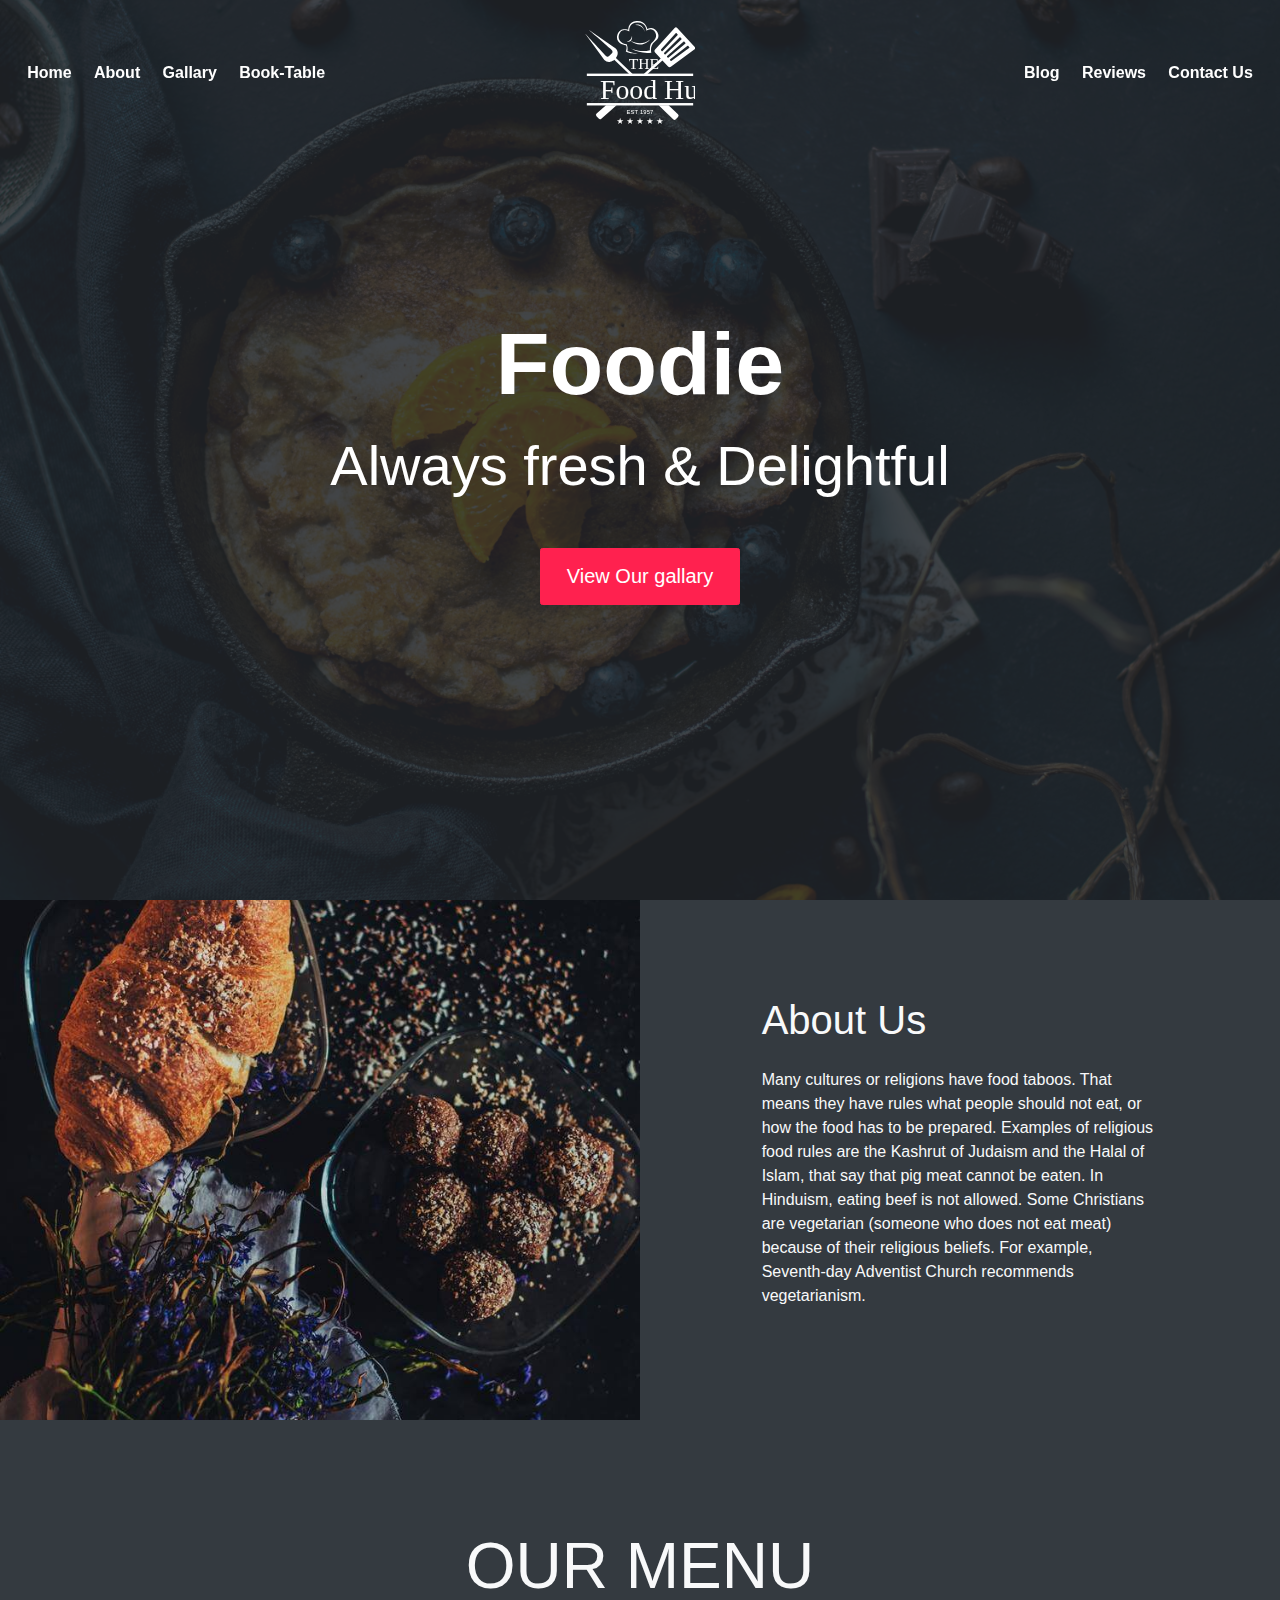
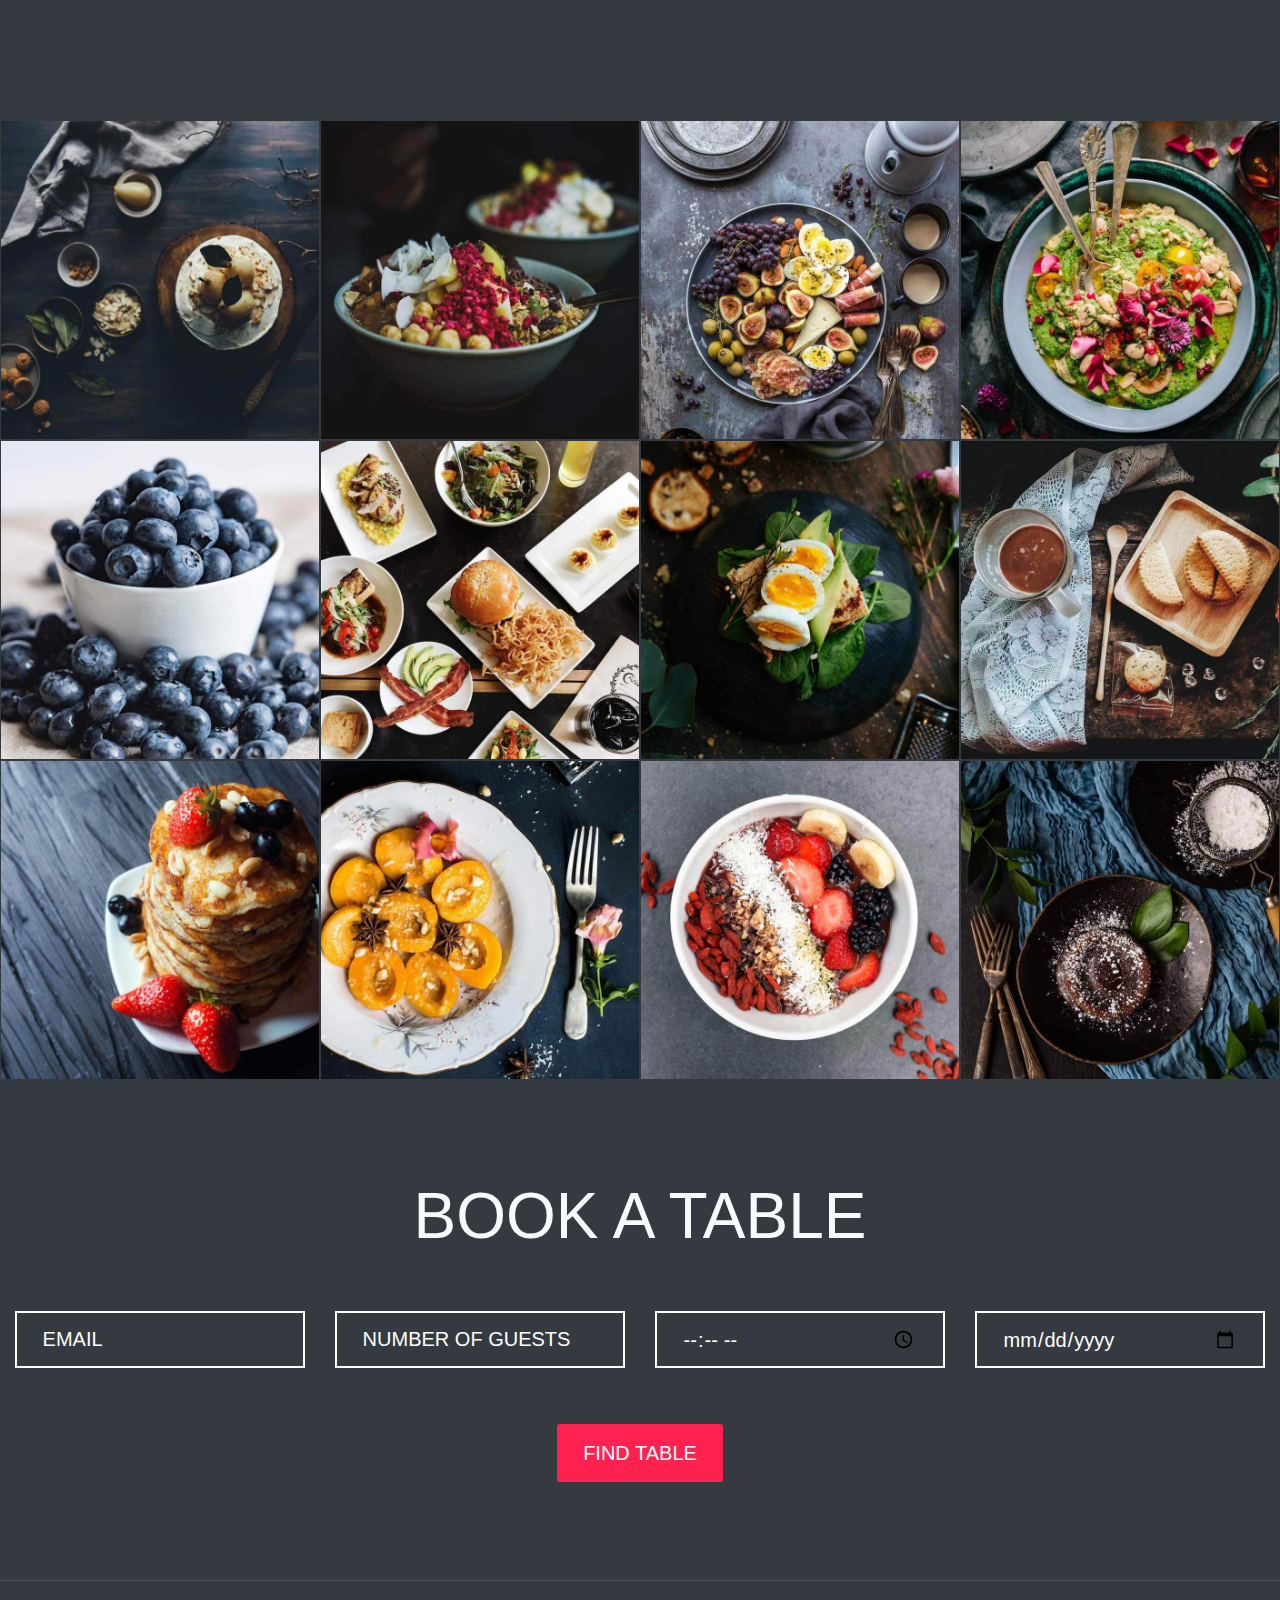
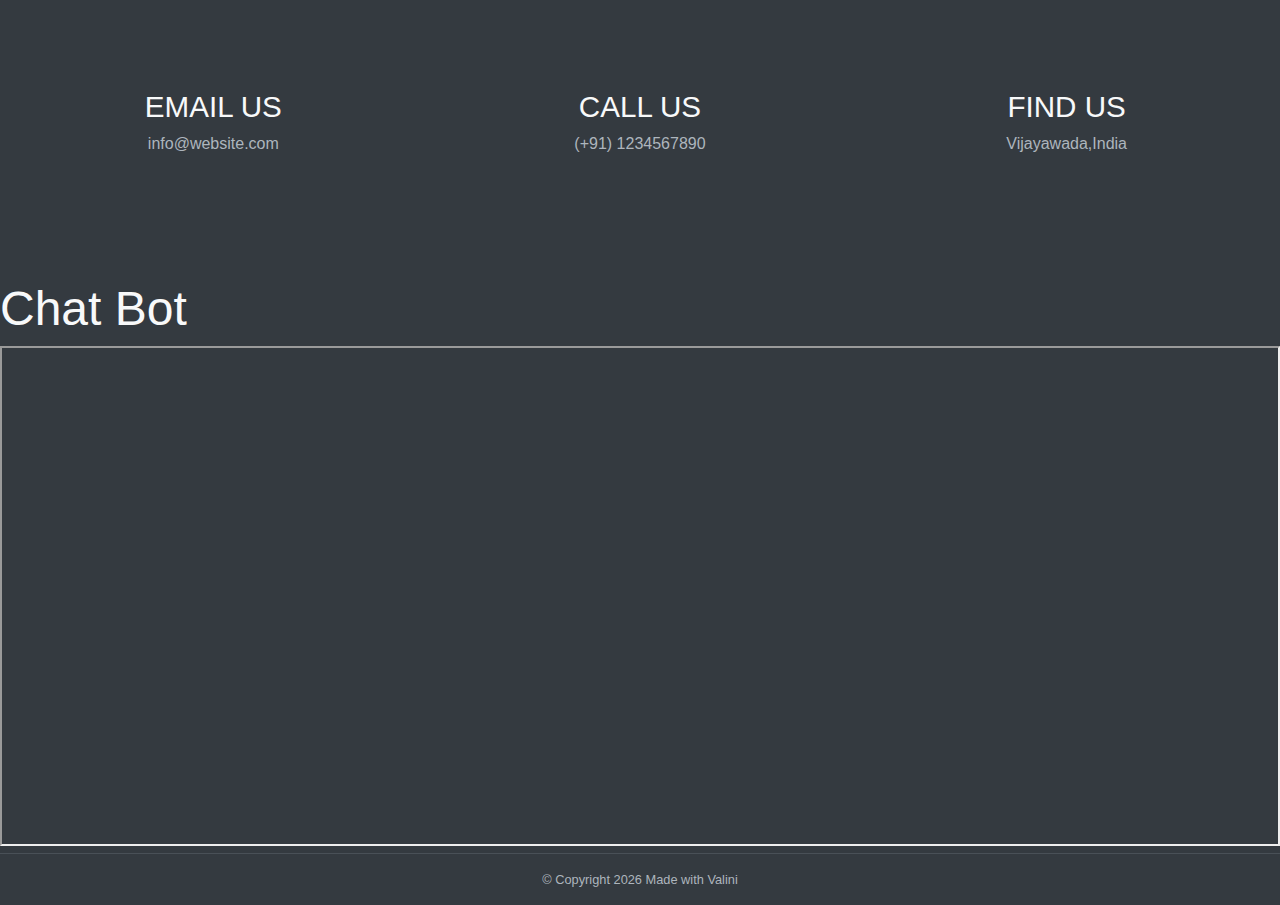
==== commit 1d999789: "Update index.html" ====
--- a/index.html
+++ b/index.html
@@ -38,7 +38,7 @@
             </ul>
             <a class="navbar-brand m-auto" href="#">
                 <img src="assets/imgs/logo.svg" class="brand-img" alt="">
-                <span class="brand-txt">Food Hut</span>
+                <span class="brand-txt">Foodie</span>
             </a>
             <ul class="navbar-nav">
                 <li class="nav-item">
@@ -57,7 +57,7 @@
     <!-- header -->
     <header id="home" class="header">
         <div class="overlay text-white text-center">
-            <h1 class="display-2 font-weight-bold my-3">Food Hut</h1>
+            <h1 class="display-2 font-weight-bold my-3">Foodie</h1>
             <h2 class="display-4 mb-5">Always fresh &amp; Delightful</h2>
             <a class="btn btn-lg btn-primary" href="#gallary">View Our gallary</a>
         </div>
